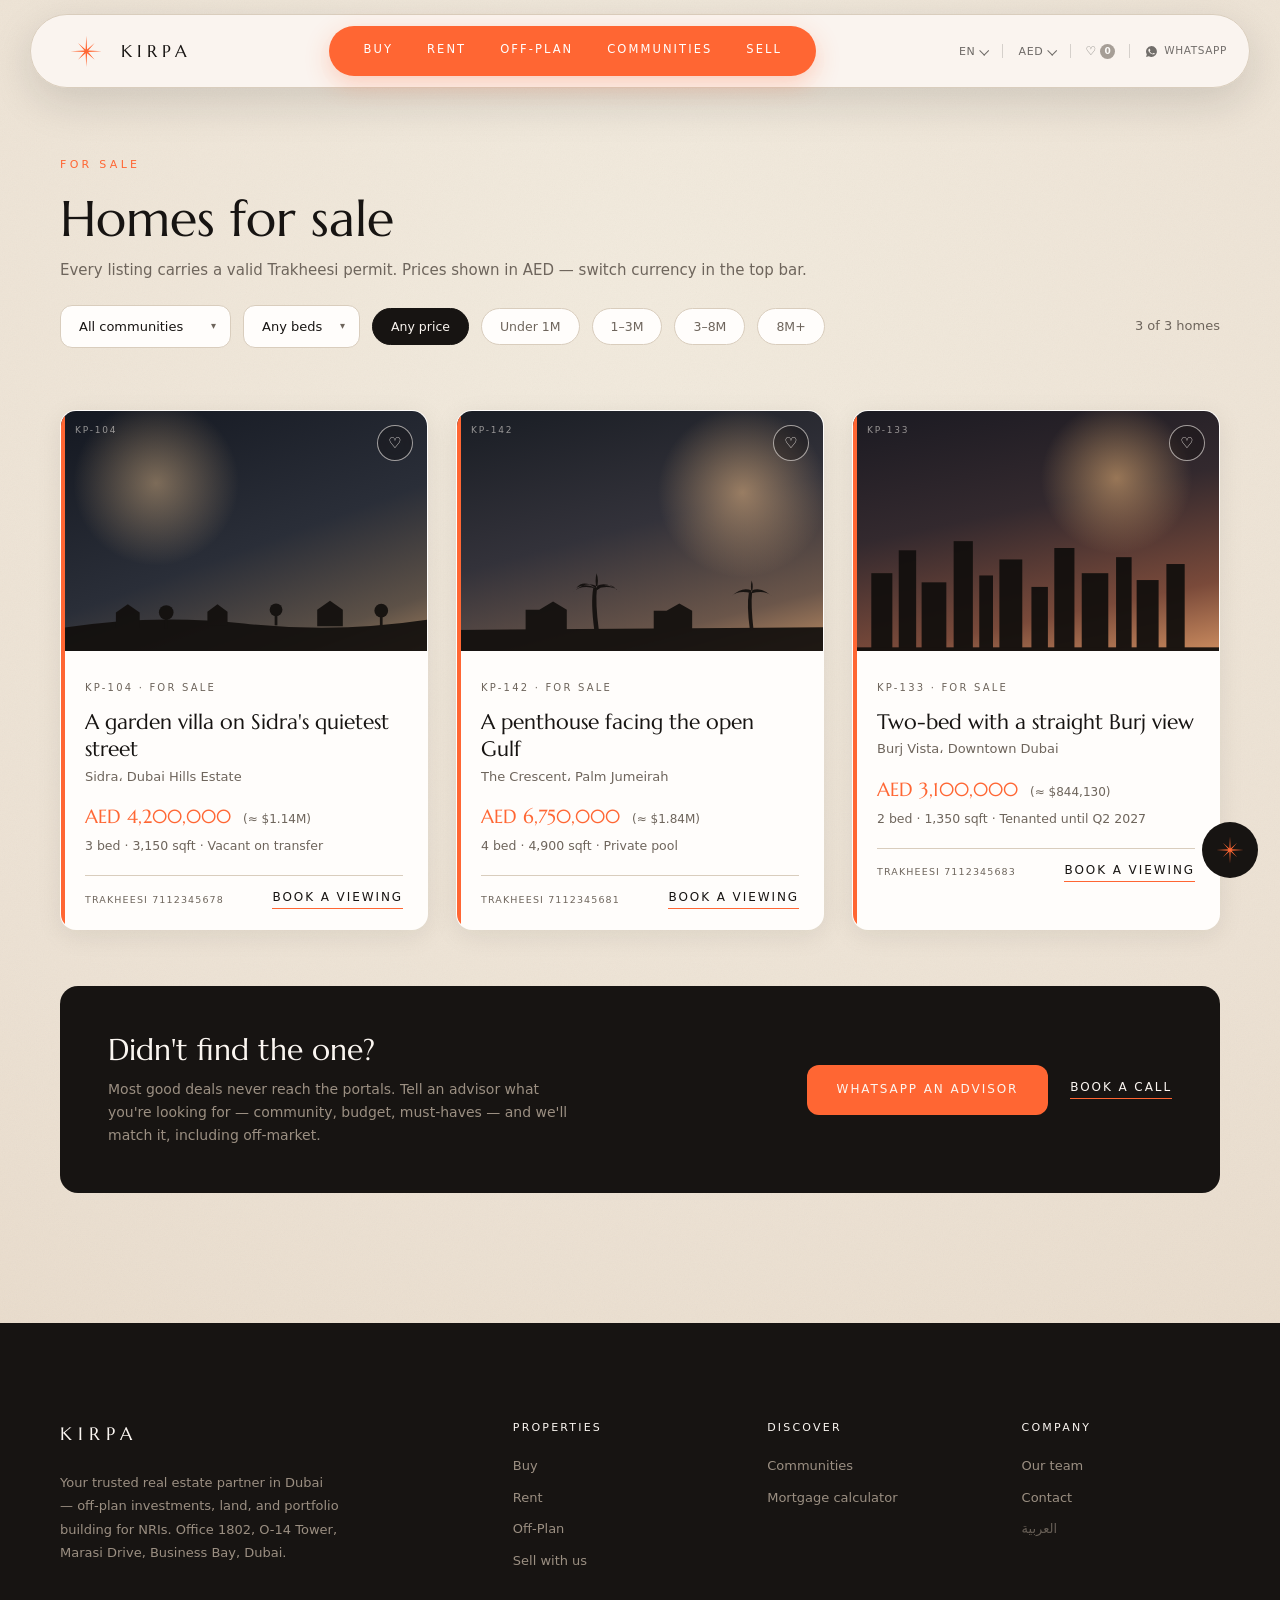
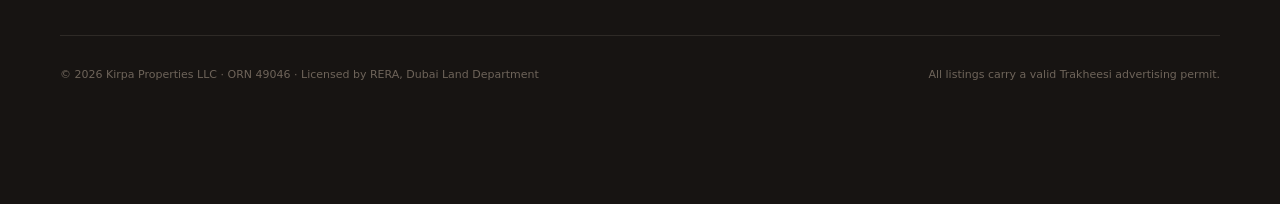
==== buy/index.html @ 528d74b2 "Punjabi" ====
<!DOCTYPE html>
<html lang="en">
<head>
<meta charset="UTF-8">
<meta name="viewport" content="width=device-width, initial-scale=1.0">
<title>Kirpa Properties — Homes for Sale in Dubai</title>
<meta name="description" content="RERA-registered homes for sale across Dubai's finest communities. Filter by community, budget and bedrooms — book a viewing on WhatsApp.">
<link rel="canonical" href="https://roshanalii.github.io/Kirpa/buy/">
<meta property="og:type" content="website">
<meta property="og:site_name" content="Kirpa Properties">
<meta property="og:title" content="Homes for Sale in Dubai — Kirpa Properties">
<meta property="og:description" content="Filter RERA-permitted homes for sale across Dubai by community, budget and bedrooms.">
<meta property="og:url" content="https://roshanalii.github.io/Kirpa/buy/">
<meta property="og:image" content="https://roshanalii.github.io/Kirpa/assets/og-cover.jpg">
<meta name="twitter:card" content="summary_large_image">
<link rel="preconnect" href="https://fonts.googleapis.com">
<link href="https://fonts.googleapis.com/css2?family=Marcellus&family=Inter:wght@400;500;600&family=Amiri&family=Noto+Kufi+Arabic:wght@400;500;600&display=swap" rel="stylesheet">
<link rel="stylesheet" href="../assets/kirpa.css?v=18">
</head>
<body>

<header id="hdr">
  <div class="nav">
    <a class="logo" href="../index.html"><span class="mark"><svg class="kirpa-star" viewBox="0 0 100 100" xmlns="http://www.w3.org/2000/svg" aria-hidden="true"><path d="M98 50L55.73 52.37L75.46 75.46L52.37 55.73L50 98L47.63 55.73L24.54 75.46L44.27 52.37L2 50L44.27 47.63L24.54 24.54L47.63 44.27L50 2L52.37 44.27L75.46 24.54L55.73 47.63Z" fill="currentColor"/></svg></span><span class="word"><b>KIRPA</b></span></a>
    <nav class="nav-links">
      <a href="./" data-i18n="nav.buy">Buy</a><a href="../rent/" data-i18n="nav.rent">Rent</a><a href="../off-plan/" data-i18n="nav.offplan">Off-Plan</a><a href="../communities/" data-i18n="nav.communities">Communities</a><a href="../sell/" data-i18n="nav.sell">Sell</a>
    </nav>
    <div class="nav-right">
      <div class="dd" id="langDD"><button class="dd-btn lang" id="langBtn"><span id="langLabel">EN</span><i class="car"></i></button><div class="dd-menu" id="langMenu"></div></div>
      <span class="div"></span>
      <div class="dd" id="curDD"><button class="dd-btn" id="curBtn"><span id="curLabel">AED</span><i class="car"></i></button><div class="dd-menu" id="curMenu"></div></div>
      <span class="div"></span>
      <button class="heart-btn" id="openDrawer">♡ <span class="cnt" id="favCount">0</span></button>
      <span class="div"></span>
      <a class="nav-cta" href="https://wa.me/971543673063" target="_blank" rel="noopener"><svg viewBox="0 0 24 24"><path d="M12 2a10 10 0 0 0-8.6 15.1L2 22l5-1.3A10 10 0 1 0 12 2zm5.4 14.1c-.2.6-1.3 1.2-1.8 1.2-.5.1-1 .2-3.4-.7-2.9-1.1-4.7-4-4.9-4.2-.1-.2-1.1-1.5-1.1-2.9s.7-2 1-2.3c.2-.3.5-.3.7-.3h.5c.2 0 .4 0 .6.5l.9 2.1c.1.2.1.4 0 .6l-.4.6-.5.5c-.2.2-.3.4-.1.7.2.3.9 1.5 2 2.4 1.4 1.2 2.5 1.6 2.9 1.7.3.2.5.1.7-.1l.9-1c.2-.3.4-.2.7-.1l2 1c.3.1.5.2.6.4 0 .1 0 .7-.3 1.3z"/></svg>WhatsApp</a>
    </div>
  </div>
</header>

<div class="page-head">
  <div class="wrap">
    <span class="eyebrow" data-i18n="idx.buy.eyebrow">For Sale</span>
    <h1 style="margin-top:14px" data-i18n="idx.buy.h">Homes for sale</h1>
    <div class="sub">Every listing carries a valid Trakheesi permit. Prices shown in <span id="curNote">AED</span> — switch currency in the top bar.</div>
    <div class="fbar">
      <span class="fsel"><select id="fCommunity"><option value="" data-i18n="f.allcommunities">All communities</option></select></span>
      <span class="fsel"><select id="fBeds"><option value="" data-i18n="f.anybeds">Any beds</option><option value="1">1</option><option value="2">2</option><option value="3">3</option><option value="4" data-i18n="sel.4plus">4+</option></select></span>
      <button class="fchip on" data-min="0" data-max="0" data-i18n="f.anyprice">Any price</button>
      <button class="fchip" data-min="0" data-max="1000000" data-i18n="chip.under1m">Under 1M</button>
      <button class="fchip" data-min="1000000" data-max="3000000" data-i18n="chip.1-3m">1–3M</button>
      <button class="fchip" data-min="3000000" data-max="8000000" data-i18n="chip.3-8m">3–8M</button>
      <button class="fchip" data-min="8000000" data-max="0" data-i18n="chip.8m">8M+</button>
      <span class="fcount" id="fCount"></span>
    </div>
  </div>
</div>

<div class="wrap idx-grid">
  <div class="res-grid" id="grid"></div>
  <div class="empty" id="empty" style="display:none">No homes match those filters yet — widen the search, or <a class="link" href="https://wa.me/971543673063?text=I'm%20looking%20for%20a%20home%20to%20buy%20in%20Dubai" target="_blank" rel="noopener">>tell an advisor what you need</a> and we'll find it off-market.</div>

  <div class="cta-band rv">
      <div><h3 data-i18n="cta.notfound">Didn't find the one?</h3><p data-i18n="cta.notfound.buyp">Most good deals never reach the portals. Tell an advisor what you're looking for — community, budget, must-haves — and we'll match it, including off-market.</p></div>
      <div class="acts">
        <a class="btn coral" href="https://wa.me/971543673063?text=I%27m%20looking%20to%20buy%20in%20Dubai.%20Here%27s%20what%20I%20need%3A%20" target="_blank" rel="noopener" data-i18n="cta.wa">WhatsApp an advisor</a>
        <button class="link" onclick="openSheet('call','','a call about buying in Dubai')" data-i18n="label.call">Book a call</button>
      </div>
    </div>
</div>

<footer>
  <div class="wrap">
    <div class="foot-top">
      <div>
        <div class="foot-logo">KIRPA</div>
        <p data-i18n="foot.about">Your trusted real estate partner in Dubai — off-plan investments, land, and portfolio building for NRIs. Office 1802, O-14 Tower, Marasi Drive, Business Bay, Dubai.</p>
      </div>
      <div><h4 data-i18n="foot.properties">Properties</h4><ul><li><a href="./" data-i18n="nav.buy">Buy</a></li><li><a href="../rent/" data-i18n="nav.rent">Rent</a></li><li><a href="../off-plan/" data-i18n="nav.offplan">Off-Plan</a></li><li><a href="../sell/" data-i18n="foot.sellwith">Sell with us</a></li></ul></div>
      <div><h4 data-i18n="foot.discover">Discover</h4><ul><li><a href="../communities/" data-i18n="nav.communities">Communities</a></li><li><a href="../tools/" data-i18n="foot.mortgage">Mortgage calculator</a></li></ul></div>
      <div><h4 data-i18n="foot.company">Company</h4><ul><li><a href="../index.html#advisors" data-i18n="foot.team">Our team</a></li><li><a href="https://wa.me/971543673063" target="_blank" rel="noopener" data-i18n="foot.contact">Contact</a></li><li><span style="opacity:.6" data-i18n="foot.lang">العربية</span></li></ul></div>
    </div>
    <div class="foot-bottom">
      <span data-i18n="foot.copyright">© 2026 Kirpa Properties LLC · ORN 49046 · Licensed by RERA, Dubai Land Department</span>
      <span data-i18n="foot.compliance">All listings carry a valid Trakheesi advertising permit.</span>
    </div>
  </div>
</footer>

<div class="mbar">
  <div class="row">
    <a href="../index.html" style="text-decoration:none" data-i18n="m.home">Home</a>
    <a class="wa" href="https://wa.me/971543673063" target="_blank" rel="noopener">WhatsApp</a>
    <button id="mbarFav" data-i18n-append="m.shortlist">♡ Shortlist</button>
  </div>
</div>

<script>window.BASE='../';window.HEADER_SOLID=true;window.PAGE_STATUS='sale';</script>
<script src="../assets/i18n.js?v=14"></script>
<script src="../assets/listings.js?v=14"></script>
<script src="../assets/kirpa.js?v=19"></script>
<script>
const pool=LISTINGS.filter(l=>l.status===window.PAGE_STATUS);
/* populate community filter from data */
[...new Set(pool.map(l=>l.community))].sort().forEach(c=>{
  const o=document.createElement('option');o.value=c;o.textContent=c;$('#fCommunity').appendChild(o);
});
let f={community:'',beds:'',min:0,max:0};
/* preset from URL (?community=&beds=&min=&max=) */
const _p=new URLSearchParams(location.search);
if(_p.get('community')){f.community=_p.get('community');$('#fCommunity').value=f.community;}
if(_p.get('beds')){f.beds=_p.get('beds');$('#fBeds').value=f.beds;}
if(_p.get('min')||_p.get('max')){
  f.min=+(_p.get('min')||0);f.max=+(_p.get('max')||0);
  document.querySelectorAll('.fchip').forEach(c=>c.classList.toggle('on',+c.dataset.min===f.min&&+c.dataset.max===f.max));
}
function apply(){
  const out=pool.filter(l=>
    (!f.community||l.community===f.community)&&
    (!f.beds||(f.beds==='4'?l.beds>=4:l.beds===+f.beds))&&
    (!f.min||l.aed>=f.min)&&(!f.max||l.aed<f.max)
  );
  $('#grid').innerHTML=out.map(cardHTML).join('');
  bindCards($('#grid'));
  $('#empty').style.display=out.length?'none':'block';
  $('#fCount').textContent=out.length+' of '+pool.length+' homes';
  $('#curNote').textContent=cur;
}
$('#fCommunity').onchange=e=>{f.community=e.target.value;apply()};
$('#fBeds').onchange=e=>{f.beds=e.target.value;apply()};
document.querySelectorAll('.fchip').forEach(c=>c.onclick=()=>{
  document.querySelectorAll('.fchip').forEach(x=>x.classList.remove('on'));
  c.classList.add('on');f.min=+c.dataset.min;f.max=+c.dataset.max;apply();
});
window.onFavsChanged=apply;window.onCurrencyChanged=apply;
apply();
</script>
</body>
</html>
---- assets/kirpa.css ----
:root{
    --cream:#FBF6F1; --ink:#171412; --coral:#FF6633; --sand:#D9CDBD;
    --stone:#6E655C; --paper:#FFFDFB;
    --display:'Marcellus',serif; --body:'Poppins',system-ui,sans-serif;
  }
  /* Hindi: Devanagari-capable stack; Latin glyphs fall back to brand fonts.
     Marcellus has no Devanagari, so Hindi headings use Noto Sans Devanagari. */
  html[lang="hi"]{
    --display:'Noto Sans Devanagari','Marcellus',serif;
    --body:'Noto Sans Devanagari','Poppins',system-ui,sans-serif;
  }
  /* Punjabi (Gurmukhi): Marcellus/Poppins have no Gurmukhi glyphs,
     so headings and body fall back to Noto Sans Gurmukhi. */
  html[lang="pa"]{
    --display:'Noto Sans Gurmukhi','Marcellus',serif;
    --body:'Noto Sans Gurmukhi','Poppins',system-ui,sans-serif;
  }
  *{margin:0;padding:0;box-sizing:border-box}
  html{scroll-behavior:smooth}
  body{background:url("data:image/svg+xml,%3Csvg xmlns='http://www.w3.org/2000/svg' width='150' height='150'%3E%3Cfilter id='g'%3E%3CfeTurbulence type='fractalNoise' baseFrequency='0.85' numOctaves='2' stitchTiles='stitch'/%3E%3CfeColorMatrix type='saturate' values='0'/%3E%3C/filter%3E%3Crect width='100%25' height='100%25' filter='url(%23g)' opacity='0.055'/%3E%3C/svg%3E") 0 0/150px 150px repeat,radial-gradient(135% 95% at 50% 16%,#F2EADD 0%,#ECE1D3 52%,#E3D4C1 100%) center no-repeat;background-color:#ECE1D3;color:var(--ink);font-family:var(--body);font-size:16px;line-height:1.65;-webkit-font-smoothing:antialiased}
  .wrap{max-width:1240px;margin:0 auto;padding:0 40px}
  a{color:inherit;text-decoration:none}
  button{font-family:var(--body);cursor:pointer}
  .eyebrow{font-size:11px;letter-spacing:.3em;text-transform:uppercase;color:var(--coral);font-weight:500}
  .photo{position:relative;overflow:hidden;background-size:cover;background-position:center}
  .photo.img{background-blend-mode:normal}
  .sky-a{background:url("data:image/svg+xml,%3Csvg xmlns='http://www.w3.org/2000/svg' viewBox='0 0 800 260' preserveAspectRatio='xMidYMax slice'%3E%3Cg fill='%23120f0d' opacity='.94'%3E%3Crect x='40' y='90' width='46' height='170'/%3E%3Crect x='100' y='40' width='38' height='220'/%3E%3Crect x='150' y='110' width='54' height='150'/%3E%3Crect x='220' y='20' width='42' height='240'/%3E%3Crect x='276' y='95' width='30' height='165'/%3E%3Crect x='320' y='60' width='50' height='200'/%3E%3Crect x='390' y='120' width='36' height='140'/%3E%3Crect x='440' y='35' width='44' height='225'/%3E%3Crect x='500' y='90' width='58' height='170'/%3E%3Crect x='575' y='55' width='34' height='205'/%3E%3Crect x='620' y='105' width='48' height='155'/%3E%3Crect x='685' y='70' width='40' height='190'/%3E%3Crect x='0' y='252' width='800' height='8'/%3E%3C/g%3E%3C/svg%3E") center bottom/100% auto no-repeat,radial-gradient(circle at 72% 28%,rgba(255,196,128,.5) 0%,rgba(255,196,128,0) 24%),linear-gradient(168deg,#1B1A22 0%,#33292E 42%,#7A4A3A 78%,#C98A5E 100%)}
  .sky-b{background:url("data:image/svg+xml,%3Csvg xmlns='http://www.w3.org/2000/svg' viewBox='0 0 800 260' preserveAspectRatio='xMidYMax slice'%3E%3Cg fill='%23120f0d' opacity='.92'%3E%3Cpath d='M0 210 Q200 178 400 200 T800 192 L800 260 L0 260 Z'/%3E%3Cpath d='M120 210 l0 -34 26 -18 26 18 0 34 Z'/%3E%3Cpath d='M320 204 l0 -30 22 -16 22 16 0 30 Z'/%3E%3Cpath d='M560 206 l0 -36 28 -20 28 20 0 36 Z'/%3E%3Ccircle cx='230' cy='176' r='16'/%3E%3Crect x='227' y='188' width='6' height='22'/%3E%3Ccircle cx='470' cy='170' r='14'/%3E%3Crect x='467' y='180' width='6' height='24'/%3E%3Ccircle cx='700' cy='172' r='15'/%3E%3Crect x='697' y='184' width='6' height='22'/%3E%3C/g%3E%3C/svg%3E") center bottom/100% auto no-repeat,radial-gradient(circle at 26% 30%,rgba(255,208,150,.42) 0%,rgba(255,208,150,0) 26%),linear-gradient(160deg,#141821 0%,#2A2E38 55%,#5D5147 85%,#9C7B5C 100%)}
  .sky-c{background:url("data:image/svg+xml,%3Csvg xmlns='http://www.w3.org/2000/svg' viewBox='0 0 800 260' preserveAspectRatio='xMidYMax slice'%3E%3Cg fill='%23120f0d' opacity='.94'%3E%3Cpath d='M400 6 L406 54 L414 54 L420 112 L430 112 L438 190 L454 190 L454 260 L346 260 L346 190 L362 190 L370 112 L380 112 L386 54 L394 54 Z'/%3E%3Crect x='170' y='120' width='60' height='140'/%3E%3Crect x='250' y='90' width='44' height='170'/%3E%3Crect x='500' y='105' width='52' height='155'/%3E%3Crect x='570' y='75' width='40' height='185'/%3E%3Crect x='640' y='130' width='56' height='130'/%3E%3Crect x='90' y='160' width='48' height='100'/%3E%3Crect x='0' y='252' width='800' height='8'/%3E%3C/g%3E%3C/svg%3E") center bottom/100% auto no-repeat,radial-gradient(circle at 60% 22%,rgba(255,190,120,.48) 0%,rgba(255,190,120,0) 22%),linear-gradient(172deg,#201C1A 0%,#3A2E2A 50%,#8A5A44 88%,#D69B6A 100%)}
  .sky-d{background:url("data:image/svg+xml,%3Csvg xmlns='http://www.w3.org/2000/svg' viewBox='0 0 800 260' preserveAspectRatio='xMidYMax slice'%3E%3Cg fill='%23120f0d' opacity='.92'%3E%3Cpath d='M0 214 L800 208 L800 260 L0 260 Z'/%3E%3Cpath d='M150 214 l0 -44 90 0 0 44 Z M180 170 l30 -18 30 18 Z'/%3E%3Cpath d='M430 212 l0 -40 84 0 0 40 Z M458 172 l28 -16 28 16 Z'/%3E%3Cpath d='M300 214 q-8 -60 -2 -92 l8 0 q-4 32 4 92 Z'/%3E%3Cpath d='M305 124 q-34 -10 -52 8 q28 -26 52 -14 q24 -12 52 14 q-18 -18 -52 -8 q6 -18 0 -34 q-4 16 0 34 q-28 -22 -44 -2 q20 -12 44 2 q24 -14 44 2 q-16 -20 -44 2 Z'/%3E%3Cpath d='M640 212 q-7 -52 -2 -80 l7 0 q-3 28 3 80 Z'/%3E%3Cpath d='M644 134 q-28 -8 -44 6 q24 -22 44 -12 q20 -10 44 12 q-16 -14 -44 -6 q5 -15 0 -28 q-3 13 0 28 Z'/%3E%3C/g%3E%3C/svg%3E") center bottom/100% auto no-repeat,radial-gradient(circle at 78% 34%,rgba(255,200,140,.5) 0%,rgba(255,200,140,0) 26%),linear-gradient(165deg,#191D24 0%,#33323A 48%,#6B564A 82%,#B98A62 100%)}
  .rv{opacity:0;transform:translateY(24px);transition:opacity .8s cubic-bezier(.2,.6,.2,1),transform .8s cubic-bezier(.2,.6,.2,1)}
  .rv.in{opacity:1;transform:none}
  @media(prefers-reduced-motion:reduce){.rv{opacity:1;transform:none;transition:none}}

  /* Header */
  header{position:fixed;top:14px;left:0;right:0;z-index:40;padding:0 20px;pointer-events:none}
  .nav{pointer-events:auto;display:flex;align-items:center;justify-content:space-between;height:74px;max-width:1220px;margin:0 auto;padding:0 16px 0 36px;color:var(--cream);background:rgba(23,20,18,.38);backdrop-filter:blur(16px);-webkit-backdrop-filter:blur(16px);border:1px solid rgba(251,246,241,.16);border-radius:999px;transition:background .3s,color .3s,border-color .3s,box-shadow .3s}
  header.tint .nav{background:rgba(23,20,18,.62);border-color:rgba(251,246,241,.2)}
  header.solid .nav{background:rgba(251,246,241,.92);color:var(--ink);border-color:var(--sand);box-shadow:0 14px 44px rgba(23,20,18,.14)}
  .logo{display:flex;align-items:center;gap:16px}
  .logo .mark{width:38px;height:38px;color:var(--coral);display:flex;align-items:center;justify-content:center;flex:0 0 auto;transition:transform .25s}
  .logo .mark svg{width:33px;height:33px;display:block}
  .logo .mark i{font-style:normal;font-family:var(--display);font-size:16px;line-height:1}
  .logo:hover .mark{transform:scale(1.06)}
  .logo .word{display:flex;flex-direction:column;line-height:1}
  .logo .word b{font-family:var(--display);font-weight:400;font-size:17px;letter-spacing:.3em}
  .logo .word small{font-family:var(--body);font-size:8px;letter-spacing:.42em;text-transform:uppercase;opacity:.6;margin-top:5px}
  .nav-links{display:flex;gap:34px;font-size:11.5px;letter-spacing:.18em;text-transform:uppercase;font-weight:500;background:var(--coral);color:#fff;border:none;border-radius:999px;padding:14px 34px;box-shadow:0 8px 24px rgba(255,102,51,.28)}
  .nav-links a{position:relative;padding-bottom:4px}
  .nav-links a::after{content:'';position:absolute;left:0;right:0;bottom:-2px;height:2px;border-radius:2px;background:#fff;transform:scaleX(0);transform-origin:center;transition:transform .28s cubic-bezier(.2,.6,.2,1)}
  .nav-links a:hover::after{transform:scaleX(1)}
  .nav-right{display:flex;align-items:center}
  .nav-right .div{width:1px;height:14px;background:currentColor;opacity:.16;margin:0 9px}
  .switch{background:none;border:none;color:inherit;font-size:11px;letter-spacing:.03em;font-weight:500;opacity:.6;border-radius:999px;padding:10px 5px;transition:all .2s}
  .switch:hover{opacity:1;color:var(--coral)}
  .heart-btn{background:none;border:none;color:inherit;font-size:12px;font-weight:500;display:flex;align-items:center;gap:4px;opacity:.6;border-radius:999px;padding:10px 5px;transition:opacity .2s}
  .heart-btn:hover{opacity:1}
  .heart-btn .cnt{background:var(--stone);color:#fff;font-size:9px;font-weight:600;min-width:15px;height:15px;border-radius:8px;display:inline-flex;align-items:center;justify-content:center;padding:0 4px}
  .nav-cta{font-size:10.5px;letter-spacing:.06em;text-transform:uppercase;font-weight:500;color:inherit;background:none;border:none;border-radius:999px;padding:10px 6px;transition:all .2s;display:inline-flex;align-items:center;gap:6px;opacity:.6}
  .nav-cta svg{width:13px;height:13px;fill:currentColor}
  .nav-cta:hover{opacity:1;color:var(--coral)}

  /* Hero */
  .hero{position:relative;min-height:100vh;display:flex;align-items:flex-end;color:var(--cream)}
  .hero .photo{position:absolute;inset:0}
  .hero .photo::after{content:'';position:absolute;inset:0;background:linear-gradient(to top,rgba(15,13,12,.75) 0%,rgba(15,13,12,.28) 45%,rgba(15,13,12,.38) 100%)}
  .hero-inner{position:relative;width:100%;max-width:1240px;margin:0 auto;padding:0 40px 88px;text-align:center}
  .hero h1{font-family:var(--display);font-size:clamp(42px,6vw,86px);line-height:1.06;font-weight:400;max-width:16ch;margin-left:auto;margin-right:auto}
  .hero .eyebrow{color:rgba(251,246,241,.6);display:block;margin-bottom:26px}
  /* structured search bar — always visible */
  .searchbox{margin:48px auto 0;max-width:860px}
  .barwrap{position:relative}
  .sbar{display:flex;background:var(--paper);border:1px solid var(--sand);align-items:stretch;box-shadow:0 26px 60px -30px rgba(15,13,12,.6);transition:border-color .2s,box-shadow .2s}
  .sbar:focus-within{border-color:var(--coral);box-shadow:0 26px 60px -26px rgba(255,102,51,.5)}
  .sbar .sel{position:relative;border-right:1px solid var(--sand);display:flex;align-items:center}
  .sbar .sel::after{content:'▾';position:absolute;right:13px;top:50%;transform:translateY(-50%);font-size:10px;color:var(--stone);pointer-events:none}
  .sbar select{appearance:none;-webkit-appearance:none;background:none;border:none;outline:none;font-family:var(--body);font-size:13px;font-weight:600;color:var(--ink);padding:0 32px 0 20px;height:100%;cursor:pointer}
  .sbar input{flex:1;background:none;border:none;outline:none;color:var(--ink);font-family:var(--body);font-size:15px;padding:19px 20px;min-width:0;border-right:1px solid var(--sand)}
  .sbar input::placeholder{color:var(--stone)}
  .sbar .go{background:var(--coral);color:#fff;border:none;font-size:12px;letter-spacing:.18em;text-transform:uppercase;font-weight:600;padding:0 34px;transition:background .2s}
  .sbar .go:hover{background:var(--ink)}
  .panel{display:none;position:absolute;top:calc(100% + 8px);left:0;right:0;background:var(--paper);color:var(--ink);border:1px solid var(--sand);box-shadow:0 24px 60px rgba(15,13,12,.28);z-index:30}
  .searchbox.open .panel{display:block}
  .chips{display:flex;gap:10px;flex-wrap:wrap;align-items:center;margin-top:16px}
  .hero .chips{justify-content:center}
  .chips .lbl{font-size:12px;color:rgba(251,246,241,.65)}
  .chip{border:1px solid rgba(251,246,241,.45);border-radius:999px;background:rgba(251,246,241,.05);padding:8px 18px;font-size:12.5px;color:rgba(251,246,241,.9);cursor:pointer;transition:all .2s}
  .chip.on,.chip:hover{border-color:var(--coral);color:#fff;background:rgba(255,102,51,.22)}
  .sug{list-style:none}
  .sug li{display:flex;justify-content:space-between;padding:13px 22px;font-size:14px;cursor:pointer}
  .sug li:hover{background:var(--cream)}
  .sug li span{color:var(--stone);font-size:12px}
  .hero-foot{position:relative;margin-top:26px;display:flex;justify-content:center;flex-wrap:wrap;gap:10px 28px;font-size:11px;letter-spacing:.18em;text-transform:uppercase;color:rgba(251,246,241,.6)}
  .hero-foot a{border-bottom:1px solid var(--coral);padding-bottom:2px;color:rgba(251,246,241,.85)}

  /* Sections */
  section{padding:130px 0}
  .sec-head{display:flex;justify-content:space-between;align-items:flex-end;gap:24px;flex-wrap:wrap;margin-bottom:56px}
  .sec-head h2{font-family:var(--display);font-size:clamp(28px,3.2vw,42px);font-weight:400;line-height:1.18;margin-top:16px;max-width:560px}
  .link{font-size:12px;letter-spacing:.16em;text-transform:uppercase;font-weight:500;border-bottom:1px solid var(--coral);padding-bottom:4px;white-space:nowrap}
  .link:hover{color:var(--coral)}

  /* Explore */
  .tabs{display:flex;gap:10px;margin-top:22px}
  .tab{border:1px solid var(--sand);border-radius:999px;background:none;padding:9px 22px;font-size:12px;letter-spacing:.1em;text-transform:uppercase;font-weight:500;color:var(--stone)}
  .tab.on{background:var(--coral);color:#fff;border-color:var(--coral);box-shadow:0 6px 18px rgba(255,102,51,.26)}
  .explore-grid{display:grid;grid-template-columns:repeat(4,1fr);gap:2px;margin-top:40px}
  .tile{position:relative;height:400px;color:var(--cream);display:flex;align-items:flex-end;overflow:hidden;cursor:pointer}
  .tile .photo{position:absolute;inset:0;transition:transform .7s cubic-bezier(.2,.6,.2,1)}
  .tile:hover .photo{transform:scale(1.045)}
  .tile::after{content:'';position:absolute;inset:0;background:linear-gradient(to top,rgba(15,13,12,.66),rgba(15,13,12,0) 55%)}
  .tile-name{position:relative;z-index:2;padding:24px;width:100%}
  .tile-name b{font-family:var(--display);font-weight:400;font-size:20px;display:block}
  .tile-name span{font-size:11px;letter-spacing:.16em;text-transform:uppercase;color:rgba(251,246,241,.72);display:block;margin-top:5px}

  /* Residences */
  .res-grid{display:grid;grid-template-columns:repeat(3,1fr);gap:28px}
  .res{background:var(--paper);border:1px solid transparent;position:relative;box-shadow:0 6px 26px rgba(23,20,18,.08);transition:transform .25s,box-shadow .25s}
  .res:hover{transform:translateY(-6px);box-shadow:0 24px 50px -12px rgba(216,90,48,.22)}
  .res::before{content:'';position:absolute;left:0;top:0;bottom:0;width:4px;background:var(--coral);z-index:2}
  .res .photo{height:240px}
  .res .credit{position:absolute;left:14px;top:12px;font-size:9px;letter-spacing:.2em;text-transform:uppercase;color:rgba(251,246,241,.55)}
  .fav{position:absolute;top:14px;right:14px;z-index:3;width:36px;height:36px;border-radius:50%;border:1px solid rgba(251,246,241,.6);background:rgba(15,13,12,.3);backdrop-filter:blur(4px);color:var(--cream);font-size:15px;display:flex;align-items:center;justify-content:center;transition:all .2s}
  .fav:hover{background:rgba(15,13,12,.55)}
  .fav.on{background:var(--coral);border-color:var(--coral)}
  .res-pad{padding:22px 24px 20px}
  .res .ref{font-size:10px;letter-spacing:.22em;text-transform:uppercase;color:var(--stone)}
  .res h3{font-family:var(--display);font-size:21px;font-weight:400;line-height:1.3;margin:10px 0 2px}
  .res .place{font-size:13px;color:var(--stone)}
  .res .price{font-family:var(--display);font-size:19px;margin-top:14px;color:var(--coral)}
  .res .fx{font-family:var(--body);font-size:12px;color:var(--stone);margin-left:6px}
  .res .specs{font-size:12.5px;color:var(--stone);margin-top:4px}
  .res .foot{display:flex;justify-content:space-between;align-items:center;margin-top:18px;padding-top:14px;border-top:1px solid var(--sand)}
  .permit{font-size:9.5px;letter-spacing:.12em;text-transform:uppercase;color:var(--stone)}

  /* Off-plan */
  .offplan{background:var(--paper);border:1px solid var(--sand);display:grid;grid-template-columns:1.1fr 1fr}
  .offplan .photo{min-height:420px}
  .op-pad{padding:52px 56px}
  .op-pad h3{font-family:var(--display);font-size:30px;font-weight:400;line-height:1.2;margin-top:14px}
  .op-table{width:100%;border-collapse:collapse;margin-top:28px;font-size:14px}
  .op-table td{border-top:1px solid var(--sand);padding:13px 0;color:var(--stone)}
  .op-table td:last-child{text-align:right;color:var(--ink);font-weight:500}
  .op-table .meth{font-size:11px;color:var(--stone);font-weight:400;border-bottom:1px solid var(--sand);cursor:help}
  .btn{display:inline-block;background:var(--ink);color:var(--cream);border:none;font-size:12px;letter-spacing:.16em;text-transform:uppercase;font-weight:500;padding:15px 30px;transition:background .2s}
  .btn:hover{background:var(--coral)}
  .btn.coral{background:var(--coral)}
  .btn.coral:hover{background:var(--ink)}

  /* Sell */
  .sell{background:radial-gradient(120% 150% at 72% 0%,#3a2a22 0%,var(--ink) 55%);color:var(--cream);text-align:center;padding:140px 0}
  .sell h2{font-family:var(--display);font-size:clamp(30px,4.2vw,54px);font-weight:400;line-height:1.14;max-width:19ch;margin:20px auto 0}
  .sell p{color:#9B8F82;max-width:460px;margin:24px auto 0;font-size:15px}
  .sell .btn{margin-top:44px;background:var(--coral);color:#fff;box-shadow:0 12px 34px rgba(255,102,51,.4)}
  .sell .btn:hover{background:#EA5A2A}
  .sell .fine{display:block;font-size:12px;color:#6E645A;margin-top:18px}
  .sell .fine a{border-bottom:1px solid #6E645A}

  /* Proof */
  .advisors{display:flex;gap:44px;flex-wrap:wrap;margin-top:8px}
  .adv{display:flex;gap:16px;align-items:center}
  .adv .face{width:64px;height:64px;border-radius:50%;flex:0 0 auto}
  .adv b{font-size:15px;font-weight:600;display:block}
  .adv span{font-size:12.5px;color:var(--stone)}
  .proof-row{display:flex;gap:16px;flex-wrap:wrap;margin-top:44px}
  .proof{border:1px solid var(--sand);background:var(--paper);padding:18px 24px;font-size:14px}
  .proof b{font-family:var(--display);font-weight:400;font-size:18px;color:var(--coral)}
  .proof .sub{font-size:11.5px;color:var(--stone);display:block;margin-top:3px}

  /* Journal strip */
  .journal-strip{display:grid;grid-template-columns:1fr 1fr 1fr auto;gap:20px;align-items:start}
  .journal-strip>.link{align-self:start;margin-top:18px}
  .j{border-top:1px solid var(--ink);padding-top:16px}
  .j b{font-family:var(--display);font-weight:400;font-size:17px;line-height:1.3;display:block;margin-top:8px}

  /* Footer */
  footer{background:var(--ink);color:#9B8F82;padding:96px 0 120px}
  .foot-top{display:grid;grid-template-columns:2fr 1fr 1fr 1fr;gap:56px;padding-bottom:64px;border-bottom:1px solid #2E2A26}
  .foot-logo{font-family:var(--display);font-size:18px;letter-spacing:.34em;color:var(--cream);margin-bottom:22px}
  .foot-top p{font-size:13px;max-width:280px;line-height:1.8}
  .foot-top h4{font-size:11px;letter-spacing:.2em;text-transform:uppercase;color:var(--cream);font-weight:500;margin-bottom:18px}
  .foot-top ul{list-style:none;font-size:13px;display:flex;flex-direction:column;gap:10px}
  .foot-top ul a:hover{color:var(--cream)}
  .foot-bottom{padding-top:30px;display:flex;justify-content:space-between;gap:24px;flex-wrap:wrap;font-size:11px;color:#6E645A}

  /* Shortlist drawer */
  .drawer{position:fixed;right:0;top:0;bottom:0;width:min(400px,100vw);background:var(--paper);border-left:1px solid var(--sand);z-index:60;transform:translateX(100%);transition:transform .35s cubic-bezier(.2,.6,.2,1);display:flex;flex-direction:column}
  .drawer.open{transform:none}
  .drawer-head{display:flex;justify-content:space-between;align-items:center;padding:26px 28px;border-bottom:1px solid var(--sand)}
  .drawer-head b{font-family:var(--display);font-size:20px;font-weight:400}
  .drawer-head button{background:none;border:none;font-size:20px;color:var(--stone)}
  .drawer-list{flex:1;overflow:auto;padding:12px 28px}
  .d-item{display:flex;justify-content:space-between;align-items:center;gap:12px;padding:16px 0;border-bottom:1px solid var(--sand)}
  .d-item b{font-size:14px;font-weight:600;display:block}
  .d-item span{font-size:12px;color:var(--stone)}
  .d-item button{background:none;border:none;color:var(--stone);font-size:16px}
  .d-item button:hover{color:var(--coral)}
  .drawer-empty{padding:40px 28px;color:var(--stone);font-size:14px}
  .drawer-cta{padding:24px 28px;border-top:1px solid var(--sand)}
  .drawer-cta .btn{width:100%;text-align:center}
  .drawer-cta .note{font-size:11.5px;color:var(--stone);margin-top:12px}
  .scrim{position:fixed;inset:0;background:rgba(15,13,12,.35);z-index:55;opacity:0;pointer-events:none;transition:opacity .3s}
  .scrim.on{opacity:1;pointer-events:auto}

  /* Booking sheet */
  .sheet{position:fixed;inset:0;z-index:70;display:none;align-items:center;justify-content:center;background:rgba(15,13,12,.5);padding:20px}
  .sheet.open{display:flex}
  .sheet-box{background:var(--paper);width:min(480px,100%);padding:32px 34px 30px;border:1px solid var(--sand)}
  .sheet-head{display:flex;justify-content:space-between;align-items:center}
  .sheet-head b{font-family:var(--display);font-size:22px;font-weight:400}
  .sheet-head button{background:none;border:none;font-size:18px;color:var(--stone)}
  .sheet-sub{font-size:13px;color:var(--stone);margin-top:6px;min-height:1em}
  .sheet-lbl{font-size:11px;letter-spacing:.2em;text-transform:uppercase;color:var(--stone);margin-top:26px}
  .sheet-chips{display:flex;gap:8px;flex-wrap:wrap;margin-top:10px}
  .schip{border:1px solid var(--sand);border-radius:999px;background:none;padding:8px 16px;font-size:12.5px;color:var(--stone);transition:all .15s}
  .schip.on{background:var(--ink);border-color:var(--ink);color:var(--cream)}
  .sheet .btn{display:block;text-align:center;margin-top:30px}
  .sheet-note{font-size:11.5px;color:var(--stone);margin-top:12px}
  button.link{background:none;border:none;border-bottom:1px solid var(--coral);padding:0 0 4px;color:inherit}
  @media(max-width:600px){.sheet{align-items:flex-end;padding:0}.sheet-box{width:100%}}

  /* Mobile bar */
  .mbar{display:none;position:fixed;left:0;right:0;bottom:0;z-index:50;background:var(--paper);border-top:1px solid var(--sand);padding:10px 12px calc(10px + env(safe-area-inset-bottom))}
  .mbar .row{display:flex;gap:8px}
  .mbar button,.mbar a{flex:1;text-align:center;font-size:11px;letter-spacing:.1em;text-transform:uppercase;font-weight:600;padding:13px 0;border:1px solid var(--sand);background:none;color:var(--ink)}
  .mbar .wa{background:var(--coral);border-color:var(--coral);color:#fff}

  /* ---------- Soft rounding (subtle, scale-matched) ---------- */
  .sbar{border-radius:14px;overflow:hidden}
  .panel{border-radius:14px;overflow:hidden}
  .res{border-radius:16px;overflow:hidden}
  .tile{border-radius:16px}
  .explore-grid{gap:10px}
  .offplan{border-radius:18px;overflow:hidden}
  .btn{border-radius:12px}
  .proof{border-radius:12px}
  .sheet-box{border-radius:18px}
  .drawer{border-radius:18px 0 0 18px}
  .mbar button,.mbar a{border-radius:10px}

  @media(max-width:960px){
    .nav-links{display:none}
    header{padding:0 10px;top:10px}
    .nav{height:58px;padding:0 6px 0 18px}
    .nav-cta{padding:8px 8px}
    .logo .word small{display:none}
    .nav-right .div{margin:0 8px}
    .explore-grid{grid-template-columns:1fr 1fr}
    .tile{height:280px}
    .res-grid{grid-template-columns:1fr}
    .offplan{grid-template-columns:1fr}
    .offplan .photo{min-height:240px}
    .op-pad{padding:36px 30px}
    .journal-strip{grid-template-columns:1fr}
    .foot-top{grid-template-columns:1fr 1fr}
    .mbar{display:block}
    footer{padding-bottom:160px}
  }
  @media(max-width:600px){
    .wrap{padding:0 22px}
    .hero-inner{padding:0 22px 72px}
    .sbar{flex-wrap:wrap}
    .sbar input{flex:1 1 100%;order:-1;border-right:none;border-bottom:1px solid var(--sand)}
    .sbar .sel{flex:1}
    .sbar .sel select{width:100%}
    .sbar .go{flex:1 1 100%;padding:15px 0}
    .explore-grid{grid-template-columns:1fr}
    .foot-top{grid-template-columns:1fr}
    section{padding:88px 0}
  }
/* ================= Listing detail page ================= */
.lp-head{padding:140px 0 36px}
.crumb{font-size:11px;letter-spacing:.18em;text-transform:uppercase;color:var(--stone)}
.crumb a:hover{color:var(--coral)}
.lp-title-row{display:flex;justify-content:space-between;align-items:flex-end;gap:24px;flex-wrap:wrap;margin-top:18px}
.lp-title-row h1{font-family:var(--display);font-size:clamp(28px,3.6vw,46px);font-weight:400;line-height:1.15;max-width:20ch}
.lp-place{font-size:14px;color:var(--stone);margin-top:8px}
.lp-status{font-size:10px;letter-spacing:.22em;text-transform:uppercase;color:var(--stone)}
.lp-fav{width:44px;height:44px;border-radius:50%;border:1px solid var(--sand);background:var(--paper);color:var(--ink);font-size:17px;display:flex;align-items:center;justify-content:center;transition:all .2s;flex:0 0 auto}
.lp-fav.on{background:var(--coral);border-color:var(--coral);color:#fff}
.gallery{display:grid;grid-template-columns:2fr 1fr;gap:10px;margin-top:30px}
.gallery .main{height:520px;border-radius:18px}
.gallery .side{display:grid;gap:10px}
.gallery .side .photo{height:255px;border-radius:16px}
.gallery .credit{position:absolute;left:18px;bottom:14px;font-size:9px;letter-spacing:.2em;text-transform:uppercase;color:rgba(251,246,241,.55)}
.lp-grid{display:grid;grid-template-columns:1.55fr 1fr;gap:60px;padding:60px 0 120px;align-items:start}
.lp-sec{margin-bottom:52px}
.lp-sec h2{font-family:var(--display);font-size:24px;font-weight:400;margin-bottom:18px}
.lp-sec p{color:#4b453f;font-size:15px;line-height:1.75;margin-bottom:14px}
.facts{width:100%;border-collapse:collapse;font-size:14px}
.facts td{border-top:1px solid var(--sand);padding:13px 0;color:var(--stone)}
.facts td:last-child{text-align:right;color:var(--ink);font-weight:500}
.feat-chips{display:flex;flex-wrap:wrap;gap:10px}
.feat-chips span{border:1px solid var(--sand);background:var(--paper);border-radius:999px;padding:8px 18px;font-size:13px;color:#4b453f}
.side-card{position:sticky;top:104px;background:var(--paper);border:1px solid var(--sand);border-radius:18px;padding:30px 32px}
.side-card .lp-price{font-family:var(--display);font-size:30px;line-height:1.1}
.side-card .fx{font-family:var(--body);font-size:13px;color:var(--stone);margin-left:6px}
.side-card .lp-specs{font-size:13px;color:var(--stone);margin-top:8px;padding-bottom:20px;border-bottom:1px solid var(--sand)}
.estimate{margin-top:20px;padding:16px 18px;background:var(--cream);border:1px solid var(--sand);border-radius:12px;font-size:13px;color:var(--stone)}
.estimate b{color:var(--ink);font-family:var(--display);font-weight:400;font-size:18px;display:block;margin-bottom:2px}
.estimate .meth{font-size:11px;border-bottom:1px solid var(--sand);cursor:help}
.agent{display:flex;gap:14px;align-items:center;margin-top:24px;padding-top:22px;border-top:1px solid var(--sand)}
.agent .face{width:52px;height:52px;border-radius:50%;flex:0 0 auto}
.agent b{font-size:14px;display:block}
.agent span{font-size:12px;color:var(--stone)}
.side-card .btn{display:block;text-align:center;margin-top:22px;width:100%}
.side-card .alt{display:block;text-align:center;margin-top:14px;font-size:12px}
.side-card .permit{display:block;text-align:center;margin-top:18px}
.similar{padding:0 0 130px}
@media(max-width:960px){
  .gallery{grid-template-columns:1fr}
  .gallery .main{height:300px}
  .gallery .side{grid-template-columns:1fr 1fr}
  .gallery .side .photo{height:140px}
  .lp-grid{grid-template-columns:1fr;gap:40px}
  .side-card{position:static}
}

/* ================= Index pages (buy / rent) ================= */
.page-head{padding:150px 0 26px}
.page-head h1{font-family:var(--display);font-size:clamp(32px,4vw,50px);font-weight:400;line-height:1.15}
.page-head .sub{color:var(--stone);font-size:15px;margin-top:10px}
.fbar{display:flex;gap:12px;flex-wrap:wrap;align-items:center;padding:22px 0 36px}
.fbar .fsel{position:relative;display:flex;align-items:center;background:var(--paper);border:1px solid var(--sand);border-radius:12px}
.fbar .fsel::after{content:'▾';position:absolute;right:14px;font-size:10px;color:var(--stone);pointer-events:none}
.fbar select{appearance:none;-webkit-appearance:none;background:none;border:none;outline:none;font-family:var(--body);font-size:13px;font-weight:500;color:var(--ink);padding:13px 36px 13px 18px;cursor:pointer}
.fchip{border:1px solid var(--sand);border-radius:999px;background:var(--paper);padding:10px 18px;font-size:12.5px;color:var(--stone);cursor:pointer;transition:all .15s}
.fchip.on{background:var(--ink);border-color:var(--ink);color:var(--cream)}
.fcount{margin-left:auto;font-size:13px;color:var(--stone)}
.empty{padding:60px 0;color:var(--stone);font-size:15px}
.idx-grid{padding-bottom:130px}

/* ================= Off-plan index ================= */
.op-list{display:grid;gap:30px;padding-bottom:130px}

/* ================= Community guide ================= */
.g-hero{height:340px;border-radius:18px;position:relative;overflow:hidden;margin-top:28px}
.g-hero .photo{position:absolute;inset:0}
.g-hero::after{content:'';position:absolute;inset:0;background:linear-gradient(to top,rgba(15,13,12,.45),rgba(15,13,12,0) 60%)}
.g-body{display:grid;grid-template-columns:1.5fr 1fr;gap:56px;padding:54px 0 30px;align-items:start}
.g-body p{color:#4b453f;font-size:15px;line-height:1.75;margin-bottom:14px}
.stat-list{background:var(--paper);border:1px solid var(--sand);border-radius:16px;padding:26px 28px}
.stat-list b{font-family:var(--display);font-weight:400;font-size:18px;display:block;margin-bottom:14px}
.stat-list span{display:block;font-size:13.5px;color:#4b453f;padding:9px 0;border-top:1px solid var(--sand)}
.comm-index{display:grid;grid-template-columns:repeat(4,1fr);gap:10px;padding-bottom:130px}

/* ================= Sell page ================= */
.steps{display:grid;grid-template-columns:repeat(3,1fr);gap:44px;padding:80px 0 120px}
.step{border-top:1px solid var(--ink);padding-top:20px}
.step .eyebrow{display:block;margin-bottom:12px}
.step b{font-family:var(--display);font-weight:400;font-size:20px;display:block;margin-bottom:10px}
.step p{font-size:14px;color:var(--stone)}

@media(max-width:960px){
  .g-body{grid-template-columns:1fr;gap:36px}
  .comm-index{grid-template-columns:1fr 1fr}
  .steps{grid-template-columns:1fr;gap:32px}
}
@media(max-width:600px){
  .comm-index{grid-template-columns:1fr}
  .fbar .fsel{flex:1}
  .fcount{margin-left:0;width:100%}
}

/* faces: plain warm gradient, no skyline in small circles */
.adv .face,.agent .face{background:linear-gradient(155deg,#2A2E38 0%,#6B564A 60%,#B98A62 100%)}

/* ================= Real imagery layer ================= */
.photo{position:relative}
.ph-img{position:absolute;inset:0;width:100%;height:100%;object-fit:cover;display:block}
.photo .credit,.tile-name,.comm-name{z-index:2}
.hero .photo .ph-img{z-index:0;object-position:center top}
.face{font-family:var(--display);color:var(--cream);display:flex;align-items:center;justify-content:center;font-size:19px}
.side-card .agent .face{font-size:17px}

/* ================= Mobile polish ================= */
@media(max-width:960px){
  body{padding-bottom:calc(70px + env(safe-area-inset-bottom))} /* content never hides behind sticky bar */
  .hero-inner{padding-bottom:calc(110px + env(safe-area-inset-bottom))} /* hero content clears the sticky bar */
  .page-head{padding-top:118px}
  .lp-head{padding-top:112px}
}
@media(max-width:600px){
  /* nav pill: no wrapping, tighter but tappable */
  .switch,.heart-btn,.nav-cta,.logo{white-space:nowrap}
  .nav{padding:0 6px 0 14px;height:54px}
  .logo{gap:10px}
  .logo .mark{width:30px;height:30px}
  .logo .mark svg{width:26px;height:26px}
  .logo .mark i{font-size:13px}
  .logo .word b{font-size:14px;letter-spacing:.2em}
  .switch{font-size:10px;padding:10px 4px}
  .heart-btn{font-size:11px;padding:10px 4px;gap:3px}
  .heart-btn .cnt{min-width:14px;height:14px;font-size:8.5px}
  .nav-right .div{margin:0 6px;height:12px}
  .nav-cta{font-size:9.5px;gap:4px;padding:10px 5px;letter-spacing:.04em}
  .nav-cta svg{width:12px;height:12px}
  /* hero: readable scale, nothing clipped */
  .hero h1{font-size:34px;line-height:1.12}
  .hero .eyebrow{letter-spacing:.2em;font-size:10px}
  .hero-inner{padding-bottom:calc(110px + env(safe-area-inset-bottom))}
  .hero-foot{font-size:9.5px;letter-spacing:.1em;gap:10px;flex-direction:column;align-items:flex-start}
  .searchbox{margin-top:32px}
  .sbar .sel::after{right:10px}
  .sbar select{padding:0 26px 0 14px;font-size:12px}
  .chips{gap:8px}
  .chip{padding:7px 14px;font-size:11.5px}
  /* sections & cards breathe on small screens */
  .sec-head h2{font-size:26px}
  .res .photo{height:210px}
  .op-pad{padding:28px 22px}
  .side-card{padding:24px 20px}
  .gallery .main{height:240px}
  .drawer{border-radius:0}
  .lp-title-row h1{font-size:26px}
}

/* ================= Mobile menu (hamburger) ================= */
.burger{display:none;background:none;border:none;color:inherit;padding:10px 8px;margin-left:2px;flex-direction:column;gap:5px;cursor:pointer}
.burger span{display:block;width:20px;height:1.5px;background:currentColor;border-radius:2px;transition:transform .25s,opacity .25s}
.menu{position:fixed;inset:0;background:var(--ink);color:var(--cream);z-index:80;display:none;flex-direction:column;padding:calc(24px + env(safe-area-inset-top)) 28px 40px}
.menu.open{display:flex}
.menu-head{display:flex;justify-content:space-between;align-items:center;margin-bottom:44px}
.menu-head b{font-family:var(--display);font-weight:400;font-size:18px;letter-spacing:.3em}
.menu-head button{background:none;border:none;color:var(--cream);font-size:22px;padding:8px}
.menu nav{display:flex;flex-direction:column;gap:6px}
.menu nav a{font-family:var(--display);font-size:34px;padding:10px 0;border-bottom:1px solid #2E2A26}
.menu nav a:active{color:var(--coral)}
.menu .menu-foot{margin-top:auto;display:flex;justify-content:space-between;align-items:center;color:#9B8F82;font-size:12px;letter-spacing:.08em}
@media(max-width:960px){
  .burger{display:flex}
  .switch.lang{display:none}
}

/* ================= Mobile search sheet ================= */
#searchSheet{padding:0;align-items:stretch}
#searchSheet .sheet-box{width:100%;max-width:none;height:100%;border-radius:0;overflow:auto;padding:calc(22px + env(safe-area-inset-top)) 26px 36px}
.ss-input{width:100%;background:none;border:none;border-bottom:1.5px solid var(--sand);outline:none;font-family:var(--body);font-size:17px;padding:14px 2px;margin-top:16px;color:var(--ink)}
.ss-input::placeholder{color:var(--stone)}
#searchSheet .sug{margin:6px -26px 0}
#searchSheet .sug li{padding:14px 26px}
#searchSheet .btn{position:sticky;bottom:0}

/* ================= Mobile hero search: one calm field (sheet holds the controls) ================= */
@media(max-width:600px){
  .sbar .sel{display:none}
  .sbar{flex-wrap:nowrap}
  .sbar input{order:0;flex:1;border-right:none;border-bottom:none;font-size:16px;padding:19px 18px}
  .sbar .go{flex:0 0 auto;padding:0 26px;font-size:11px}
}

/* ================= Contextual CTA band (sub-pages) ================= */
.cta-band{background:var(--ink);color:var(--cream);border-radius:18px;padding:46px 48px;display:flex;justify-content:space-between;align-items:center;gap:30px;flex-wrap:wrap;margin:56px 0 0}
.cta-band h3{font-family:var(--display);font-weight:400;font-size:clamp(22px,2.6vw,30px);line-height:1.2}
.cta-band p{color:#9B8F82;font-size:14px;margin-top:10px;max-width:52ch}
.cta-band .acts{display:flex;align-items:center;gap:22px;flex-wrap:wrap}
.cta-band .link{color:var(--cream)}
@media(max-width:600px){.cta-band{padding:32px 26px}.cta-band .btn{width:100%;text-align:center}.cta-band .acts{width:100%}}

/* ================= Mortgage calculator ================= */
.calc-grid{display:grid;grid-template-columns:1fr 1fr;gap:56px;padding:36px 0 60px;align-items:start}
.calc-card{background:var(--paper);border:1px solid var(--sand);border-radius:18px;padding:32px 34px}
.cfield{margin-bottom:22px}
.cfield label{display:block;font-size:11px;letter-spacing:.18em;text-transform:uppercase;color:var(--stone);margin-bottom:8px}
.cfield input{width:100%;background:none;border:none;border-bottom:1.5px solid var(--sand);font-family:var(--display);font-size:22px;color:var(--ink);padding:6px 2px;outline:none}
.cfield input:focus{border-color:var(--coral)}
.cres b{font-family:var(--display);font-weight:400;font-size:clamp(34px,4vw,48px);display:block;color:var(--ink)}
.cres span{font-size:13px;color:var(--stone)}
.cres .row2{display:flex;gap:40px;margin-top:26px;padding-top:22px;border-top:1px solid var(--sand)}
.cres .row2 b{font-size:22px}
.cdisc{font-size:11.5px;color:var(--stone);margin-top:24px;line-height:1.7}
@media(max-width:900px){.calc-grid{grid-template-columns:1fr}}

/* ================= P3 polish ================= */
.nav-links a.current::after{transform:scaleX(1)}
.menu nav a.current{color:var(--coral)}
/* keyboard focus visibility (accessibility) */
a:focus-visible,button:focus-visible,input:focus-visible,select:focus-visible{outline:2px solid var(--coral);outline-offset:3px;border-radius:3px}

/* ================= RTL / Arabic ================= */
[dir="rtl"]{text-align:right}
[dir="rtl"] body{font-family:var(--body-ar,var(--body))}
[dir="rtl"] .serif,[dir="rtl"] h1,[dir="rtl"] h2,[dir="rtl"] h3,[dir="rtl"] .logo .word b,
[dir="rtl"] .hero h1,[dir="rtl"] .sec-head h2,[dir="rtl"] .price,[dir="rtl"] .lp-price{font-family:var(--display-ar,var(--display))}
/* mirror the flex clusters */
[dir="rtl"] .nav-right{flex-direction:row-reverse}
[dir="rtl"] .nav-right .div{transform:scaleX(-1)}
[dir="rtl"] .hero-foot,[dir="rtl"] .lp-title-row,[dir="rtl"] .sec-head,[dir="rtl"] .foot-bottom,[dir="rtl"] .cta-band{flex-direction:row-reverse}
[dir="rtl"] .crumb{direction:rtl}
[dir="rtl"] .facts td:last-child,[dir="rtl"] .op-table td:last-child{text-align:left}
[dir="rtl"] .feature-info{margin-left:0;margin-right:-90px}
[dir="rtl"] .drawer{left:0;right:auto;border-left:none;border-right:1px solid var(--sand);transform:translateX(-100%)}
[dir="rtl"] .drawer.open{transform:none}
[dir="rtl"] .fav,[dir="rtl"] .lp-fav{right:auto;left:14px}
[dir="rtl"] .heart{right:auto;left:8px}
[dir="rtl"] .nav-links a::after{transform-origin:center}
[dir="rtl"] .sbar input{text-align:right}
[dir="rtl"] .switch,[dir="rtl"] .eyebrow{letter-spacing:normal}

/* ================= Nav dropdowns (lang / currency) ================= */
.dd{position:relative}
.dd-toggle{background:none;border:none;color:inherit;font-size:11px;letter-spacing:.06em;font-weight:500;opacity:.6;padding:10px 5px;cursor:pointer;transition:opacity .2s;white-space:nowrap}
.dd-toggle:hover,.dd.open .dd-toggle{opacity:1}
.dd-menu{position:absolute;top:calc(100% + 10px);right:0;background:var(--paper);border:1px solid var(--sand);border-radius:12px;box-shadow:0 16px 40px rgba(23,20,18,.16);padding:6px;min-width:132px;display:none;z-index:50}
.dd.open .dd-menu{display:block}
.dd-menu button{display:flex;justify-content:space-between;align-items:center;width:100%;background:none;border:none;text-align:left;font-family:var(--body);font-size:13px;color:var(--ink);padding:10px 12px;border-radius:8px;cursor:pointer}
.dd-menu button:hover{background:var(--cream)}
.dd-menu button.on{color:var(--coral);font-weight:600}
.dd-menu button .tick{color:var(--coral);font-size:12px}
[dir="rtl"] .dd-menu{right:auto;left:0}
[dir="rtl"] .dd-menu button{text-align:right}

/* ================= Nav dropdowns (language / currency) ================= */
.dd{position:relative;display:inline-flex}
.dd-btn{background:none;border:none;color:inherit;font-size:11px;letter-spacing:.06em;font-weight:500;opacity:.62;padding:10px 6px;display:inline-flex;align-items:center;gap:5px;cursor:pointer;transition:opacity .2s}
.dd-btn:hover,.dd.open .dd-btn{opacity:1;color:var(--coral)}
.dd-btn .car{width:7px;height:7px;border-right:1.5px solid currentColor;border-bottom:1.5px solid currentColor;transform:rotate(45deg) translateY(-1px);transition:transform .25s}
.dd.open .dd-btn .car{transform:rotate(-135deg) translateY(-1px)}
.dd-menu{position:absolute;top:calc(100% + 12px);right:0;min-width:150px;background:var(--paper);border:1px solid var(--sand);border-radius:14px;box-shadow:0 18px 46px rgba(23,20,18,.16);padding:7px;opacity:0;transform:translateY(-6px) scale(.98);transform-origin:top right;pointer-events:none;transition:opacity .2s,transform .2s;z-index:60}
.dd.open .dd-menu{opacity:1;transform:none;pointer-events:auto}
.dd-item{display:flex;align-items:center;justify-content:space-between;gap:16px;width:100%;background:none;border:none;text-align:start;font-family:var(--body);font-size:13px;color:var(--ink);padding:11px 14px;border-radius:9px;cursor:pointer;transition:background .15s}
.dd-item:hover{background:var(--cream)}
.dd-item.on{color:var(--coral);font-weight:600}
.dd-item .tick{opacity:0;font-size:12px}
.dd-item.on .tick{opacity:1}
.dd-item .sym{color:var(--stone);font-size:12px}
.dd-item:hover .sym{color:var(--ink)}
/* header-state colours: buttons inherit cream over hero, ink when solid — menu always light */
@media(max-width:600px){.dd-btn{padding:10px 3px;font-size:10px}.dd-menu{min-width:140px}}

/* let the page gradient flow through the reels ribbon (no flat block) */
.kr-band{background:transparent!important}

/* hero fuses into the page gradient */
.hero{position:relative}
.hero::after{content:'';position:absolute;left:0;right:0;bottom:0;height:200px;background:linear-gradient(to bottom,rgba(236,225,211,0) 0%,rgba(236,225,211,.55) 62%,#ECE1D3 100%);pointer-events:none;z-index:1}
.hero-inner{z-index:2}
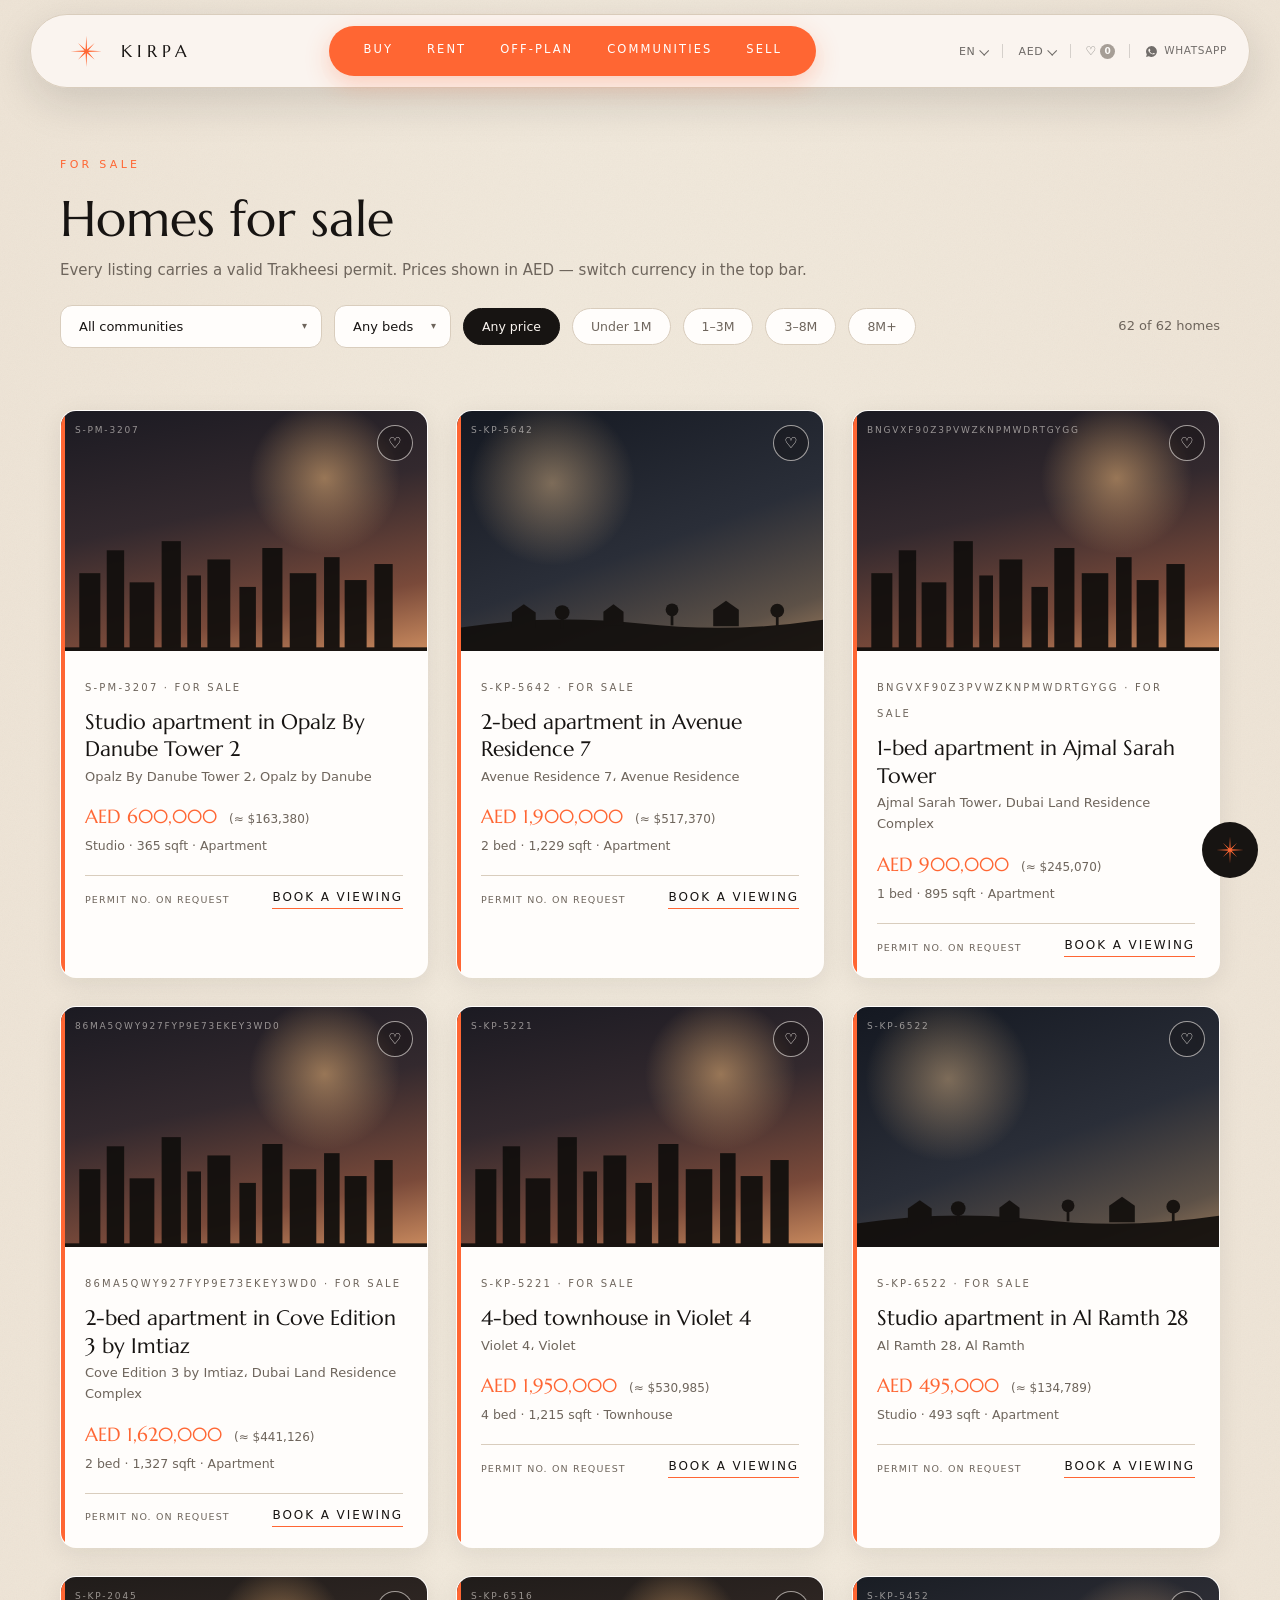
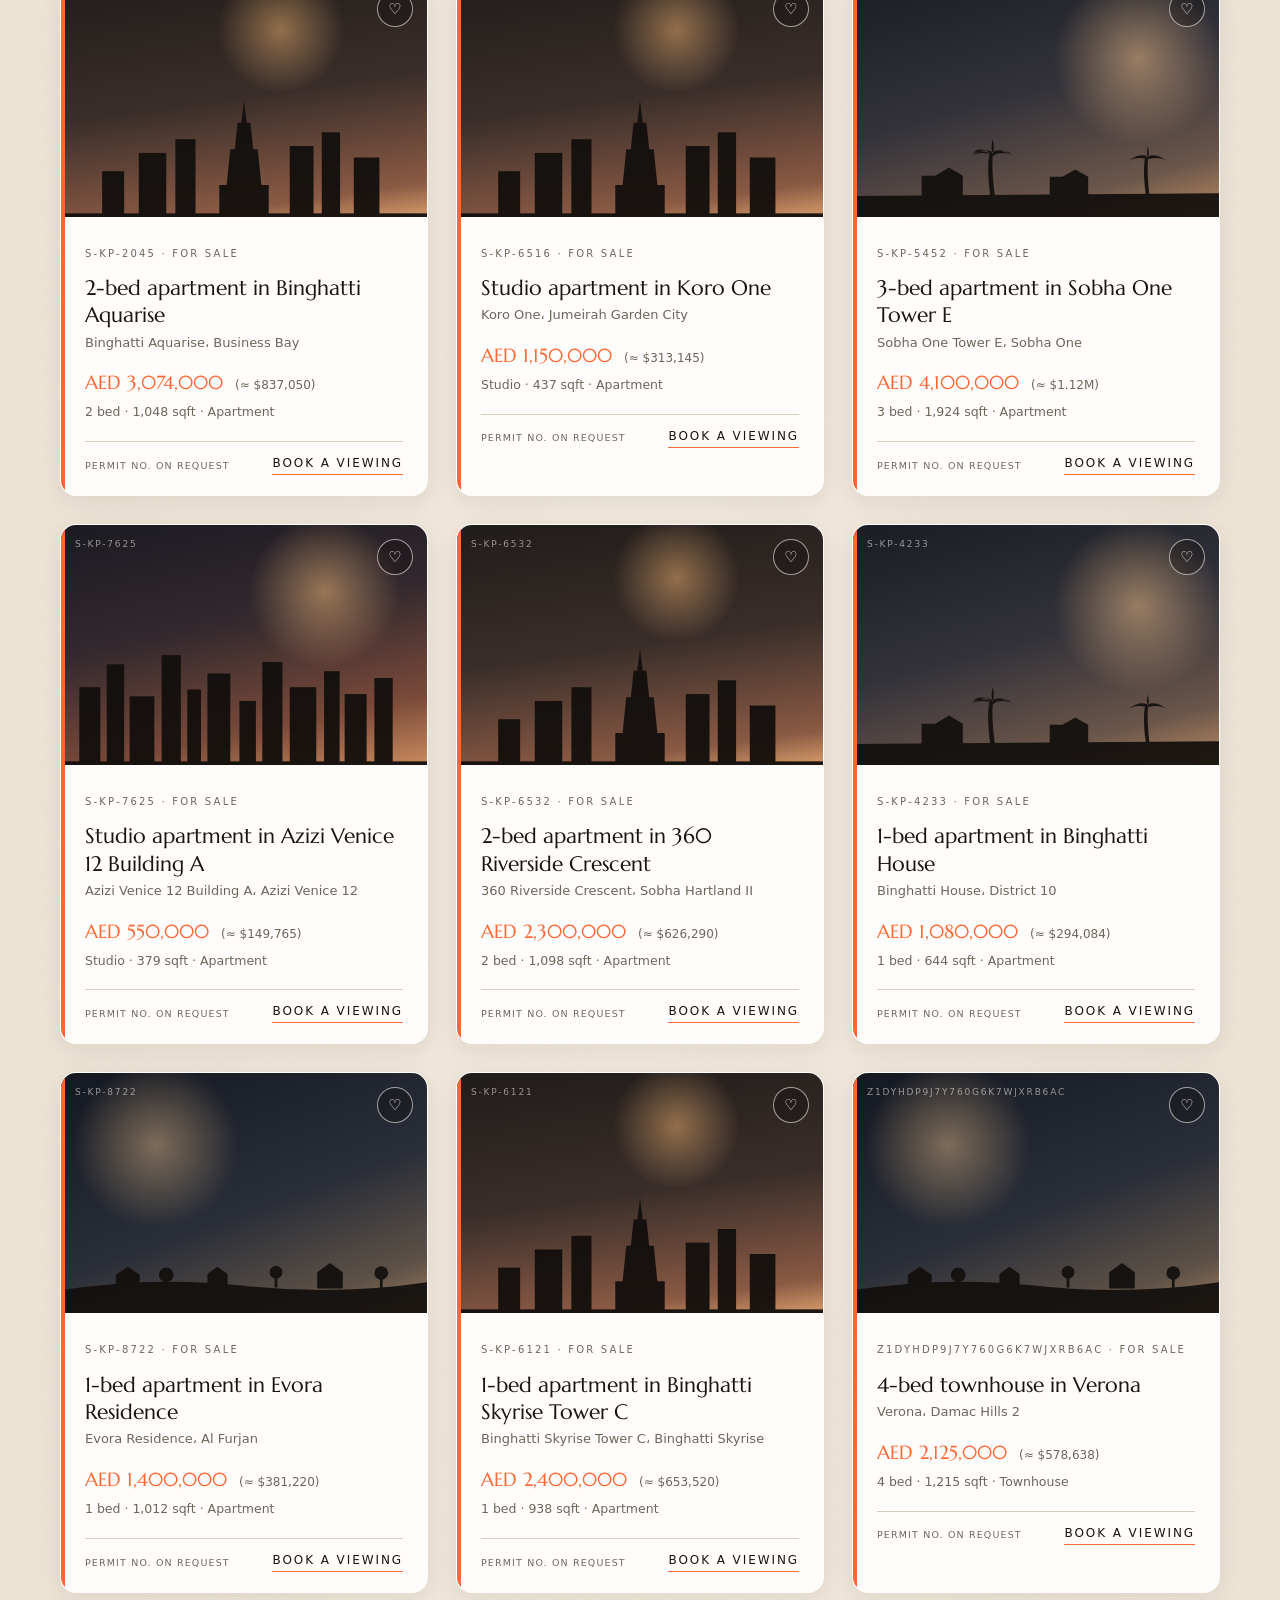
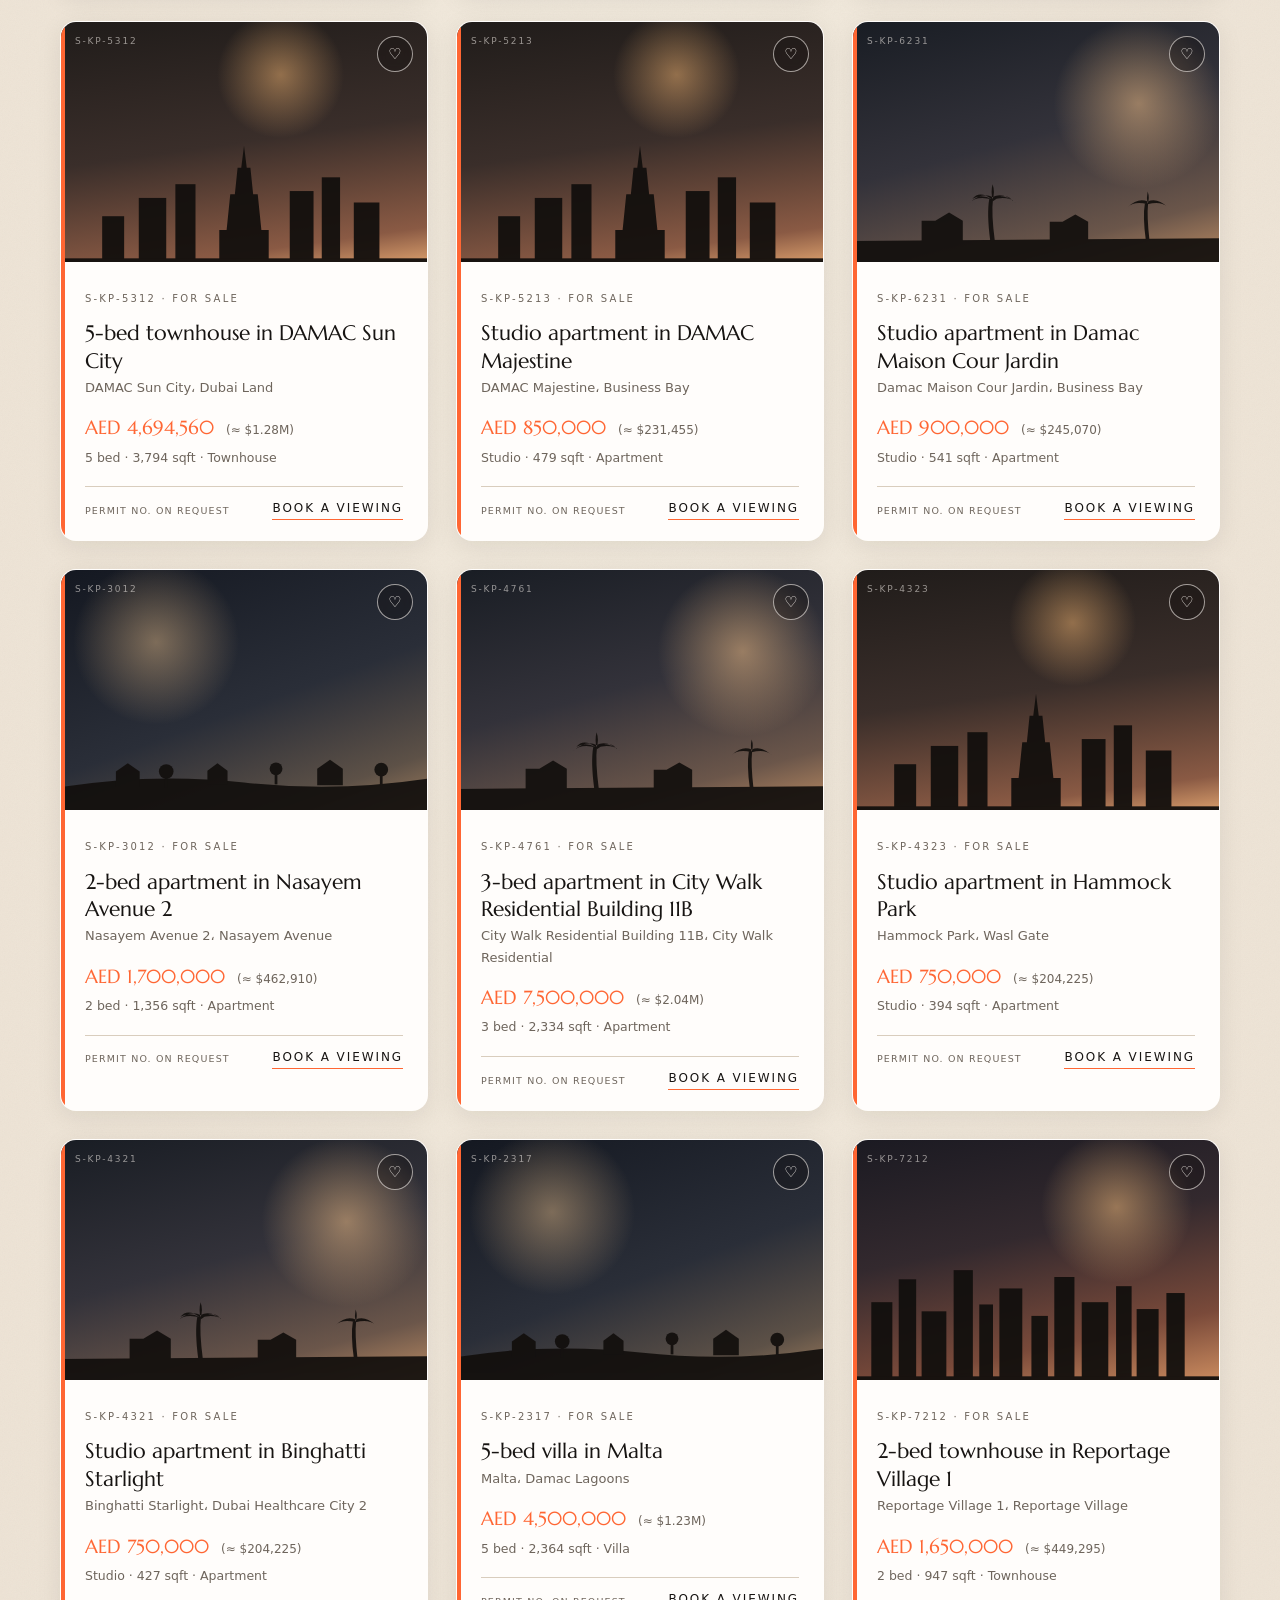
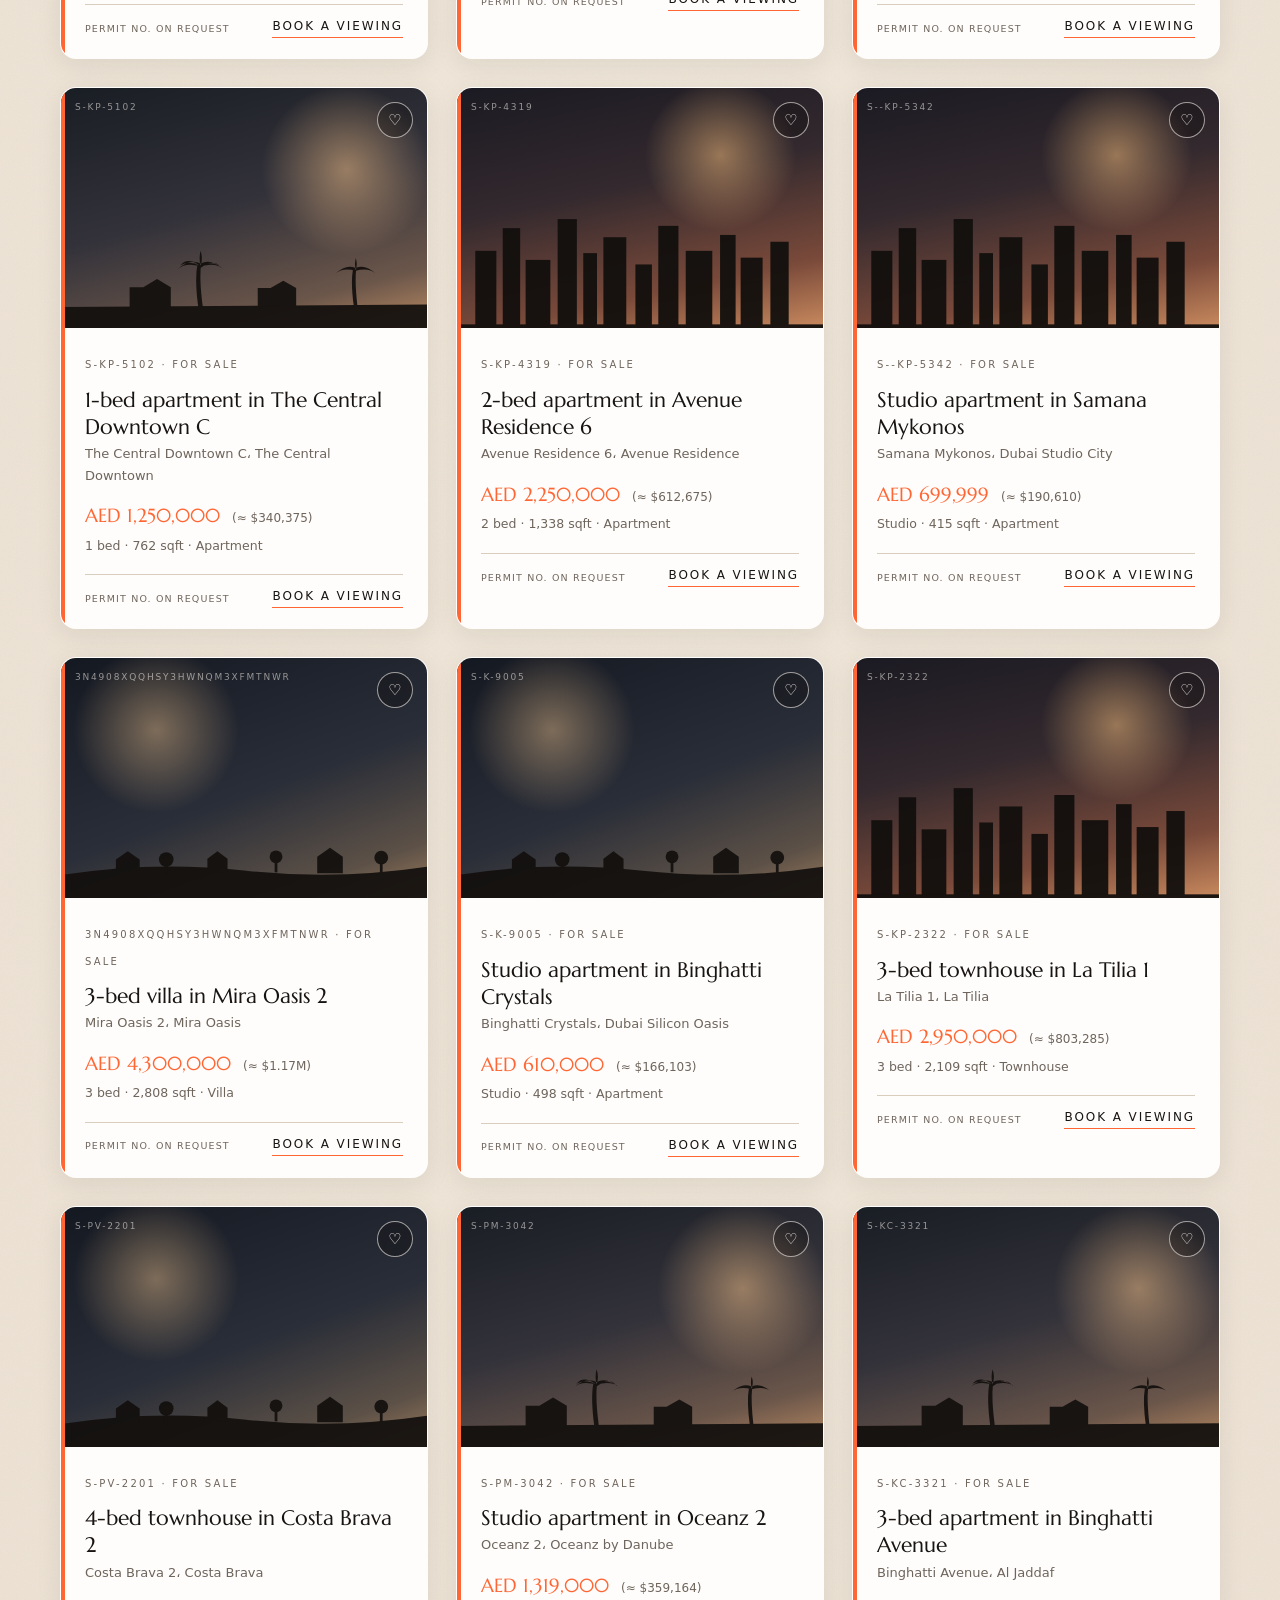
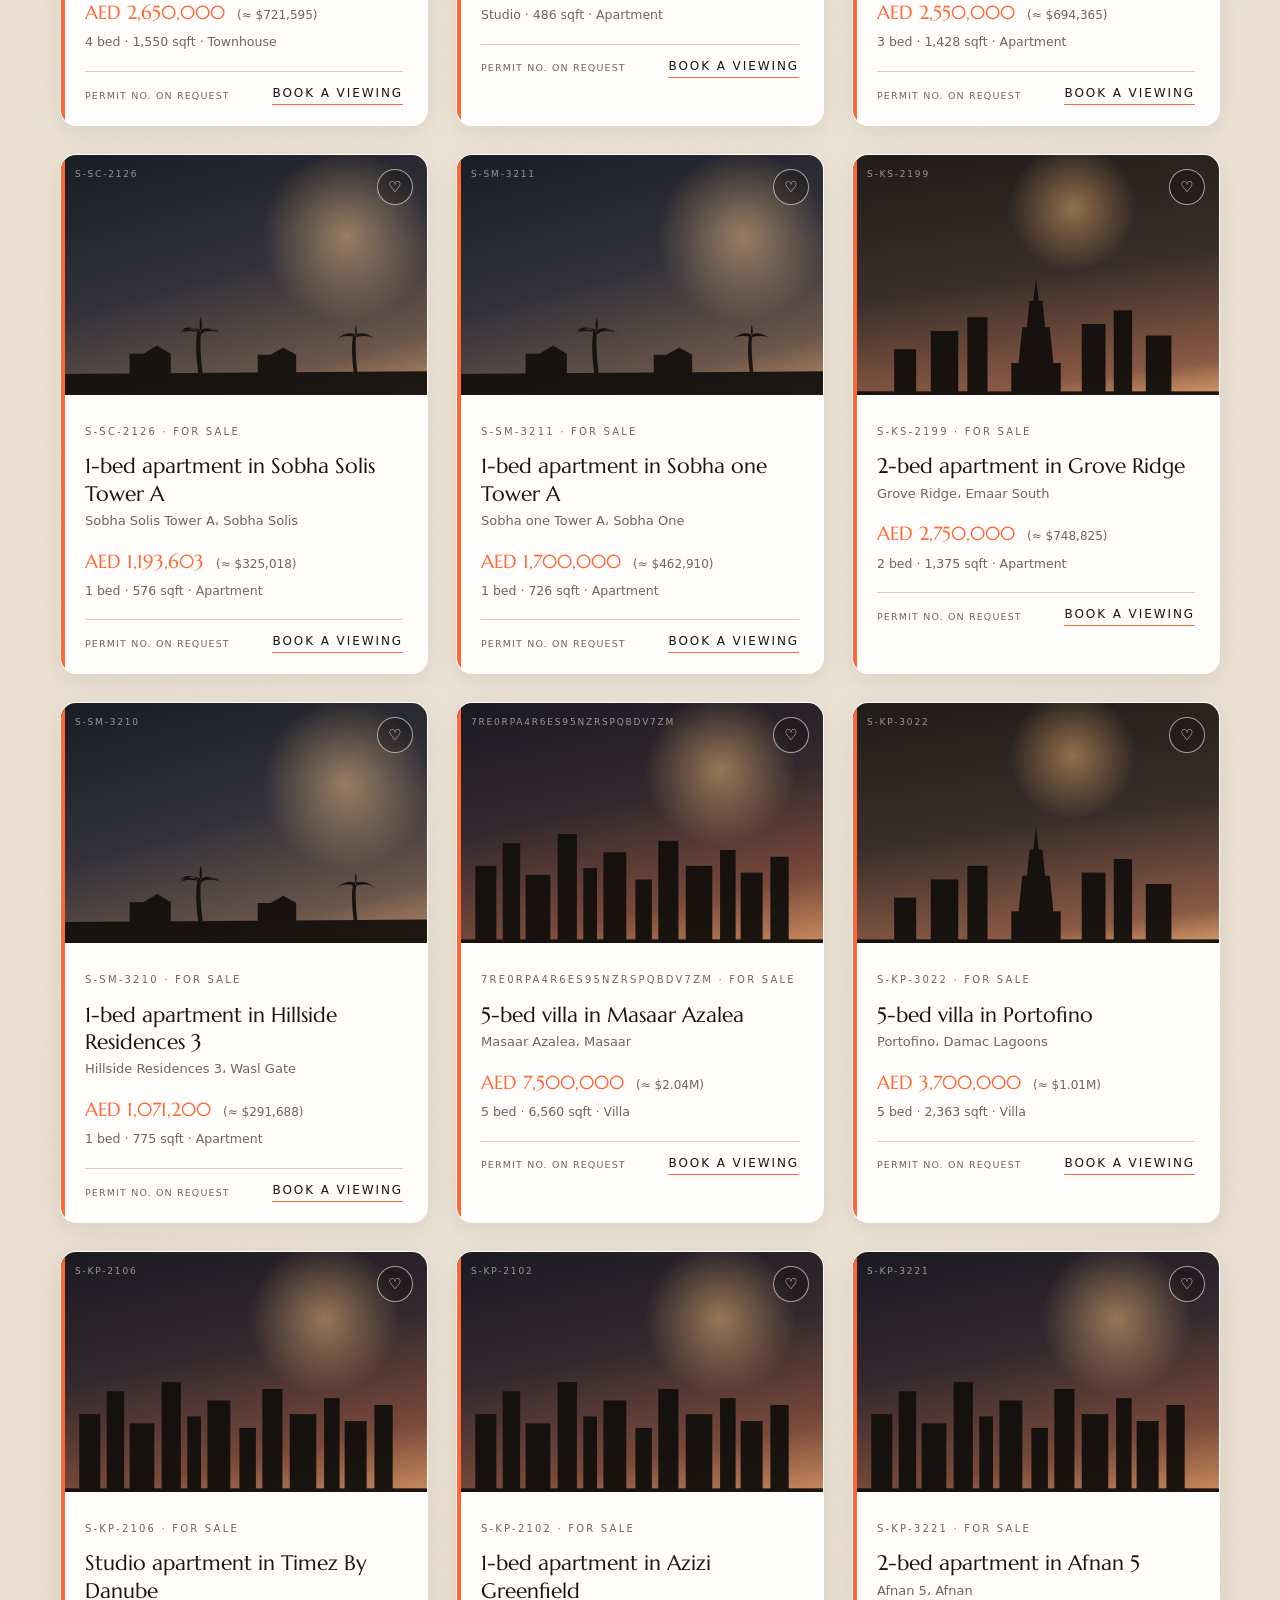
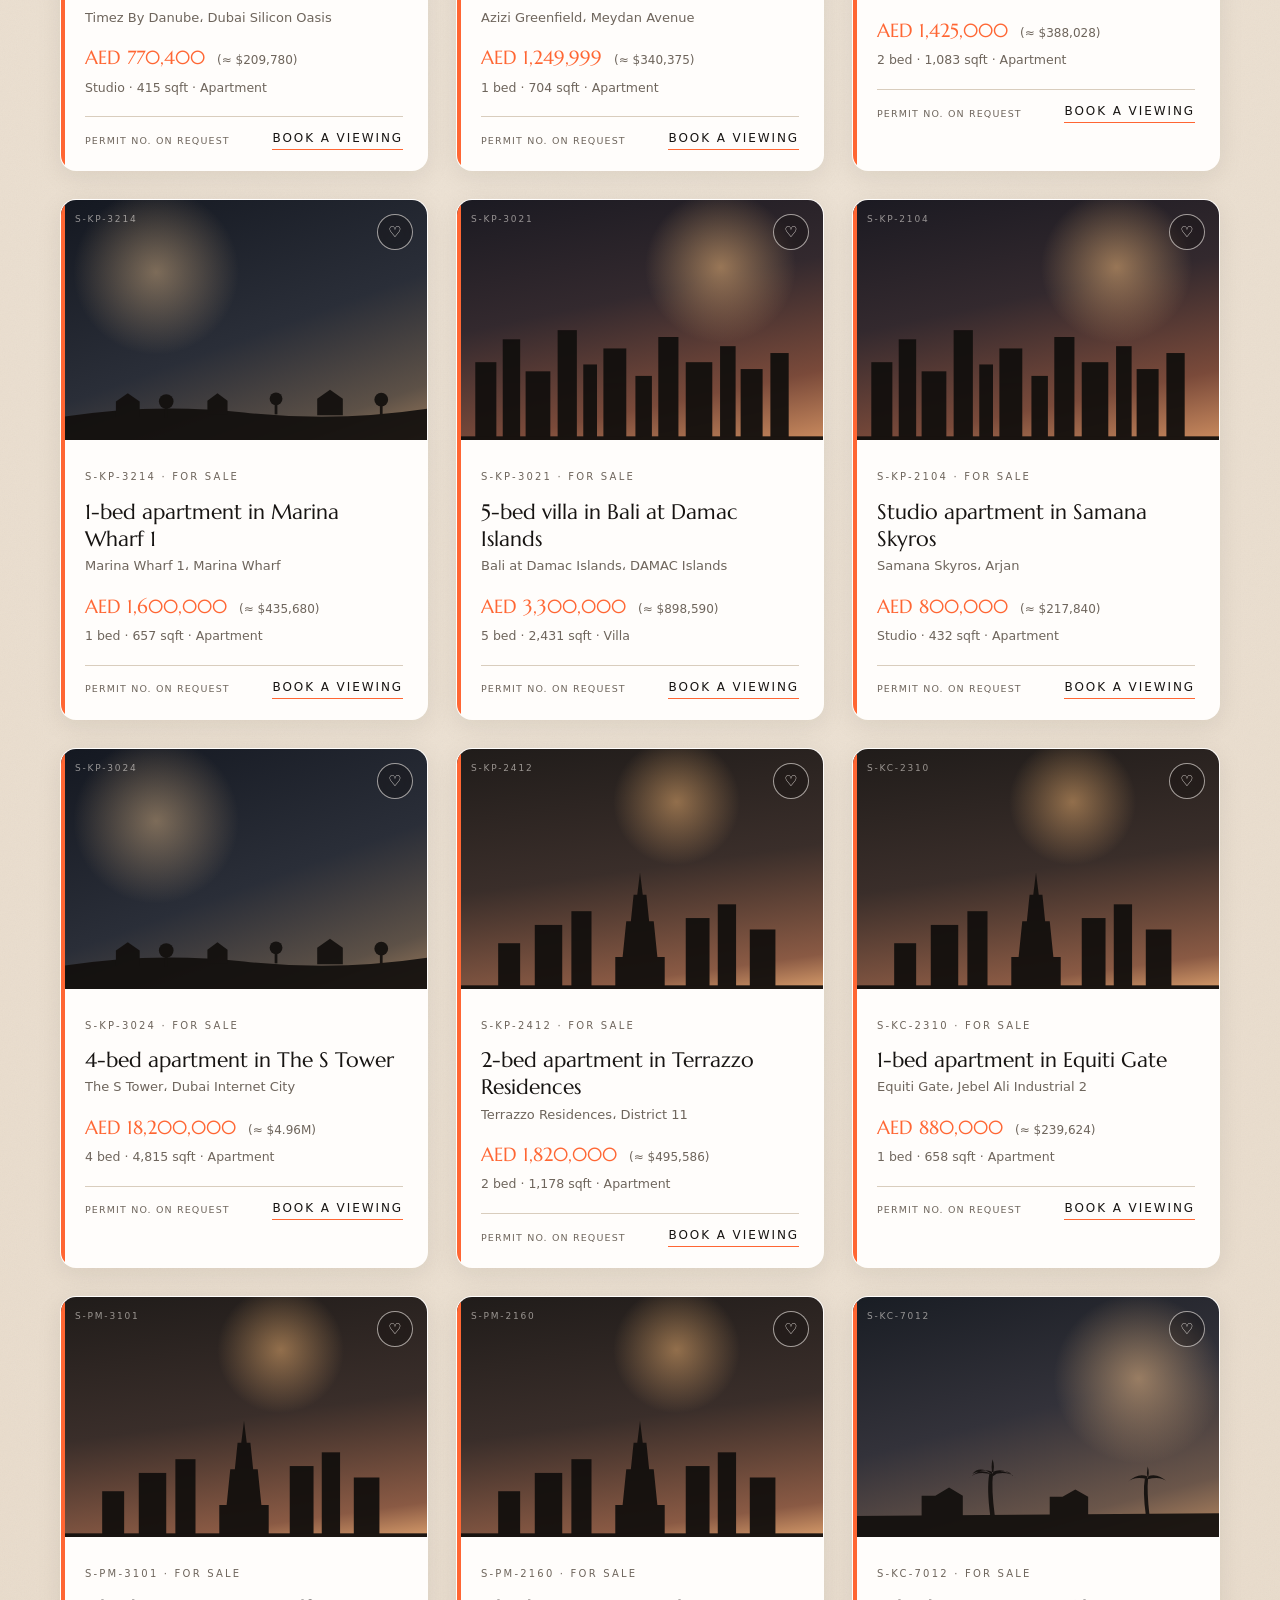
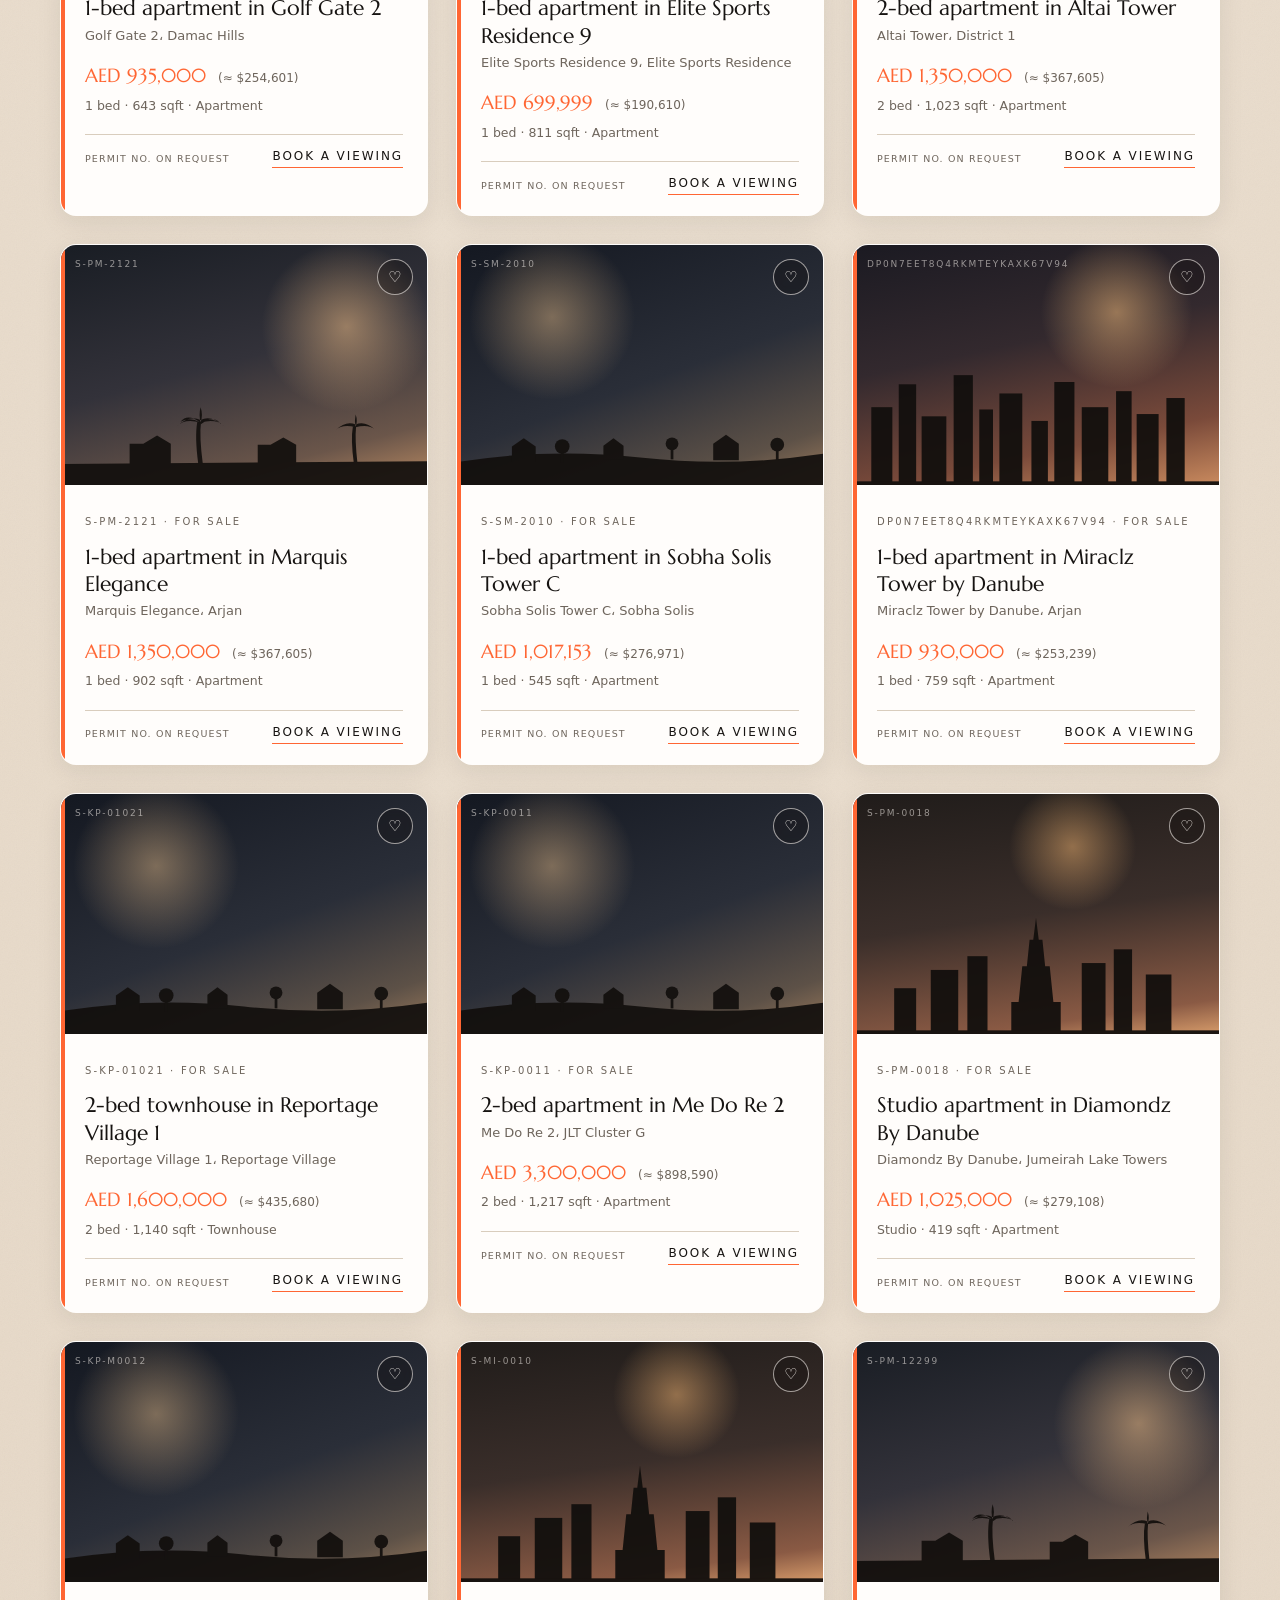
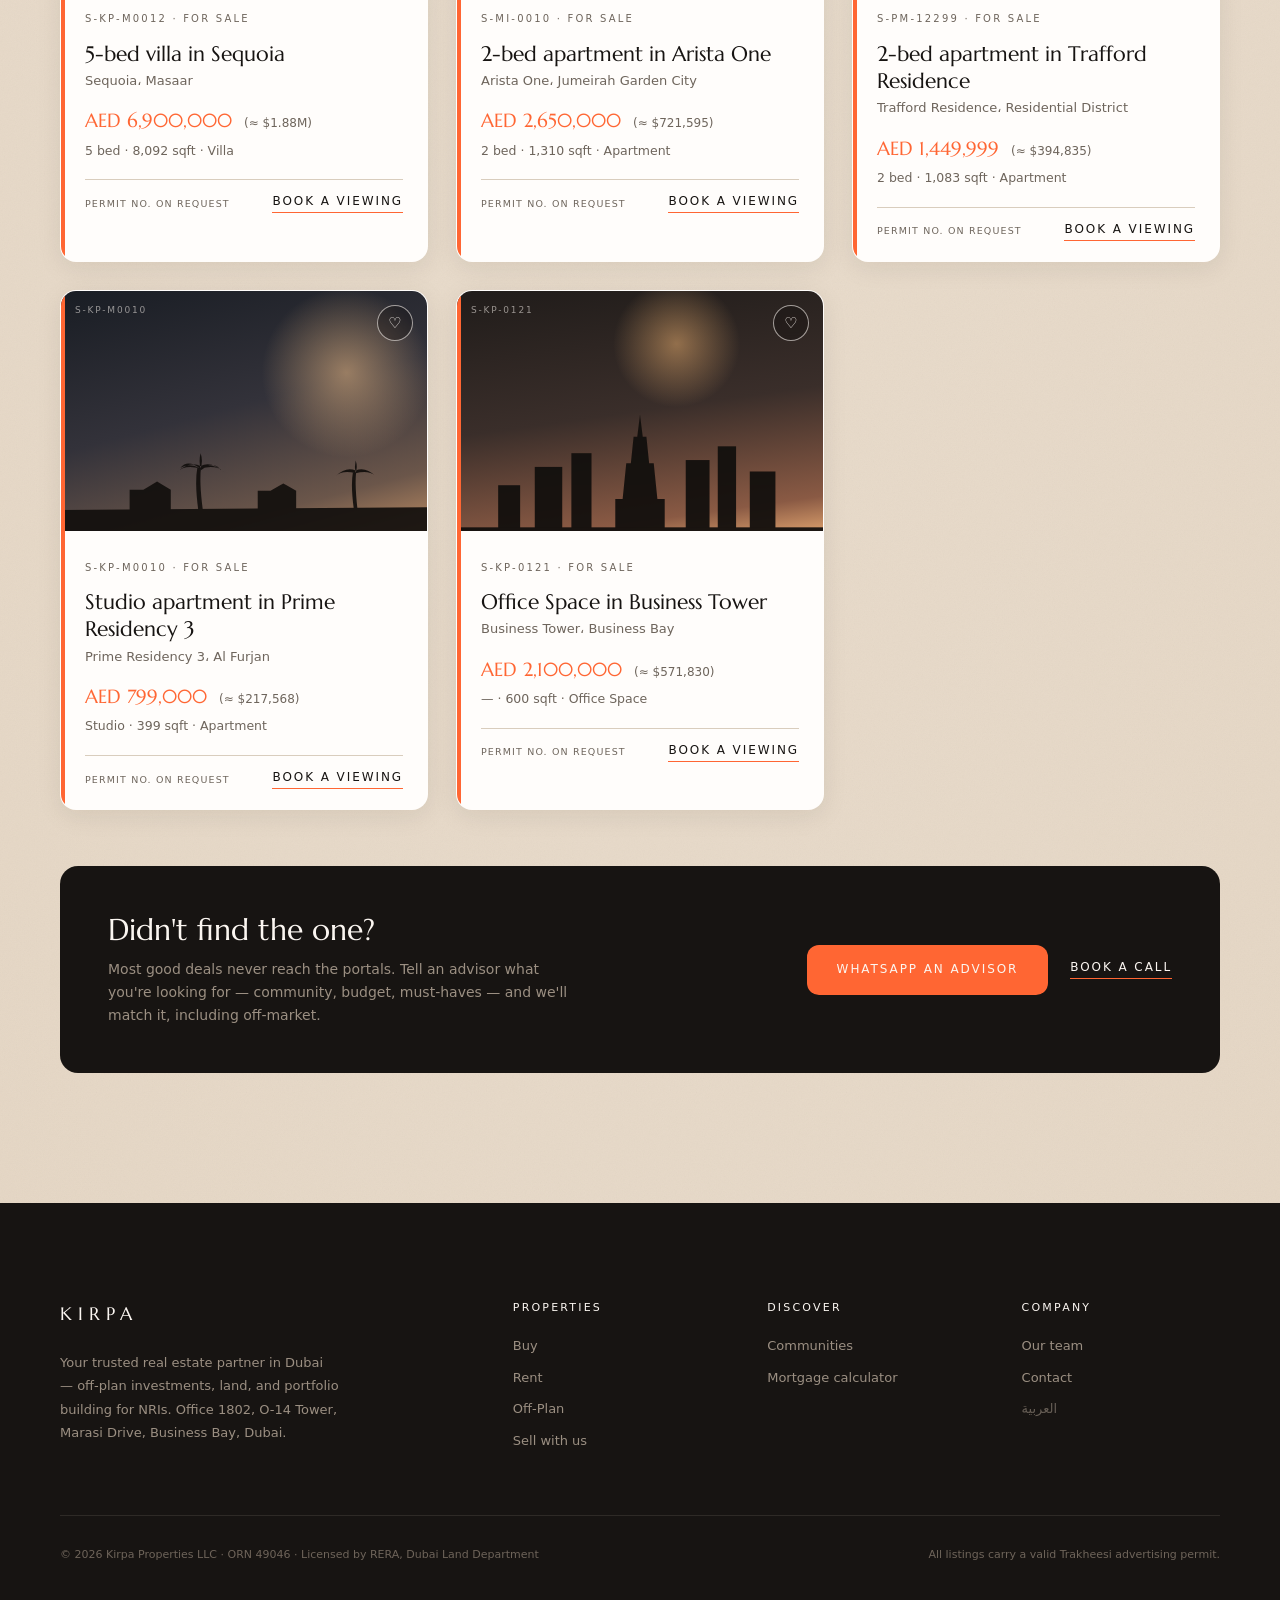
==== commit a26dccea: "Update index.html" ====
--- a/buy/index.html
+++ b/buy/index.html
@@ -44,7 +44,7 @@
     <div class="sub">Every listing carries a valid Trakheesi permit. Prices shown in <span id="curNote">AED</span> — switch currency in the top bar.</div>
     <div class="fbar">
       <span class="fsel"><select id="fCommunity"><option value="" data-i18n="f.allcommunities">All communities</option></select></span>
-      <span class="fsel"><select id="fBeds"><option value="" data-i18n="f.anybeds">Any beds</option><option value="1">1</option><option value="2">2</option><option value="3">3</option><option value="4" data-i18n="sel.4plus">4+</option></select></span>
+      <span class="fsel"><select id="fBeds"><option value="" data-i18n="f.anybeds">Any beds</option><option value="studio">Studio</option><option value="1">1</option><option value="2">2</option><option value="3">3</option><option value="4" data-i18n="sel.4plus">4+</option></select></span>
       <button class="fchip on" data-min="0" data-max="0" data-i18n="f.anyprice">Any price</button>
       <button class="fchip" data-min="0" data-max="1000000" data-i18n="chip.under1m">Under 1M</button>
       <button class="fchip" data-min="1000000" data-max="3000000" data-i18n="chip.1-3m">1–3M</button>
@@ -116,7 +116,7 @@
 function apply(){
   const out=pool.filter(l=>
     (!f.community||l.community===f.community)&&
-    (!f.beds||(f.beds==='4'?l.beds>=4:l.beds===+f.beds))&&
+    (!f.beds||(f.beds==='4'?l.beds>=4:f.beds==='studio'?l.beds==='Studio':l.beds===+f.beds))&&
     (!f.min||l.aed>=f.min)&&(!f.max||l.aed<f.max)
   );
   $('#grid').innerHTML=out.map(cardHTML).join('');
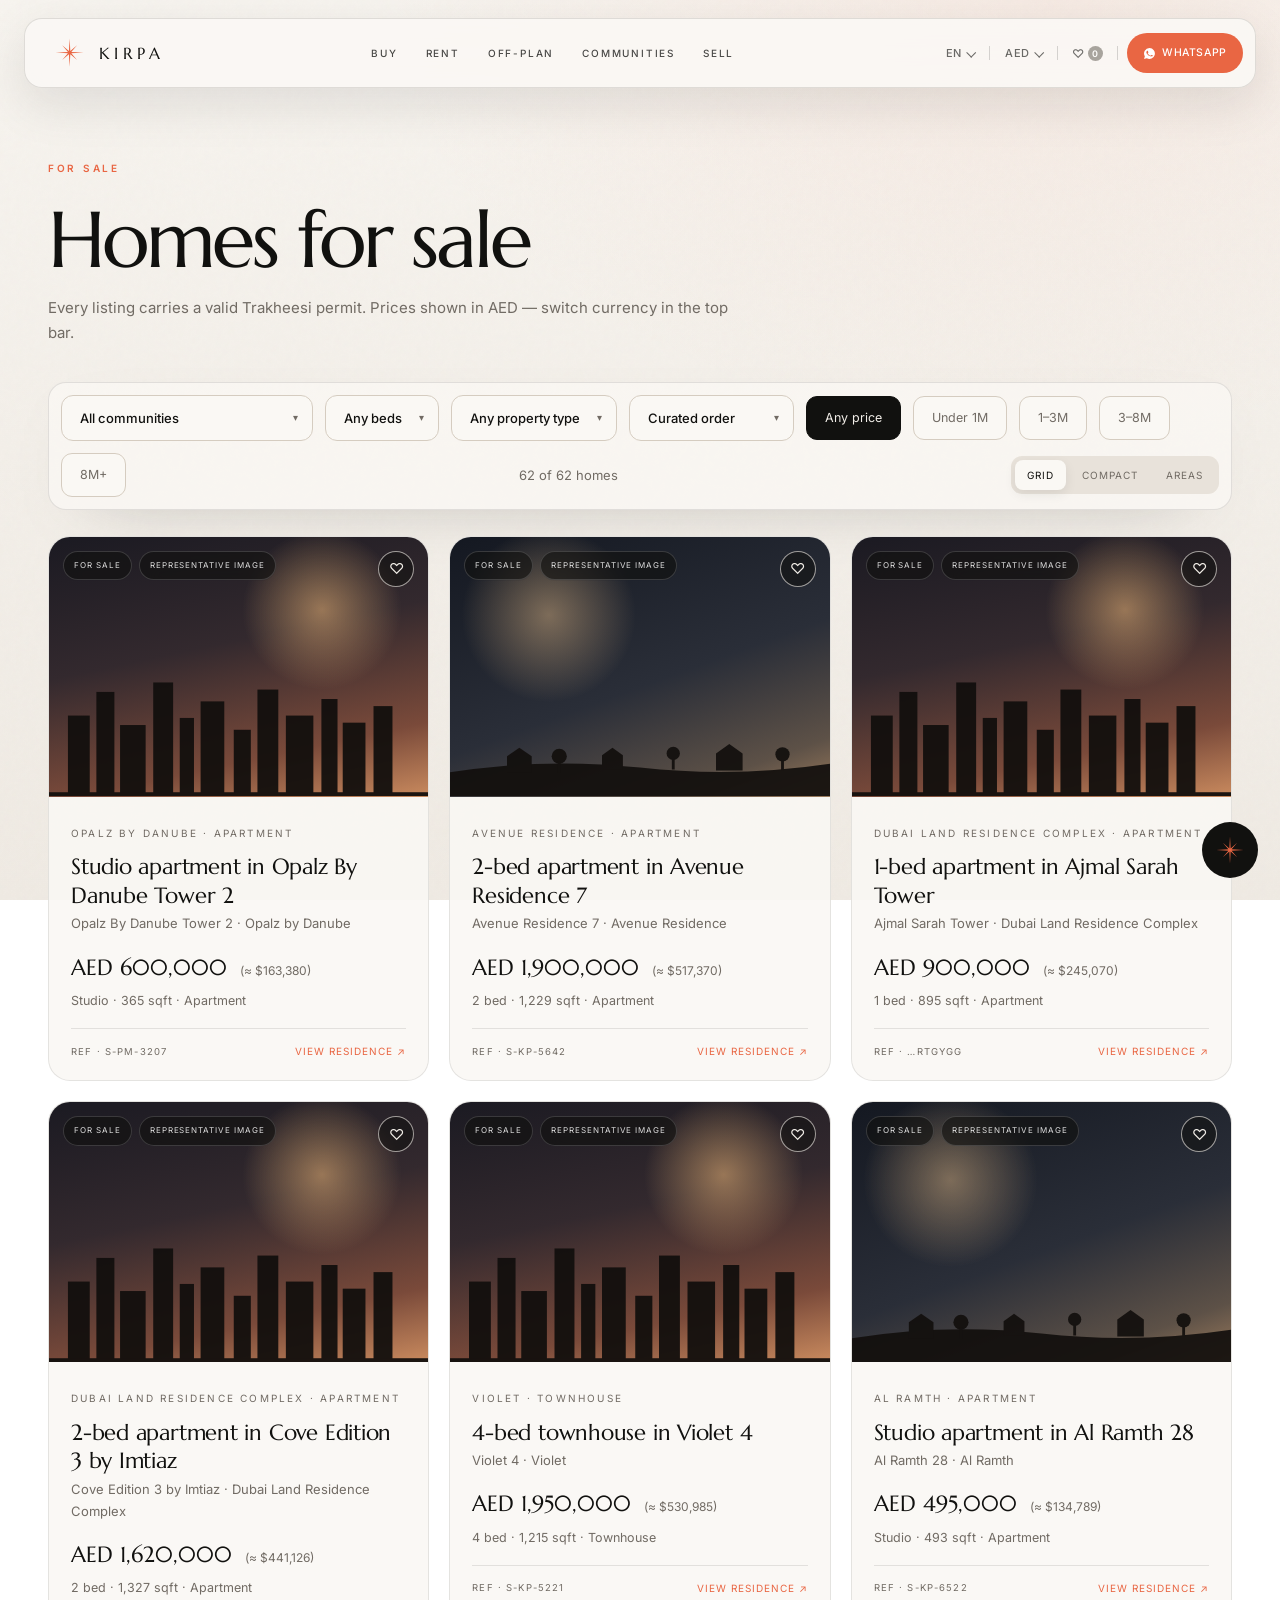
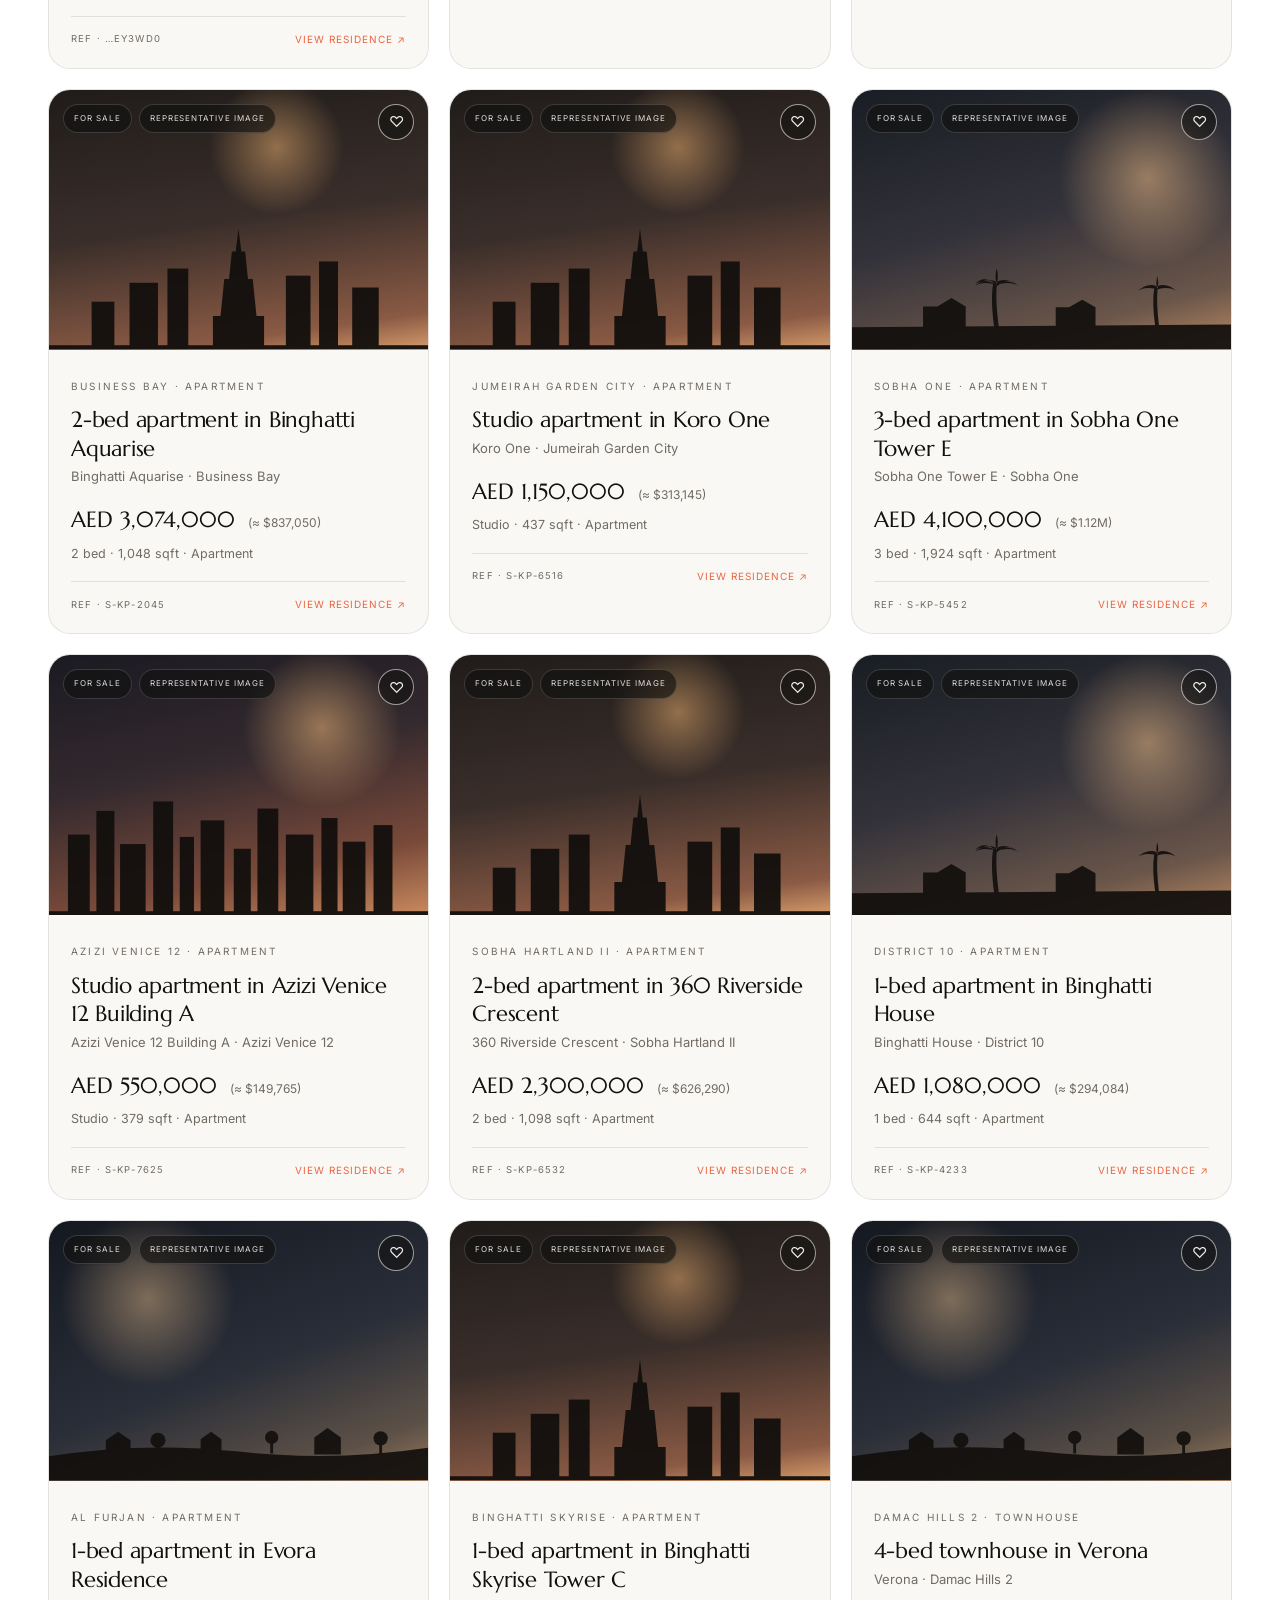
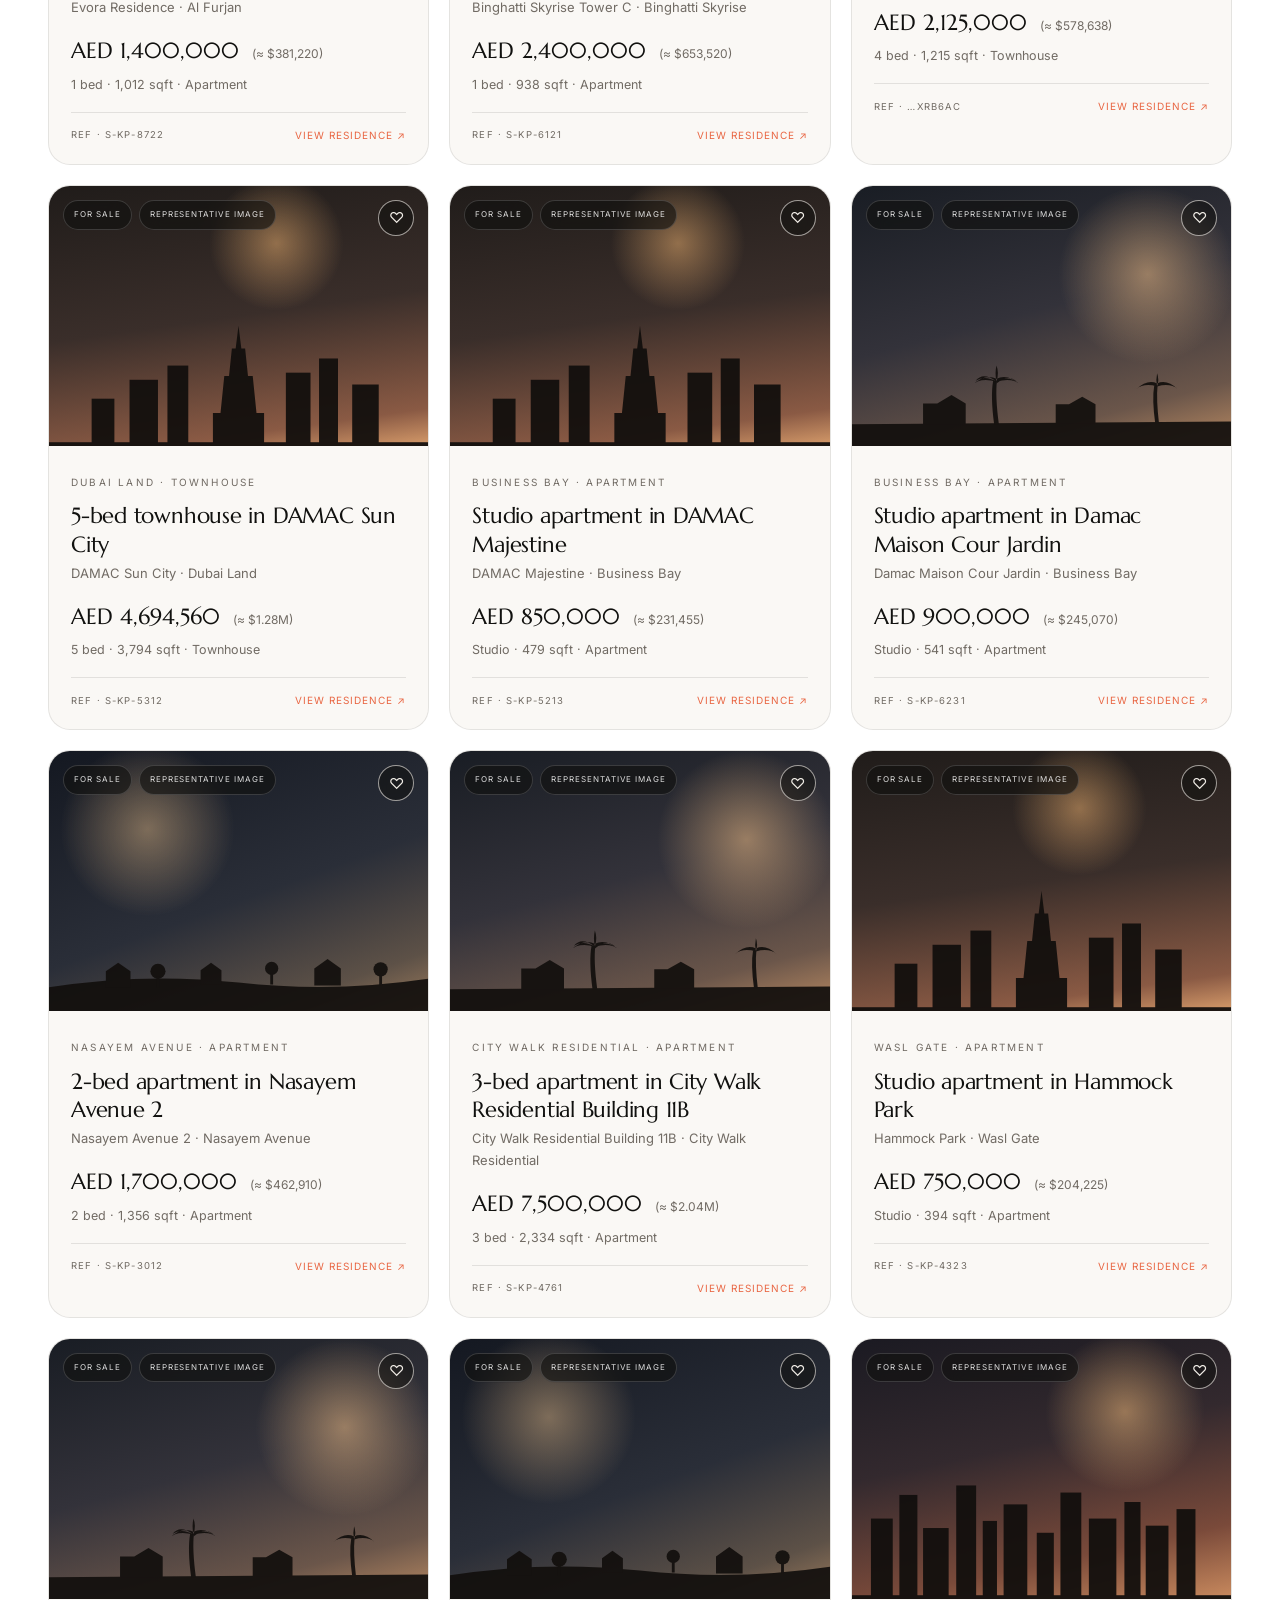
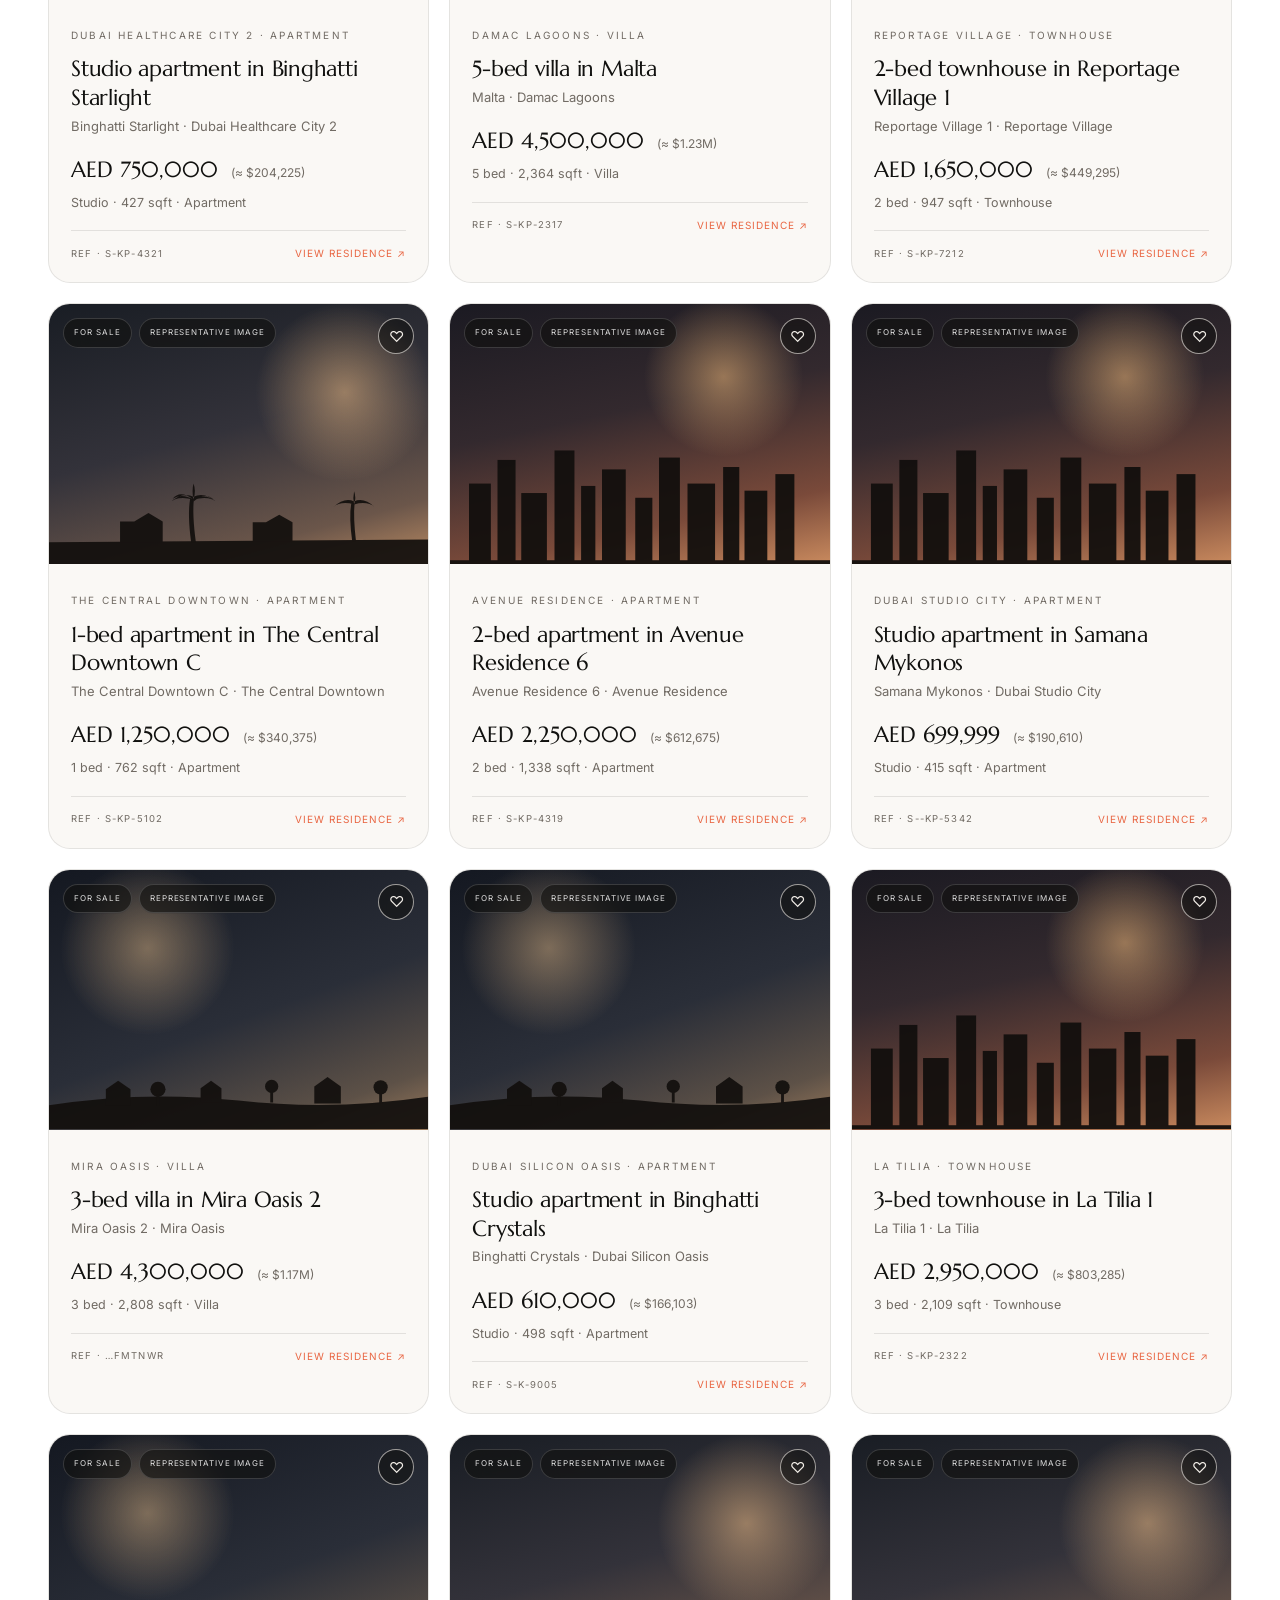
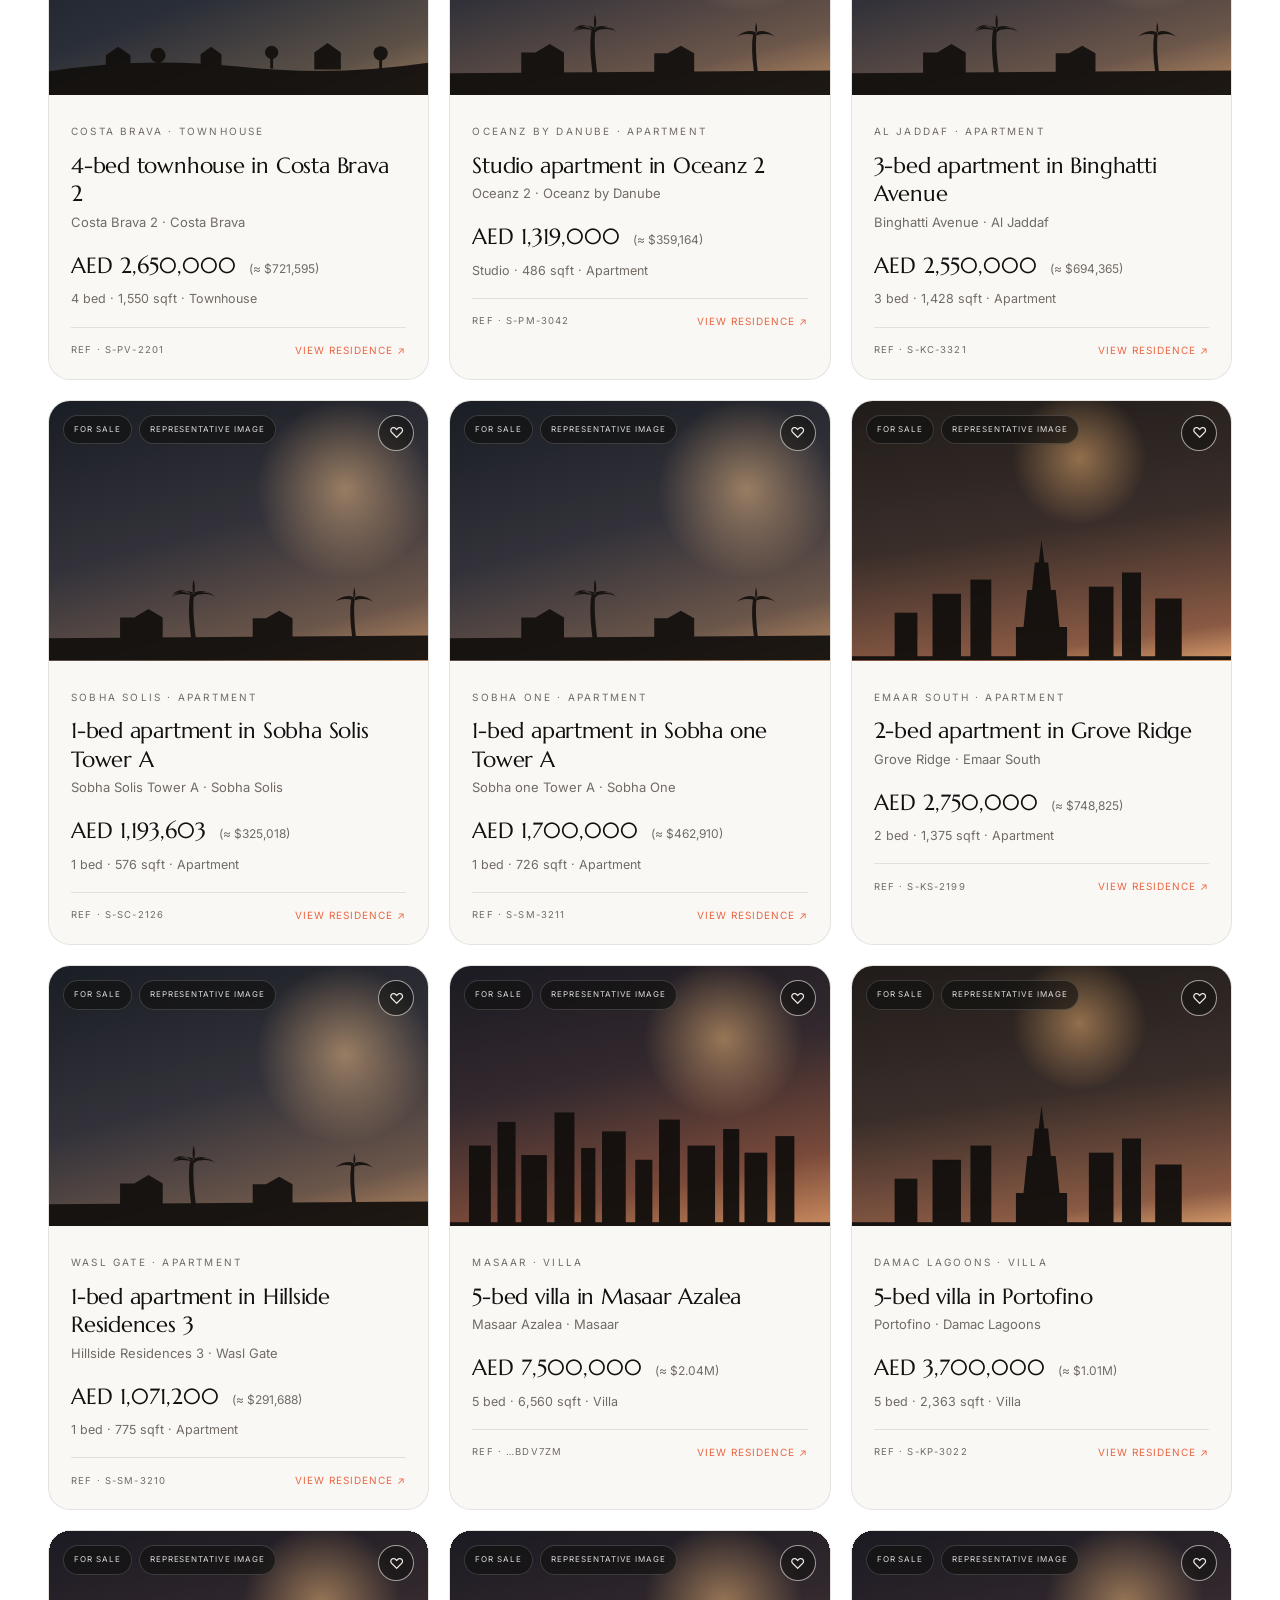
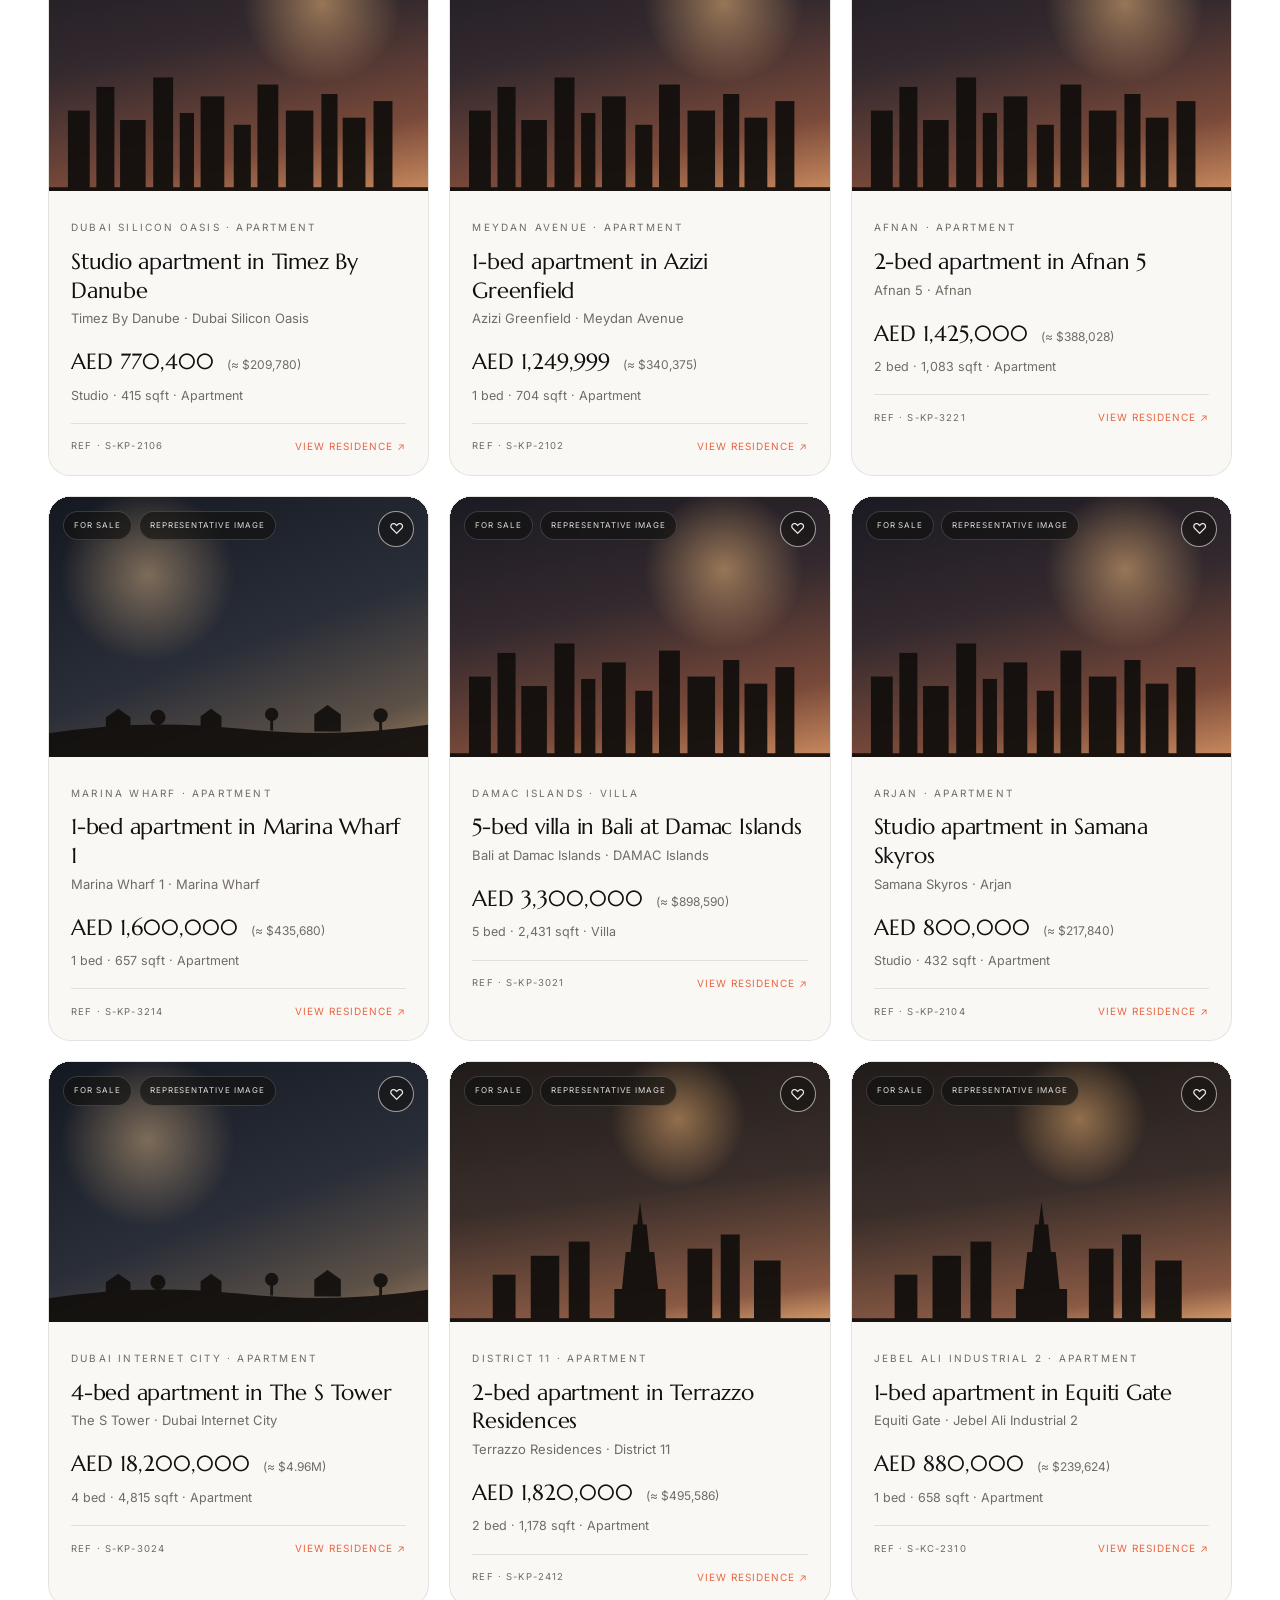
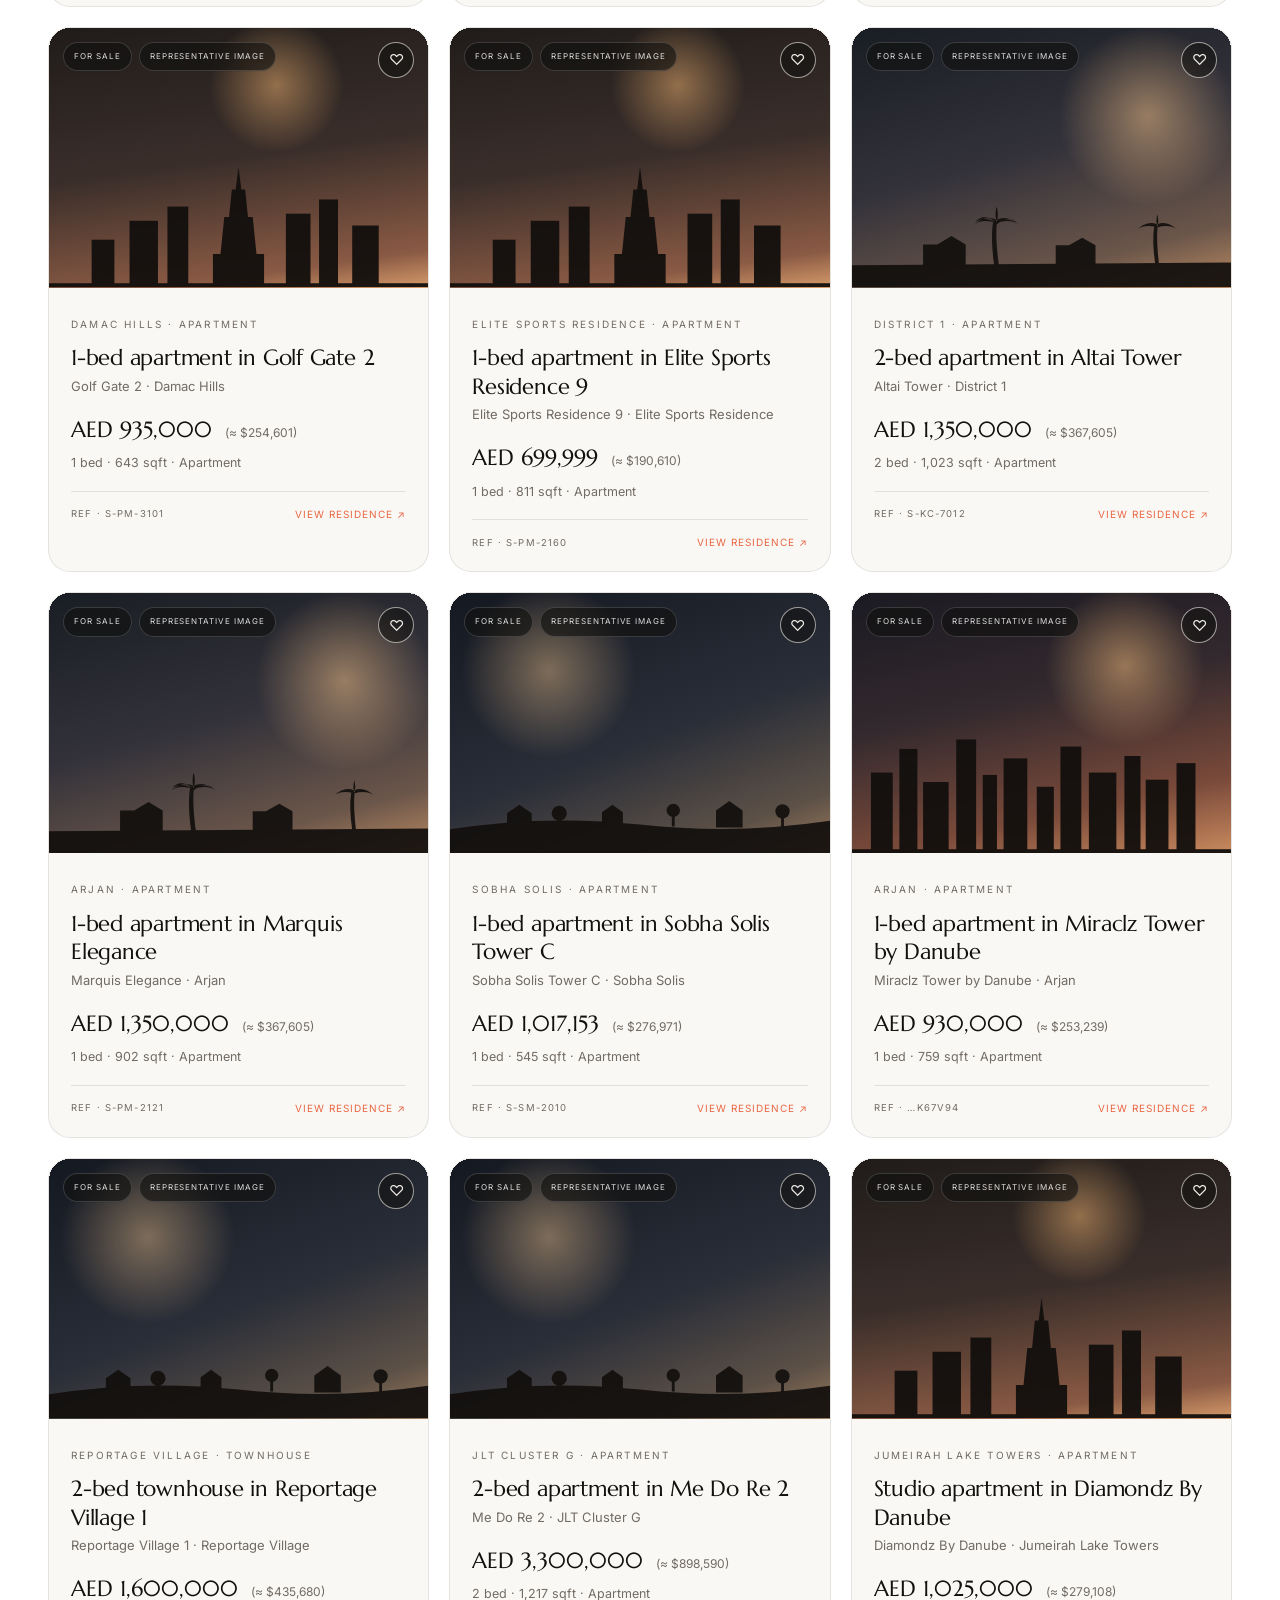
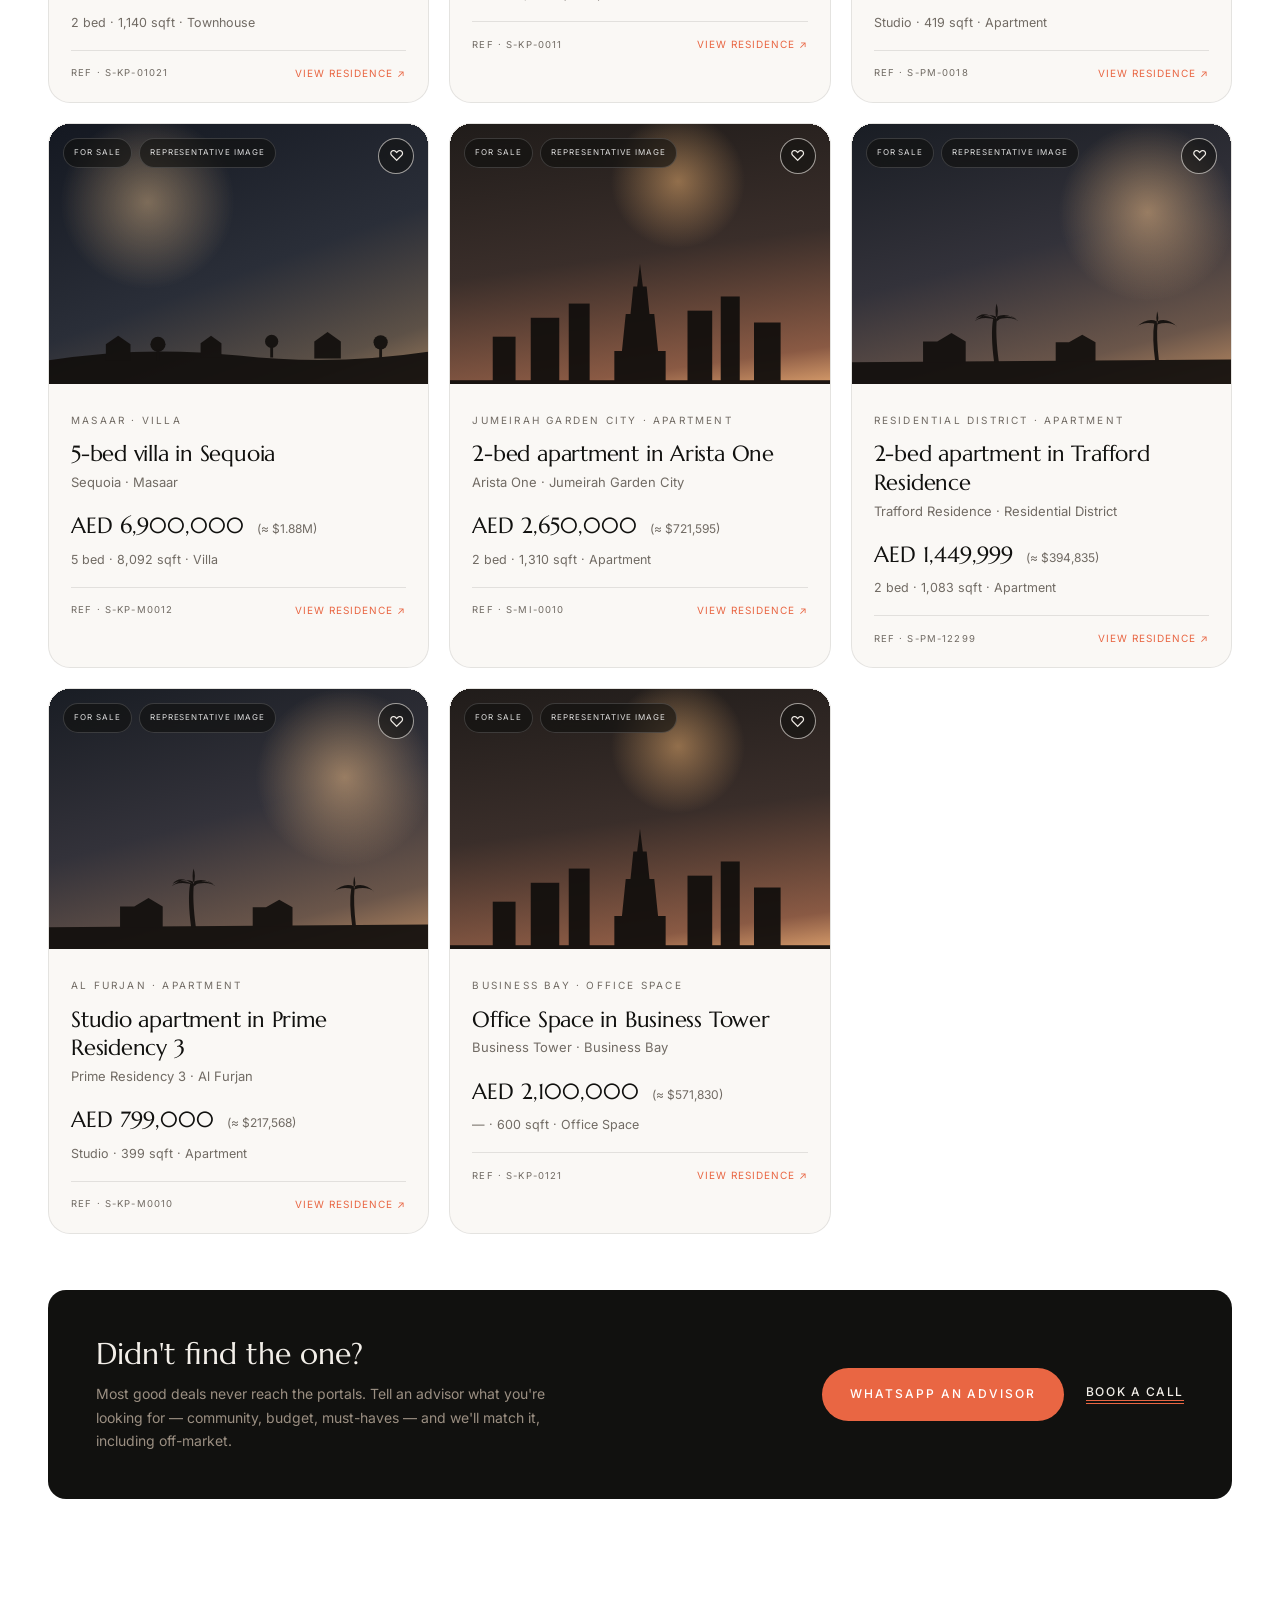
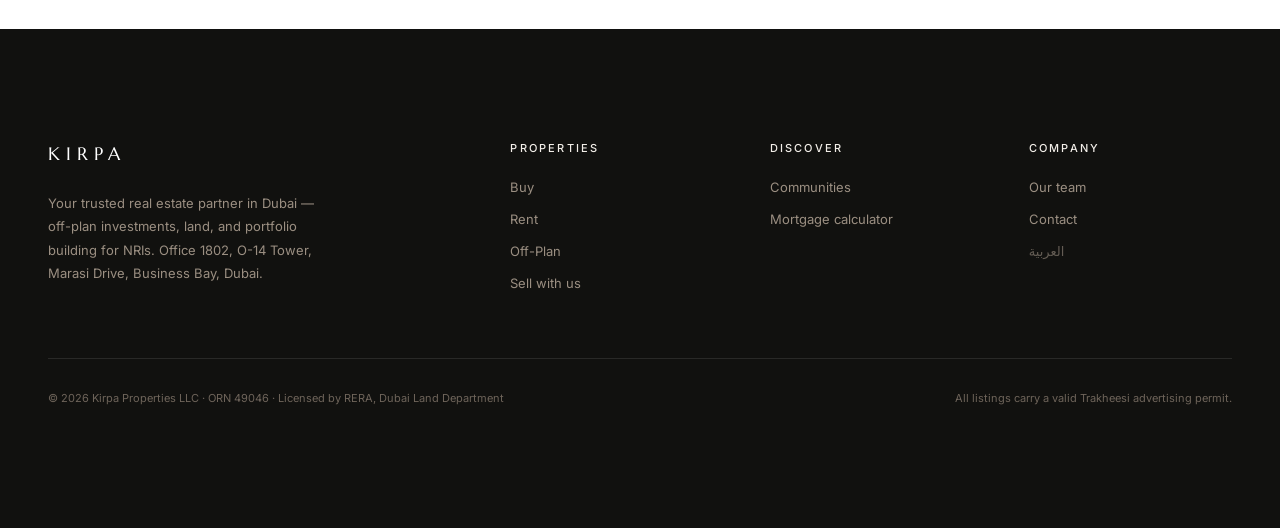
==== commit 008c3b02: "v21" ====
--- a/buy/index.html
+++ b/buy/index.html
@@ -11,11 +11,11 @@
 <meta property="og:title" content="Homes for Sale in Dubai — Kirpa Properties">
 <meta property="og:description" content="Filter RERA-permitted homes for sale across Dubai by community, budget and bedrooms.">
 <meta property="og:url" content="https://roshanalii.github.io/Kirpa/buy/">
-<meta property="og:image" content="https://roshanalii.github.io/Kirpa/assets/og-cover.jpg">
+<meta property="og:image" content="https://roshanalii.github.io/Kirpa/assets/og-cover-premium.png">
 <meta name="twitter:card" content="summary_large_image">
 <link rel="preconnect" href="https://fonts.googleapis.com">
 <link href="https://fonts.googleapis.com/css2?family=Marcellus&family=Inter:wght@400;500;600&family=Amiri&family=Noto+Kufi+Arabic:wght@400;500;600&display=swap" rel="stylesheet">
-<link rel="stylesheet" href="../assets/kirpa.css?v=18">
+<link rel="stylesheet" href="../assets/kirpa.css?v=24">
 </head>
 <body>
 
@@ -45,18 +45,26 @@
     <div class="fbar">
       <span class="fsel"><select id="fCommunity"><option value="" data-i18n="f.allcommunities">All communities</option></select></span>
       <span class="fsel"><select id="fBeds"><option value="" data-i18n="f.anybeds">Any beds</option><option value="studio">Studio</option><option value="1">1</option><option value="2">2</option><option value="3">3</option><option value="4" data-i18n="sel.4plus">4+</option></select></span>
+      <span class="fsel"><select id="fType"><option value="">Any property type</option></select></span>
+      <span class="fsel"><select id="fSort"><option value="curated">Curated order</option><option value="price-asc">Price · low to high</option><option value="price-desc">Price · high to low</option><option value="size-desc">Largest first</option></select></span>
       <button class="fchip on" data-min="0" data-max="0" data-i18n="f.anyprice">Any price</button>
       <button class="fchip" data-min="0" data-max="1000000" data-i18n="chip.under1m">Under 1M</button>
       <button class="fchip" data-min="1000000" data-max="3000000" data-i18n="chip.1-3m">1–3M</button>
       <button class="fchip" data-min="3000000" data-max="8000000" data-i18n="chip.3-8m">3–8M</button>
       <button class="fchip" data-min="8000000" data-max="0" data-i18n="chip.8m">8M+</button>
       <span class="fcount" id="fCount"></span>
+      <div class="view-switch" aria-label="Listing view">
+        <button class="on" data-view="grid" aria-pressed="true">Grid</button>
+        <button data-view="compact" aria-pressed="false">Compact</button>
+        <button data-view="areas" aria-pressed="false">Areas</button>
+      </div>
     </div>
   </div>
 </div>
 
 <div class="wrap idx-grid">
   <div class="res-grid" id="grid"></div>
+  <div class="area-grid" id="areaGrid" style="display:none"></div>
   <div class="empty" id="empty" style="display:none">No homes match those filters yet — widen the search, or <a class="link" href="https://wa.me/971543673063?text=I'm%20looking%20for%20a%20home%20to%20buy%20in%20Dubai" target="_blank" rel="noopener">>tell an advisor what you need</a> and we'll find it off-market.</div>
 
   <div class="cta-band rv">
@@ -97,14 +105,18 @@
 <script>window.BASE='../';window.HEADER_SOLID=true;window.PAGE_STATUS='sale';</script>
 <script src="../assets/i18n.js?v=14"></script>
 <script src="../assets/listings.js?v=14"></script>
-<script src="../assets/kirpa.js?v=19"></script>
+<script src="../assets/kirpa.js?v=21"></script>
+<script src="../assets/premium.js?v=1"></script>
 <script>
 const pool=LISTINGS.filter(l=>l.status===window.PAGE_STATUS);
 /* populate community filter from data */
 [...new Set(pool.map(l=>l.community))].sort().forEach(c=>{
   const o=document.createElement('option');o.value=c;o.textContent=c;$('#fCommunity').appendChild(o);
 });
-let f={community:'',beds:'',min:0,max:0};
+[...new Set(pool.map(l=>l.type))].sort().forEach(type=>{
+  const o=document.createElement('option');o.value=type;o.textContent=type;$('#fType').appendChild(o);
+});
+let f={community:'',beds:'',type:'',sort:'curated',min:0,max:0,view:'grid'};
 /* preset from URL (?community=&beds=&min=&max=) */
 const _p=new URLSearchParams(location.search);
 if(_p.get('community')){f.community=_p.get('community');$('#fCommunity').value=f.community;}
@@ -117,19 +129,43 @@
   const out=pool.filter(l=>
     (!f.community||l.community===f.community)&&
     (!f.beds||(f.beds==='4'?l.beds>=4:f.beds==='studio'?l.beds==='Studio':l.beds===+f.beds))&&
+    (!f.type||l.type===f.type)&&
     (!f.min||l.aed>=f.min)&&(!f.max||l.aed<f.max)
   );
-  $('#grid').innerHTML=out.map(cardHTML).join('');
-  bindCards($('#grid'));
+  if(f.sort==='price-asc')out.sort((a,b)=>a.aed-b.aed);
+  if(f.sort==='price-desc')out.sort((a,b)=>b.aed-a.aed);
+  if(f.sort==='size-desc')out.sort((a,b)=>b.sqft-a.sqft);
+  const areaMode=f.view==='areas';
+  $('#grid').style.display=areaMode?'none':'grid';
+  $('#areaGrid').style.display=areaMode?'grid':'none';
+  document.querySelector('.idx-grid').classList.toggle('compact',f.view==='compact');
+  if(areaMode){
+    const areas=[...new Set(out.map(l=>l.community))].sort().map(name=>{
+      const homes=out.filter(l=>l.community===name);
+      const from=Math.min(...homes.map(l=>l.aed));
+      return '<button class="area-card" data-community="'+name+'"><span>'+homes.length+' residence'+(homes.length===1?'':'s')+'</span><h3>'+name+'</h3><div><b>From '+fmt(from)+'</b><em>View collection ↗</em></div></button>';
+    });
+    $('#areaGrid').innerHTML=areas.join('');
+    document.querySelectorAll('.area-card').forEach(card=>card.onclick=()=>{$('#fCommunity').value=card.dataset.community;f.community=card.dataset.community;f.view='grid';document.querySelectorAll('.view-switch button').forEach(b=>{const on=b.dataset.view==='grid';b.classList.toggle('on',on);b.setAttribute('aria-pressed',on)});apply()});
+  }else{
+    $('#grid').innerHTML=out.map(cardHTML).join('');
+    bindCards($('#grid'));
+  }
   $('#empty').style.display=out.length?'none':'block';
   $('#fCount').textContent=out.length+' of '+pool.length+' homes';
   $('#curNote').textContent=cur;
 }
 $('#fCommunity').onchange=e=>{f.community=e.target.value;apply()};
 $('#fBeds').onchange=e=>{f.beds=e.target.value;apply()};
+$('#fType').onchange=e=>{f.type=e.target.value;apply()};
+$('#fSort').onchange=e=>{f.sort=e.target.value;apply()};
 document.querySelectorAll('.fchip').forEach(c=>c.onclick=()=>{
   document.querySelectorAll('.fchip').forEach(x=>x.classList.remove('on'));
   c.classList.add('on');f.min=+c.dataset.min;f.max=+c.dataset.max;apply();
+});
+document.querySelectorAll('.view-switch button').forEach(button=>button.onclick=()=>{
+  document.querySelectorAll('.view-switch button').forEach(item=>{item.classList.remove('on');item.setAttribute('aria-pressed','false')});
+  button.classList.add('on');button.setAttribute('aria-pressed','true');f.view=button.dataset.view;apply();
 });
 window.onFavsChanged=apply;window.onCurrencyChanged=apply;
 apply();
--- a/assets/kirpa.css
+++ b/assets/kirpa.css
@@ -17,7 +17,7 @@
   }
   *{margin:0;padding:0;box-sizing:border-box}
   html{scroll-behavior:smooth}
-  body{background:url("data:image/svg+xml,%3Csvg xmlns='http://www.w3.org/2000/svg' width='150' height='150'%3E%3Cfilter id='g'%3E%3CfeTurbulence type='fractalNoise' baseFrequency='0.85' numOctaves='2' stitchTiles='stitch'/%3E%3CfeColorMatrix type='saturate' values='0'/%3E%3C/filter%3E%3Crect width='100%25' height='100%25' filter='url(%23g)' opacity='0.055'/%3E%3C/svg%3E") 0 0/150px 150px repeat,radial-gradient(135% 95% at 50% 16%,#F2EADD 0%,#ECE1D3 52%,#E3D4C1 100%) center no-repeat;background-color:#ECE1D3;color:var(--ink);font-family:var(--body);font-size:16px;line-height:1.65;-webkit-font-smoothing:antialiased}
+  body{background:url("data:image/svg+xml,%3Csvg xmlns='http://www.w3.org/2000/svg' width='150' height='150'%3E%3Cfilter id='g'%3E%3CfeTurbulence type='fractalNoise' baseFrequency='0.85' numOctaves='2' stitchTiles='stitch'/%3E%3CfeColorMatrix type='saturate' values='0'/%3E%3C/filter%3E%3Crect width='100%25' height='100%25' filter='url(%23g)' opacity='0.055'/%3E%3C/svg%3E") 0 0/150px 150px repeat,radial-gradient(95% 55% at 50% 0%,rgba(255,102,51,.12) 0%,rgba(255,102,51,0) 58%),radial-gradient(130% 100% at 50% 12%,#FCF4EC 0%,#F6E9DB 50%,#EFDCC8 100%) center no-repeat;background-color:#F3E4D3;color:var(--ink);font-family:var(--body);font-size:16px;line-height:1.65;-webkit-font-smoothing:antialiased}
   .wrap{max-width:1240px;margin:0 auto;padding:0 40px}
   a{color:inherit;text-decoration:none}
   button{font-family:var(--body);cursor:pointer}
@@ -28,9 +28,39 @@
   .sky-b{background:url("data:image/svg+xml,%3Csvg xmlns='http://www.w3.org/2000/svg' viewBox='0 0 800 260' preserveAspectRatio='xMidYMax slice'%3E%3Cg fill='%23120f0d' opacity='.92'%3E%3Cpath d='M0 210 Q200 178 400 200 T800 192 L800 260 L0 260 Z'/%3E%3Cpath d='M120 210 l0 -34 26 -18 26 18 0 34 Z'/%3E%3Cpath d='M320 204 l0 -30 22 -16 22 16 0 30 Z'/%3E%3Cpath d='M560 206 l0 -36 28 -20 28 20 0 36 Z'/%3E%3Ccircle cx='230' cy='176' r='16'/%3E%3Crect x='227' y='188' width='6' height='22'/%3E%3Ccircle cx='470' cy='170' r='14'/%3E%3Crect x='467' y='180' width='6' height='24'/%3E%3Ccircle cx='700' cy='172' r='15'/%3E%3Crect x='697' y='184' width='6' height='22'/%3E%3C/g%3E%3C/svg%3E") center bottom/100% auto no-repeat,radial-gradient(circle at 26% 30%,rgba(255,208,150,.42) 0%,rgba(255,208,150,0) 26%),linear-gradient(160deg,#141821 0%,#2A2E38 55%,#5D5147 85%,#9C7B5C 100%)}
   .sky-c{background:url("data:image/svg+xml,%3Csvg xmlns='http://www.w3.org/2000/svg' viewBox='0 0 800 260' preserveAspectRatio='xMidYMax slice'%3E%3Cg fill='%23120f0d' opacity='.94'%3E%3Cpath d='M400 6 L406 54 L414 54 L420 112 L430 112 L438 190 L454 190 L454 260 L346 260 L346 190 L362 190 L370 112 L380 112 L386 54 L394 54 Z'/%3E%3Crect x='170' y='120' width='60' height='140'/%3E%3Crect x='250' y='90' width='44' height='170'/%3E%3Crect x='500' y='105' width='52' height='155'/%3E%3Crect x='570' y='75' width='40' height='185'/%3E%3Crect x='640' y='130' width='56' height='130'/%3E%3Crect x='90' y='160' width='48' height='100'/%3E%3Crect x='0' y='252' width='800' height='8'/%3E%3C/g%3E%3C/svg%3E") center bottom/100% auto no-repeat,radial-gradient(circle at 60% 22%,rgba(255,190,120,.48) 0%,rgba(255,190,120,0) 22%),linear-gradient(172deg,#201C1A 0%,#3A2E2A 50%,#8A5A44 88%,#D69B6A 100%)}
   .sky-d{background:url("data:image/svg+xml,%3Csvg xmlns='http://www.w3.org/2000/svg' viewBox='0 0 800 260' preserveAspectRatio='xMidYMax slice'%3E%3Cg fill='%23120f0d' opacity='.92'%3E%3Cpath d='M0 214 L800 208 L800 260 L0 260 Z'/%3E%3Cpath d='M150 214 l0 -44 90 0 0 44 Z M180 170 l30 -18 30 18 Z'/%3E%3Cpath d='M430 212 l0 -40 84 0 0 40 Z M458 172 l28 -16 28 16 Z'/%3E%3Cpath d='M300 214 q-8 -60 -2 -92 l8 0 q-4 32 4 92 Z'/%3E%3Cpath d='M305 124 q-34 -10 -52 8 q28 -26 52 -14 q24 -12 52 14 q-18 -18 -52 -8 q6 -18 0 -34 q-4 16 0 34 q-28 -22 -44 -2 q20 -12 44 2 q24 -14 44 2 q-16 -20 -44 2 Z'/%3E%3Cpath d='M640 212 q-7 -52 -2 -80 l7 0 q-3 28 3 80 Z'/%3E%3Cpath d='M644 134 q-28 -8 -44 6 q24 -22 44 -12 q20 -10 44 12 q-16 -14 -44 -6 q5 -15 0 -28 q-3 13 0 28 Z'/%3E%3C/g%3E%3C/svg%3E") center bottom/100% auto no-repeat,radial-gradient(circle at 78% 34%,rgba(255,200,140,.5) 0%,rgba(255,200,140,0) 26%),linear-gradient(165deg,#191D24 0%,#33323A 48%,#6B564A 82%,#B98A62 100%)}
-  .rv{opacity:0;transform:translateY(24px);transition:opacity .8s cubic-bezier(.2,.6,.2,1),transform .8s cubic-bezier(.2,.6,.2,1)}
+  .rv{opacity:0;transform:translateY(24px);transition:opacity .5s cubic-bezier(.2,.6,.2,1),transform .5s cubic-bezier(.2,.6,.2,1)}
   .rv.in{opacity:1;transform:none}
   @media(prefers-reduced-motion:reduce){.rv{opacity:1;transform:none;transition:none}}
+  /* ---- premium motion layer ---- */
+  /* Staggered card reveal — HOMEPAGE grid only (.res-grid.rv). Buy/rent/off-plan use bare .res-grid
+     with no .rv and no observer, so they never match these rules and render at full opacity as before. */
+  .res-grid.rv{opacity:1;transform:none;transition:none}
+  .res-grid.rv .res{opacity:0;transform:translateY(18px);transition:opacity .5s cubic-bezier(.2,.6,.2,1),transform .5s cubic-bezier(.2,.6,.2,1)}
+  .res-grid.rv.in .res{opacity:1;transform:none}
+  .res-grid.rv.in .res:nth-child(2){transition-delay:.06s}
+  .res-grid.rv.in .res:nth-child(3){transition-delay:.12s}
+  .res-grid.rv.in .res:nth-child(4){transition-delay:.18s}
+  .res-grid.rv.in .res:nth-child(5){transition-delay:.24s}
+  .res-grid.rv.in .res:nth-child(6){transition-delay:.30s}
+  .res-grid.rv.in .res:nth-child(7){transition-delay:.36s}
+  .res-grid.rv.in .res:nth-child(8){transition-delay:.42s}
+  .res-grid.rv.in .res:nth-child(9){transition-delay:.48s}
+  /* Card image: hover zoom (contained by .photo overflow:hidden) + blur-up on load (class toggled by blurUp() in kirpa.js) */
+  .ph-img{transition:filter .55s ease,transform .6s cubic-bezier(.2,.6,.2,1)}
+  .res .photo .ph-img{will-change:transform}
+  .res:hover .photo .ph-img{transform:scale(1.06)}
+  .ph-img.blurload{filter:blur(14px)}
+  .ph-img.blurload.loaded{filter:none}
+  /* Tactile press feedback */
+  .btn:active,.sbar .go:active,.chip:active,.tab:active,.fav:active,.fchip:active,.schip:active,button.link:active{transform:scale(.97);transition:transform .1s}
+  @media(prefers-reduced-motion:reduce){
+    .res-grid.rv .res{opacity:1;transform:none;transition:none}
+    .ph-img{transition:none}
+    .ph-img.blurload{filter:none}
+    .res:hover .photo .ph-img{transform:none}
+    .hero .photo .ph-img{animation:none;transform:none}
+    .btn:active,.sbar .go:active,.chip:active,.tab:active,.fav:active,.fchip:active,.schip:active,button.link:active{transform:none}
+  }
 
   /* Header */
   header{position:fixed;top:14px;left:0;right:0;z-index:40;padding:0 20px;pointer-events:none}
@@ -63,10 +93,10 @@
   /* Hero */
   .hero{position:relative;min-height:100vh;display:flex;align-items:flex-end;color:var(--cream)}
   .hero .photo{position:absolute;inset:0}
-  .hero .photo::after{content:'';position:absolute;inset:0;background:linear-gradient(to top,rgba(15,13,12,.75) 0%,rgba(15,13,12,.28) 45%,rgba(15,13,12,.38) 100%)}
+  .hero .photo::after{content:'';position:absolute;inset:0;background:url("data:image/svg+xml,%3Csvg xmlns='http://www.w3.org/2000/svg' width='160' height='160'%3E%3Cfilter id='hg'%3E%3CfeTurbulence type='fractalNoise' baseFrequency='0.9' numOctaves='2' stitchTiles='stitch'/%3E%3CfeColorMatrix type='saturate' values='0'/%3E%3C/filter%3E%3Crect width='100%25' height='100%25' filter='url(%23hg)' opacity='0.06'/%3E%3C/svg%3E") 0 0/160px 160px repeat,radial-gradient(96% 70% at 78% 92%,rgba(255,116,54,.44) 0%,rgba(255,116,54,0) 54%),linear-gradient(to top,rgba(8,10,18,.74) 0%,rgba(8,10,18,.30) 34%,rgba(8,10,18,.08) 60%,rgba(8,10,18,.36) 100%)}
   .hero-inner{position:relative;width:100%;max-width:1240px;margin:0 auto;padding:0 40px 88px;text-align:center}
-  .hero h1{font-family:var(--display);font-size:clamp(42px,6vw,86px);line-height:1.06;font-weight:400;max-width:16ch;margin-left:auto;margin-right:auto}
-  .hero .eyebrow{color:rgba(251,246,241,.6);display:block;margin-bottom:26px}
+  .hero h1{font-family:var(--display);font-size:clamp(42px,6vw,86px);line-height:1.06;font-weight:400;max-width:16ch;margin-left:auto;margin-right:auto;text-shadow:0 2px 34px rgba(0,0,0,.38)}
+  .hero .eyebrow{color:var(--coral);display:block;margin-bottom:26px}
   /* structured search bar — always visible */
   .searchbox{margin:48px auto 0;max-width:860px}
   .barwrap{position:relative}
@@ -83,15 +113,15 @@
   .searchbox.open .panel{display:block}
   .chips{display:flex;gap:10px;flex-wrap:wrap;align-items:center;margin-top:16px}
   .hero .chips{justify-content:center}
-  .chips .lbl{font-size:12px;color:rgba(251,246,241,.65)}
+  .chips .lbl{font-size:12px;color:rgba(251,246,241,.82)}
   .chip{border:1px solid rgba(251,246,241,.45);border-radius:999px;background:rgba(251,246,241,.05);padding:8px 18px;font-size:12.5px;color:rgba(251,246,241,.9);cursor:pointer;transition:all .2s}
   .chip.on,.chip:hover{border-color:var(--coral);color:#fff;background:rgba(255,102,51,.22)}
   .sug{list-style:none}
   .sug li{display:flex;justify-content:space-between;padding:13px 22px;font-size:14px;cursor:pointer}
   .sug li:hover{background:var(--cream)}
   .sug li span{color:var(--stone);font-size:12px}
-  .hero-foot{position:relative;margin-top:26px;display:flex;justify-content:center;flex-wrap:wrap;gap:10px 28px;font-size:11px;letter-spacing:.18em;text-transform:uppercase;color:rgba(251,246,241,.6)}
-  .hero-foot a{border-bottom:1px solid var(--coral);padding-bottom:2px;color:rgba(251,246,241,.85)}
+  .hero-foot{position:relative;margin-top:26px;display:flex;justify-content:center;flex-wrap:wrap;gap:10px 28px;font-size:11px;letter-spacing:.18em;text-transform:uppercase;color:rgba(251,246,241,.82);text-shadow:0 1px 12px rgba(0,0,0,.45)}
+  .hero-foot a{border-bottom:1px solid var(--coral);padding-bottom:2px;color:#fff}
 
   /* Sections */
   section{padding:130px 0}
@@ -369,7 +399,8 @@
 .photo{position:relative}
 .ph-img{position:absolute;inset:0;width:100%;height:100%;object-fit:cover;display:block}
 .photo .credit,.tile-name,.comm-name{z-index:2}
-.hero .photo .ph-img{z-index:0;object-position:center top}
+.hero .photo .ph-img{z-index:0;object-position:center top;transform-origin:60% 40%;filter:contrast(1.12) saturate(1.38) brightness(1.05);animation:heroKen 26s ease-in-out infinite alternate;will-change:transform}
+@keyframes heroKen{from{transform:scale(1) translate3d(0,0,0)}to{transform:scale(1.12) translate3d(-1.4%,-1.2%,0)}}
 .face{font-family:var(--display);color:var(--cream);display:flex;align-items:center;justify-content:center;font-size:19px}
 .side-card .agent .face{font-size:17px}
 
@@ -533,5 +564,445 @@
 
 /* hero fuses into the page gradient */
 .hero{position:relative}
-.hero::after{content:'';position:absolute;left:0;right:0;bottom:0;height:200px;background:linear-gradient(to bottom,rgba(236,225,211,0) 0%,rgba(236,225,211,.55) 62%,#ECE1D3 100%);pointer-events:none;z-index:1}
+.hero::after{display:none}
 .hero-inner{z-index:2}
+
+  /* ============================================================
+     TEAM — homepage advisor marquee + /team page  (added Jul 2026)
+     Coral stays reserved for brand/interactive; avatars use muted
+     tints set inline from TEAM_TINTS in assets/team.js.
+     ============================================================ */
+  .adv-marquee{margin-top:40px}
+  .adv-mq-label{font-size:11px;letter-spacing:.16em;text-transform:uppercase;color:var(--stone);font-weight:500;margin-bottom:16px}
+  .mq-mask{overflow:hidden;-webkit-mask-image:linear-gradient(90deg,transparent,#000 5%,#000 95%,transparent);mask-image:linear-gradient(90deg,transparent,#000 5%,#000 95%,transparent)}
+  .mq-mask + .mq-mask{margin-top:12px}
+  .mq-track{display:flex;gap:12px;width:max-content;will-change:transform}
+  .mq-left{animation:mq-l 60s linear infinite}
+  .mq-right{animation:mq-r 60s linear infinite}
+  .mq-mask:hover .mq-track,.mq-track:focus-within{animation-play-state:paused}
+  @keyframes mq-l{from{transform:translateX(0)}to{transform:translateX(-50%)}}
+  @keyframes mq-r{from{transform:translateX(-50%)}to{transform:translateX(0)}}
+  .mq-card{background:var(--paper);border:1px solid var(--sand);border-radius:12px;padding:12px 16px 12px 12px;display:flex;align-items:center;gap:11px;flex:0 0 auto}
+  .mq-av{width:38px;height:38px;border-radius:50%;flex:0 0 auto;display:flex;align-items:center;justify-content:center;font-family:var(--display);font-size:15px}
+  .mq-card b{font-size:13.5px;font-weight:600;display:block;white-space:nowrap}
+  .mq-card span{font-size:11.5px;color:var(--stone);display:block;white-space:nowrap}
+  @media(prefers-reduced-motion:reduce){.mq-left,.mq-right{animation:none}.mq-mask{-webkit-mask-image:none;mask-image:none}.mq-track{flex-wrap:wrap;width:auto}}
+
+  /* /team page */
+  .team-head{padding:150px 0 0}
+  .team-intro{max-width:620px;margin-top:16px;color:var(--stone);font-size:16px}
+  .team-filters{display:flex;flex-wrap:wrap;gap:10px;margin:40px 0 8px}
+  .tf{border:1px solid var(--sand);background:var(--paper);color:var(--stone);border-radius:999px;padding:9px 18px;font-size:12px;letter-spacing:.06em;font-weight:500;cursor:pointer;transition:all .2s;font-family:var(--body)}
+  .tf:hover{border-color:var(--coral);color:var(--ink)}
+  .tf.on{background:var(--coral);border-color:var(--coral);color:#fff}
+  .team-group{margin-top:48px}
+  .team-group h3{font-family:var(--display);font-weight:400;font-size:22px;margin-bottom:22px}
+  .team-group h3 em{color:var(--stone);font-style:normal;font-size:15px}
+  .team-grid{display:grid;grid-template-columns:repeat(auto-fill,minmax(210px,1fr));gap:14px}
+  .tm-card{background:var(--paper);border:1px solid var(--sand);border-radius:14px;padding:20px 18px;display:flex;flex-direction:column;align-items:flex-start;gap:4px;transition:box-shadow .2s,transform .2s}
+  .tm-card:hover{box-shadow:0 14px 34px rgba(23,20,18,.10);transform:translateY(-2px)}
+  .tm-av{width:52px;height:52px;border-radius:50%;display:flex;align-items:center;justify-content:center;font-family:var(--display);font-size:18px;margin-bottom:10px}
+  .tm-card b{font-size:15px;font-weight:600}
+  .tm-card > span{font-size:12.5px;color:var(--stone)}
+  .tm-book{margin-top:12px}
+  @media(max-width:640px){.team-grid{grid-template-columns:repeat(auto-fill,minmax(150px,1fr))}.team-head{padding:120px 0 0}}
+
+/* ============================================================
+   KIRPA 2026 — QUIET FUTURE
+   A restrained premium layer: deep charcoal, mineral ivory,
+   ember accents, confident spacing, and purposeful motion.
+   ============================================================ */
+:root{
+  --cream:#F2EEE8;
+  --ink:#11110F;
+  --coral:#E96643;
+  --sand:#D5CCC0;
+  --stone:#716B64;
+  --paper:#FAF8F4;
+  --panel:#191915;
+  --champagne:#B99A69;
+  --display:'Marcellus',serif;
+  --body:'Inter',system-ui,-apple-system,BlinkMacSystemFont,'Segoe UI',sans-serif
+}
+@view-transition{navigation:auto}
+::view-transition-old(root){animation:kr-page-out .24s ease both}
+::view-transition-new(root){animation:kr-page-in .5s cubic-bezier(.2,.75,.2,1) both}
+@keyframes kr-page-out{to{opacity:0;filter:blur(5px)}}
+@keyframes kr-page-in{from{opacity:0;transform:translateY(8px)}}
+html,body{overflow-x:clip}
+body{
+  background:
+    radial-gradient(70rem 46rem at var(--pointer-x,82%) var(--pointer-y,0%),rgba(233,102,67,.065),transparent 60%),
+    linear-gradient(180deg,#F7F4EF 0%,#EFEAE3 100%);
+  background-attachment:fixed;
+  color:var(--ink);
+  font-family:var(--body);
+  font-size:15px;
+  line-height:1.7
+}
+body::before{
+  content:'';position:fixed;inset:0;z-index:-1;pointer-events:none;opacity:.22;
+  background-image:url("data:image/svg+xml,%3Csvg viewBox='0 0 180 180' xmlns='http://www.w3.org/2000/svg'%3E%3Cfilter id='n'%3E%3CfeTurbulence type='fractalNoise' baseFrequency='.8' numOctaves='3' stitchTiles='stitch'/%3E%3C/filter%3E%3Crect width='100%25' height='100%25' filter='url(%23n)' opacity='.10'/%3E%3C/svg%3E")
+}
+::selection{background:var(--coral);color:#fff}
+.wrap{max-width:1320px;padding-inline:48px}
+.eyebrow{font-size:10px;letter-spacing:.27em;font-weight:600}
+section{padding:148px 0}
+.sec-head{margin-bottom:58px}
+.sec-head h2{font-size:clamp(34px,4vw,58px);line-height:1.07;letter-spacing:-.025em;max-width:690px}
+.link{letter-spacing:.13em;border:0;padding:7px 0;position:relative}
+.link::after{content:'';position:absolute;left:0;right:0;bottom:2px;height:1px;background:var(--coral);transform-origin:left;transition:transform .3s}
+.link:hover::after{transform:scaleX(.45)}
+.btn{border-radius:999px;padding:16px 28px;box-shadow:none}
+.btn.coral{background:var(--coral);color:#fff}
+
+/* navigation */
+header{top:18px;padding:0 24px}
+.nav{
+  height:70px;max-width:1280px;padding:0 12px 0 28px;border-radius:18px;
+  background:rgba(18,18,15,.60);border-color:rgba(255,255,255,.13);
+  box-shadow:0 18px 50px rgba(0,0,0,.12);backdrop-filter:blur(22px) saturate(135%);
+  -webkit-backdrop-filter:blur(22px) saturate(135%)
+}
+header.tint .nav{background:rgba(18,18,15,.78)}
+header.solid .nav{background:rgba(250,248,244,.91);border-color:rgba(17,17,15,.12);box-shadow:0 16px 50px rgba(17,17,15,.10)}
+.logo{gap:12px}
+.logo .mark{width:34px;height:34px}.logo .mark svg{width:29px;height:29px}
+.logo .word b{font-size:16px;letter-spacing:.32em}
+.nav-links{
+  gap:28px;padding:0;background:none;box-shadow:none;color:inherit;
+  font-size:10px;letter-spacing:.18em
+}
+.nav-links a{padding:24px 0;opacity:.76;transition:opacity .2s,color .2s}
+.nav-links a:hover{opacity:1;color:var(--coral)}
+.nav-links a::after{height:1px;background:var(--coral);bottom:17px}
+.nav-cta{
+  opacity:1;background:var(--coral);color:#fff!important;padding:11px 16px;
+  border-radius:999px
+}
+.nav-cta:hover{background:#D95736;color:#fff}
+.heart-btn,.dd-btn{min-height:42px}
+.menu-open{overflow:hidden}
+.menu-tools{display:grid;gap:8px;margin-top:28px}
+.menu-tools>*{
+  min-height:48px;border:1px solid rgba(255,255,255,.14);border-radius:12px;background:rgba(255,255,255,.04);
+  color:var(--cream);padding:12px 14px;text-align:left;font:500 10px/1.3 var(--body);letter-spacing:.1em;text-transform:uppercase
+}
+.menu-tools a{display:flex;align-items:center;background:var(--coral);border-color:var(--coral)}
+
+/* cinematic hero */
+.hero{min-height:100svh;isolation:isolate;align-items:center}
+.hero .photo{background:#111}
+.hero .photo::after{
+  display:block;content:'';position:absolute;inset:0;
+  background:
+    linear-gradient(90deg,rgba(8,9,8,.86) 0%,rgba(8,9,8,.62) 34%,rgba(8,9,8,.12) 72%),
+    linear-gradient(0deg,rgba(8,9,8,.68) 0%,transparent 45%,rgba(8,9,8,.28) 100%)
+}
+.hero .photo .ph-img{animation:kr-hero-image 1.8s cubic-bezier(.2,.7,.2,1) both;transform-origin:60% 50%}
+@keyframes kr-hero-image{from{opacity:.35;transform:scale(1.07)}to{opacity:1;transform:scale(1)}}
+.hero-inner{
+  max-width:1320px;padding:158px 48px 70px;text-align:left;display:flex;flex-direction:column;
+  justify-content:center;min-height:100svh
+}
+.hero h1{
+  font-size:clamp(58px,7.7vw,112px);line-height:.94;letter-spacing:-.045em;
+  max-width:9.7ch;margin:0;text-wrap:balance;text-shadow:0 8px 38px rgba(0,0,0,.25)
+}
+.hero .eyebrow{margin:0 0 26px;color:#F1A98F}
+.hero-copy{max-width:600px;margin-top:28px;color:rgba(242,238,232,.78);font-size:clamp(15px,1.35vw,19px);line-height:1.65}
+.hero .eyebrow,.hero h1,.hero-copy,.searchbox,.hero-foot,.hero-scroll{opacity:0;transform:translateY(22px)}
+body.is-ready .hero .eyebrow,body.is-ready .hero h1,body.is-ready .hero-copy,body.is-ready .searchbox,body.is-ready .hero-foot,body.is-ready .hero-scroll{
+  opacity:1;transform:none;transition:opacity .8s cubic-bezier(.2,.7,.2,1),transform .8s cubic-bezier(.2,.7,.2,1)
+}
+body.is-ready .hero h1{transition-delay:.08s}
+body.is-ready .hero-copy{transition-delay:.16s}
+body.is-ready .searchbox{transition-delay:.24s}
+body.is-ready .hero-foot{transition-delay:.32s}
+body.is-ready .hero-scroll{transition-delay:.46s}
+.searchbox{max-width:980px;margin:42px 0 0}
+.sbar{
+  border:1px solid rgba(255,255,255,.28);border-radius:16px;overflow:hidden;
+  background:rgba(250,248,244,.94);box-shadow:0 30px 70px -28px rgba(0,0,0,.75);
+  backdrop-filter:blur(18px)
+}
+.sbar .go{background:var(--coral);padding-inline:30px}
+.sbar .go:hover{background:var(--ink)}
+.panel{border-radius:14px;overflow:hidden}
+.hero .chips{justify-content:flex-start}
+.chip{background:rgba(10,10,8,.24);backdrop-filter:blur(12px);border-color:rgba(255,255,255,.28)}
+.chip.on,.chip:hover{background:rgba(233,102,67,.55)}
+.hero-foot{justify-content:flex-start;color:rgba(242,238,232,.62);gap:12px 34px}
+.hero-scroll{
+  position:absolute;right:48px;bottom:58px;display:flex;align-items:center;gap:13px;
+  color:rgba(242,238,232,.7);font-size:9px;letter-spacing:.22em;text-transform:uppercase
+}
+.hero-scroll i{display:block;width:46px;height:1px;background:rgba(242,238,232,.45);position:relative}
+.hero-scroll i::after{content:'';position:absolute;right:0;top:-2px;width:5px;height:5px;border-right:1px solid currentColor;border-bottom:1px solid currentColor;transform:rotate(45deg)}
+
+/* verified proof rail */
+.trust-rail{padding:0;background:var(--panel);color:var(--cream);border-top:1px solid rgba(255,255,255,.08)}
+.trust-grid{display:grid;grid-template-columns:repeat(4,1fr)}
+.trust-grid article,.trust-grid>a{padding:34px 26px;border-right:1px solid rgba(255,255,255,.1);transition:background .25s}
+.trust-grid>*:first-child{padding-left:0}.trust-grid>*:last-child{border:0}
+.trust-grid>a:hover{background:rgba(255,255,255,.035)}
+.trust-grid span,.trust-grid small{display:block;color:rgba(242,238,232,.48);font-size:10px;letter-spacing:.12em;text-transform:uppercase}
+.trust-grid strong{display:block;font-family:var(--display);font-size:24px;font-weight:400;margin:4px 0 1px;color:#fff}
+
+/* interactive community atlas */
+.dubai-atlas{
+  margin-top:48px;background:var(--panel);color:var(--cream);border-radius:28px;overflow:hidden;
+  display:grid;grid-template-columns:minmax(0,1.35fr) minmax(320px,.65fr);min-height:520px;
+  box-shadow:0 36px 80px -44px rgba(17,17,15,.65)
+}
+.atlas-map{position:relative;overflow:hidden;min-height:520px;background:
+  radial-gradient(circle at 38% 64%,rgba(233,102,67,.17),transparent 28%),
+  linear-gradient(135deg,#151714,#23241E)}
+.atlas-map::before{
+  content:'';position:absolute;inset:0;opacity:.3;
+  background-image:linear-gradient(rgba(255,255,255,.07) 1px,transparent 1px),linear-gradient(90deg,rgba(255,255,255,.07) 1px,transparent 1px);
+  background-size:44px 44px;transform:perspective(460px) rotateX(52deg) scale(1.35);transform-origin:center bottom
+}
+.atlas-coast{position:absolute;left:-9%;top:-8%;width:51%;height:130%;border-right:1px solid rgba(185,154,105,.72);border-radius:0 54% 56% 0;transform:rotate(8deg);box-shadow:22px 0 60px rgba(185,154,105,.08)}
+.atlas-axis{position:absolute;height:1px;background:linear-gradient(90deg,transparent,rgba(255,255,255,.13),transparent);width:90%;left:5%;transform:rotate(-22deg)}
+.axis-a{top:42%}.axis-b{top:68%;transform:rotate(12deg)}
+.atlas-point{
+  position:absolute;background:none;border:0;color:rgba(242,238,232,.62);font:500 10px/1 var(--body);
+  letter-spacing:.12em;text-transform:uppercase;display:flex;align-items:center;gap:10px;padding:12px;transition:color .25s,transform .25s
+}
+.atlas-point i{width:9px;height:9px;background:currentColor;border:2px solid var(--panel);border-radius:50%;box-shadow:0 0 0 1px currentColor,0 0 0 7px rgba(255,255,255,.035)}
+.atlas-point:hover,.atlas-point[aria-pressed="true"]{color:#F1A98F;transform:translateY(-2px)}
+.atlas-point[aria-pressed="true"] i{box-shadow:0 0 0 1px currentColor,0 0 0 10px rgba(233,102,67,.14),0 0 28px rgba(233,102,67,.65)}
+.point-palm{left:12%;top:25%}.point-marina{left:22%;top:73%}.point-hills{left:52%;top:65%}.point-downtown{left:65%;top:37%}
+.atlas-map>small{position:absolute;left:28px;bottom:22px;color:rgba(242,238,232,.38);font-size:9px;letter-spacing:.15em;text-transform:uppercase}
+.atlas-panel{padding:62px 50px;display:flex;flex-direction:column;justify-content:center;border-left:1px solid rgba(255,255,255,.1)}
+.atlas-panel h3{font:400 clamp(35px,4vw,54px)/1.02 var(--display);margin:17px 0 20px;outline:0}
+.atlas-panel p{color:rgba(242,238,232,.62);max-width:38ch}
+.atlas-stats{display:grid;grid-template-columns:1fr 1fr;gap:1px;margin:32px 0;background:rgba(255,255,255,.1)}
+.atlas-stats div{background:var(--panel);padding:17px 12px 17px 0}
+.atlas-stats b{display:block;font:400 20px/1.2 var(--display);color:#fff}.atlas-stats span{font-size:10px;color:rgba(242,238,232,.45);text-transform:uppercase;letter-spacing:.1em}
+.atlas-panel .link{align-self:flex-start}
+
+/* editorial tiles and curated residences */
+.tabs,.collection-tabs{display:flex;align-items:center;gap:8px;flex-wrap:wrap}
+.tab,.collection-tab{
+  min-height:42px;border:1px solid var(--sand);border-radius:999px;background:rgba(250,248,244,.56);
+  padding:9px 18px;color:var(--stone);font:500 10px/1 var(--body);letter-spacing:.12em;text-transform:uppercase
+}
+.tab.on,.collection-tab.on{background:var(--ink);border-color:var(--ink);color:#fff;box-shadow:none}
+.collection-tabs .link{margin-left:12px}
+.explore-grid{gap:12px}.tile{height:440px;border-radius:20px}
+.tile::after{background:linear-gradient(to top,rgba(10,10,8,.82),rgba(10,10,8,.02) 65%)}
+.tile-name{padding:28px}.tile-name b{font-size:24px}
+.res-grid{gap:20px}
+.res{
+  border:1px solid rgba(17,17,15,.09);border-radius:22px;overflow:hidden;box-shadow:none;
+  background:rgba(250,248,244,.88);transition:transform .45s cubic-bezier(.2,.7,.2,1),box-shadow .45s,border-color .3s;
+  isolation:isolate
+}
+.res::before{display:none}
+.res::after{
+  content:'';position:absolute;inset:0;z-index:-1;pointer-events:none;opacity:0;
+  background:radial-gradient(440px circle at var(--card-x,50%) var(--card-y,20%),rgba(233,102,67,.10),transparent 45%);
+  transition:opacity .3s
+}
+.res:hover{transform:translateY(-8px);border-color:rgba(233,102,67,.32);box-shadow:0 30px 70px -42px rgba(17,17,15,.65)}
+.res:hover::after{opacity:1}
+.res .photo{height:260px}
+.res-media-meta{position:absolute;left:14px;top:14px;z-index:2;display:flex;gap:7px;flex-wrap:wrap}
+.res-media-meta span{
+  background:rgba(17,17,15,.62);color:rgba(255,255,255,.86);border:1px solid rgba(255,255,255,.16);
+  backdrop-filter:blur(10px);border-radius:999px;padding:7px 10px;font-size:8px;letter-spacing:.12em;text-transform:uppercase
+}
+.res .credit{display:none}.fav{top:14px;right:14px;background:rgba(17,17,15,.55)}
+.res-pad{padding:22px 22px 20px}
+.res h3{font-size:22px;letter-spacing:-.01em;margin-top:9px;display:-webkit-box;-webkit-line-clamp:2;-webkit-box-orient:vertical;overflow:hidden}
+.res .price{color:var(--ink);font-size:22px}
+.res .foot{border-color:rgba(17,17,15,.1);margin-top:17px}
+.res-arrow{font-size:10px;letter-spacing:.1em;text-transform:uppercase;color:var(--coral)}
+.idx-grid.compact .res-grid{grid-template-columns:1fr}
+.idx-grid.compact .res{display:grid;grid-template-columns:minmax(260px,36%) 1fr}
+.idx-grid.compact .res .photo{height:100%}
+
+/* listing filters / area view */
+.page-head{padding-top:154px}
+.page-head h1{font-size:clamp(48px,6.2vw,82px);letter-spacing:-.04em}
+.page-head .sub{max-width:700px}
+.fbar{
+  margin-top:36px;padding:12px;background:rgba(250,248,244,.78);border:1px solid rgba(17,17,15,.1);
+  border-radius:18px;box-shadow:0 20px 70px -50px rgba(17,17,15,.55)
+}
+.fsel select,.fchip{min-height:44px;border-radius:11px}
+.fchip.on{background:var(--ink);border-color:var(--ink)}
+.view-switch{display:flex;gap:4px;margin-left:auto;padding:4px;background:#E8E2DA;border-radius:11px}
+.view-switch button{border:0;background:none;color:var(--stone);padding:9px 12px;border-radius:8px;font-size:10px;letter-spacing:.1em;text-transform:uppercase}
+.view-switch button.on{background:var(--paper);color:var(--ink);box-shadow:0 4px 12px rgba(17,17,15,.08)}
+.area-grid{display:grid;grid-template-columns:repeat(3,1fr);gap:16px}
+.area-card{padding:28px;border:1px solid rgba(17,17,15,.1);border-radius:20px;background:var(--paper);transition:transform .3s,border-color .3s}
+.area-card:hover{transform:translateY(-4px);border-color:var(--coral)}
+.area-card span{font-size:10px;letter-spacing:.14em;text-transform:uppercase;color:var(--stone)}
+.area-card h3{font:400 26px/1.2 var(--display);margin:8px 0 20px}
+.area-card div{display:flex;justify-content:space-between;border-top:1px solid var(--sand);padding-top:14px;font-size:12px;color:var(--stone)}
+
+/* feature panels */
+.offplan{border:0;border-radius:28px;overflow:hidden;background:var(--panel);color:var(--cream);grid-template-columns:1.15fr .85fr}
+.offplan .photo{min-height:560px}
+.op-pad{padding:64px 58px}.op-pad h3{font-size:45px}
+.op-table td{border-color:rgba(255,255,255,.13);color:rgba(242,238,232,.55)}.op-table td:last-child{color:#fff}
+.op-table .meth{border-color:rgba(255,255,255,.25);color:rgba(242,238,232,.55)}
+.offplan .btn{background:var(--cream);color:var(--ink)}.offplan .btn:hover{background:var(--coral);color:#fff}
+.sell{
+  position:relative;isolation:isolate;overflow:hidden;text-align:left;padding:160px 0;
+  background:linear-gradient(135deg,#141411,#202018)
+}
+.sell::before{content:'';position:absolute;inset:-20%;z-index:-1;background:
+  radial-gradient(circle at var(--pointer-x,70%) var(--pointer-y,40%),rgba(233,102,67,.18),transparent 25%),
+  linear-gradient(rgba(255,255,255,.035) 1px,transparent 1px),linear-gradient(90deg,rgba(255,255,255,.035) 1px,transparent 1px);
+  background-size:auto,52px 52px,52px 52px;transform:rotate(-4deg)}
+.sell h2{max-width:16ch;margin:20px 0 0;font-size:clamp(44px,6vw,78px);letter-spacing:-.035em}
+.sell p{margin:26px 0 0;max-width:570px;color:rgba(242,238,232,.58);font-size:16px}
+.sell .btn{margin-top:42px}.sell .fine{text-align:left}
+.advisor-stage{display:grid;grid-template-columns:1fr 1fr .9fr;gap:16px}
+.lead-advisor,.advisor-promise{
+  min-height:280px;padding:32px;border:1px solid rgba(17,17,15,.1);border-radius:22px;background:rgba(250,248,244,.82)
+}
+.lead-advisor{display:flex;align-items:flex-end;gap:24px}
+.lead-advisor h3,.advisor-promise h3{font:400 28px/1.15 var(--display);margin:10px 0 5px}
+.lead-advisor p,.advisor-promise p{color:var(--stone);font-size:13px}
+.lead-advisor .link{margin-top:18px}
+.advisor-monogram{
+  width:130px;aspect-ratio:3/4;flex:0 0 auto;border-radius:70px 70px 20px 20px;
+  background:linear-gradient(150deg,#D8C3B0,#9C6A52);display:flex;flex-direction:column;align-items:center;justify-content:center;color:#fff
+}
+.advisor-monogram.alt{background:linear-gradient(150deg,#B6C2BC,#596D66)}
+.advisor-monogram span{font:400 35px/1 var(--display)}.advisor-monogram i{font-style:normal;font-size:8px;letter-spacing:.16em;text-transform:uppercase;margin-top:10px;opacity:.7}
+.advisor-promise{background:var(--panel);color:var(--cream);display:flex;flex-direction:column;justify-content:center}
+.advisor-promise p{color:rgba(242,238,232,.55);margin-bottom:24px}
+.proof-row{display:grid;grid-template-columns:repeat(3,1fr);gap:12px}
+.proof{border-radius:16px;padding:24px;background:rgba(250,248,244,.72)}
+.proof b{color:var(--ink);font-size:21px}
+.insight-grid{display:grid;grid-template-columns:repeat(3,1fr);gap:14px}
+.insight-grid article{min-height:290px;padding:30px;border-top:1px solid var(--ink);background:rgba(250,248,244,.58);display:flex;flex-direction:column}
+.insight-grid span{font-size:9px;letter-spacing:.16em;text-transform:uppercase;color:var(--stone)}
+.insight-grid h3{font:400 25px/1.25 var(--display);margin:22px 0 auto;max-width:15ch}
+.insight-grid p{font-size:13px;color:var(--stone);margin-top:24px}
+.kr-signal{
+  max-width:1220px;margin:0 auto;padding:42px 48px;border:1px solid rgba(17,17,15,.1);border-radius:22px;
+  background:rgba(250,248,244,.76);display:grid;grid-template-columns:repeat(3,1fr) auto;gap:20px;align-items:center
+}
+.kr-signal b{font:400 24px/1.15 var(--display)}.kr-signal span{font-size:10px;letter-spacing:.12em;text-transform:uppercase;color:var(--stone)}
+
+/* team cards: intentionally branded monograms until verified portraits exist */
+.tm-card{border-radius:18px;background:rgba(250,248,244,.82);padding:23px}
+.tm-av{border-radius:16px;width:58px;height:68px}.tm-card:hover{box-shadow:0 24px 55px -38px rgba(17,17,15,.65)}
+
+footer{padding-top:110px;background:#11110F}
+.foot-logo{color:#fff}.foot-top{border-color:rgba(255,255,255,.1)}
+.mbar{backdrop-filter:blur(16px);-webkit-backdrop-filter:blur(16px)}
+
+/* responsive restraint */
+@media(max-width:1120px){
+  .nav-links{gap:18px}.nav-right .div{margin-inline:5px}
+  .advisor-stage{grid-template-columns:1fr 1fr}.advisor-promise{grid-column:1/-1;min-height:220px}
+}
+@media(max-width:980px){
+  .wrap{padding-inline:28px}.hero-inner{padding-inline:28px}.hero-scroll{right:28px}
+  .nav-links,.nav-right .dd,.nav-right .div,.nav-cta{display:none}
+  .nav{padding-inline:20px}.heart-btn{opacity:1}
+  .dubai-atlas{grid-template-columns:1fr}.atlas-panel{border-left:0;border-top:1px solid rgba(255,255,255,.1)}
+  .explore-grid{grid-template-columns:repeat(2,1fr)}
+  .offplan{grid-template-columns:1fr}.offplan .photo{min-height:460px}
+  .res-grid,.area-grid{grid-template-columns:repeat(2,1fr)}
+  .trust-grid{grid-template-columns:repeat(2,1fr)}.trust-grid>*{border-bottom:1px solid rgba(255,255,255,.1)}
+  .kr-signal{margin-inline:28px;grid-template-columns:1fr 1fr}.kr-signal>a{justify-self:start}
+}
+@media(max-width:700px){
+  body{padding-bottom:64px;font-size:14px}
+  .wrap{padding-inline:20px}.hero-inner{padding:116px 20px 76px;justify-content:flex-end}
+  header{top:10px;padding:0 12px}.nav{height:60px;border-radius:15px;padding:0 14px}
+  .logo .word b{font-size:14px}.logo .mark{width:30px}.logo .mark svg{width:27px}
+  .hero{min-height:100svh}.hero h1{font-size:clamp(49px,15vw,72px);max-width:8.7ch}
+  .hero-copy{font-size:14px;max-width:38ch;margin-top:20px}
+  .hero .eyebrow{margin-bottom:18px}
+  .searchbox{margin-top:28px;width:100%}.sbar{border-radius:13px}
+  .sbar .sel{display:none}.sbar input{padding:16px 15px;font-size:13px}.sbar .go{padding:0 17px;font-size:10px}
+  .hero .chips{flex-wrap:nowrap;overflow-x:auto;margin-inline:-20px;padding:0 20px 6px;scrollbar-width:none}
+  .hero .chips::-webkit-scrollbar{display:none}.chip{white-space:nowrap;padding:7px 13px}
+  .hero-foot{font-size:8px;gap:5px 18px}.hero-scroll{display:none}
+  section{padding:100px 0}.sec-head{margin-bottom:38px}.sec-head h2{font-size:38px}
+  .trust-grid{grid-template-columns:1fr 1fr}.trust-grid article,.trust-grid>a{padding:24px 12px}
+  .trust-grid>*:first-child{padding-left:0}.trust-grid strong{font-size:19px}.trust-grid small{font-size:8px}
+  .tabs,.collection-tabs{width:100%;flex-wrap:nowrap;overflow-x:auto;padding-bottom:5px;scrollbar-width:none}
+  .collection-tabs .link{margin-left:8px}
+  .dubai-atlas{margin-top:32px;border-radius:20px;min-height:0}.atlas-map{min-height:390px}
+  .atlas-panel{padding:42px 26px}.atlas-panel h3{font-size:42px}
+  .atlas-point span{font-size:8px}.point-palm{left:4%}.point-hills{left:44%}.point-downtown{left:54%}
+  .explore-grid{display:flex;overflow-x:auto;scroll-snap-type:x mandatory;margin-inline:-20px;padding:0 20px 8px;scrollbar-width:none}
+  .tile{flex:0 0 82vw;height:420px;scroll-snap-align:center}
+  .res-grid,.area-grid{grid-template-columns:1fr}.res .photo{height:250px}
+  .idx-grid.compact .res{grid-template-columns:1fr}.idx-grid.compact .res .photo{height:220px}
+  .page-head{padding-top:122px}.page-head h1{font-size:50px}
+  .fbar{gap:7px;overflow:visible}.fsel{flex:1 1 calc(50% - 5px)}.fsel select{width:100%}
+  .fchip{white-space:nowrap}.fcount{width:100%}.view-switch{width:100%;margin:3px 0 0}.view-switch button{flex:1}
+  .offplan{border-radius:20px}.offplan .photo{min-height:330px}.op-pad{padding:38px 25px}.op-pad h3{font-size:36px}
+  .sell{padding:110px 0}.sell h2{font-size:48px}.sell .fine{line-height:2}
+  .advisor-stage{grid-template-columns:1fr}.advisor-promise{grid-column:auto}.lead-advisor{min-height:260px;padding:24px;gap:18px}
+  .advisor-monogram{width:105px}.lead-advisor h3{font-size:24px}
+  .proof-row,.insight-grid{grid-template-columns:1fr}.insight-grid article{min-height:240px}
+  .kr-signal{margin-inline:20px;padding:30px 24px;grid-template-columns:1fr}
+  .foot-top{grid-template-columns:1fr 1fr}.foot-top>div:first-child{grid-column:1/-1}
+  .mbar .row{display:grid;grid-template-columns:56px 1fr 56px;align-items:center}
+  .mbar .row>*:first-child,.mbar .row>*:last-child{font-size:0}
+  .mbar .row>a:first-child::before{content:'⌂';font-size:20px}
+  .mbar .row>button:first-child::before{content:'⌕';font-size:20px}
+  .mbar .row>*:last-child::before{content:'♡';font-size:20px}
+  .mbar .wa{text-align:center;border-radius:999px}
+}
+@media(max-width:430px){
+  .hero h1{font-size:47px}.hero-inner{padding-bottom:72px}
+  .hero-copy{font-size:13px}.hero-foot{display:none}
+  .trust-grid{grid-template-columns:1fr 1fr}.trust-grid span{font-size:8px;letter-spacing:.08em}
+  .lead-advisor{display:grid;grid-template-columns:92px 1fr}.advisor-monogram{width:92px}
+  .foot-top{grid-template-columns:1fr}.foot-top>div:first-child{grid-column:auto}
+}
+@media(prefers-reduced-motion:reduce){
+  *,*::before,*::after{scroll-behavior:auto!important;animation-duration:.01ms!important;animation-iteration-count:1!important;transition-duration:.01ms!important}
+  .hero .eyebrow,.hero h1,.hero-copy,.searchbox,.hero-foot,.hero-scroll{opacity:1;transform:none}
+}
+
+/* premium property detail */
+.lp-head{padding:154px 0 30px}
+.crumb{font-size:9px;letter-spacing:.14em;text-transform:uppercase}
+.lp-title-row{align-items:flex-end}
+.lp-title-row h1{font-size:clamp(48px,6vw,82px);letter-spacing:-.04em;max-width:16ch;line-height:1.02}
+.lp-status{border-radius:999px;background:var(--ink);color:#fff;padding:8px 13px}
+.lp-fav{width:54px;height:54px;border-radius:50%}
+.gallery{grid-template-columns:1.65fr .72fr;gap:12px;margin-top:42px}
+.gallery .main{height:650px;border-radius:24px}.gallery .side{gap:12px}.gallery .side .photo{height:319px;border-radius:20px}
+.gallery .ph-img{width:100%;height:100%;object-fit:cover}
+.gallery-note{
+  display:flex;justify-content:space-between;gap:20px;padding:14px 4px 0;color:var(--stone);
+  font-size:10px;letter-spacing:.08em;text-transform:uppercase
+}
+.gallery-note a{color:var(--coral)}
+.lp-grid{max-width:1320px;grid-template-columns:minmax(0,1.5fr) minmax(330px,.7fr);gap:84px;padding:70px 48px 140px}
+.lp-sec h2{font-size:30px;letter-spacing:-.02em}
+.facts td{padding:15px 0}
+.feat-chips span{border-radius:999px;background:rgba(250,248,244,.68)}
+.side-card{top:112px;border-color:rgba(17,17,15,.1);border-radius:22px;padding:34px;background:rgba(250,248,244,.9);box-shadow:0 30px 70px -48px rgba(17,17,15,.6)}
+.side-card .lp-price{font-size:36px}.side-card .btn{border-radius:999px}
+.agent .face{border-radius:16px!important}
+.diligence-grid{display:grid;grid-template-columns:repeat(3,1fr);gap:12px}
+.diligence-grid article{padding:24px;border:1px solid rgba(17,17,15,.1);border-radius:17px;background:rgba(250,248,244,.62)}
+.diligence-grid span{font-size:9px;color:var(--coral);letter-spacing:.14em}.diligence-grid b{display:block;margin:10px 0 5px;font-size:13px}.diligence-grid p{font-size:12px;color:var(--stone)}
+.similar{padding-bottom:148px}
+@media(max-width:820px){
+  .gallery{grid-template-columns:1fr}.gallery .main{height:440px}.gallery .side{grid-template-columns:1fr 1fr}.gallery .side .photo{height:200px}
+  .lp-grid{grid-template-columns:1fr;gap:44px;padding:50px 28px 100px}.side-card{position:static}
+}
+@media(max-width:600px){
+  .lp-head{padding-top:118px}.lp-title-row h1{font-size:45px}.lp-fav{width:46px;height:46px}
+  .gallery{margin-top:28px}.gallery .main{height:340px;border-radius:18px}.gallery .side .photo{height:145px;border-radius:15px}
+  .gallery-note{display:grid;font-size:8px}.lp-grid{padding:42px 20px 90px}
+  .diligence-grid{grid-template-columns:1fr}.side-card{padding:25px}
+}
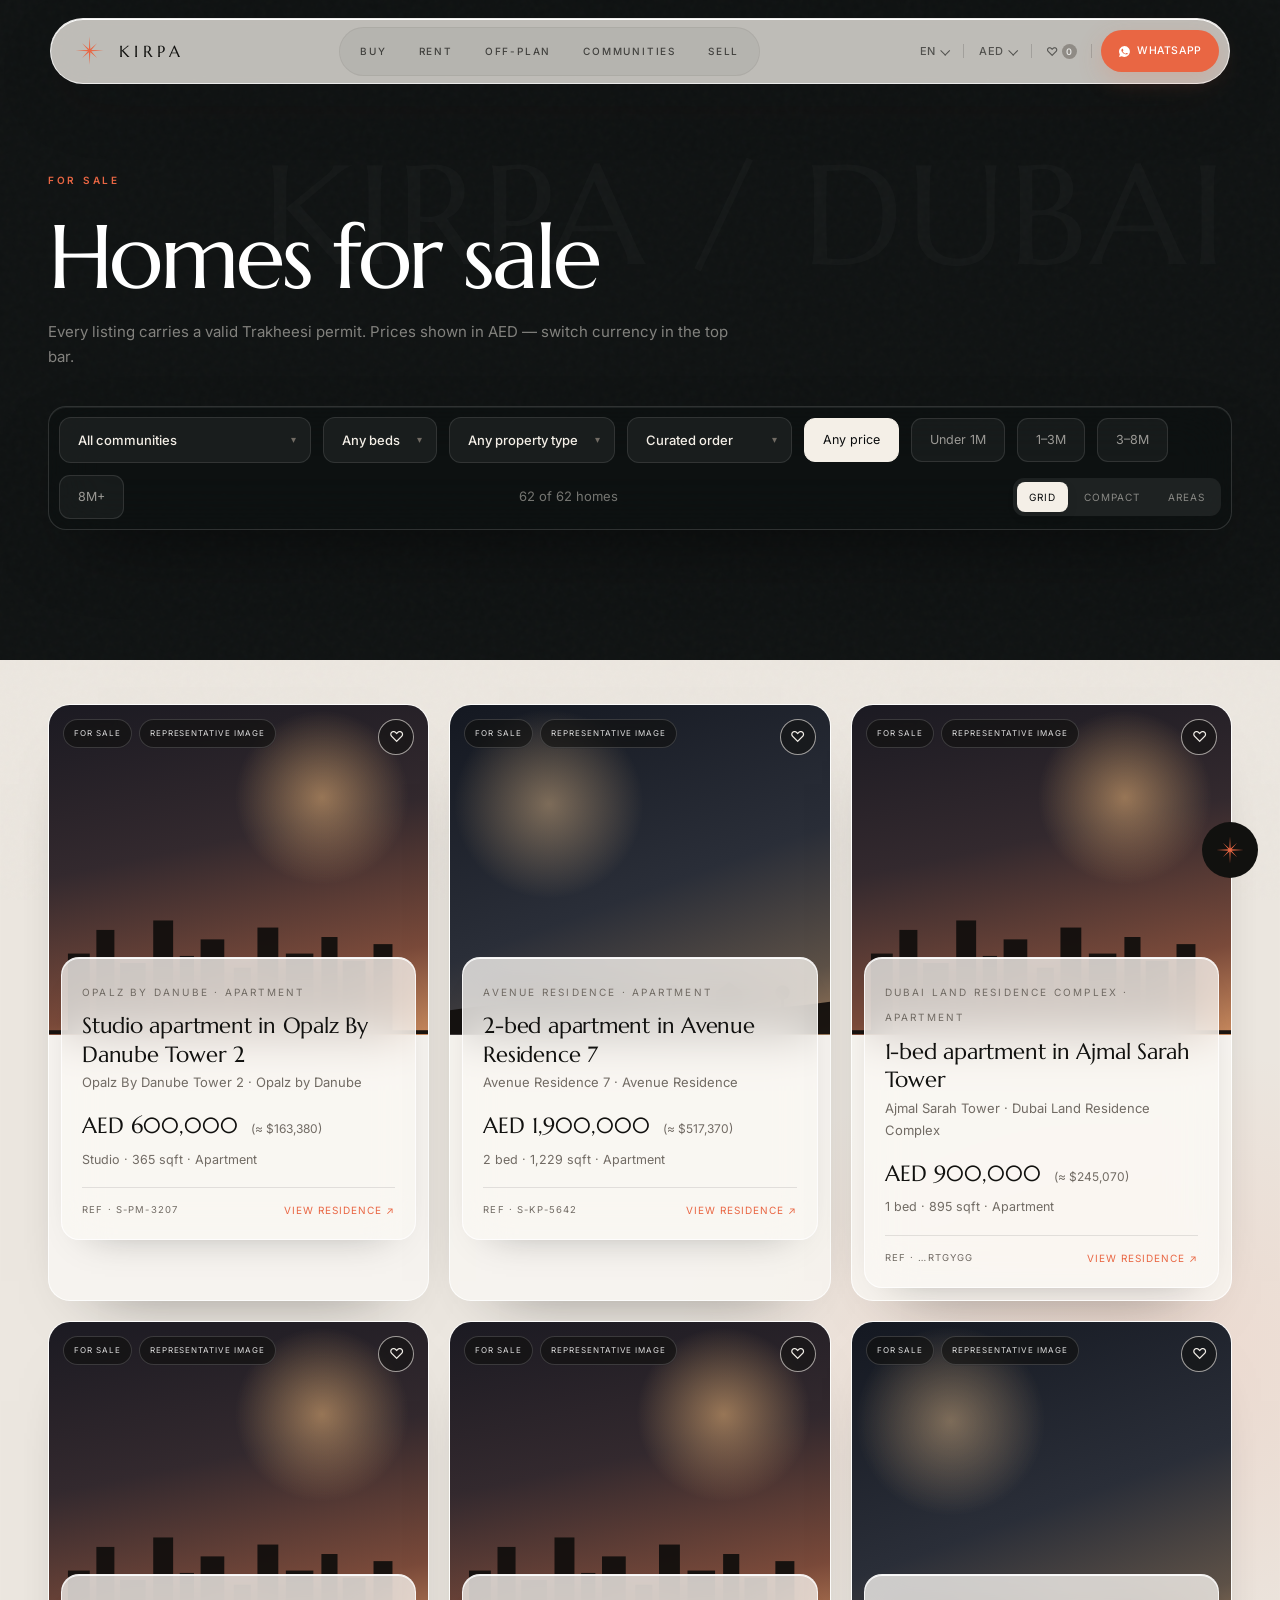
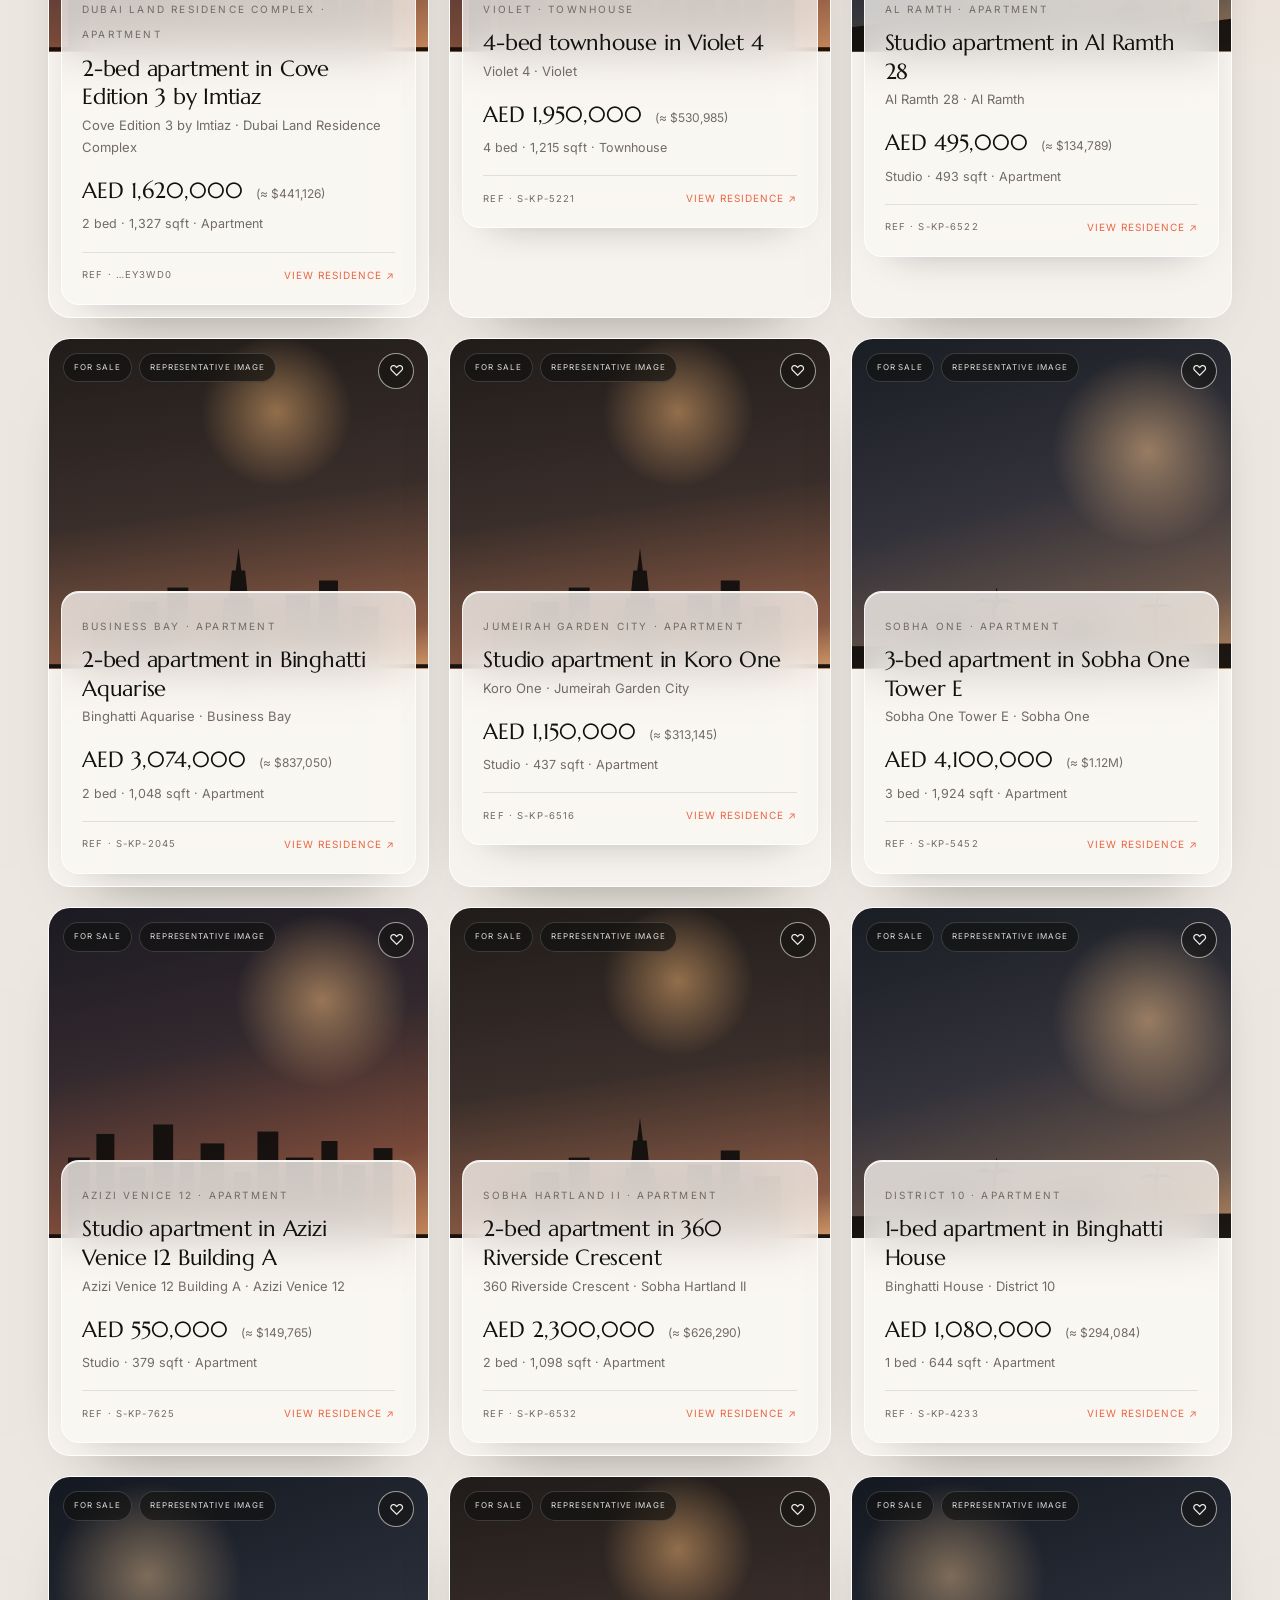
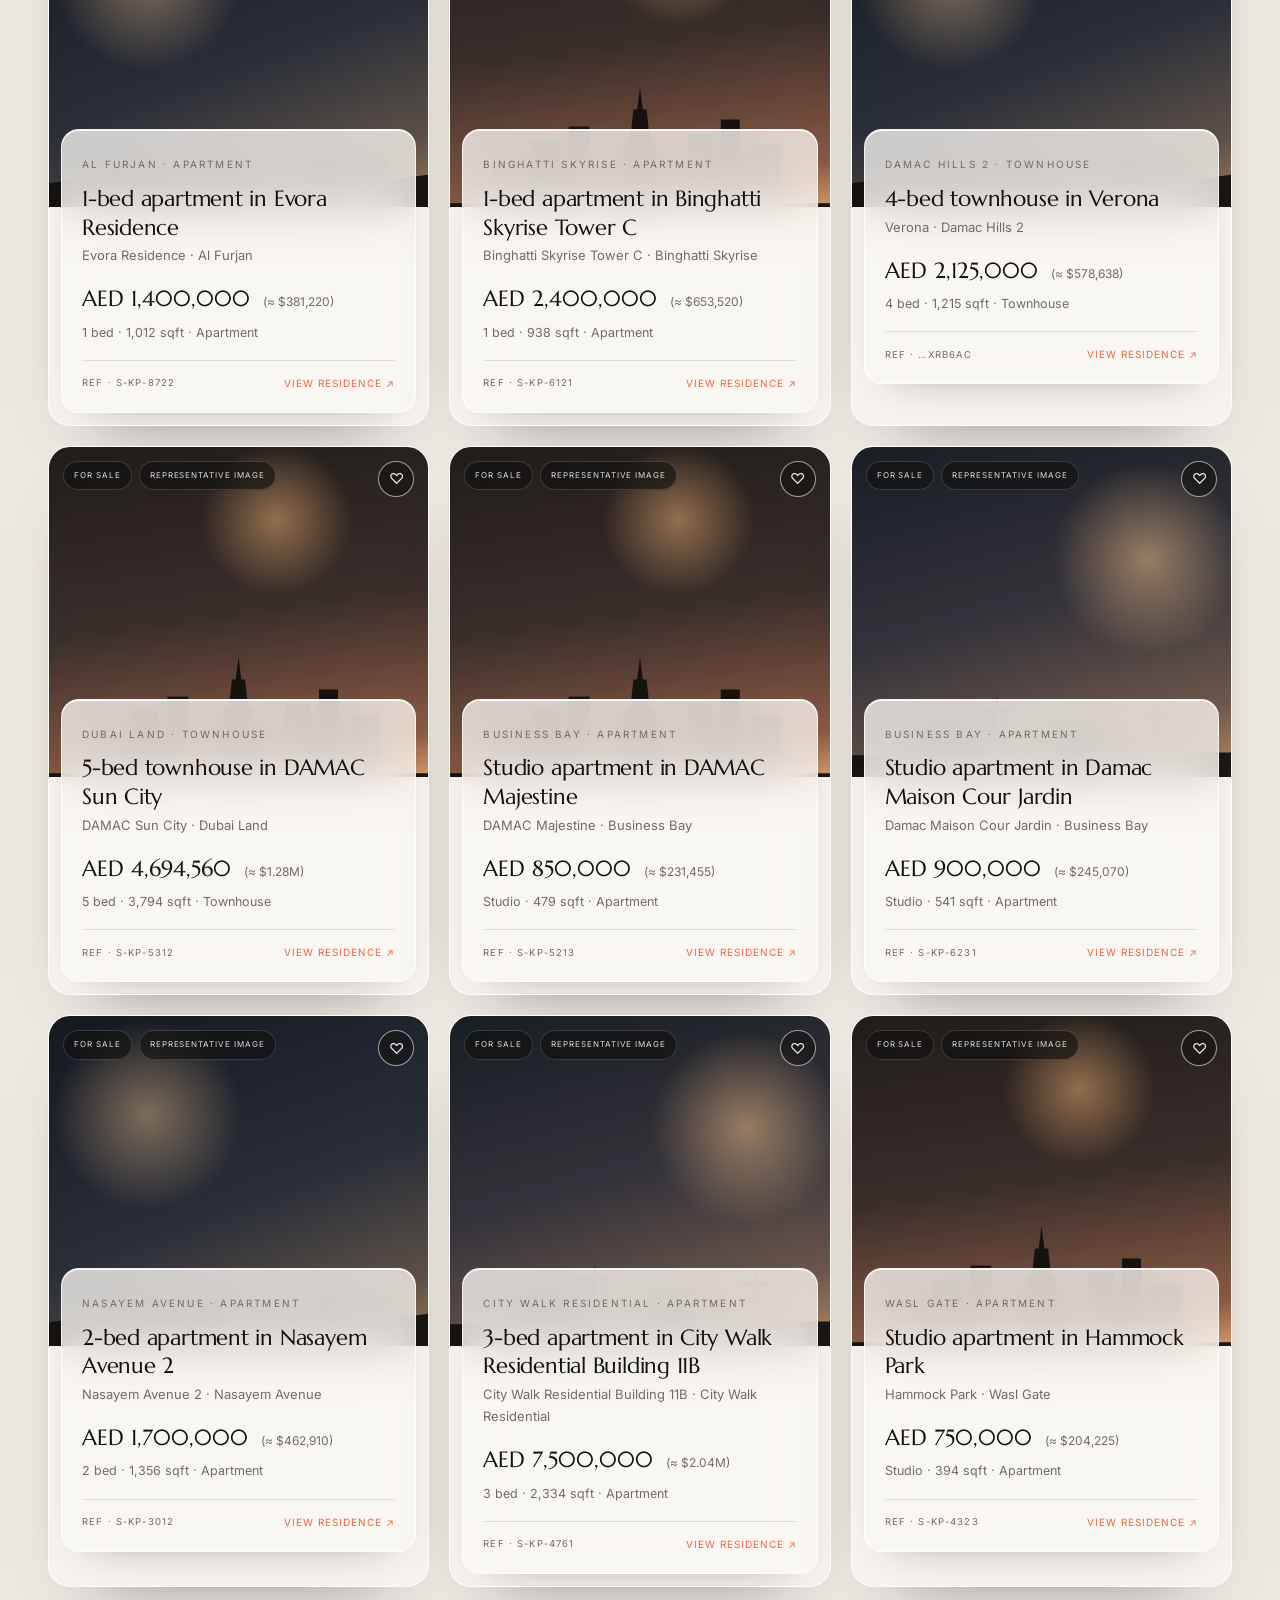
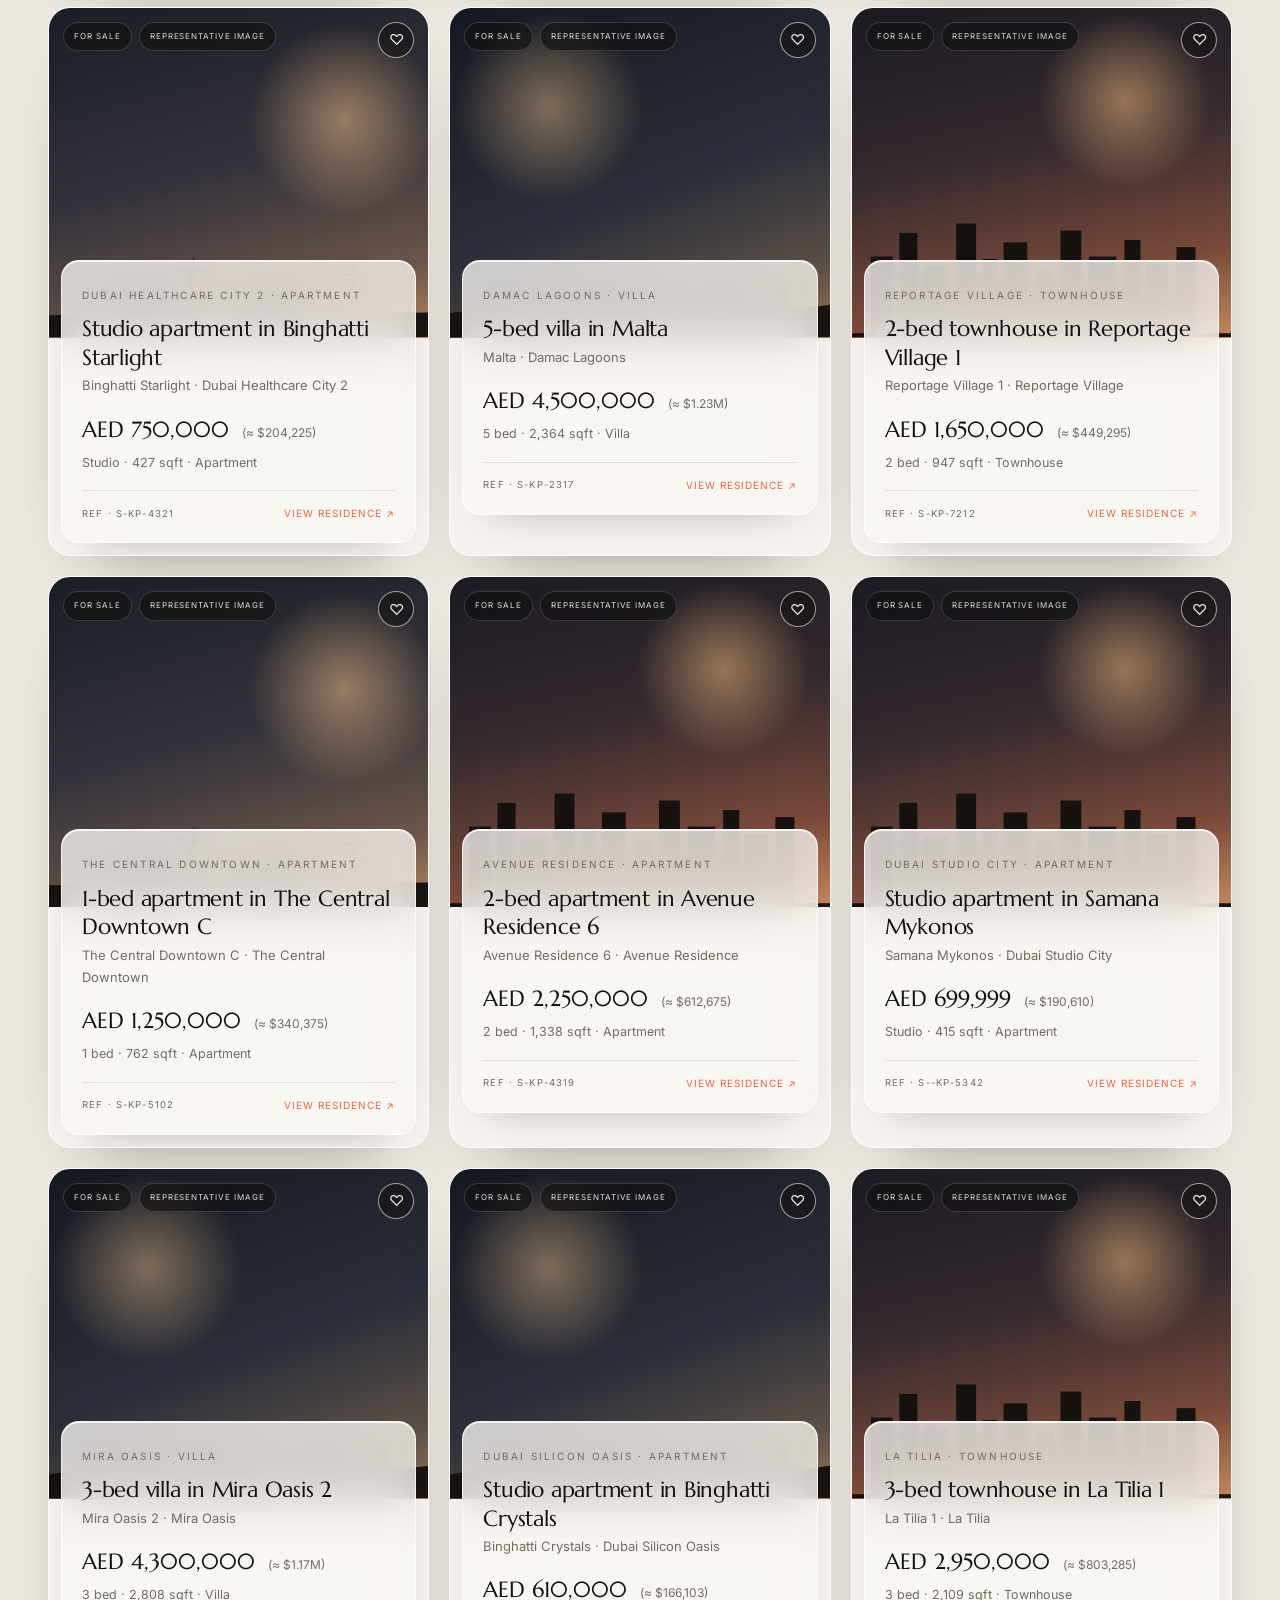
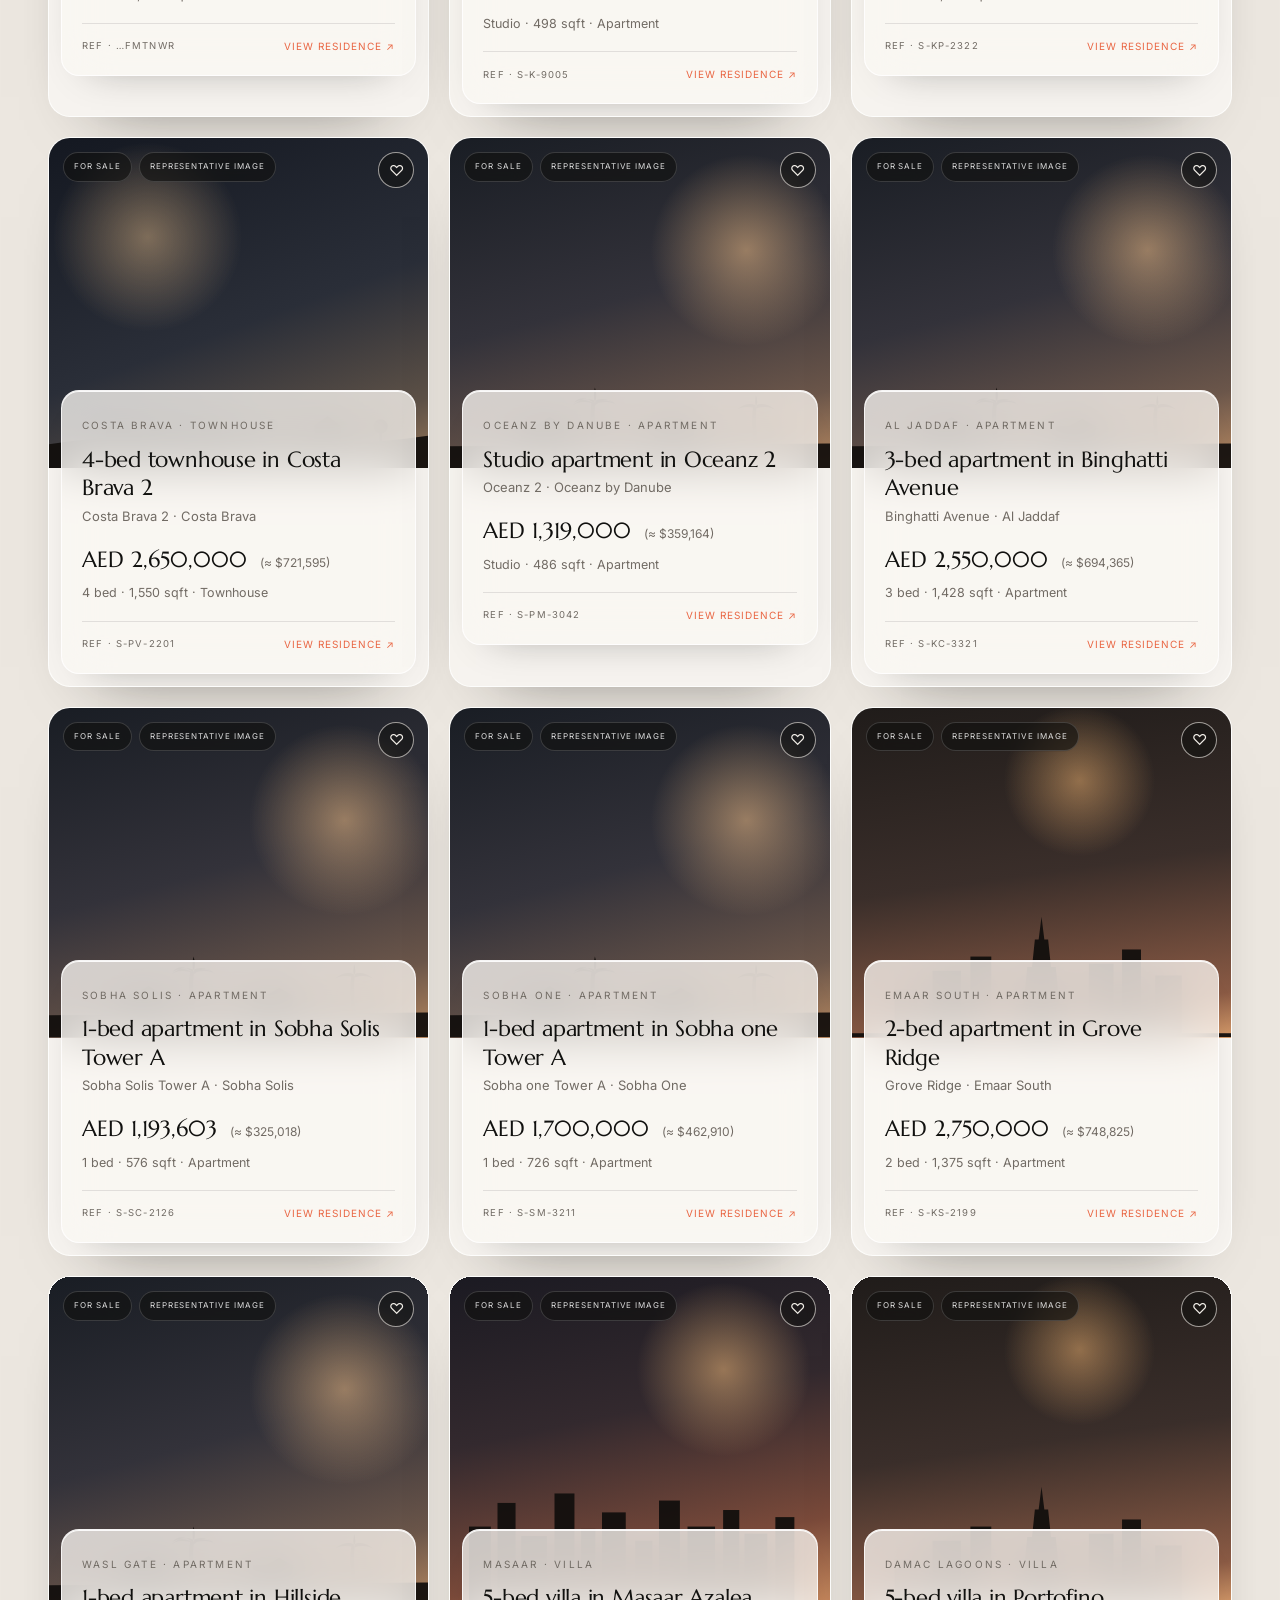
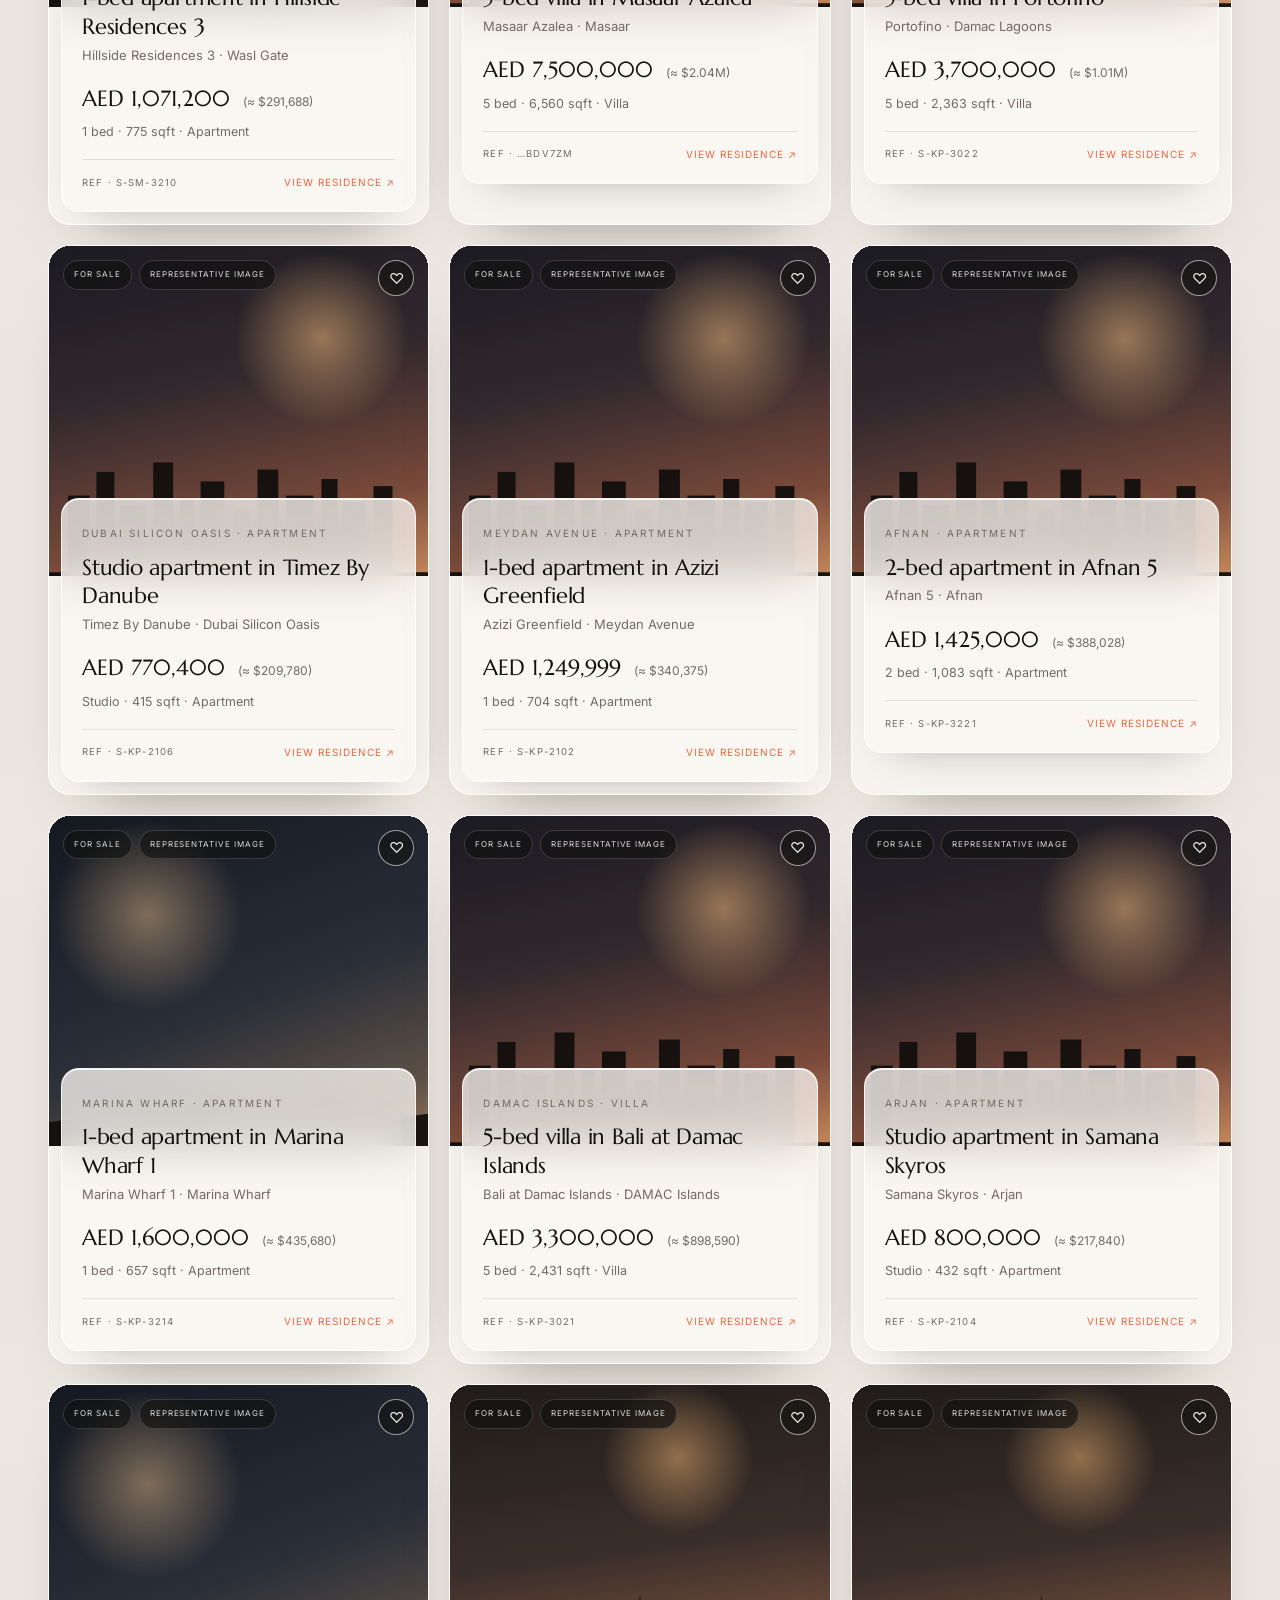
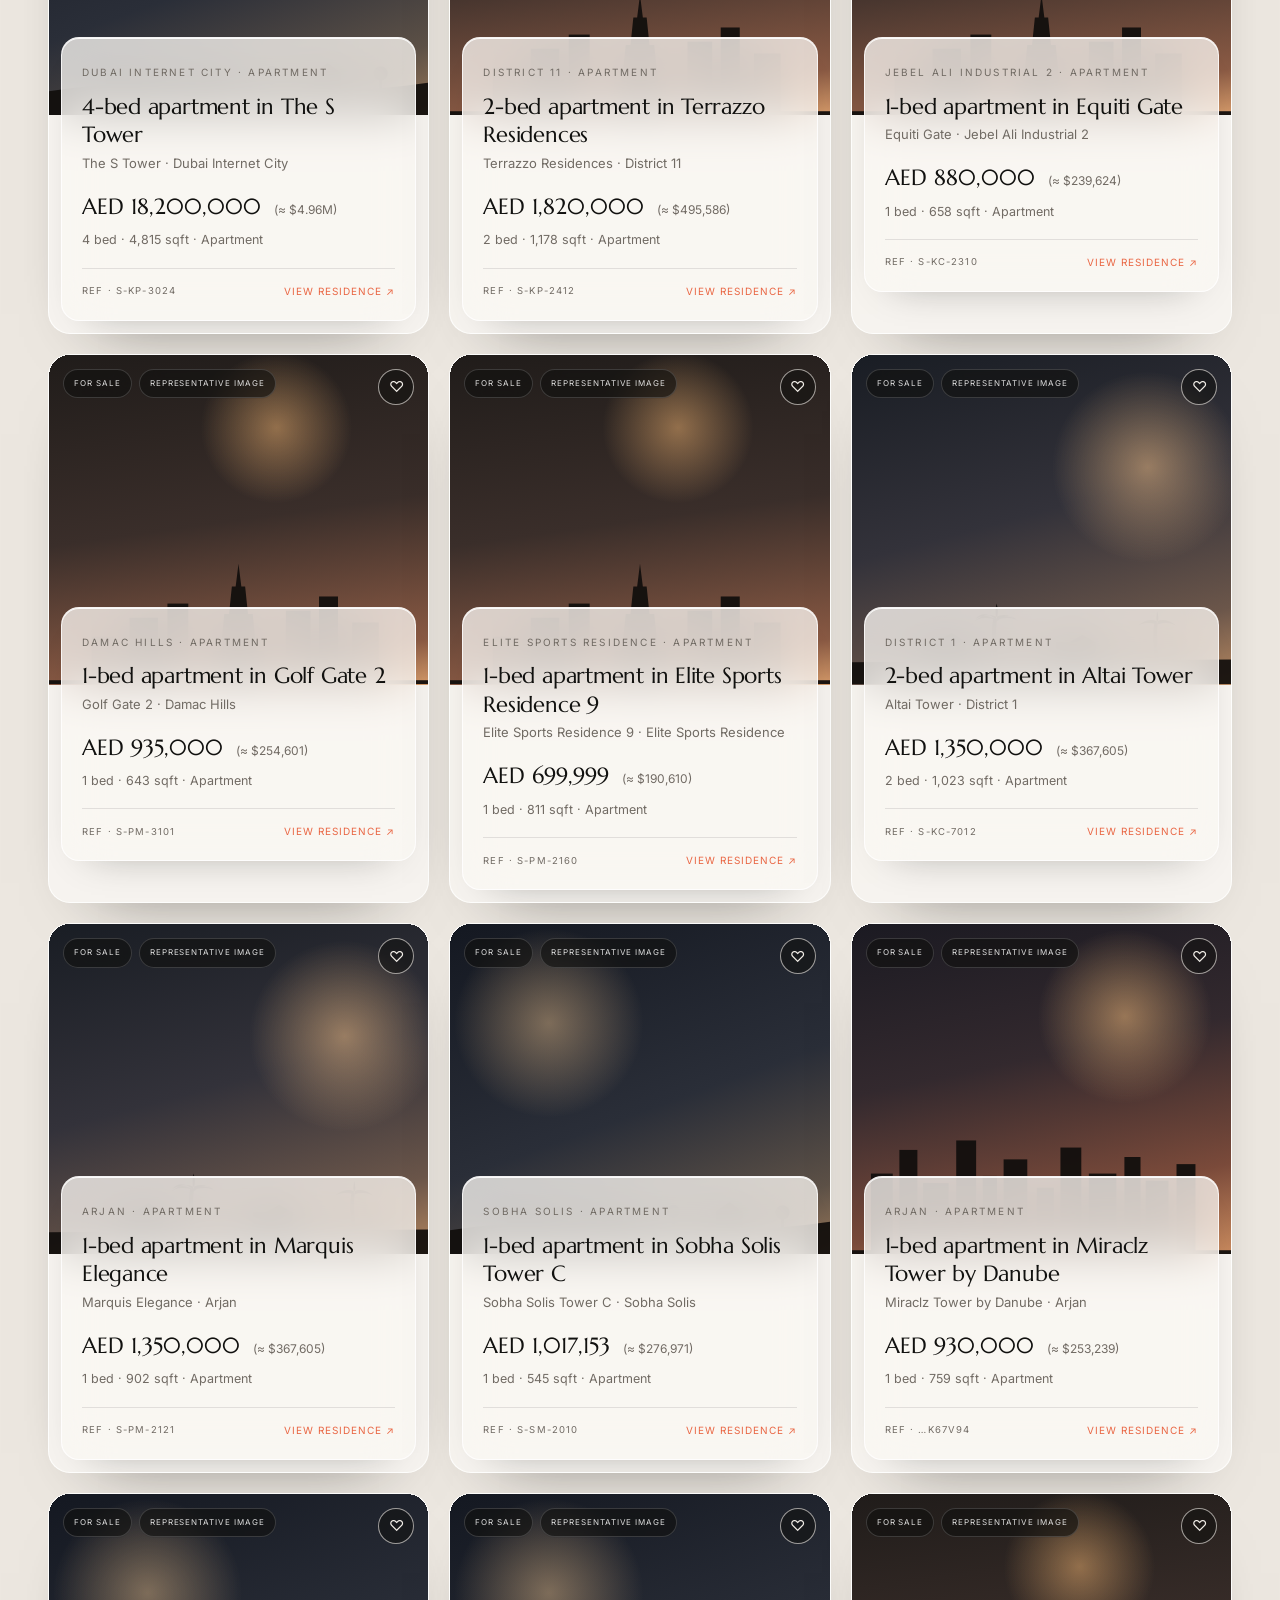
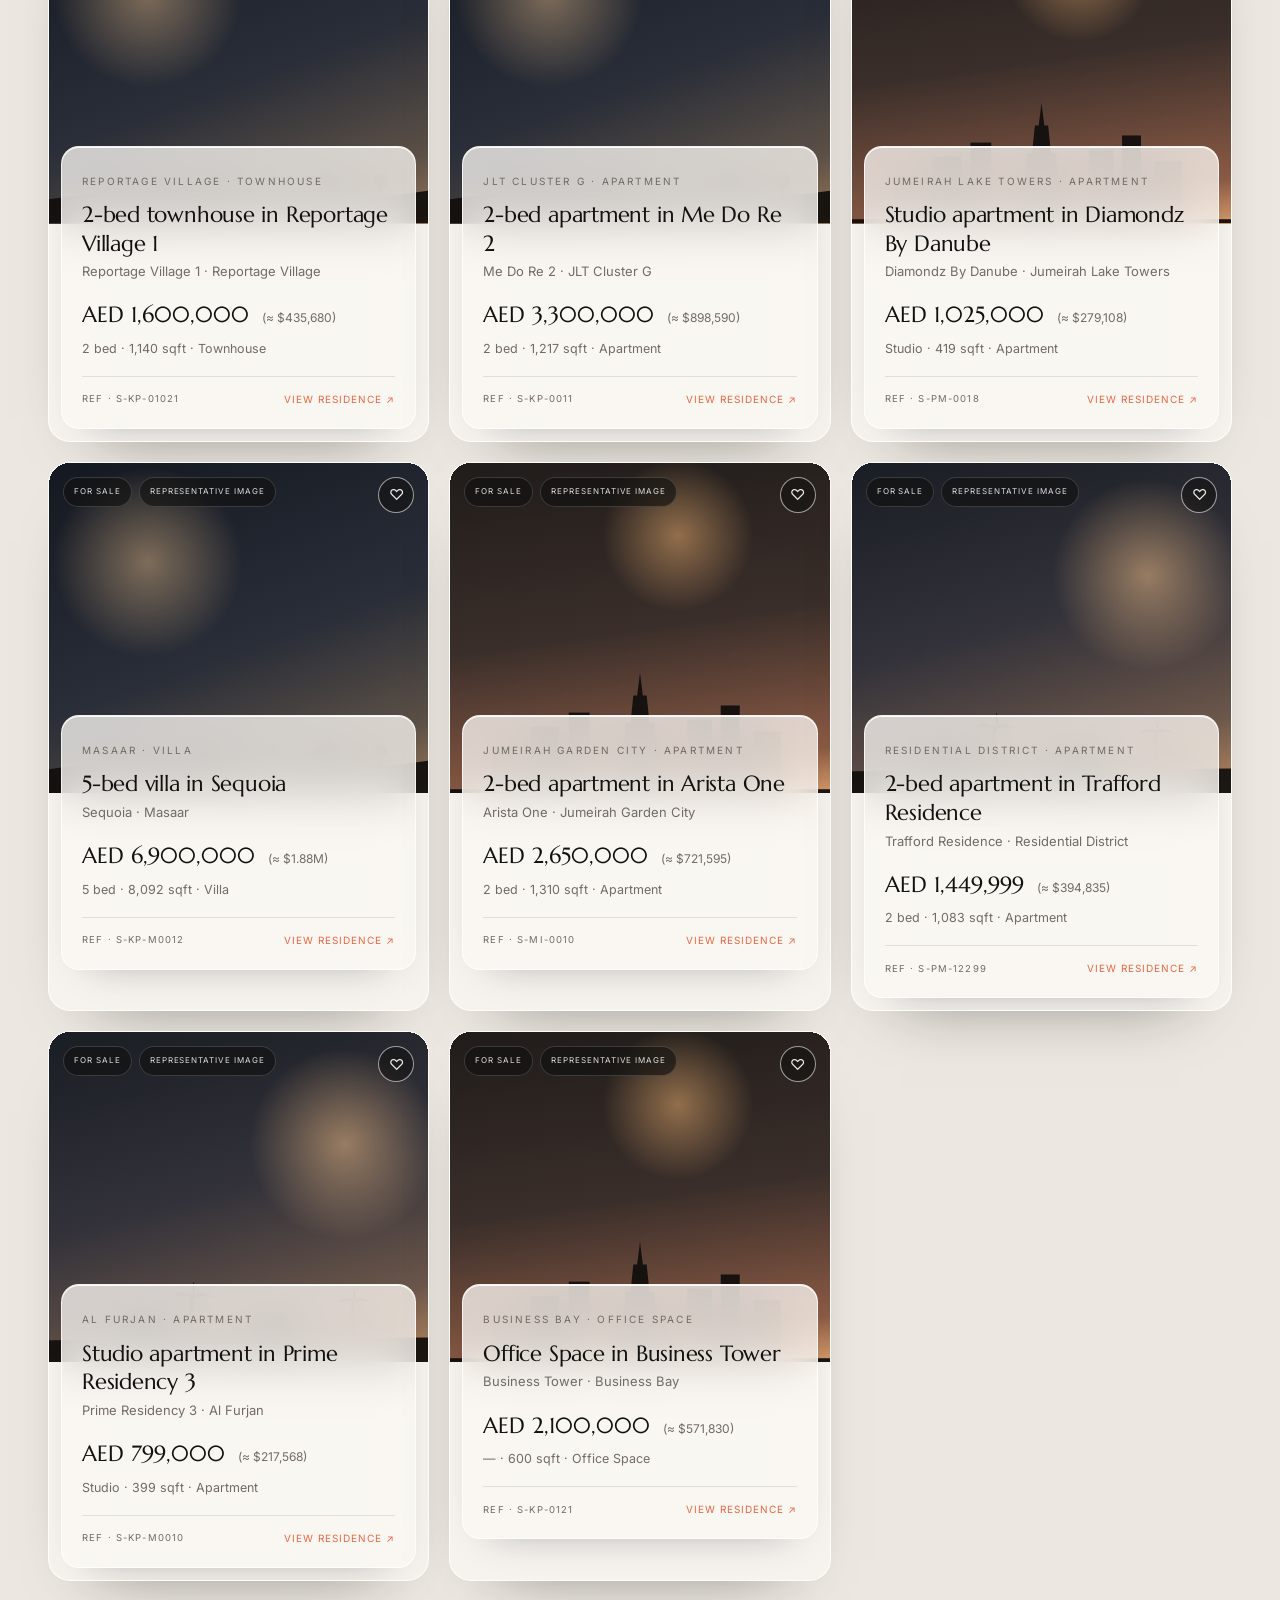
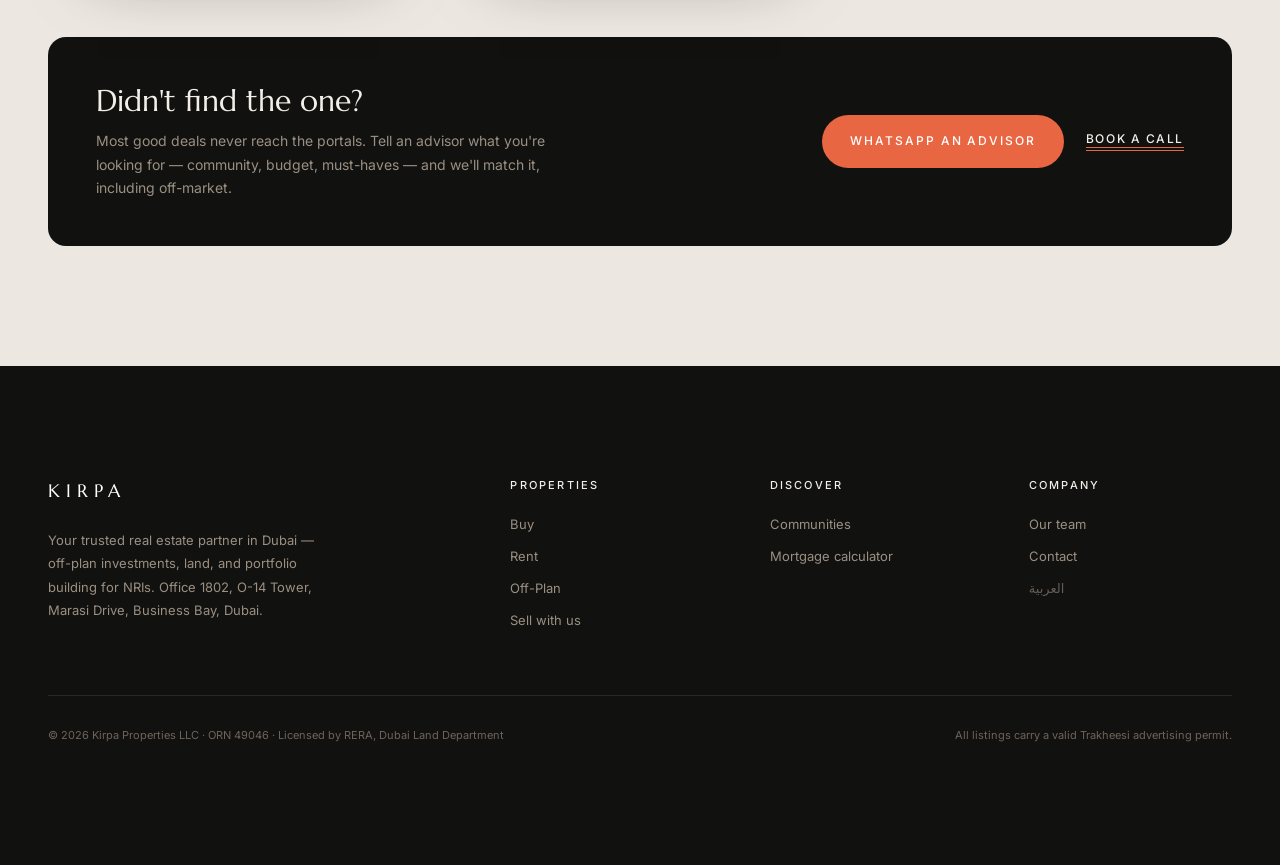
==== commit d1fe4fdd: "v22" ====
--- a/buy/index.html
+++ b/buy/index.html
@@ -15,9 +15,9 @@
 <meta name="twitter:card" content="summary_large_image">
 <link rel="preconnect" href="https://fonts.googleapis.com">
 <link href="https://fonts.googleapis.com/css2?family=Marcellus&family=Inter:wght@400;500;600&family=Amiri&family=Noto+Kufi+Arabic:wght@400;500;600&display=swap" rel="stylesheet">
-<link rel="stylesheet" href="../assets/kirpa.css?v=24">
+<link rel="stylesheet" href="../assets/kirpa.css?v=25">
 </head>
-<body>
+<body class="property-index">
 
 <header id="hdr">
   <div class="nav">
@@ -105,8 +105,9 @@
 <script>window.BASE='../';window.HEADER_SOLID=true;window.PAGE_STATUS='sale';</script>
 <script src="../assets/i18n.js?v=14"></script>
 <script src="../assets/listings.js?v=14"></script>
-<script src="../assets/kirpa.js?v=21"></script>
+<script src="../assets/kirpa.js?v=22"></script>
 <script src="../assets/premium.js?v=1"></script>
+<script src="../assets/experience.js?v=1"></script>
 <script>
 const pool=LISTINGS.filter(l=>l.status===window.PAGE_STATUS);
 /* populate community filter from data */
--- a/assets/kirpa.css
+++ b/assets/kirpa.css
@@ -1006,3 +1006,395 @@
   .gallery-note{display:grid;font-size:8px}.lp-grid{padding:42px 20px 90px}
   .diligence-grid{grid-template-columns:1fr}.side-card{padding:25px}
 }
+
+/* ============================================================
+   KIRPA IMMERSIVE — LIQUID GLASS × DUBAI AFTER DARK
+   Second-pass art direction: cinematic hierarchy, segmented
+   controls, editorial property layouts and purposeful motion.
+   ============================================================ */
+:root{
+  --night:#090B0C;
+  --night-2:#101313;
+  --night-3:#171A19;
+  --ivory:#F4EFE7;
+  --ember:#EF704C;
+  --glass-dark:rgba(16,19,19,.62);
+  --glass-light:rgba(255,255,255,.68);
+  --glass-line:rgba(255,255,255,.16);
+  --ease-out:cubic-bezier(.16,1,.3,1);
+  --ease-smooth:cubic-bezier(.22,.61,.36,1)
+}
+html{scrollbar-color:rgba(113,107,100,.55) transparent}
+body{background-color:#ECE7E0}
+.kr-scroll-progress{
+  position:fixed;left:0;right:0;top:0;height:2px;z-index:120;pointer-events:none;
+  background:linear-gradient(90deg,var(--ember),#F4B695);
+  transform:scaleX(var(--scroll-progress,0));transform-origin:left center;
+  box-shadow:0 0 18px rgba(239,112,76,.5)
+}
+header{transition:transform .55s var(--ease-out)}
+header.nav-away{transform:translateY(-115%)}
+.nav{
+  height:66px;max-width:1180px;padding:0 10px 0 22px;border-radius:999px;
+  background:linear-gradient(135deg,rgba(19,22,22,.78),rgba(11,13,13,.55));
+  border:1px solid rgba(255,255,255,.18);
+  box-shadow:0 20px 70px rgba(0,0,0,.24),inset 0 1px 0 rgba(255,255,255,.1)
+}
+header.solid .nav{
+  background:rgba(246,242,235,.76);border-color:rgba(255,255,255,.72);
+  box-shadow:0 22px 60px rgba(20,18,16,.13),inset 0 1px 0 #fff
+}
+.nav-links{
+  padding:5px;background:rgba(255,255,255,.065);border:1px solid rgba(255,255,255,.08);
+  border-radius:999px;gap:2px
+}
+header.solid .nav-links{background:rgba(17,17,15,.045);border-color:rgba(17,17,15,.06)}
+.nav-links a{padding:10px 15px;border-radius:999px;opacity:.7}
+.nav-links a::after{display:none}
+.nav-links a:hover,.nav-links a.current{background:rgba(255,255,255,.11);color:inherit;opacity:1}
+header.solid .nav-links a:hover,header.solid .nav-links a.current{background:#fff;color:var(--ink);box-shadow:0 6px 18px rgba(17,17,15,.07)}
+.nav-cta,.btn,.sbar .go{transform:translate(var(--mag-x,0),var(--mag-y,0));transition:transform .18s ease,background .3s,color .3s,box-shadow .3s}
+.nav-cta{padding:12px 17px;box-shadow:0 8px 24px rgba(239,112,76,.22)}
+
+/* first-view brand curtain */
+.kr-intro{
+  position:fixed;inset:0;z-index:99999;background:var(--night);color:var(--ivory);
+  display:flex;flex-direction:column;align-items:center;justify-content:center;
+  opacity:0;transition:opacity .25s ease;overflow:hidden
+}
+.kr-intro::before,.kr-intro::after{
+  content:'';position:absolute;inset:0;background:var(--ember);transform:translateX(-101%)
+}
+.kr-intro::after{background:#D85838;transform:translateX(101%)}
+.kr-intro.show{opacity:1}.kr-intro.leave{opacity:0;transition-delay:.35s}
+.kr-intro.leave::before{animation:intro-left .75s var(--ease-out) both}
+.kr-intro.leave::after{animation:intro-right .75s var(--ease-out) both}
+.kr-intro-mark{font-size:32px;color:var(--ember);animation:intro-spin .9s var(--ease-out) both}
+.kr-intro-word{font:400 clamp(42px,8vw,88px)/1 var(--display);letter-spacing:.36em;margin:20px 0 12px;padding-left:.36em}
+.kr-intro>span{font-size:9px;letter-spacing:.28em;text-transform:uppercase;color:rgba(244,239,231,.45)}
+@keyframes intro-left{to{transform:translateX(101%)}}
+@keyframes intro-right{to{transform:translateX(-101%)}}
+@keyframes intro-spin{from{transform:rotate(-80deg) scale(.4);opacity:0}to{transform:rotate(0) scale(1);opacity:1}}
+.kr-pointer-halo{
+  position:fixed;left:0;top:0;width:36px;height:36px;border:1px solid rgba(239,112,76,.48);
+  border-radius:50%;z-index:200;pointer-events:none;opacity:0;
+  box-shadow:inset 0 0 16px rgba(239,112,76,.08);transition:opacity .25s,width .2s,height .2s
+}
+.kr-pointer-halo.visible{opacity:.7}
+
+/* deliberate reveal choreography */
+.motion-node{opacity:0;transform:translateY(28px);filter:blur(8px);transition:opacity .9s var(--ease-out),transform .9s var(--ease-out),filter .9s var(--ease-out)}
+.motion-node.motion-in{opacity:1;transform:none;filter:none}
+.insight-grid article.motion-node:nth-child(2){transition-delay:.09s}
+.insight-grid article.motion-node:nth-child(3){transition-delay:.18s}
+
+/* homepage atmosphere */
+.home-page{
+  background:
+    radial-gradient(65rem 42rem at 82% 12%,rgba(239,112,76,.12),transparent 62%),
+    radial-gradient(45rem 35rem at 8% 52%,rgba(92,116,107,.10),transparent 70%),
+    var(--night);
+  color:var(--ivory)
+}
+.home-page::before{opacity:.11;z-index:0}
+.home-page>section,.home-page>.kr-ticker,.home-page>footer{position:relative}
+.home-page .hero{
+  min-height:106svh;background:var(--night);border-radius:0 0 42px 42px;overflow:hidden
+}
+.home-page .hero::before{
+  content:'';position:absolute;inset:0;z-index:1;pointer-events:none;
+  background:
+    radial-gradient(48rem 36rem at 78% 55%,rgba(239,112,76,.15),transparent 65%),
+    linear-gradient(105deg,rgba(8,10,10,.92) 4%,rgba(8,10,10,.66) 43%,rgba(8,10,10,.08) 76%)
+}
+.home-page .hero .photo::after{
+  background:
+    linear-gradient(90deg,rgba(5,7,7,.82) 0%,rgba(5,7,7,.48) 39%,rgba(5,7,7,.1) 70%),
+    linear-gradient(0deg,rgba(5,7,7,.86) 0%,transparent 50%,rgba(5,7,7,.38) 100%)
+}
+.home-page .hero .photo .ph-img{filter:saturate(.72) contrast(1.08);transform:scale(1.015)}
+.home-page .hero-inner{padding-top:138px;padding-bottom:44px;justify-content:center}
+.home-page .hero h1{font-size:clamp(62px,8.6vw,126px);max-width:8.5ch;line-height:.88;letter-spacing:-.055em}
+.home-page .hero h1::after{
+  content:'✦';font-family:var(--body);font-size:.14em;color:var(--ember);
+  vertical-align:top;margin-left:.22em;display:inline-block;transform:translateY(.28em)
+}
+.home-page .hero-copy{max-width:560px;color:rgba(244,239,231,.66)}
+.hero-segments{
+  --segment-index:0;position:relative;width:315px;display:grid;grid-template-columns:repeat(3,1fr);
+  padding:5px;margin-bottom:9px;border-radius:999px;background:rgba(8,10,10,.48);
+  border:1px solid rgba(255,255,255,.16);backdrop-filter:blur(22px) saturate(145%);
+  -webkit-backdrop-filter:blur(22px) saturate(145%);box-shadow:inset 0 1px 0 rgba(255,255,255,.08)
+}
+.hero-segments button{
+  position:relative;z-index:2;height:38px;border:0;background:none;color:rgba(244,239,231,.52);
+  border-radius:999px;font-size:10px;letter-spacing:.12em;text-transform:uppercase;transition:color .3s
+}
+.hero-segments button.on{color:var(--night)}
+.segment-glider{
+  position:absolute;z-index:1;left:5px;top:5px;bottom:5px;width:calc((100% - 10px)/3);
+  border-radius:999px;background:var(--ivory);box-shadow:0 8px 24px rgba(0,0,0,.22);
+  transform:translateX(calc(var(--segment-index)*100%));transition:transform .5s var(--ease-out)
+}
+.home-page .sbar{
+  background:rgba(246,242,235,.78);border:1px solid rgba(255,255,255,.68);
+  backdrop-filter:blur(30px) saturate(160%);-webkit-backdrop-filter:blur(30px) saturate(160%);
+  border-radius:18px;box-shadow:0 28px 80px -24px rgba(0,0,0,.8),inset 0 1px 0 rgba(255,255,255,.82)
+}
+.home-page .sbar>.sel:first-child{display:none}
+.home-page .sbar input{min-height:62px}
+.home-page .sbar .go{margin:6px;border-radius:13px;padding-inline:29px}
+.hero-market{
+  width:min(980px,100%);display:grid;grid-template-columns:1.2fr repeat(3,1fr);align-items:stretch;
+  margin-top:18px;border:1px solid rgba(255,255,255,.13);border-radius:16px;overflow:hidden;
+  background:rgba(8,10,10,.38);backdrop-filter:blur(22px);-webkit-backdrop-filter:blur(22px)
+}
+.hero-market>div,.hero-market>a{min-height:68px;padding:13px 18px;border-right:1px solid rgba(255,255,255,.1);display:flex;flex-direction:column;justify-content:center}
+.hero-market>*:last-child{border-right:0}
+.hero-market b{font:400 17px/1.15 var(--display);color:#fff}.hero-market span{font-size:8px;letter-spacing:.12em;text-transform:uppercase;color:rgba(244,239,231,.42)}
+.hero-market>div:first-child{flex-direction:row;align-items:center;justify-content:flex-start;gap:10px}
+.pulse-dot{width:7px;height:7px;border-radius:50%;background:#78C79B;box-shadow:0 0 0 0 rgba(120,199,155,.5);animation:market-pulse 2.2s infinite}
+@keyframes market-pulse{50%{box-shadow:0 0 0 7px rgba(120,199,155,0)}}
+.home-page .hero-foot{margin-top:18px}
+.kr-ticker{
+  overflow:hidden;background:var(--ember);color:#110D0B;border-block:1px solid rgba(0,0,0,.12);
+  transform:rotate(-1.2deg) scale(1.02);z-index:5;margin:-13px 0 0
+}
+.kr-ticker-track{
+  width:max-content;display:flex;align-items:center;gap:25px;padding:13px 0;
+  font:500 9px/1 var(--body);letter-spacing:.2em;text-transform:uppercase;
+  animation:kr-ticker 28s linear infinite
+}
+.kr-ticker-track i{font-style:normal;font-size:10px}.kr-ticker-track span{white-space:nowrap}
+@keyframes kr-ticker{to{transform:translateX(-50%)}}
+
+/* dark editorial section rhythm */
+.home-page #explore{background:linear-gradient(180deg,var(--night) 0%,#0D1010 100%)}
+.home-page .sec-head h2,.home-page .atlas-panel h3,.home-page .lead-advisor h3,.home-page .advisor-promise h3,.home-page .insight-grid h3{color:var(--ivory)}
+.home-page .tabs .tab,.home-page .collection-tab{
+  color:rgba(244,239,231,.55);border-color:rgba(255,255,255,.14);background:rgba(255,255,255,.035)
+}
+.home-page .tabs .tab.on,.home-page .collection-tab.on{background:var(--ivory);color:var(--night);border-color:var(--ivory)}
+.home-page .link{color:var(--ivory)}
+.home-page .explore-grid{
+  grid-template-columns:1.35fr .9fr 1.1fr .75fr;gap:10px;padding-bottom:120px
+}
+.home-page .tile{height:500px;border-radius:26px;border:1px solid rgba(255,255,255,.1)}
+.home-page .tile:nth-child(2),.home-page .tile:nth-child(4){transform:translateY(48px)}
+.home-page .tile .photo::before{
+  content:'';position:absolute;inset:0;z-index:2;pointer-events:none;
+  box-shadow:inset 0 0 0 1px rgba(255,255,255,.05),inset 0 80px 100px rgba(255,255,255,.025)
+}
+.home-page .dubai-atlas{
+  background:linear-gradient(145deg,rgba(27,30,29,.9),rgba(12,14,14,.92));
+  border:1px solid rgba(255,255,255,.13);box-shadow:0 50px 120px -60px rgba(0,0,0,.85),inset 0 1px 0 rgba(255,255,255,.08)
+}
+.home-page .atlas-map{background:radial-gradient(circle at 35% 65%,rgba(239,112,76,.2),transparent 30%),linear-gradient(135deg,#121514,#222522)}
+.home-page .atlas-panel,.home-page .atlas-stats div{background:rgba(14,16,16,.48)}
+
+/* bento property cinema */
+.private-edit{background:
+  radial-gradient(48rem 28rem at 82% 34%,rgba(239,112,76,.10),transparent 70%),
+  #0D1010}
+.home-page .private-edit .sec-head{align-items:center}
+.home-page .private-edit #resGrid{
+  display:grid;grid-template-columns:repeat(4,minmax(0,1fr));grid-template-rows:repeat(2,310px);
+  gap:12px
+}
+.home-page .private-edit .res{
+  position:relative;height:310px;border-radius:25px;border:1px solid rgba(255,255,255,.14);
+  background:#121515;box-shadow:0 30px 80px -48px rgba(0,0,0,.9);overflow:hidden
+}
+.home-page .private-edit .res:first-child{grid-column:span 2;grid-row:span 2;height:632px}
+.home-page .private-edit .res-media{position:absolute;inset:0}
+.home-page .private-edit .res .photo{height:100%}
+.home-page .private-edit .res .photo::after{
+  content:'';position:absolute;inset:0;background:linear-gradient(0deg,rgba(5,7,7,.9) 0%,rgba(5,7,7,.14) 68%)
+}
+.home-page .private-edit .res-pad{
+  position:absolute;z-index:4;left:12px;right:12px;bottom:12px;margin:0;padding:18px;
+  color:var(--ivory);border:1px solid rgba(255,255,255,.14);border-radius:17px;
+  background:rgba(12,14,14,.58);backdrop-filter:blur(22px) saturate(140%);
+  -webkit-backdrop-filter:blur(22px) saturate(140%);box-shadow:inset 0 1px 0 rgba(255,255,255,.08)
+}
+.home-page .private-edit .res:first-child .res-pad{padding:25px}
+.home-page .private-edit .res h3{color:#fff;font-size:18px;margin:6px 0 0}
+.home-page .private-edit .res:first-child h3{font-size:34px;max-width:14ch}
+.home-page .private-edit .res .place{color:rgba(244,239,231,.48);font-size:11px}
+.home-page .private-edit .res .price{color:#fff;font-size:16px;margin-top:8px}
+.home-page .private-edit .res:first-child .price{font-size:23px}
+.home-page .private-edit .res .specs{display:none}
+.home-page .private-edit .res .foot{margin-top:9px;padding-top:9px;border-color:rgba(255,255,255,.12)}
+.home-page .private-edit .res .permit{color:rgba(244,239,231,.42)}
+.home-page .private-edit .res-arrow{color:#F29A7B}
+.home-page .private-edit .res:hover{transform:translateY(-5px) scale(1.006);border-color:rgba(239,112,76,.45)}
+.home-page .private-edit .res:hover .ph-img{transform:scale(1.055)}
+
+/* immersive dark glass feature sections */
+.home-page #offplan{background:#0D1010}
+.home-page .offplan{
+  background:rgba(24,27,26,.68);border:1px solid rgba(255,255,255,.13);
+  box-shadow:0 50px 100px -60px #000,inset 0 1px 0 rgba(255,255,255,.07)
+}
+.home-page .sell{border-radius:42px;margin-inline:12px;border:1px solid rgba(255,255,255,.1)}
+.home-page .advisor-stage{gap:12px}
+.home-page .lead-advisor,.home-page .advisor-promise{
+  color:var(--ivory);background:rgba(255,255,255,.045);border-color:rgba(255,255,255,.13);
+  box-shadow:inset 0 1px 0 rgba(255,255,255,.05);backdrop-filter:blur(18px)
+}
+.home-page .lead-advisor p,.home-page .advisor-promise p{color:rgba(244,239,231,.5)}
+.home-page .proof{color:var(--ivory);background:rgba(255,255,255,.045);border-color:rgba(255,255,255,.12)}
+.home-page .proof b{color:var(--ivory)}.home-page .proof .sub{color:rgba(244,239,231,.46)}
+.home-page .insights{background:linear-gradient(180deg,var(--night),#101312)}
+.home-page .insight-grid article{
+  background:rgba(255,255,255,.035);border:1px solid rgba(255,255,255,.12);border-radius:22px;
+  box-shadow:inset 0 1px 0 rgba(255,255,255,.04)
+}
+.home-page .insight-grid article:hover{background:rgba(255,255,255,.065);transform:translateY(-5px);transition:transform .35s,background .35s}
+.home-page .insight-grid p{color:rgba(244,239,231,.48)}
+.home-page .kr-band{background:#101312!important;color:var(--ivory)}
+.home-page .kr-head h3{color:var(--ivory)}
+.home-page .kr-signal{background:rgba(255,255,255,.04);border-color:rgba(255,255,255,.12)}
+.home-page .kr-signal a{color:#F29A7B}
+
+/* premium listing indexes: dark search theatre, luminous content */
+.property-index{
+  background:
+    radial-gradient(42rem 30rem at 88% 10%,rgba(239,112,76,.12),transparent 68%),
+    linear-gradient(180deg,#101313 0 660px,#ECE7E0 660px)
+}
+.property-index .page-head{
+  padding:166px 0 92px;color:var(--ivory);background:transparent;position:relative;overflow:visible
+}
+.property-index .page-head::before{
+  content:'KIRPA / DUBAI';position:absolute;right:4vw;top:145px;color:rgba(255,255,255,.025);
+  font:400 clamp(64px,11vw,170px)/1 var(--display);letter-spacing:.02em;white-space:nowrap;pointer-events:none
+}
+.property-index .page-head h1{color:#fff;font-size:clamp(56px,7vw,96px);position:relative}
+.property-index .page-head .sub{color:rgba(244,239,231,.5);position:relative}
+.property-index .fbar{
+  position:relative;z-index:3;padding:10px;border-color:rgba(255,255,255,.14);
+  background:rgba(12,15,15,.48);backdrop-filter:blur(28px) saturate(140%);
+  -webkit-backdrop-filter:blur(28px) saturate(140%);box-shadow:0 30px 80px -35px rgba(0,0,0,.75),inset 0 1px 0 rgba(255,255,255,.07)
+}
+.property-index .fbar .fsel{background:rgba(255,255,255,.055);border-color:rgba(255,255,255,.1)}
+.property-index .fsel select{color:var(--ivory)}
+.property-index .fsel select option{color:var(--ink);background:var(--paper)}
+.property-index .fchip{color:rgba(244,239,231,.6);background:rgba(255,255,255,.045);border-color:rgba(255,255,255,.11)}
+.property-index .fchip.on{background:var(--ivory);color:var(--night);border-color:var(--ivory)}
+.property-index .fcount{color:rgba(244,239,231,.45)}
+.property-index .view-switch{background:rgba(255,255,255,.07)}.property-index .view-switch button{color:rgba(244,239,231,.5)}.property-index .view-switch button.on{background:var(--ivory);color:var(--night)}
+.property-index .idx-grid{padding-top:82px;padding-bottom:120px}
+.property-index .res{background:rgba(250,248,244,.72);border-color:rgba(255,255,255,.8);box-shadow:0 30px 65px -50px rgba(17,17,15,.65)}
+.property-index .res .photo{height:330px}
+.property-index .res-pad{
+  position:relative;z-index:3;margin:-78px 12px 12px;padding:20px;border-radius:18px;
+  background:rgba(250,248,244,.78);border:1px solid rgba(255,255,255,.78);
+  backdrop-filter:blur(24px) saturate(150%);-webkit-backdrop-filter:blur(24px) saturate(150%);
+  box-shadow:0 18px 40px -30px rgba(17,17,15,.42),inset 0 1px 0 rgba(255,255,255,.9)
+}
+.property-index .res:hover{transform:translateY(-9px);box-shadow:0 40px 85px -50px rgba(17,17,15,.68)}
+.property-index .area-card{background:rgba(250,248,244,.7);border-color:rgba(255,255,255,.9);backdrop-filter:blur(16px)}
+
+/* property detail opens cinematically, then returns to calm ivory */
+.property-detail{background:linear-gradient(180deg,var(--night) 0 930px,#ECE7E0 930px)}
+.property-detail .lp-head{color:var(--ivory);padding-top:160px}
+.property-detail .crumb,.property-detail .lp-place{color:rgba(244,239,231,.48)}
+.property-detail .lp-title-row h1{color:#fff;max-width:13ch}
+.property-detail .lp-fav{color:#fff;border-color:rgba(255,255,255,.2);background:rgba(255,255,255,.06);backdrop-filter:blur(16px)}
+.property-detail .gallery{padding:10px;border:1px solid rgba(255,255,255,.13);border-radius:30px;background:rgba(255,255,255,.045);box-shadow:0 50px 100px -55px #000,inset 0 1px 0 rgba(255,255,255,.07)}
+.property-detail .gallery .main{border-radius:20px}.property-detail .gallery .side .photo{border-radius:17px}
+.property-detail .gallery-note{color:rgba(244,239,231,.45);padding-inline:14px}
+.property-detail .lp-grid{margin-top:58px;padding-top:70px;border-radius:34px 34px 0 0;background:rgba(246,242,235,.8);box-shadow:0 -30px 90px rgba(0,0,0,.1)}
+.property-detail .side-card{background:rgba(255,255,255,.62);border-color:rgba(255,255,255,.9);backdrop-filter:blur(26px) saturate(140%);-webkit-backdrop-filter:blur(26px) saturate(140%);box-shadow:0 35px 80px -48px rgba(17,17,15,.58),inset 0 1px 0 #fff}
+
+/* shared glass polish for secondary pages */
+body:not(.home-page):not(.property-index):not(.property-detail) .page-head{
+  color:var(--ivory);background:
+    radial-gradient(34rem 24rem at 82% 18%,rgba(239,112,76,.16),transparent 70%),
+    linear-gradient(145deg,var(--night),var(--night-2));padding-bottom:78px;border-radius:0 0 34px 34px
+}
+body:not(.home-page):not(.property-index):not(.property-detail) .page-head h1{color:#fff}
+body:not(.home-page):not(.property-index):not(.property-detail) .page-head .sub{color:rgba(244,239,231,.5)}
+.tm-card,.guide-card,.tool-card,.proj-card{
+  backdrop-filter:blur(18px);-webkit-backdrop-filter:blur(18px);border-color:rgba(255,255,255,.72)!important;
+  box-shadow:inset 0 1px 0 rgba(255,255,255,.72),0 26px 60px -52px rgba(17,17,15,.5)
+}
+
+/* mobile: premium, never cramped */
+@media(max-width:1120px){
+  .home-page .private-edit #resGrid{grid-template-columns:repeat(2,minmax(0,1fr));grid-template-rows:560px repeat(2,300px)}
+  .home-page .private-edit .res:first-child{grid-column:1/-1;grid-row:auto;height:560px}
+  .home-page .private-edit .res{height:300px}
+}
+@media(max-width:980px){
+  .home-page .explore-grid{grid-template-columns:repeat(2,1fr)}
+  .home-page .tile:nth-child(2),.home-page .tile:nth-child(4){transform:none}
+  .hero-market{grid-template-columns:repeat(2,1fr)}.hero-market>*:nth-child(2){border-right:0}.hero-market>*:nth-child(-n+2){border-bottom:1px solid rgba(255,255,255,.1)}
+  .property-index .view-switch{margin-left:0}
+}
+@media(max-width:700px){
+  .nav{height:58px;border-radius:999px}.nav-away{transform:none!important}
+  .home-page .hero{min-height:100svh;border-radius:0 0 26px 26px}
+  .home-page .hero-inner{padding-top:104px;padding-bottom:34px;justify-content:flex-end}
+  .home-page .hero h1{font-size:clamp(48px,14.4vw,68px);line-height:.91}
+  .home-page .hero-copy{font-size:13px;line-height:1.5;max-width:34ch}
+  .hero-segments{width:100%;margin-bottom:7px}.hero-segments button{height:35px;font-size:9px}
+  .home-page .sbar input{min-height:55px}
+  .hero-market{margin-top:11px}.hero-market>div,.hero-market>a{min-height:53px;padding:10px 12px}.hero-market b{font-size:14px}.hero-market span{font-size:7px}
+  .home-page .hero .chips{display:none}.home-page .hero-foot{display:none}
+  .kr-ticker{margin-top:-8px}.kr-ticker-track{padding:10px 0}
+  .home-page .trust-grid{grid-template-columns:repeat(2,1fr)}
+  .home-page .explore-grid{display:flex;padding-bottom:92px}
+  .home-page .private-edit #resGrid{display:flex;overflow-x:auto;scroll-snap-type:x mandatory;margin-inline:-20px;padding:0 20px 14px;scrollbar-width:none}
+  .home-page .private-edit .res,.home-page .private-edit .res:first-child{flex:0 0 86vw;height:520px;scroll-snap-align:center}
+  .home-page .private-edit .res h3,.home-page .private-edit .res:first-child h3{font-size:27px}
+  .home-page .private-edit .res .price,.home-page .private-edit .res:first-child .price{font-size:19px}
+  .home-page .sell{margin-inline:7px;border-radius:27px}
+  .property-index{background:linear-gradient(180deg,#101313 0 760px,#ECE7E0 760px)}
+  .property-index .page-head{padding:128px 0 72px}.property-index .page-head h1{font-size:52px}
+  .property-index .fbar{border-radius:16px}.property-index .idx-grid{padding-top:58px}
+  .property-index .res .photo{height:310px}.property-index .res-pad{margin-top:-65px}
+  .property-detail{background:linear-gradient(180deg,var(--night) 0 760px,#ECE7E0 760px)}
+  .property-detail .lp-head{padding-top:118px}.property-detail .gallery{padding:6px;border-radius:22px}
+  .property-detail .lp-grid{margin-top:30px;border-radius:24px 24px 0 0}
+  .kr-pointer-halo{display:none}
+}
+@media(max-width:430px){
+  .home-page .hero-inner{padding-bottom:28px}
+  .home-page .hero h1{font-size:46px}
+  .home-page .hero-copy{font-size:12.5px;margin-top:14px}
+  .home-page .searchbox{margin-top:19px}
+  .hero-market>*:first-child{display:none}.hero-market{grid-template-columns:repeat(3,1fr)}.hero-market>*{border-bottom:0!important}.hero-market>*:nth-child(2){border-right:1px solid rgba(255,255,255,.1)}
+  .hero-market>div,.hero-market>a{padding:9px}.hero-market b{font-size:12px}
+  .home-page .private-edit .res,.home-page .private-edit .res:first-child{height:470px}
+  .property-index .page-head::before{display:none}
+}
+@supports (animation-timeline:view()){
+  @media(prefers-reduced-motion:no-preference){
+    .home-page .dubai-atlas{
+      animation:glass-arrive linear both;
+      animation-timeline:view();
+      animation-range:entry 0% cover 34%
+    }
+    .home-page .offplan .ph-img{
+      animation:media-drift linear both;
+      animation-timeline:view();
+      animation-range:entry 0% exit 100%
+    }
+    .property-detail .gallery{
+      animation:gallery-settle linear both;
+      animation-timeline:view();
+      animation-range:entry 0% cover 42%
+    }
+  }
+}
+@keyframes glass-arrive{from{opacity:.4;transform:translateY(42px) scale(.975);filter:blur(8px)}to{opacity:1;transform:none;filter:none}}
+@keyframes media-drift{from{transform:scale(1.08) translateY(-2%)}to{transform:scale(1.02) translateY(2%)}}
+@keyframes gallery-settle{from{transform:translateY(24px);opacity:.55}to{transform:none;opacity:1}}
+@media(prefers-reduced-motion:reduce){
+  .kr-ticker-track,.pulse-dot{animation:none}
+  .kr-ticker-track{transform:none}
+  .motion-node{opacity:1;transform:none;filter:none}
+  header.nav-away{transform:none}
+}
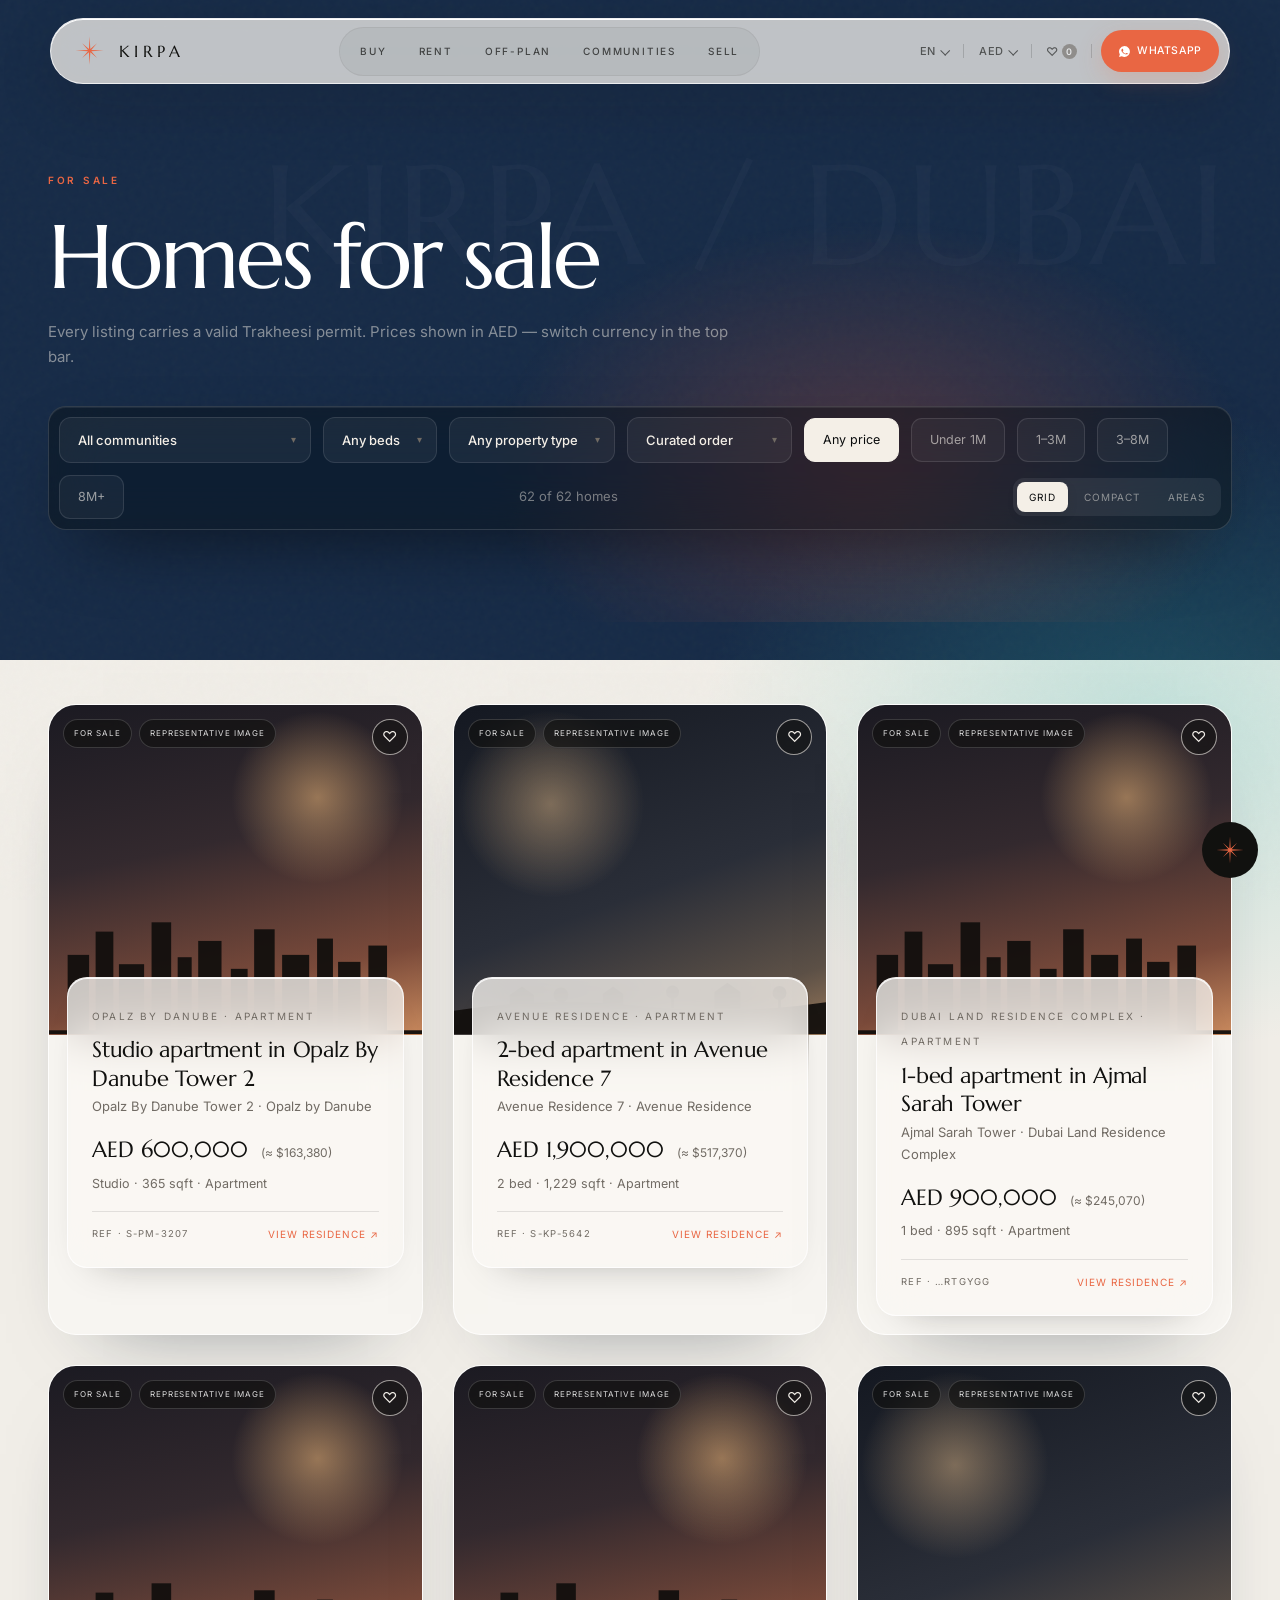
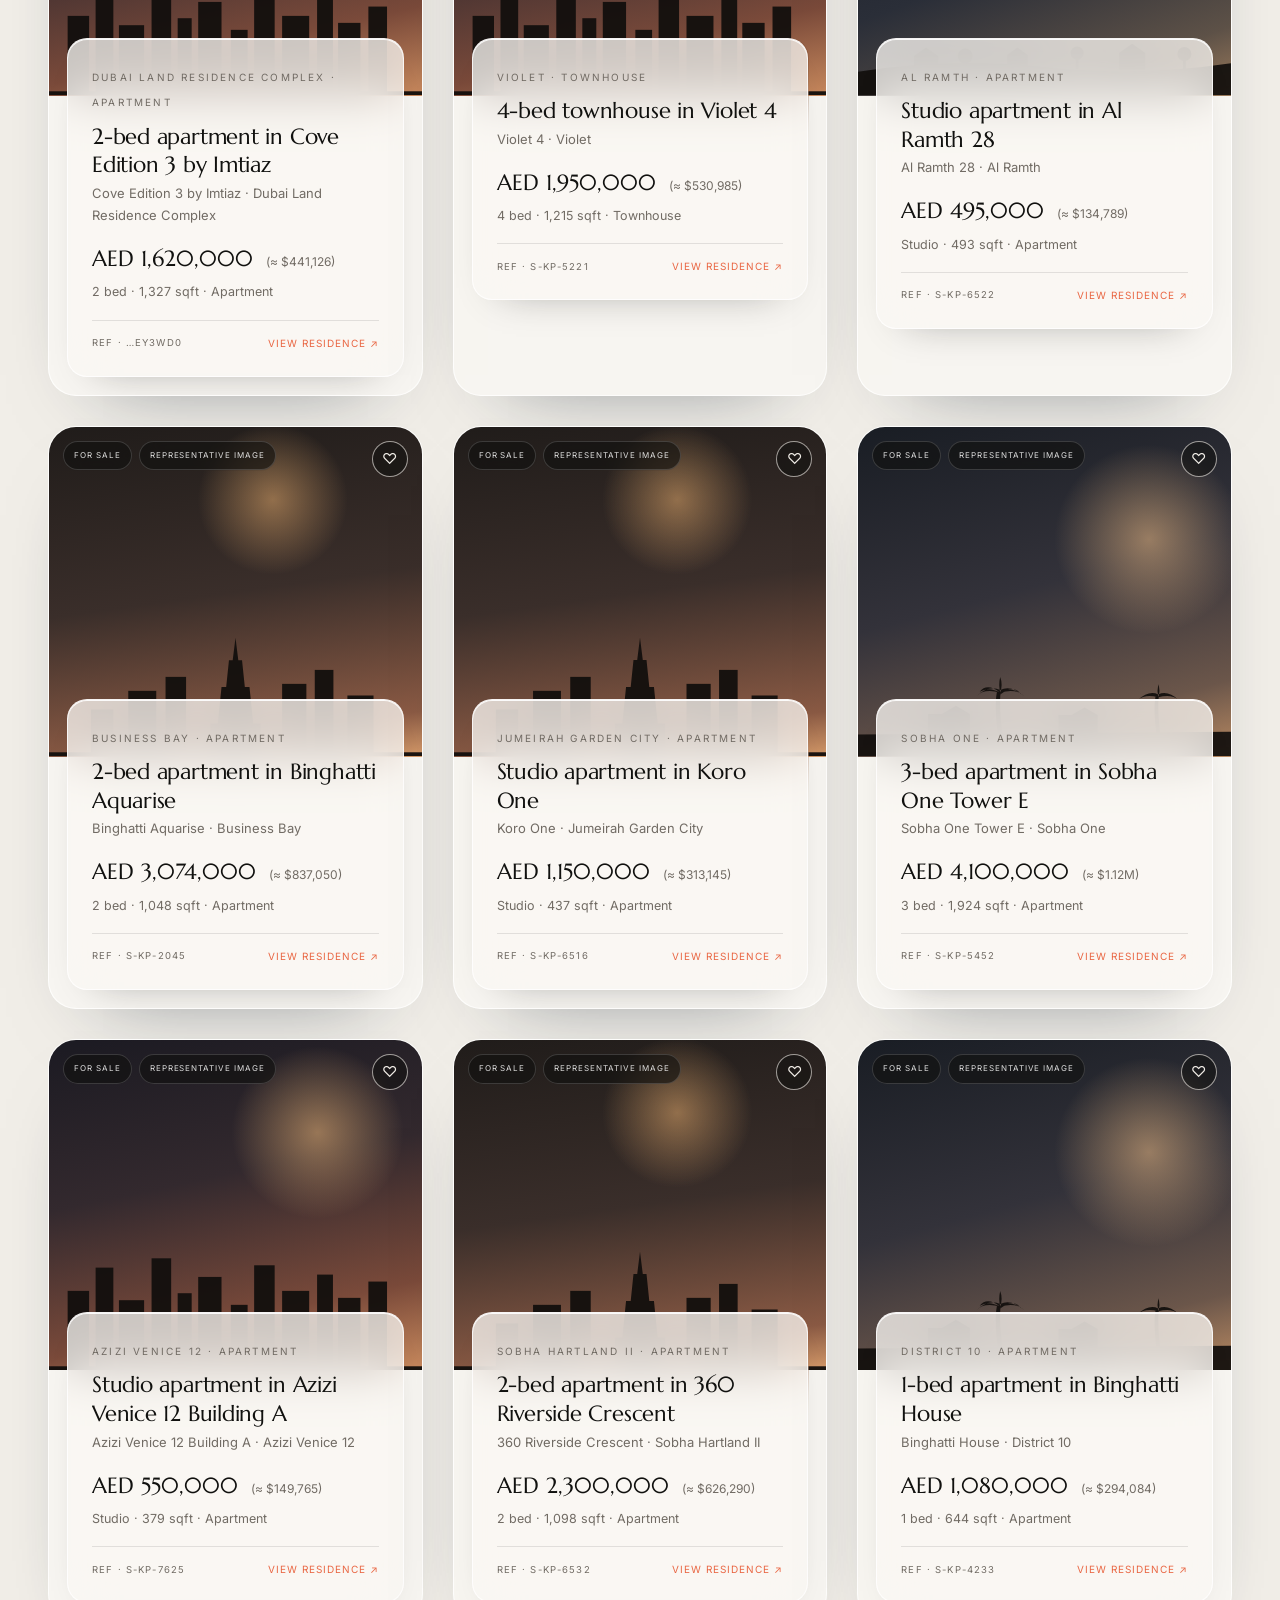
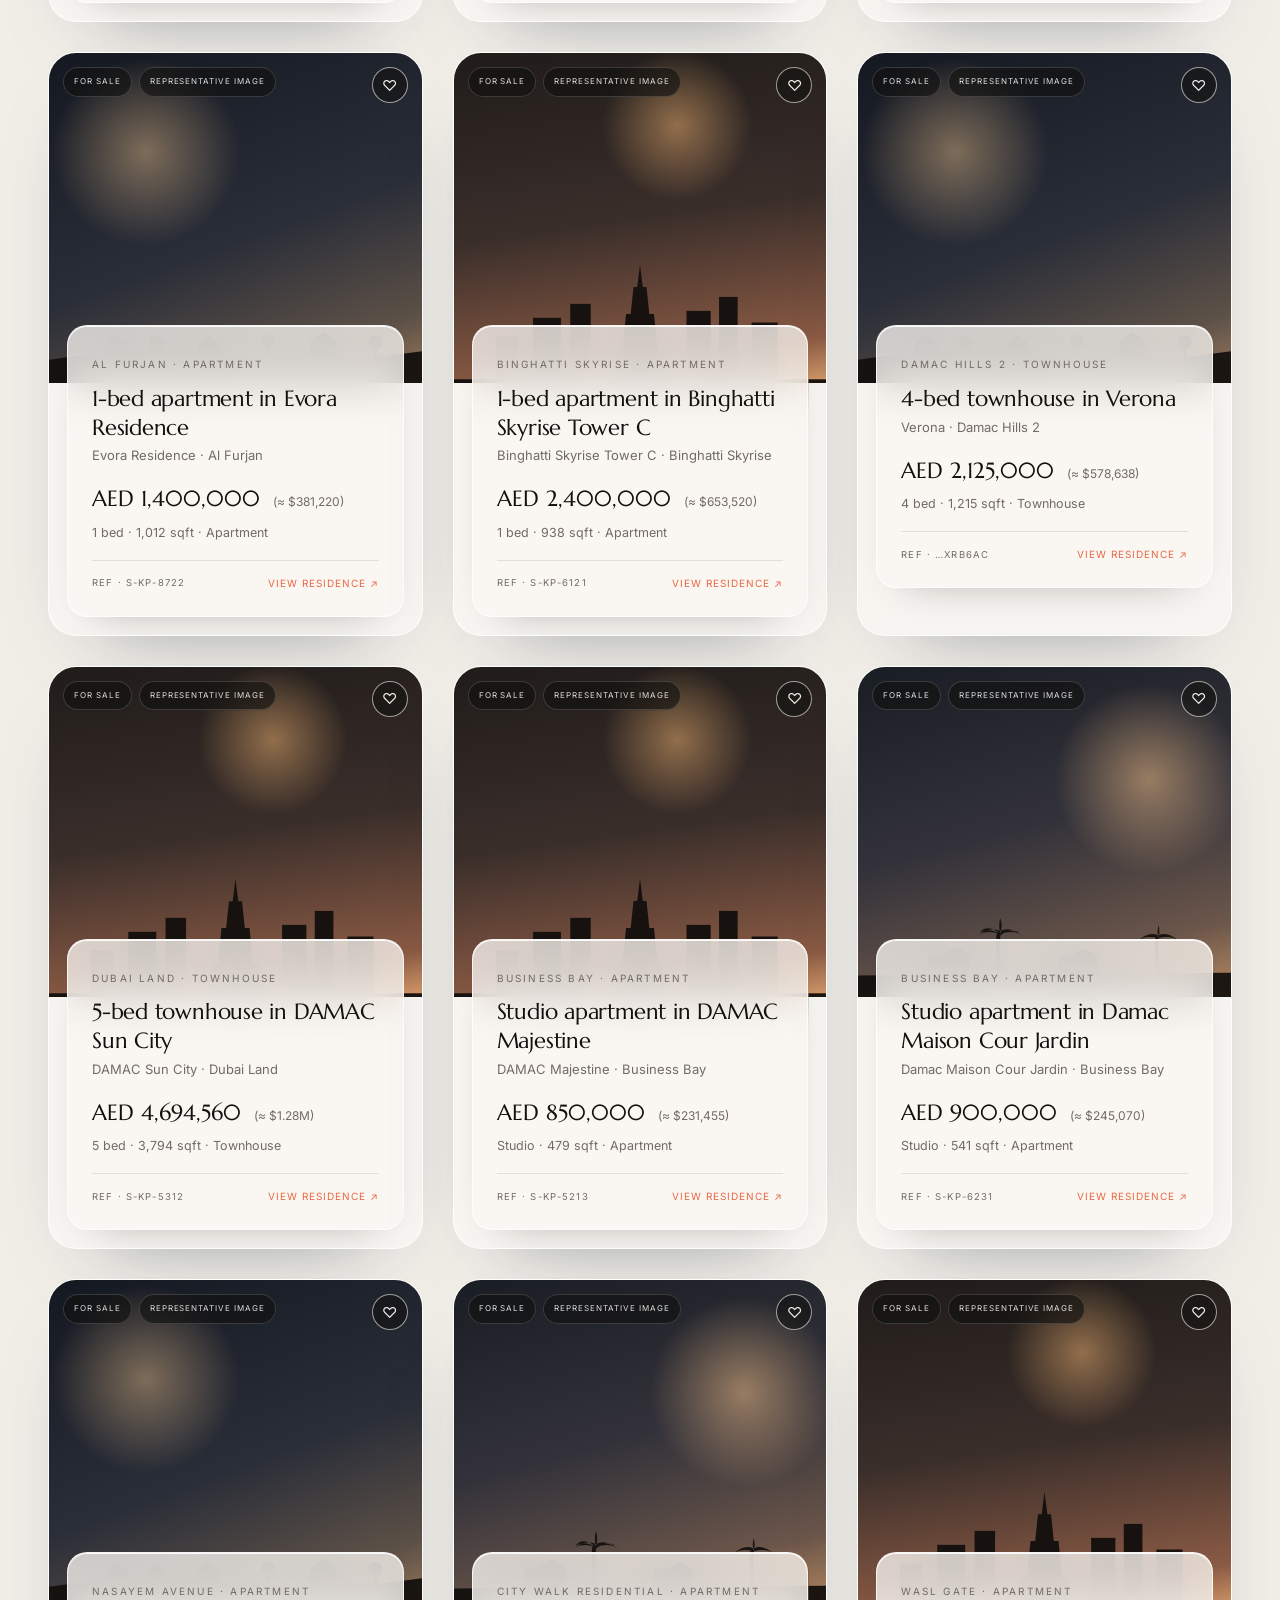
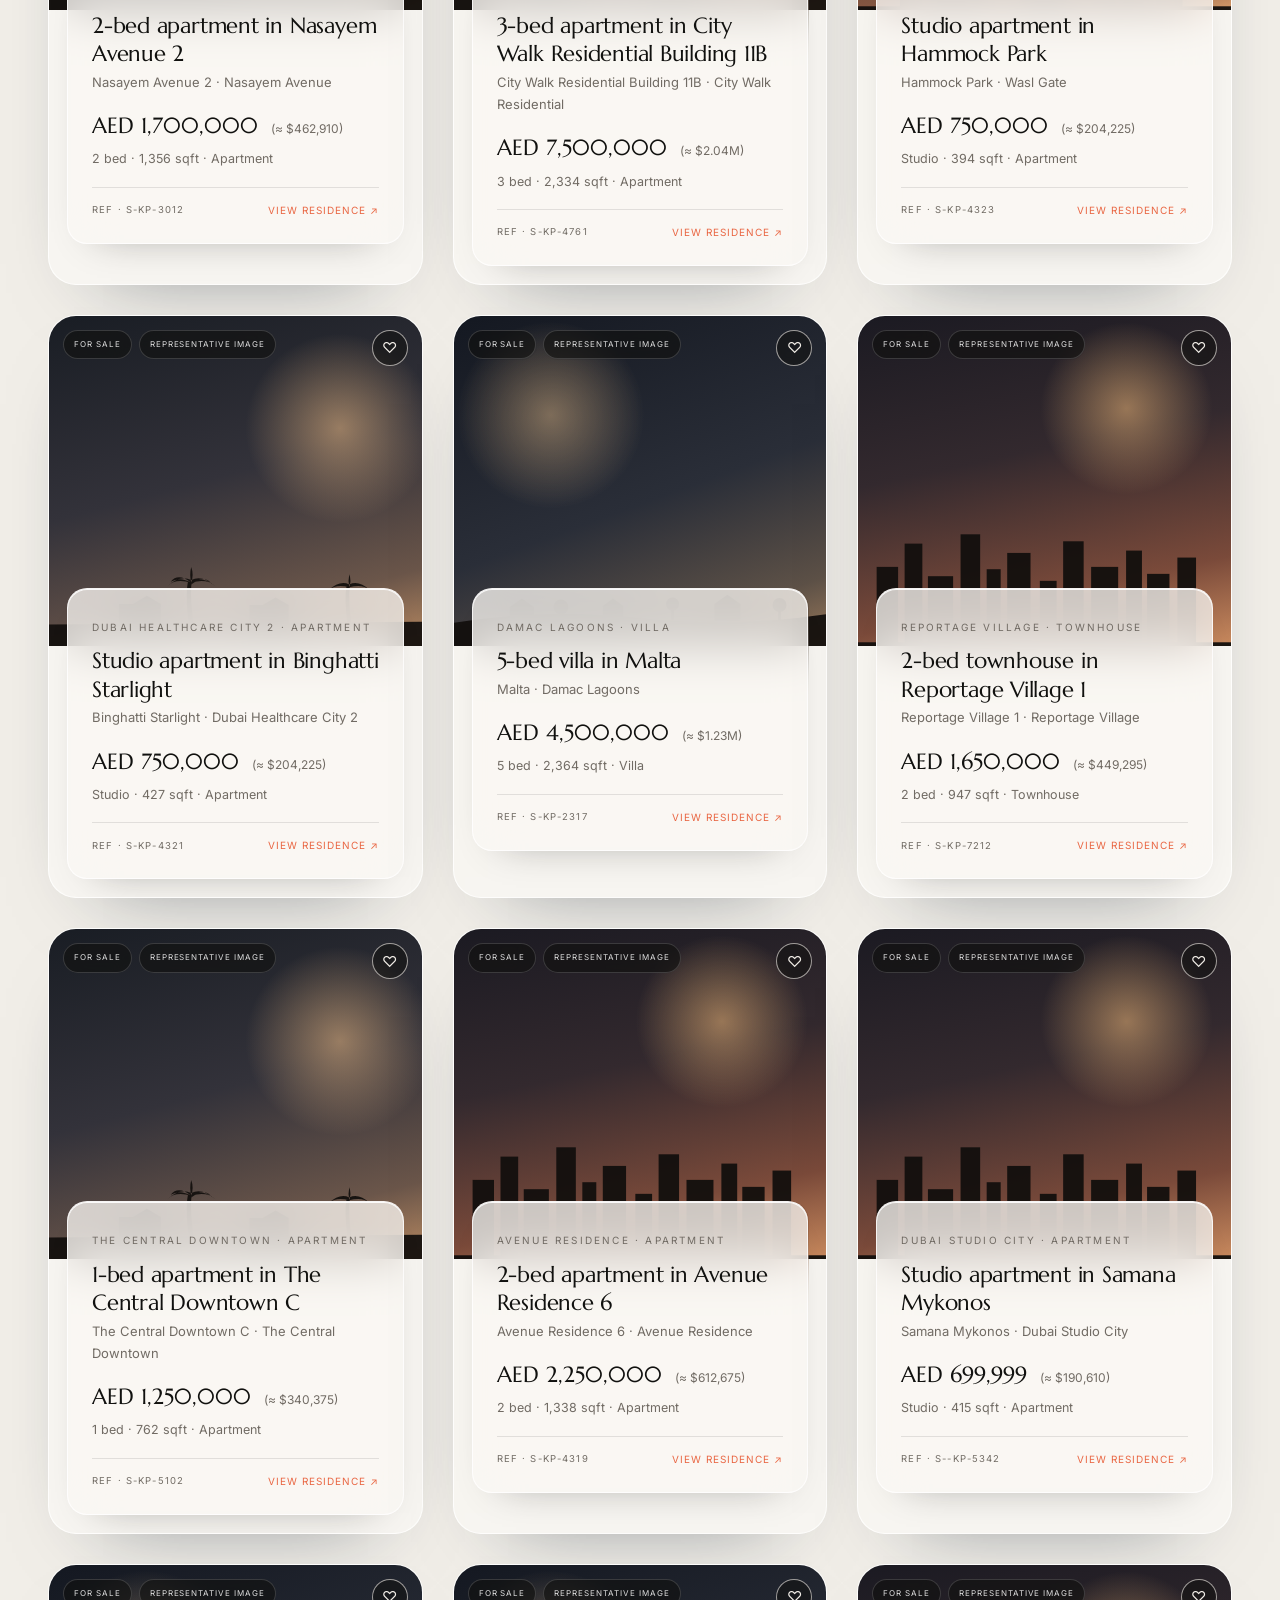
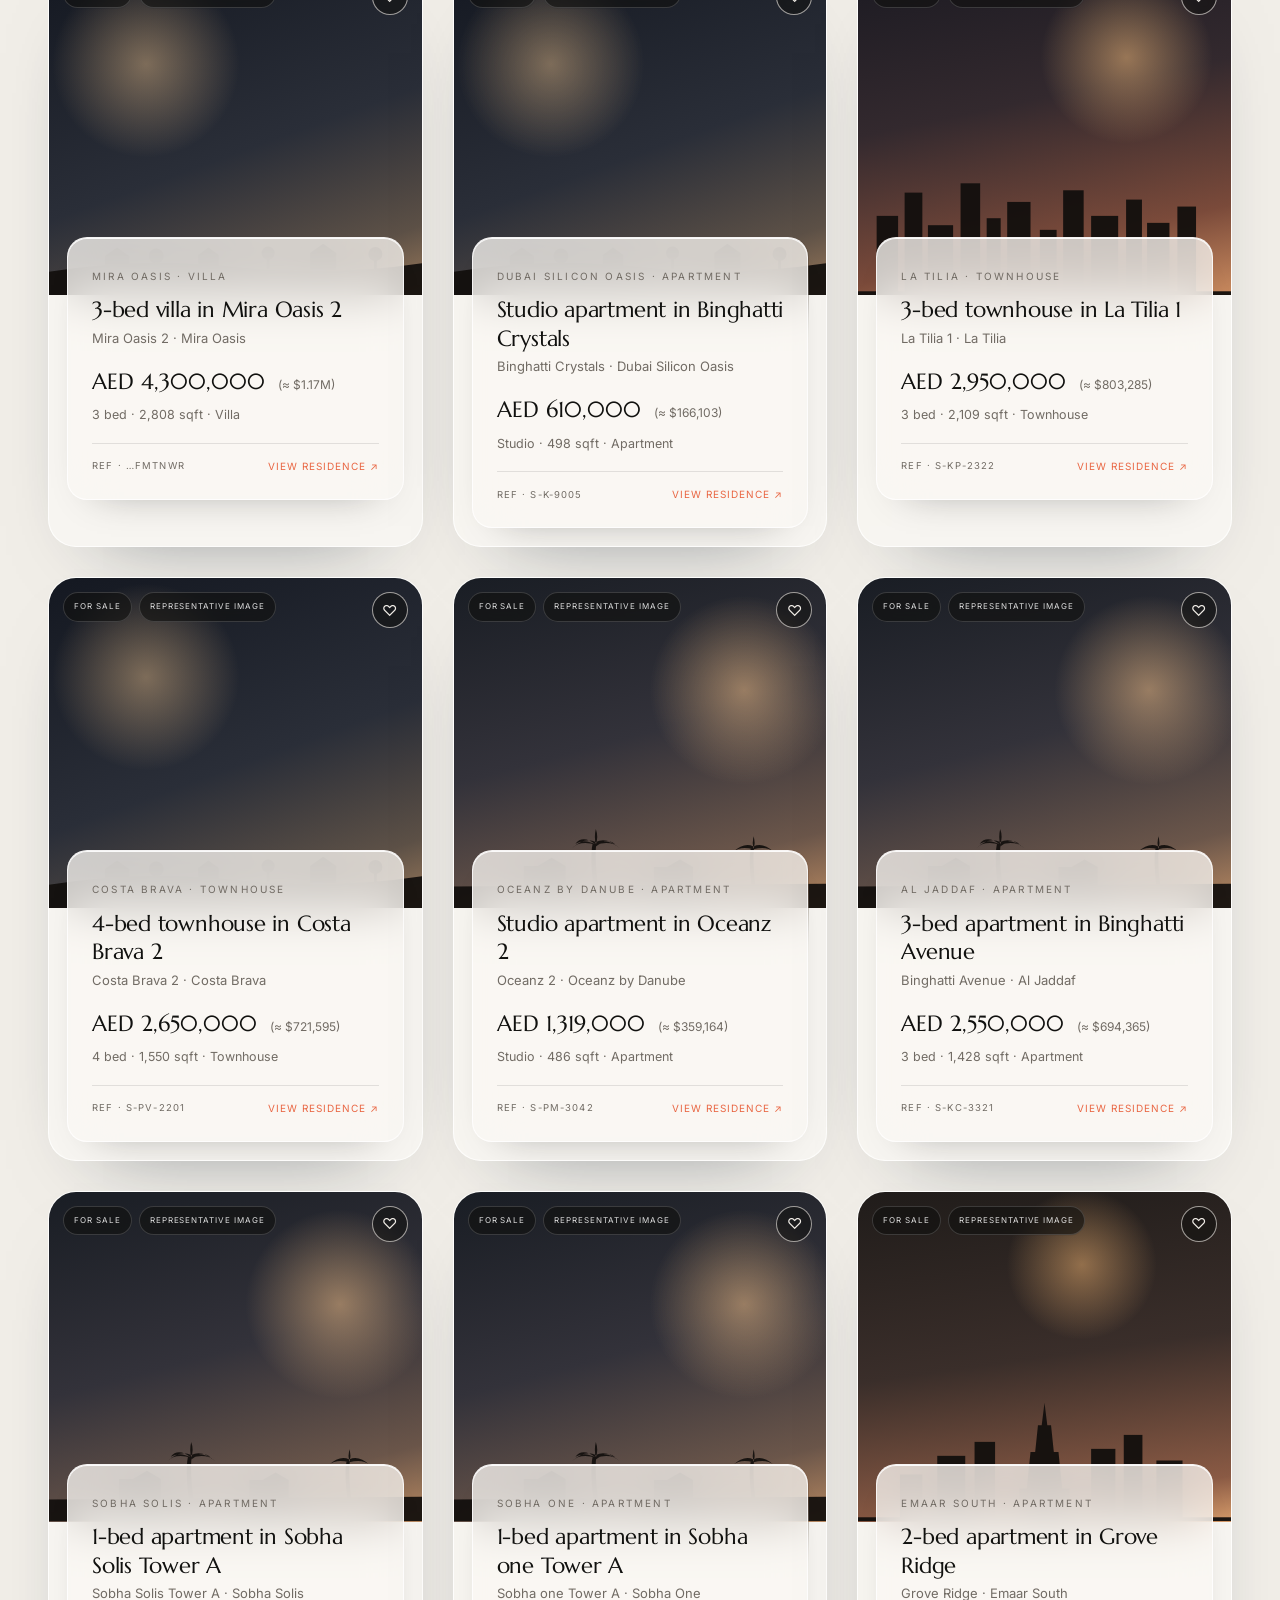
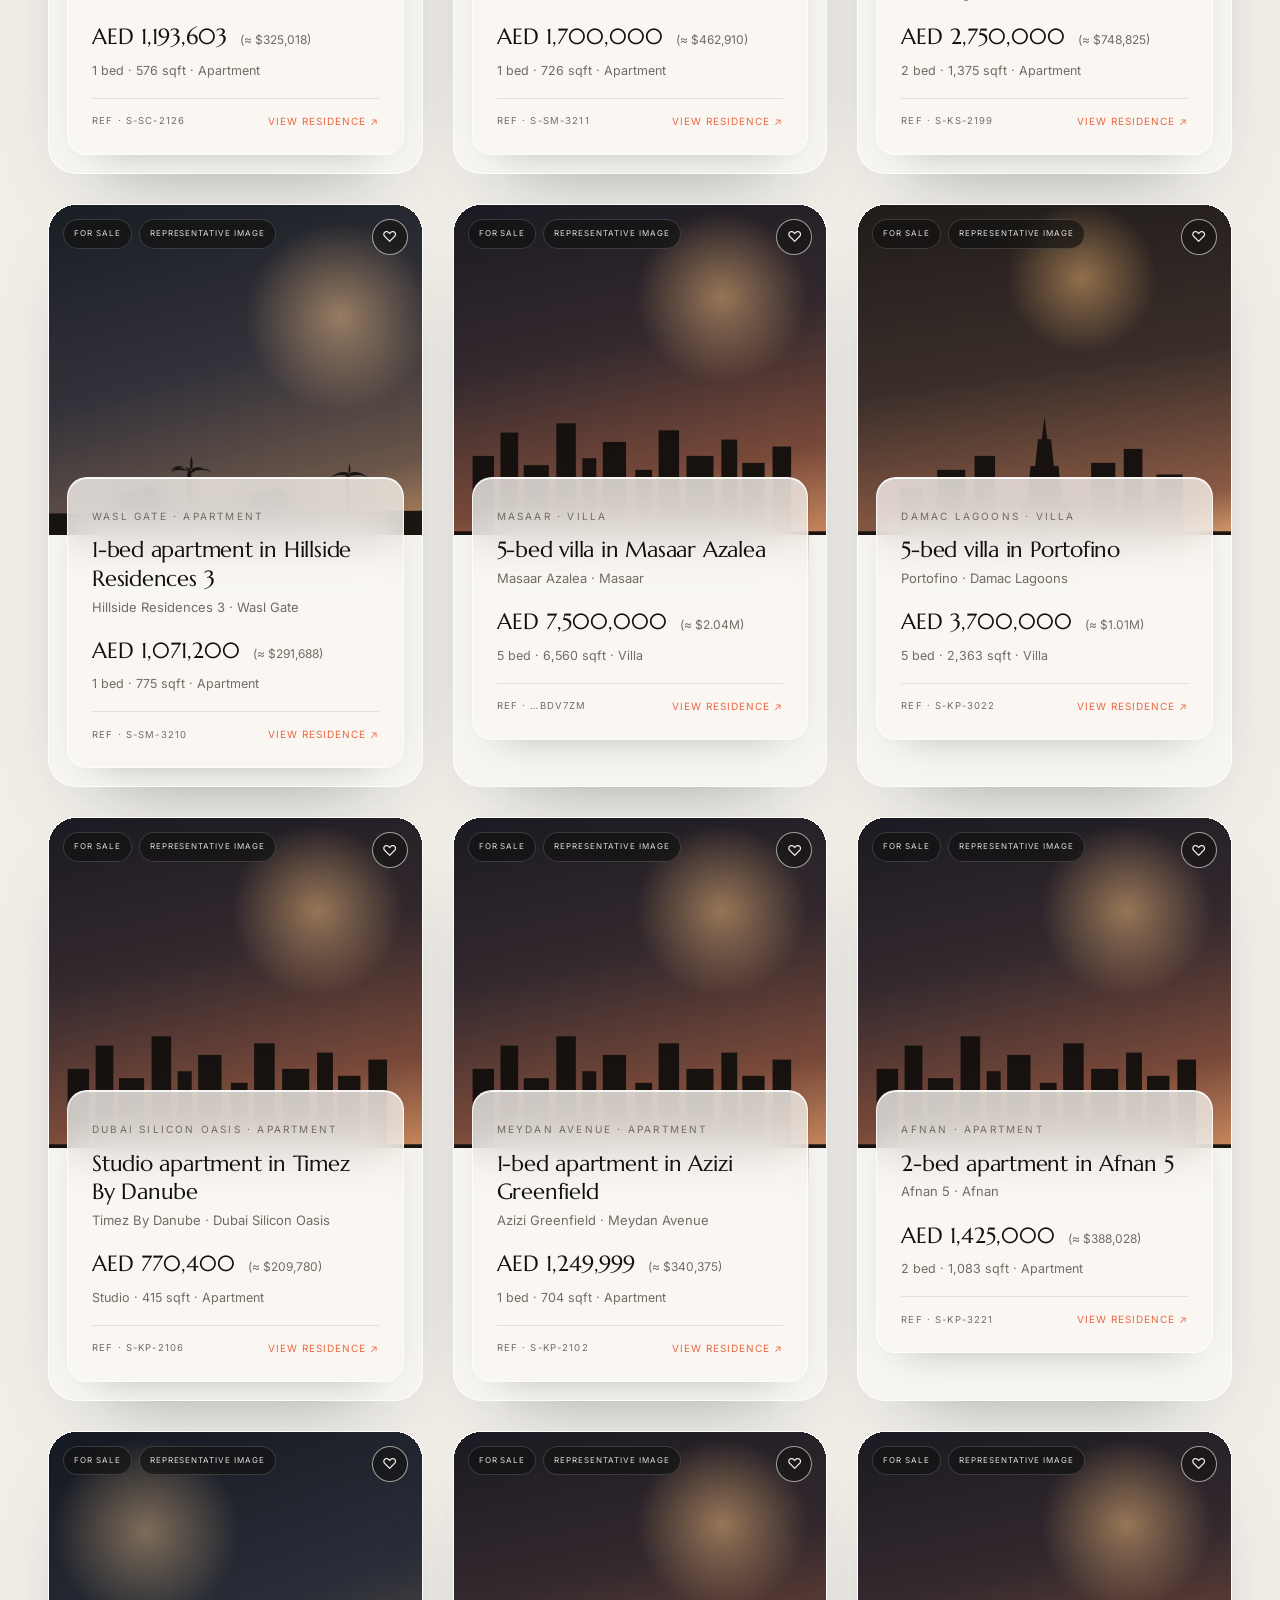
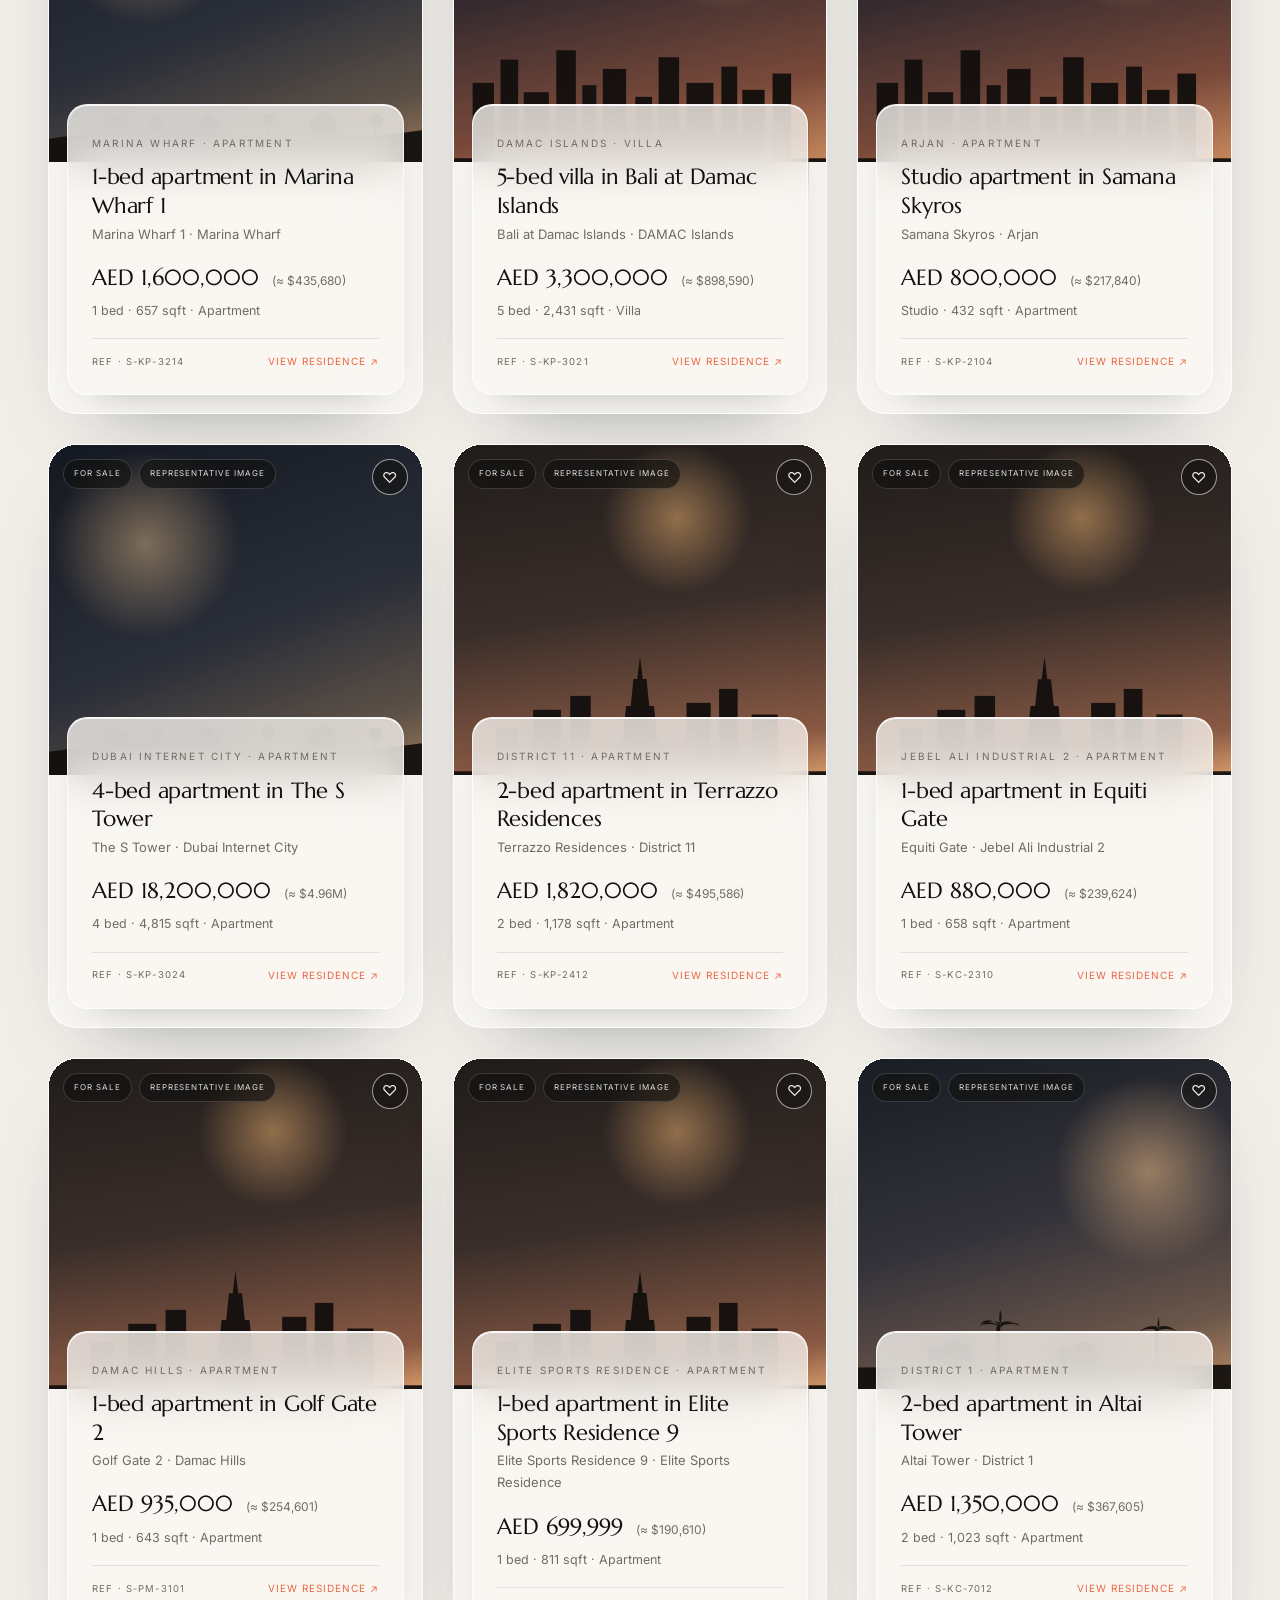
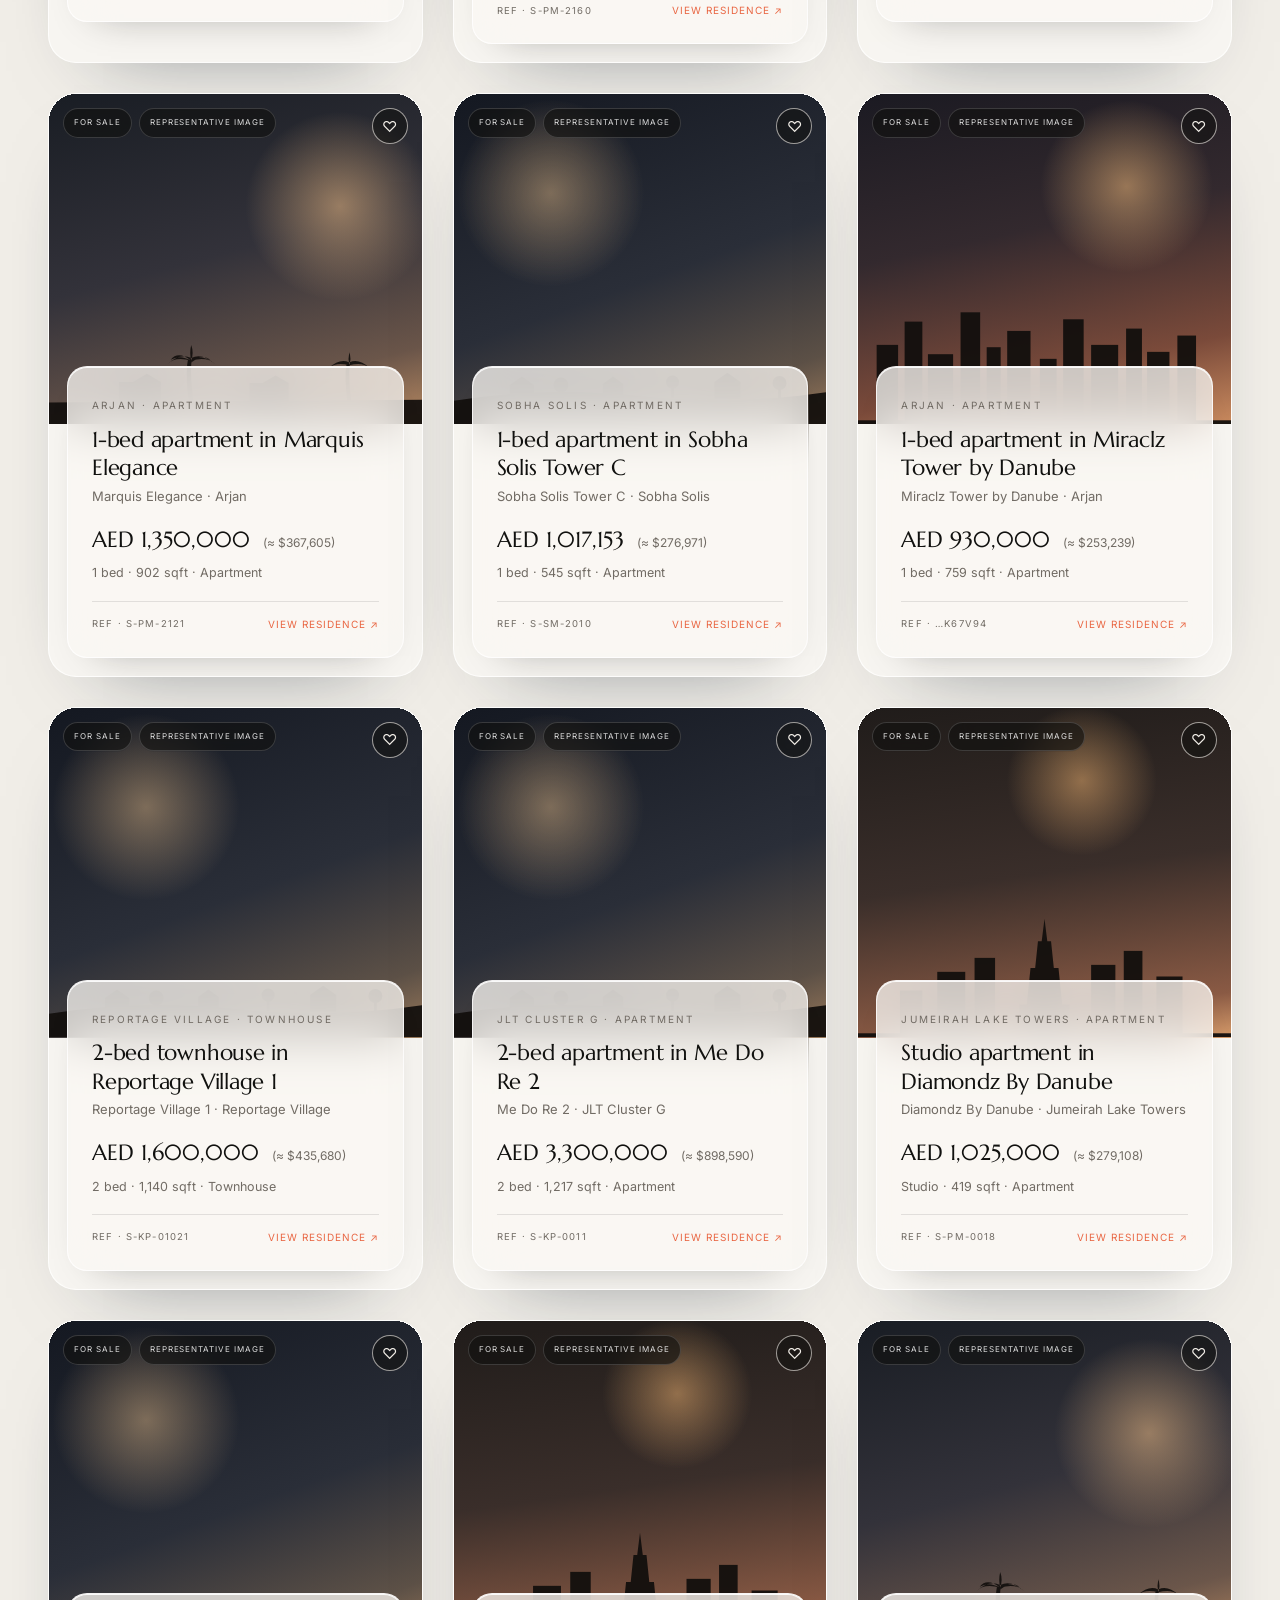
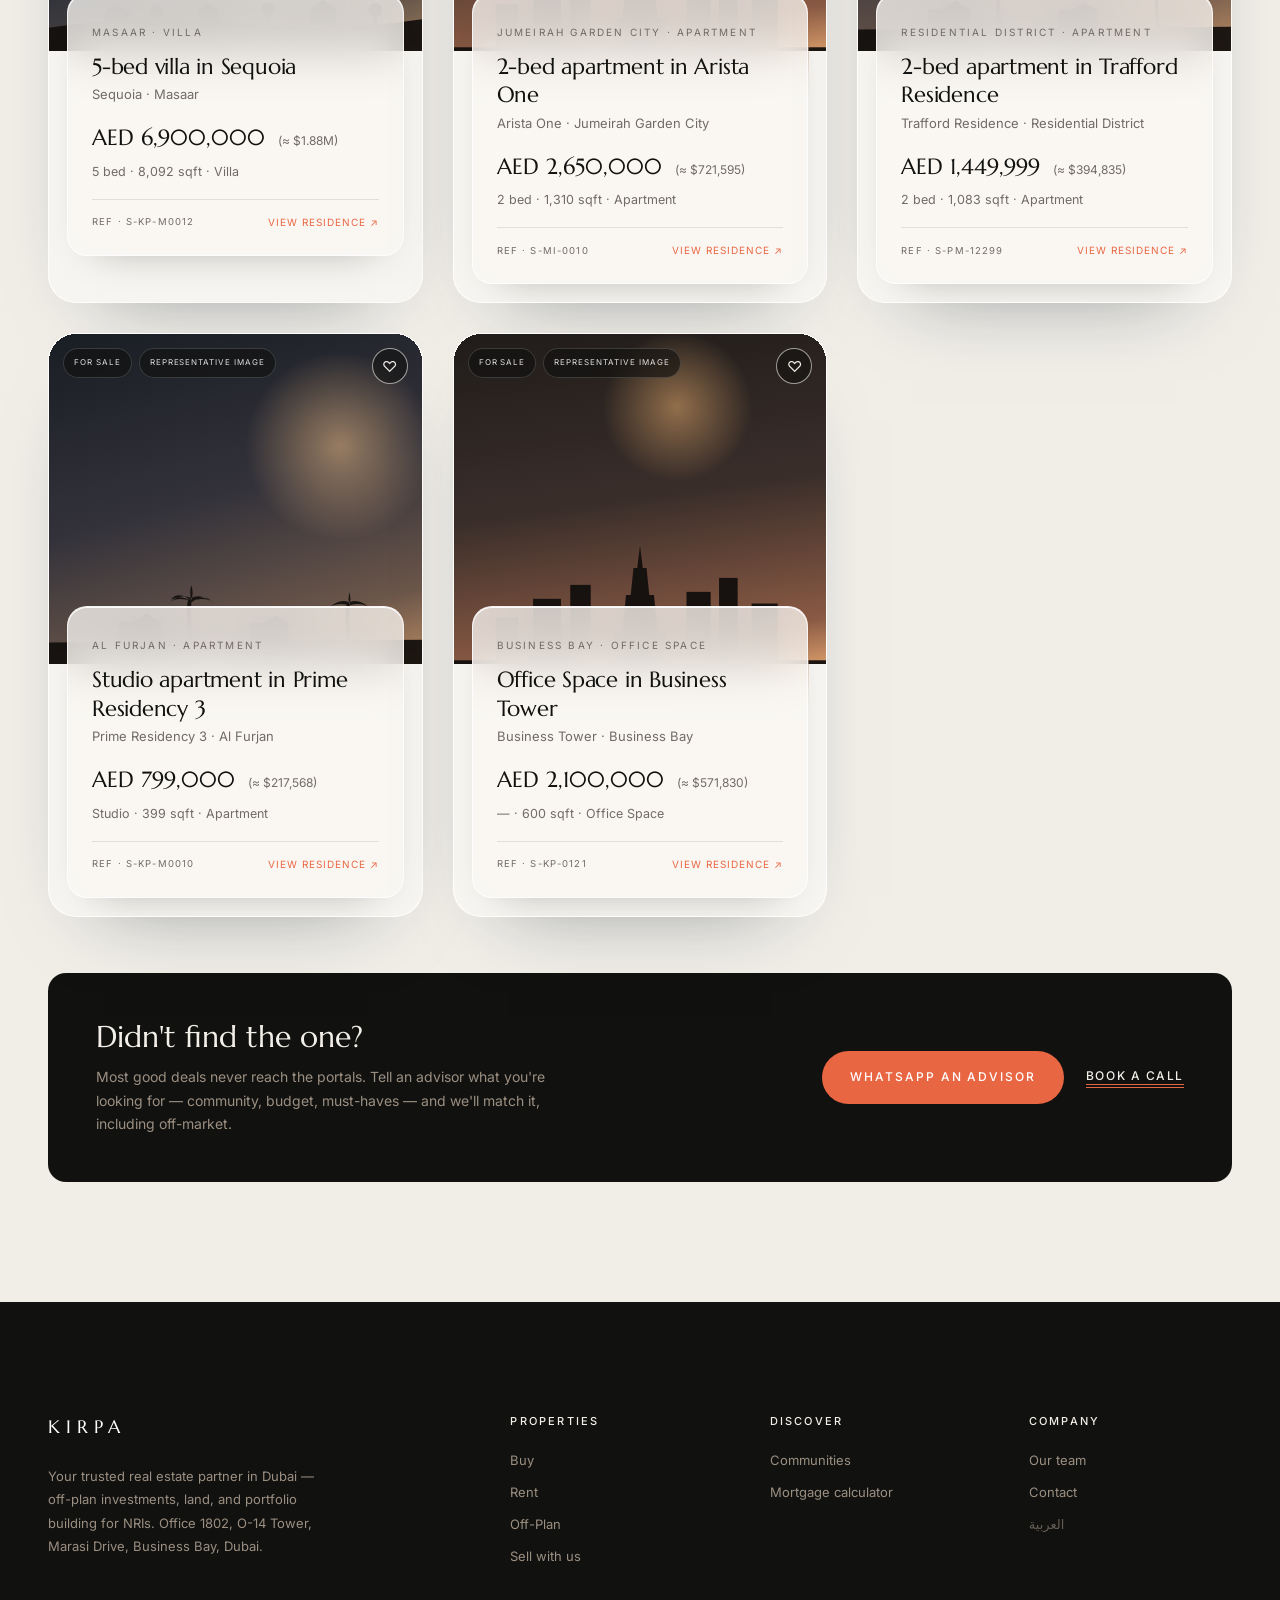
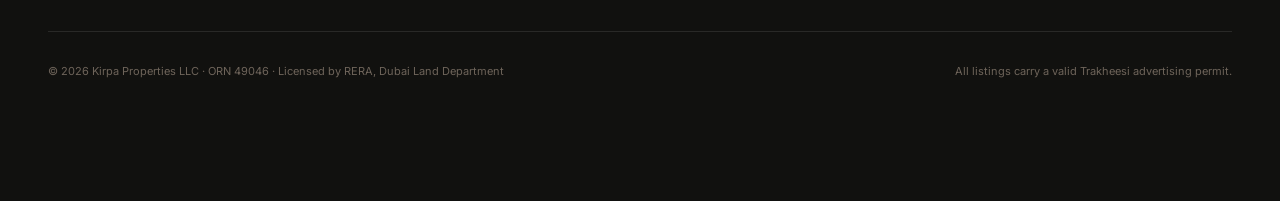
==== commit a5f71b16: "v23" ====
--- a/buy/index.html
+++ b/buy/index.html
@@ -11,11 +11,11 @@
 <meta property="og:title" content="Homes for Sale in Dubai — Kirpa Properties">
 <meta property="og:description" content="Filter RERA-permitted homes for sale across Dubai by community, budget and bedrooms.">
 <meta property="og:url" content="https://roshanalii.github.io/Kirpa/buy/">
-<meta property="og:image" content="https://roshanalii.github.io/Kirpa/assets/og-cover-premium.png">
+<meta property="og:image" content="https://roshanalii.github.io/Kirpa/assets/og-cover-luminous.png">
 <meta name="twitter:card" content="summary_large_image">
 <link rel="preconnect" href="https://fonts.googleapis.com">
 <link href="https://fonts.googleapis.com/css2?family=Marcellus&family=Inter:wght@400;500;600&family=Amiri&family=Noto+Kufi+Arabic:wght@400;500;600&display=swap" rel="stylesheet">
-<link rel="stylesheet" href="../assets/kirpa.css?v=25">
+<link rel="stylesheet" href="../assets/kirpa.css?v=26">
 </head>
 <body class="property-index">
 
--- a/assets/kirpa.css
+++ b/assets/kirpa.css
@@ -1398,3 +1398,275 @@
   .motion-node{opacity:1;transform:none;filter:none}
   header.nav-away{transform:none}
 }
+
+/* ============================================================
+   KIRPA LUMINOUS EDIT
+   Brighter colour, generous editorial spacing and contemporary
+   image-led tiles. Preserves the immersive interaction language.
+   ============================================================ */
+:root{
+  --sunset:#FF633E;
+  --pool:#2CB7B0;
+  --sky:#5B7CFA;
+  --lilac:#A98AF4;
+  --pearl:#F7F5F0;
+  --cloud:#EDEAE5;
+  --espresso:#181613
+}
+.home-page{
+  color:var(--espresso);
+  background:
+    radial-gradient(58rem 34rem at 90% 19%,rgba(91,124,250,.17),transparent 68%),
+    radial-gradient(45rem 34rem at 3% 54%,rgba(44,183,176,.14),transparent 68%),
+    linear-gradient(180deg,#F8F6F1,#ECE9E3)
+}
+.home-page::before{opacity:.08}
+.home-page .hero{
+  background:#111A25;
+  box-shadow:0 34px 100px -52px rgba(19,30,47,.75)
+}
+.home-page .hero::before{
+  background:
+    radial-gradient(50rem 42rem at 82% 48%,rgba(44,183,176,.20),transparent 63%),
+    radial-gradient(44rem 30rem at 55% 88%,rgba(255,99,62,.20),transparent 68%),
+    linear-gradient(104deg,rgba(9,17,28,.91) 5%,rgba(10,22,34,.60) 43%,rgba(10,22,34,.04) 78%)
+}
+.home-page .hero .photo::after{
+  background:
+    linear-gradient(90deg,rgba(7,14,24,.82),rgba(9,20,32,.40) 48%,rgba(10,26,38,.03) 76%),
+    linear-gradient(0deg,rgba(8,15,25,.74),transparent 53%,rgba(15,25,42,.22))
+}
+.home-page .hero .photo .ph-img{filter:saturate(1.04) contrast(1.06) brightness(1.04)}
+.home-page .hero .eyebrow{color:#FFB095}
+.home-page .hero h1{color:#FFF9F2}
+.home-page .hero-copy{color:rgba(255,249,242,.74)}
+.home-page .sbar{
+  background:rgba(255,255,255,.76);border-color:rgba(255,255,255,.86);
+  box-shadow:0 30px 90px -30px rgba(4,15,29,.72),inset 0 1px 0 #fff
+}
+.hero-segments{background:rgba(8,24,36,.38);border-color:rgba(255,255,255,.22)}
+.segment-glider{background:#FFF9F2}
+.hero-market{
+  background:rgba(13,32,47,.38);border-color:rgba(255,255,255,.21);
+  box-shadow:inset 0 1px 0 rgba(255,255,255,.08)
+}
+.hero-market>div,.hero-market>a{border-color:rgba(255,255,255,.14)}
+.kr-ticker{
+  background:linear-gradient(90deg,#FF633E 0%,#FF8C66 34%,#F7B38F 52%,#53C9C0 100%);
+  color:#161310;box-shadow:0 18px 50px -34px rgba(255,99,62,.75)
+}
+
+/* proof becomes a luminous runway, not a dark stats strip */
+.home-page .trust-rail{
+  background:rgba(255,255,255,.60);color:var(--espresso);
+  border-color:rgba(255,255,255,.82);backdrop-filter:blur(28px) saturate(150%);
+  -webkit-backdrop-filter:blur(28px) saturate(150%)
+}
+.home-page .trust-grid article,.home-page .trust-grid>a{border-color:rgba(24,22,19,.09);padding-top:42px;padding-bottom:42px}
+.home-page .trust-grid span,.home-page .trust-grid small{color:rgba(24,22,19,.46)}
+.home-page .trust-grid strong{color:var(--espresso);font-size:27px}
+.home-page .trust-grid>*:nth-child(1) strong{color:var(--sunset)}
+.home-page .trust-grid>*:nth-child(2) strong{color:var(--sky)}
+.home-page .trust-grid>*:nth-child(3) strong{color:var(--pool)}
+.home-page .trust-grid>*:nth-child(4) strong{color:#8B63E2}
+
+/* open, colourful editorial rhythm */
+.home-page #explore{
+  background:
+    radial-gradient(44rem 25rem at 10% 12%,rgba(44,183,176,.11),transparent 72%),
+    linear-gradient(180deg,#F5F3EE,#ECE9E3)
+}
+.home-page .sec-head h2,.home-page .lead-advisor h3,.home-page .insight-grid h3{color:var(--espresso)}
+.home-page .eyebrow{color:var(--sunset)}
+.home-page .tabs .tab,.home-page .collection-tab{
+  color:rgba(24,22,19,.55);border-color:rgba(24,22,19,.12);background:rgba(255,255,255,.54)
+}
+.home-page .tabs .tab.on,.home-page .collection-tab.on{
+  color:#fff;border-color:var(--espresso);background:var(--espresso);box-shadow:0 9px 26px -16px rgba(24,22,19,.55)
+}
+.home-page .link{color:var(--espresso)}
+.home-page .dubai-atlas{
+  background:
+    radial-gradient(34rem 24rem at 12% 80%,rgba(44,183,176,.23),transparent 65%),
+    radial-gradient(34rem 26rem at 88% 10%,rgba(91,124,250,.22),transparent 66%),
+    linear-gradient(135deg,#182436,#121B28);
+  border-color:rgba(255,255,255,.23);
+  box-shadow:0 48px 110px -56px rgba(20,47,72,.62),inset 0 1px 0 rgba(255,255,255,.12)
+}
+.home-page .atlas-map{
+  background:
+    radial-gradient(circle at 38% 64%,rgba(255,99,62,.27),transparent 30%),
+    radial-gradient(circle at 72% 30%,rgba(44,183,176,.18),transparent 35%),
+    linear-gradient(135deg,#172334,#233448)
+}
+.home-page .atlas-panel,.home-page .atlas-stats div{background:rgba(16,28,43,.54)}
+.home-page .atlas-panel h3{color:#FFF9F2}
+.home-page .atlas-panel .link{color:#fff}
+
+/* community tiles: two spacious editorial rows instead of a cramped strip */
+.home-page .explore-grid{
+  display:grid;grid-template-columns:repeat(12,minmax(0,1fr));gap:18px;
+  padding-bottom:132px
+}
+.home-page .tile{
+  grid-column:span 6;height:440px;border-radius:30px;border-color:rgba(255,255,255,.82);
+  box-shadow:0 32px 75px -50px rgba(25,38,52,.55)
+}
+.home-page .tile:nth-child(2),.home-page .tile:nth-child(4){transform:none}
+.home-page .tile:nth-child(1),.home-page .tile:nth-child(4){grid-column:span 7}
+.home-page .tile:nth-child(2),.home-page .tile:nth-child(3){grid-column:span 5}
+.home-page .tile-name{padding:34px}
+.home-page .tile-name b{font-size:30px}
+.home-page .tile-name span{color:rgba(255,255,255,.72)}
+
+/* residence tiles: one hero, two supporting, three generous cards */
+.private-edit{
+  background:
+    radial-gradient(48rem 30rem at 92% 7%,rgba(169,138,244,.16),transparent 68%),
+    radial-gradient(42rem 32rem at 3% 84%,rgba(255,99,62,.12),transparent 70%),
+    #F6F3EE
+}
+.home-page .private-edit #resGrid{
+  grid-template-columns:repeat(12,minmax(0,1fr));
+  grid-template-rows:295px 295px 400px;
+  gap:20px
+}
+.home-page .private-edit .res{
+  grid-column:span 4;height:295px;border-radius:30px;border-color:rgba(255,255,255,.9);
+  background:#DCD8D1;box-shadow:0 35px 80px -52px rgba(25,31,41,.62)
+}
+.home-page .private-edit .res:first-child{
+  grid-column:span 8;grid-row:span 2;height:610px
+}
+.home-page .private-edit .res:nth-child(n+4){height:400px}
+.home-page .private-edit .res .photo::after{
+  background:linear-gradient(0deg,rgba(8,16,25,.66),rgba(8,16,25,.04) 64%)
+}
+.home-page .private-edit .res-pad{
+  left:18px;right:18px;bottom:18px;padding:19px 20px;color:var(--espresso);
+  background:rgba(255,255,255,.76);border-color:rgba(255,255,255,.92);
+  box-shadow:0 18px 45px -30px rgba(10,22,35,.58),inset 0 1px 0 #fff;
+  backdrop-filter:blur(28px) saturate(160%);-webkit-backdrop-filter:blur(28px) saturate(160%)
+}
+.home-page .private-edit .res:first-child .res-pad{padding:28px 30px}
+.home-page .private-edit .res h3{color:var(--espresso);font-size:20px;max-width:20ch}
+.home-page .private-edit .res:first-child h3{font-size:38px;max-width:13ch}
+.home-page .private-edit .res .place{color:rgba(24,22,19,.51)}
+.home-page .private-edit .res .price{color:var(--espresso);font-size:17px}
+.home-page .private-edit .res:first-child .price{font-size:25px}
+.home-page .private-edit .res .foot{border-color:rgba(24,22,19,.10)}
+.home-page .private-edit .res .permit{color:rgba(24,22,19,.42)}
+.home-page .private-edit .res-arrow{color:var(--sunset)}
+.home-page .private-edit .res-media-meta span:first-child{background:var(--sunset);border-color:transparent;color:#fff}
+.home-page .private-edit .res-media-meta span:last-child{background:rgba(255,255,255,.82);color:var(--espresso);border-color:rgba(255,255,255,.9)}
+
+/* vibrant feature blocks */
+.home-page #offplan{background:#F6F3EE}
+.home-page .offplan{
+  background:
+    radial-gradient(30rem 24rem at 90% 10%,rgba(91,124,250,.30),transparent 68%),
+    linear-gradient(145deg,#18243A,#111A29);
+  border-color:rgba(255,255,255,.20);box-shadow:0 50px 110px -58px rgba(21,40,72,.67)
+}
+.home-page .offplan .eyebrow{color:#84D9D3}
+.home-page .offplan .op-pad h3{color:#FFF9F2}
+.home-page .offplan .op-pad .link{color:#fff}
+.home-page .sell{
+  background:
+    radial-gradient(42rem 32rem at 78% 20%,rgba(255,188,136,.42),transparent 63%),
+    radial-gradient(38rem 30rem at 20% 100%,rgba(91,124,250,.30),transparent 68%),
+    linear-gradient(135deg,#FF6844,#DE4E4D 54%,#754FD3);
+  border:0;box-shadow:0 50px 110px -58px rgba(116,55,93,.62)
+}
+.home-page .sell::before{opacity:.42}
+.home-page .sell h2,.home-page .sell .eyebrow{color:#fff!important}
+.home-page .sell p,.home-page .sell .fine{color:rgba(255,255,255,.72)}
+.home-page .sell .btn{background:#fff;color:#C34342;box-shadow:0 18px 45px -20px rgba(83,27,52,.5)}
+
+/* advisors and insights get space, colour, and fewer hard borders */
+.home-page .advisor-stage{gap:22px}
+.home-page .lead-advisor,.home-page .advisor-promise{
+  min-height:340px;border:0;background:rgba(255,255,255,.68);
+  box-shadow:0 30px 70px -52px rgba(28,34,42,.58),inset 0 1px 0 #fff
+}
+.home-page .lead-advisor:nth-child(1){background:linear-gradient(145deg,rgba(255,255,255,.82),rgba(255,222,210,.70))}
+.home-page .lead-advisor:nth-child(2){background:linear-gradient(145deg,rgba(255,255,255,.82),rgba(205,238,235,.76))}
+.home-page .lead-advisor p{color:rgba(24,22,19,.52)}
+.home-page .advisor-promise{
+  color:#fff;background:
+    radial-gradient(22rem 18rem at 100% 0%,rgba(169,138,244,.34),transparent 70%),
+    linear-gradient(145deg,#26355B,#18243F)
+}
+.home-page .advisor-promise h3,.home-page .advisor-promise .link{color:#fff}
+.home-page .advisor-promise p{color:rgba(255,255,255,.64)}
+.home-page .proof{background:rgba(255,255,255,.62);border-color:rgba(255,255,255,.8)}
+.home-page .proof b{color:var(--espresso)}
+.home-page .proof:nth-child(1){box-shadow:inset 0 3px 0 var(--sunset)}
+.home-page .proof:nth-child(2){box-shadow:inset 0 3px 0 var(--sky)}
+.home-page .proof:nth-child(3){box-shadow:inset 0 3px 0 var(--pool)}
+.home-page .proof .sub{color:rgba(24,22,19,.48)}
+.home-page .insights{
+  background:
+    radial-gradient(40rem 28rem at 0% 70%,rgba(44,183,176,.12),transparent 70%),
+    linear-gradient(180deg,#F5F2ED,#EBE8E2)
+}
+.home-page .insight-grid{gap:22px}
+.home-page .insight-grid article{
+  min-height:360px;padding:38px;border:0;border-radius:30px;color:var(--espresso);
+  box-shadow:0 30px 70px -54px rgba(28,34,42,.58),inset 0 1px 0 rgba(255,255,255,.88)
+}
+.home-page .insight-grid article:nth-child(1){background:linear-gradient(145deg,#FFE1D5,#F8BBA5)}
+.home-page .insight-grid article:nth-child(2){background:linear-gradient(145deg,#DDF4F1,#A8DDD7)}
+.home-page .insight-grid article:nth-child(3){background:linear-gradient(145deg,#E8E1FC,#C5B4F3)}
+.home-page .insight-grid h3{font-size:30px;max-width:17ch}
+.home-page .insight-grid p{color:rgba(24,22,19,.60)}
+.home-page .kr-band{background:#EBE8E2!important;color:var(--espresso)}
+.home-page .kr-head h3{color:var(--espresso)}
+.home-page .kr-signal{background:rgba(255,255,255,.62);border-color:rgba(255,255,255,.82)}
+.home-page .kr-signal a{color:var(--sunset)}
+
+/* secondary pages become colourful, but remain calm and usable */
+.property-index{
+  background:
+    radial-gradient(42rem 30rem at 90% 5%,rgba(44,183,176,.24),transparent 67%),
+    linear-gradient(180deg,#172B47 0 660px,#F1EEE8 660px)
+}
+.property-index .page-head::after{
+  content:'';position:absolute;inset:0;z-index:-1;pointer-events:none;
+  background:radial-gradient(34rem 22rem at 68% 75%,rgba(255,99,62,.24),transparent 70%)
+}
+.property-index .res-grid{gap:30px}
+.property-index .res{border-radius:28px;box-shadow:0 34px 80px -55px rgba(18,34,52,.56)}
+.property-index .res-pad{margin:-58px 18px 18px;padding:24px;border-radius:20px}
+.property-index .area-grid{gap:24px}
+.property-index .area-card{padding:36px;border-radius:26px}
+.property-detail{background:linear-gradient(145deg,#172A46 0 860px,#F1EEE8 860px)}
+.property-detail .gallery{background:rgba(255,255,255,.09);border-color:rgba(255,255,255,.22)}
+body:not(.home-page):not(.property-index):not(.property-detail) .page-head{
+  background:
+    radial-gradient(35rem 24rem at 84% 14%,rgba(44,183,176,.24),transparent 68%),
+    radial-gradient(30rem 22rem at 58% 100%,rgba(255,99,62,.22),transparent 70%),
+    linear-gradient(145deg,#182B49,#263C66)
+}
+
+@media(max-width:1120px){
+  .home-page .private-edit #resGrid{grid-template-columns:repeat(2,minmax(0,1fr));grid-template-rows:560px repeat(2,340px)}
+  .home-page .private-edit .res,.home-page .private-edit .res:nth-child(n+4){grid-column:auto;height:340px}
+  .home-page .private-edit .res:first-child{grid-column:1/-1;grid-row:auto;height:560px}
+}
+@media(max-width:980px){
+  .home-page .explore-grid{grid-template-columns:repeat(2,1fr)}
+  .home-page .tile,.home-page .tile:nth-child(n){grid-column:span 1}
+}
+@media(max-width:700px){
+  .home-page .trust-grid article,.home-page .trust-grid>a{padding-top:28px;padding-bottom:28px}
+  .home-page .explore-grid{display:flex;gap:14px}
+  .home-page .tile,.home-page .tile:nth-child(n){height:450px}
+  .home-page .private-edit #resGrid{display:flex}
+  .home-page .private-edit .res,.home-page .private-edit .res:nth-child(n),.home-page .private-edit .res:first-child{height:510px}
+  .home-page .private-edit .res-pad,.home-page .private-edit .res:first-child .res-pad{padding:22px}
+  .home-page .private-edit .res h3,.home-page .private-edit .res:first-child h3{font-size:29px}
+  .home-page .advisor-stage{gap:14px}.home-page .lead-advisor,.home-page .advisor-promise{min-height:290px}
+  .home-page .insight-grid article{min-height:300px;padding:30px}
+  .property-index{background:linear-gradient(180deg,#172B47 0 760px,#F1EEE8 760px)}
+}
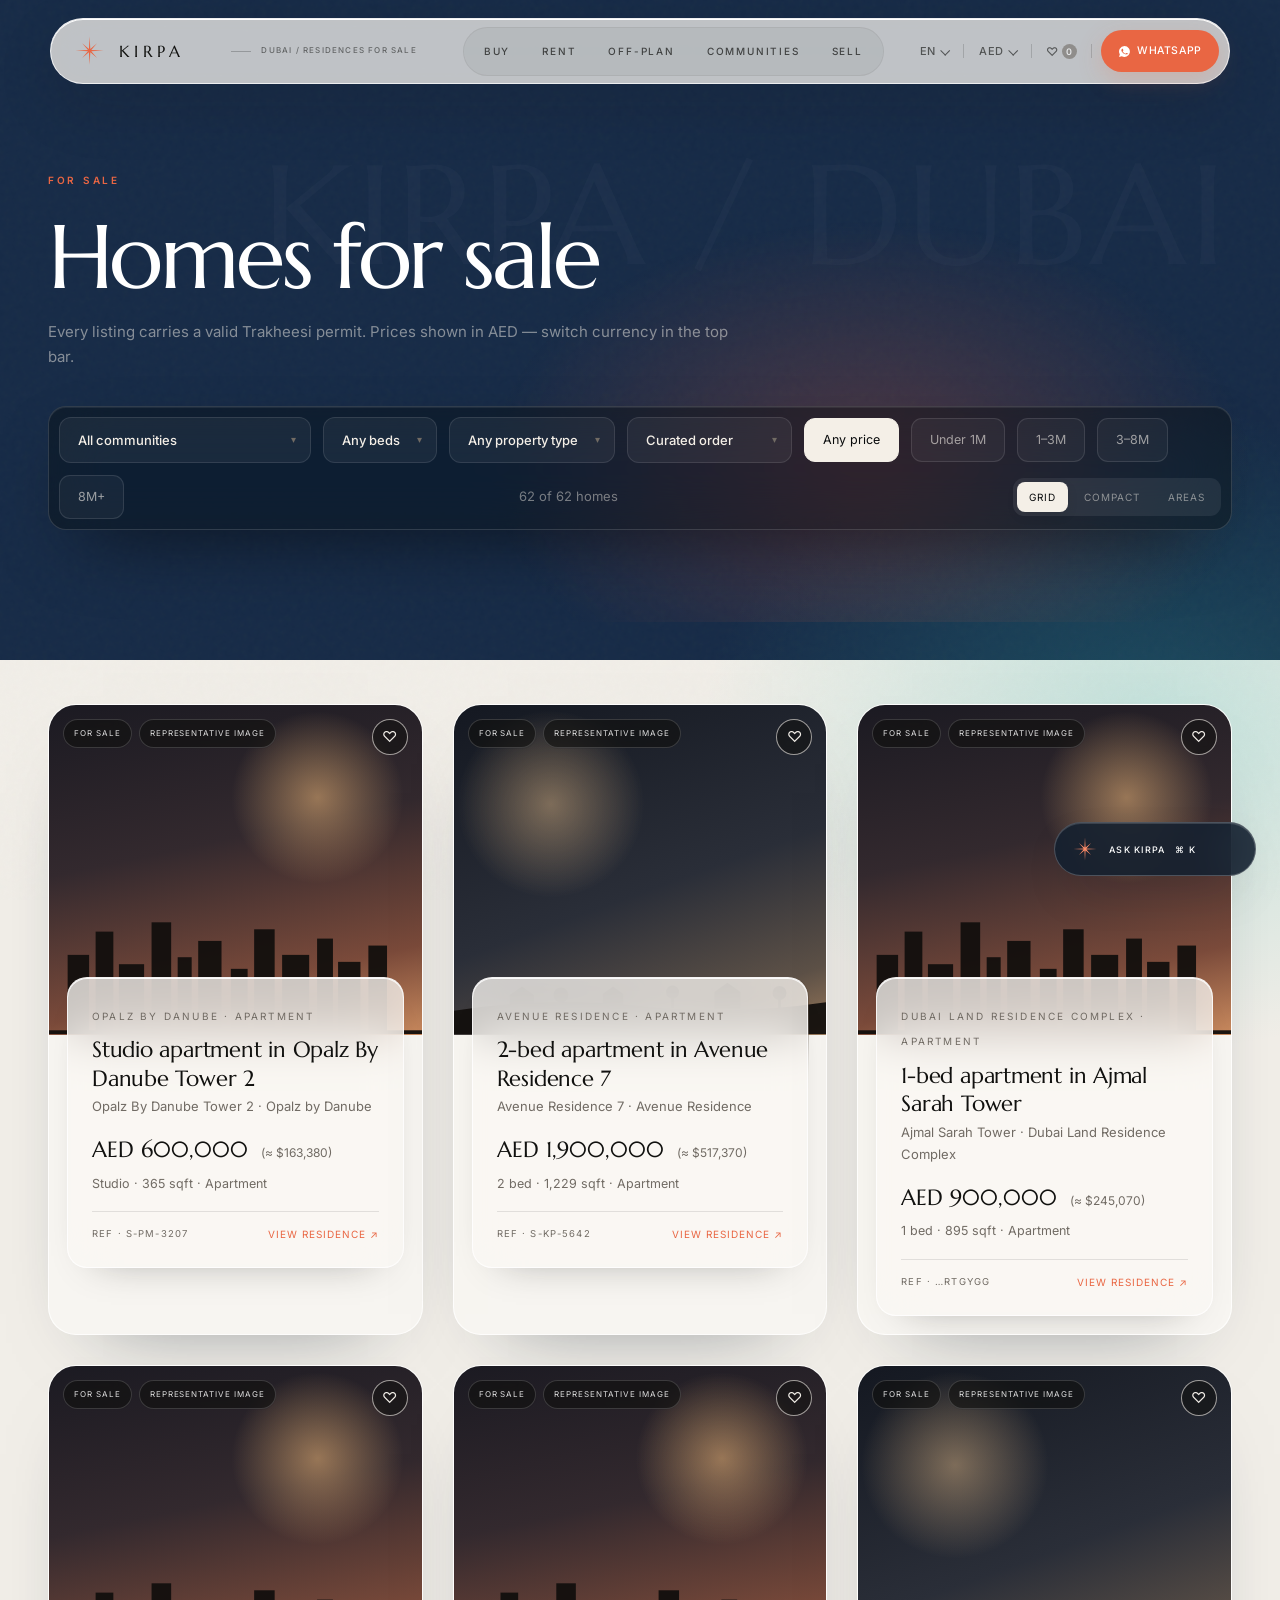
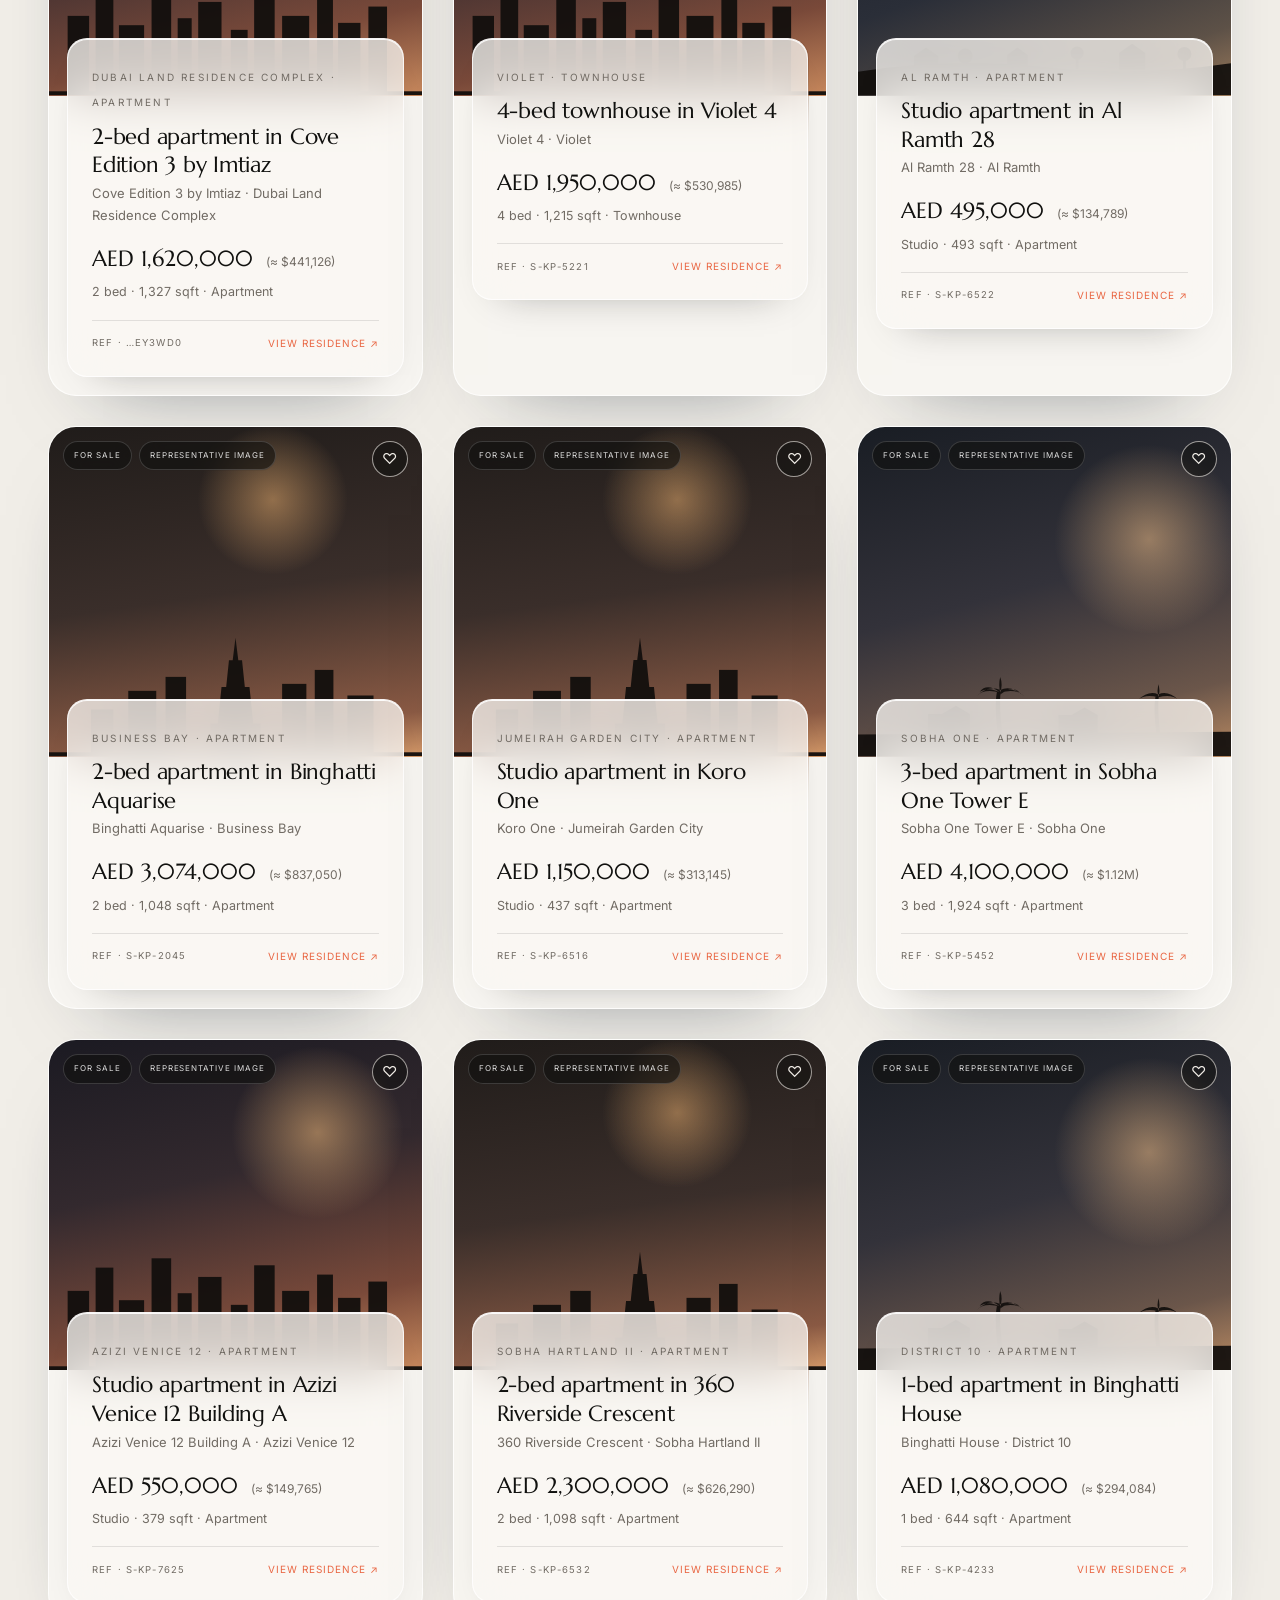
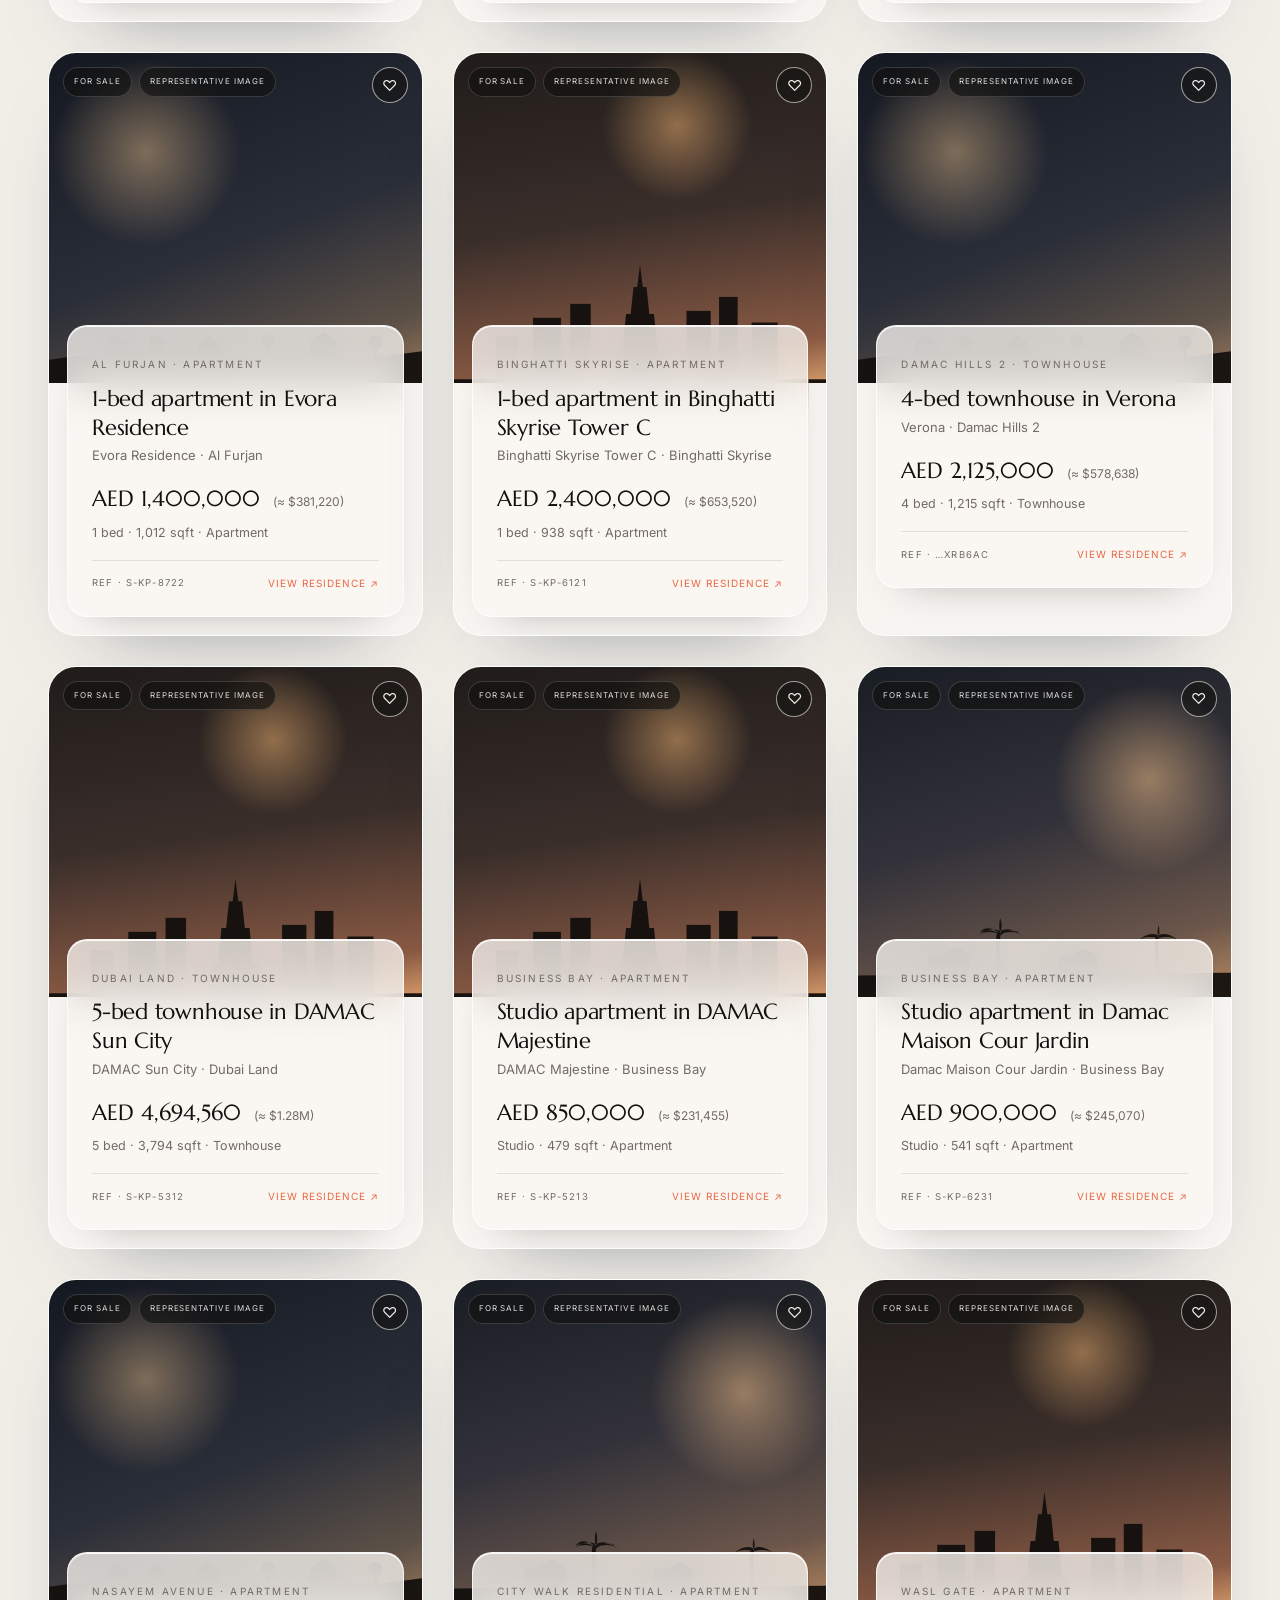
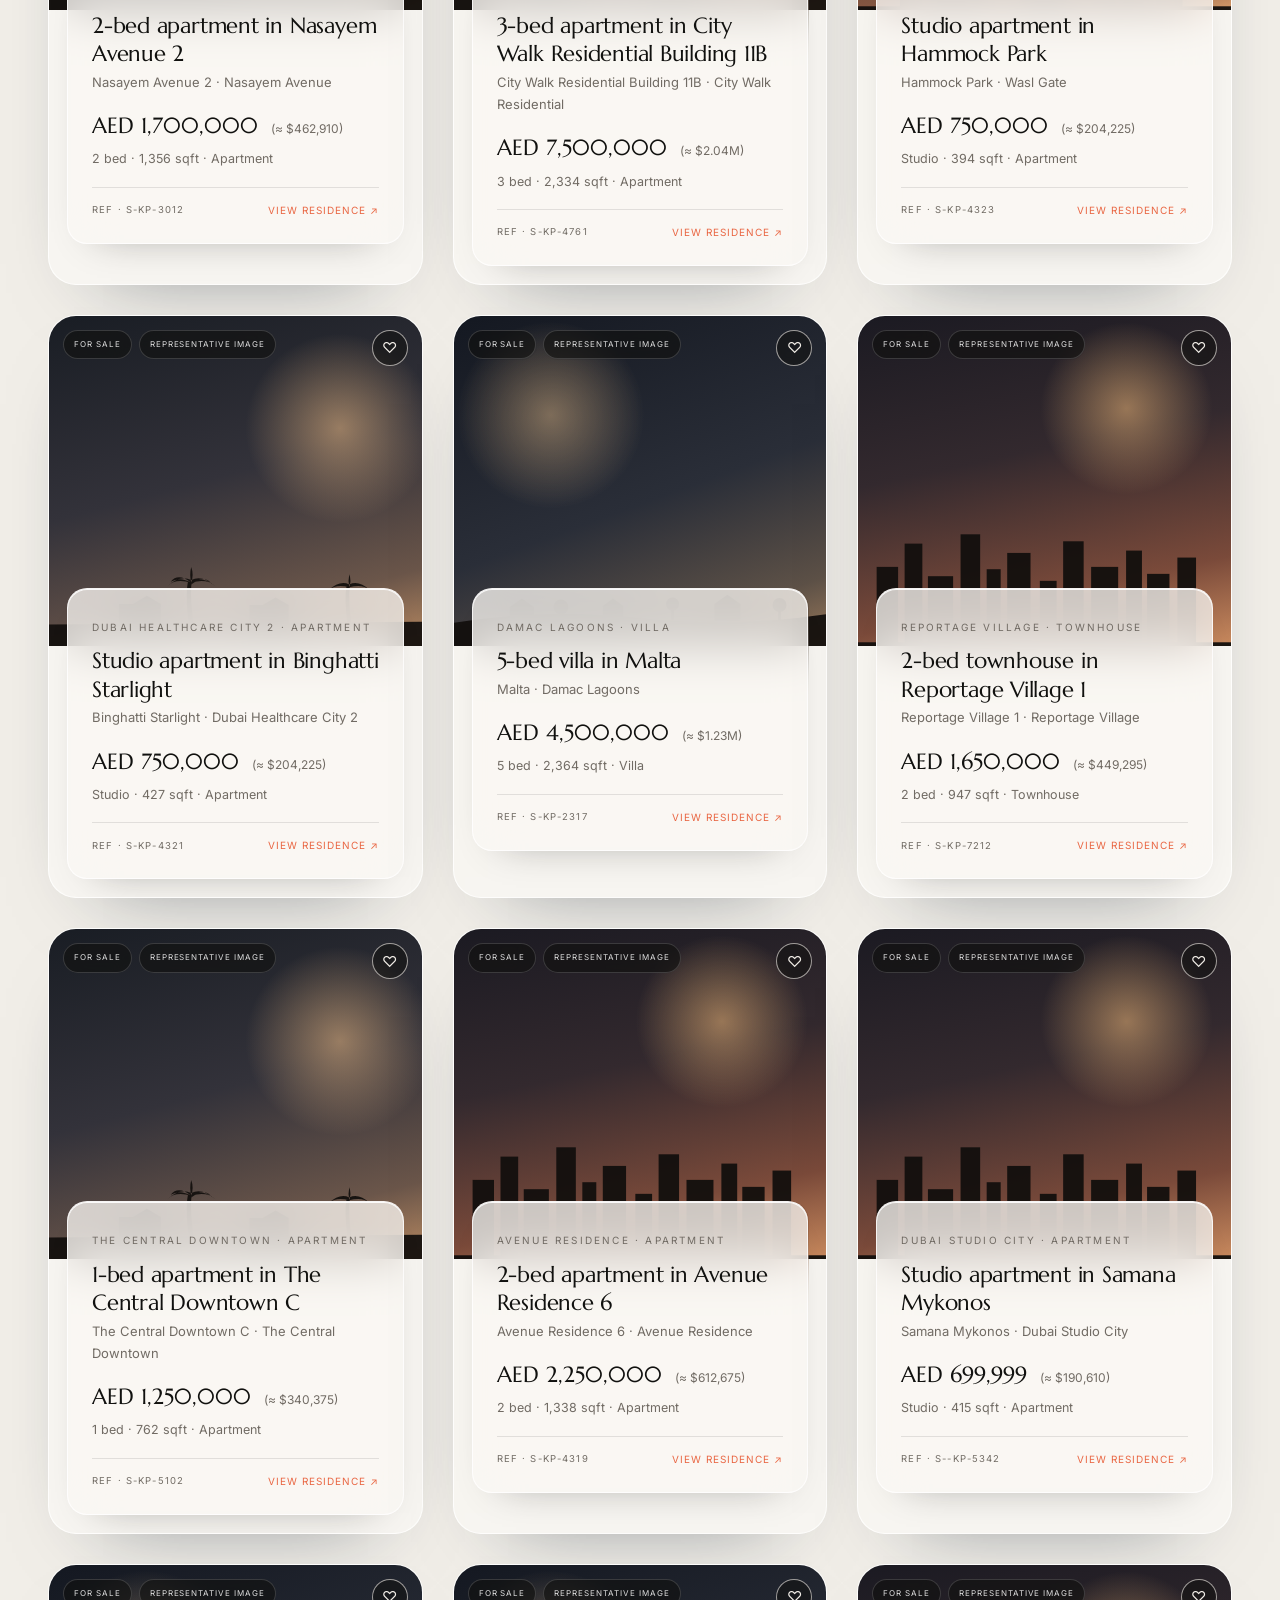
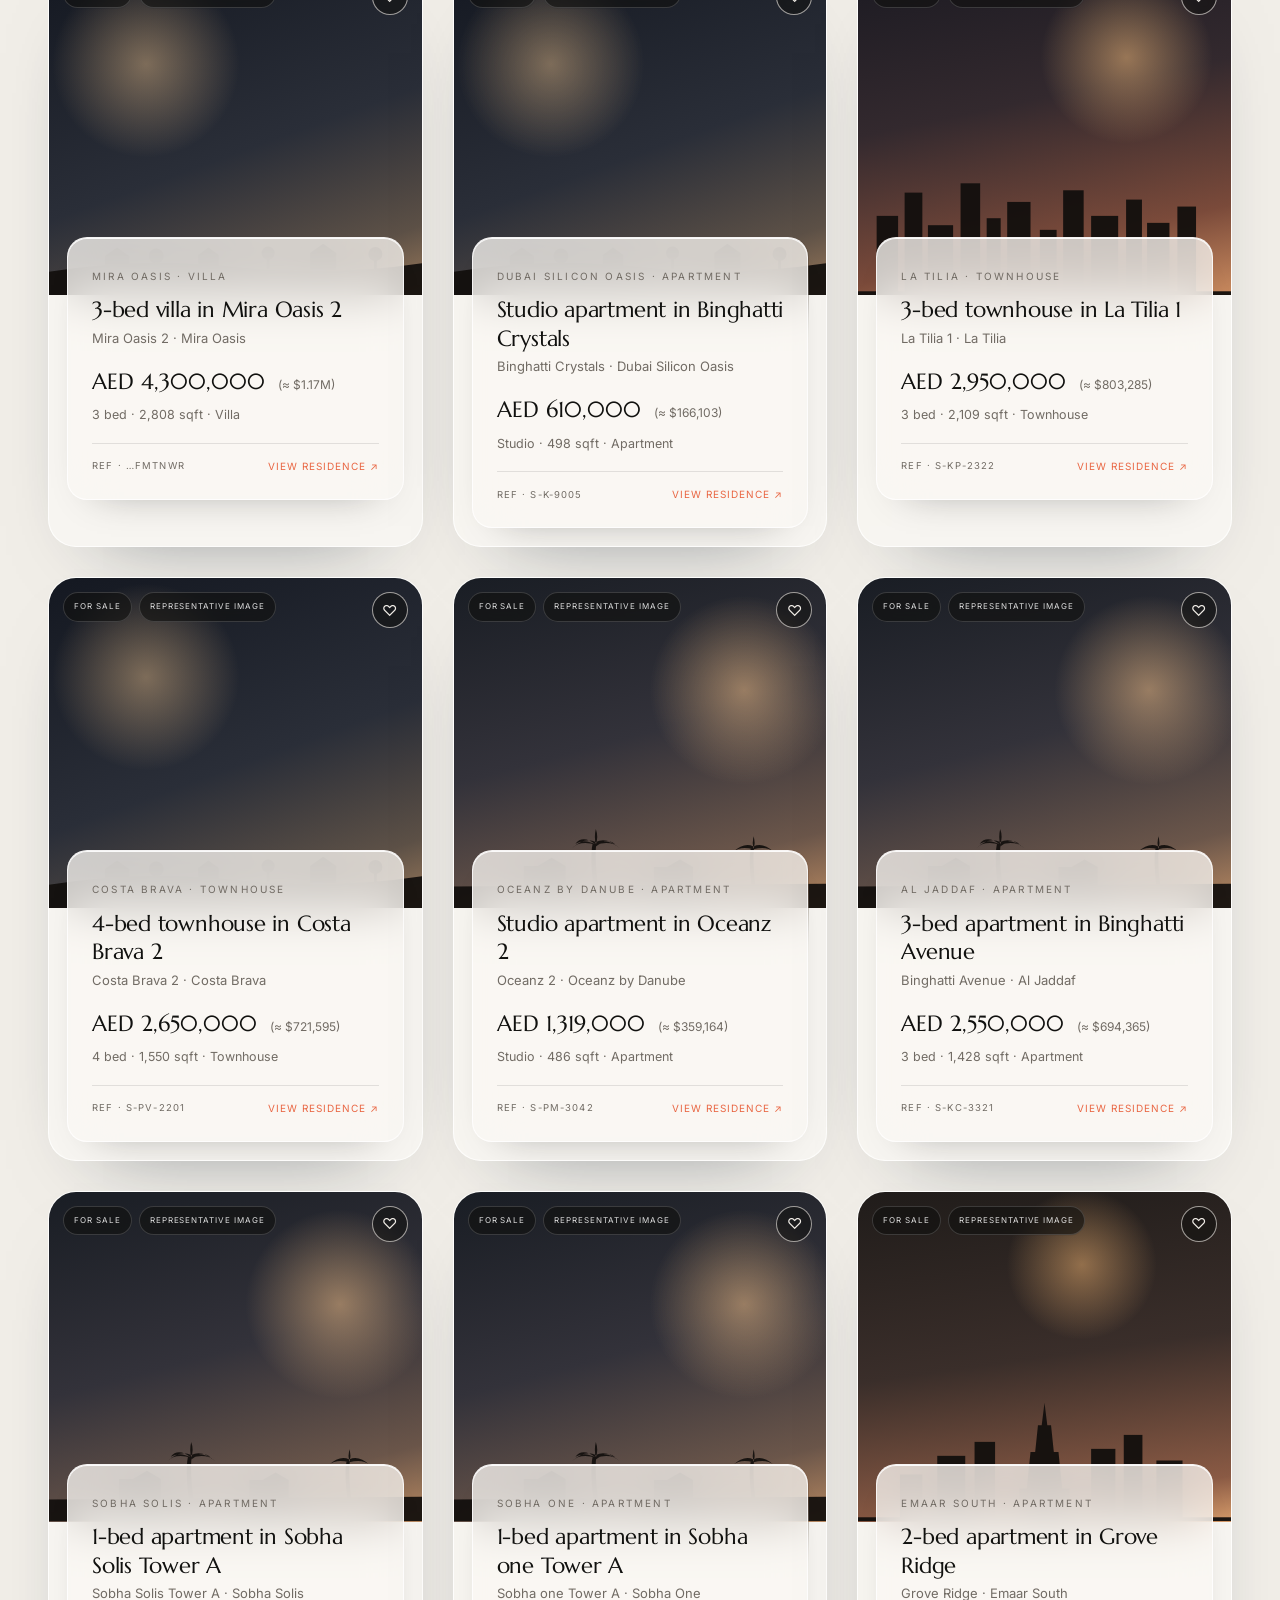
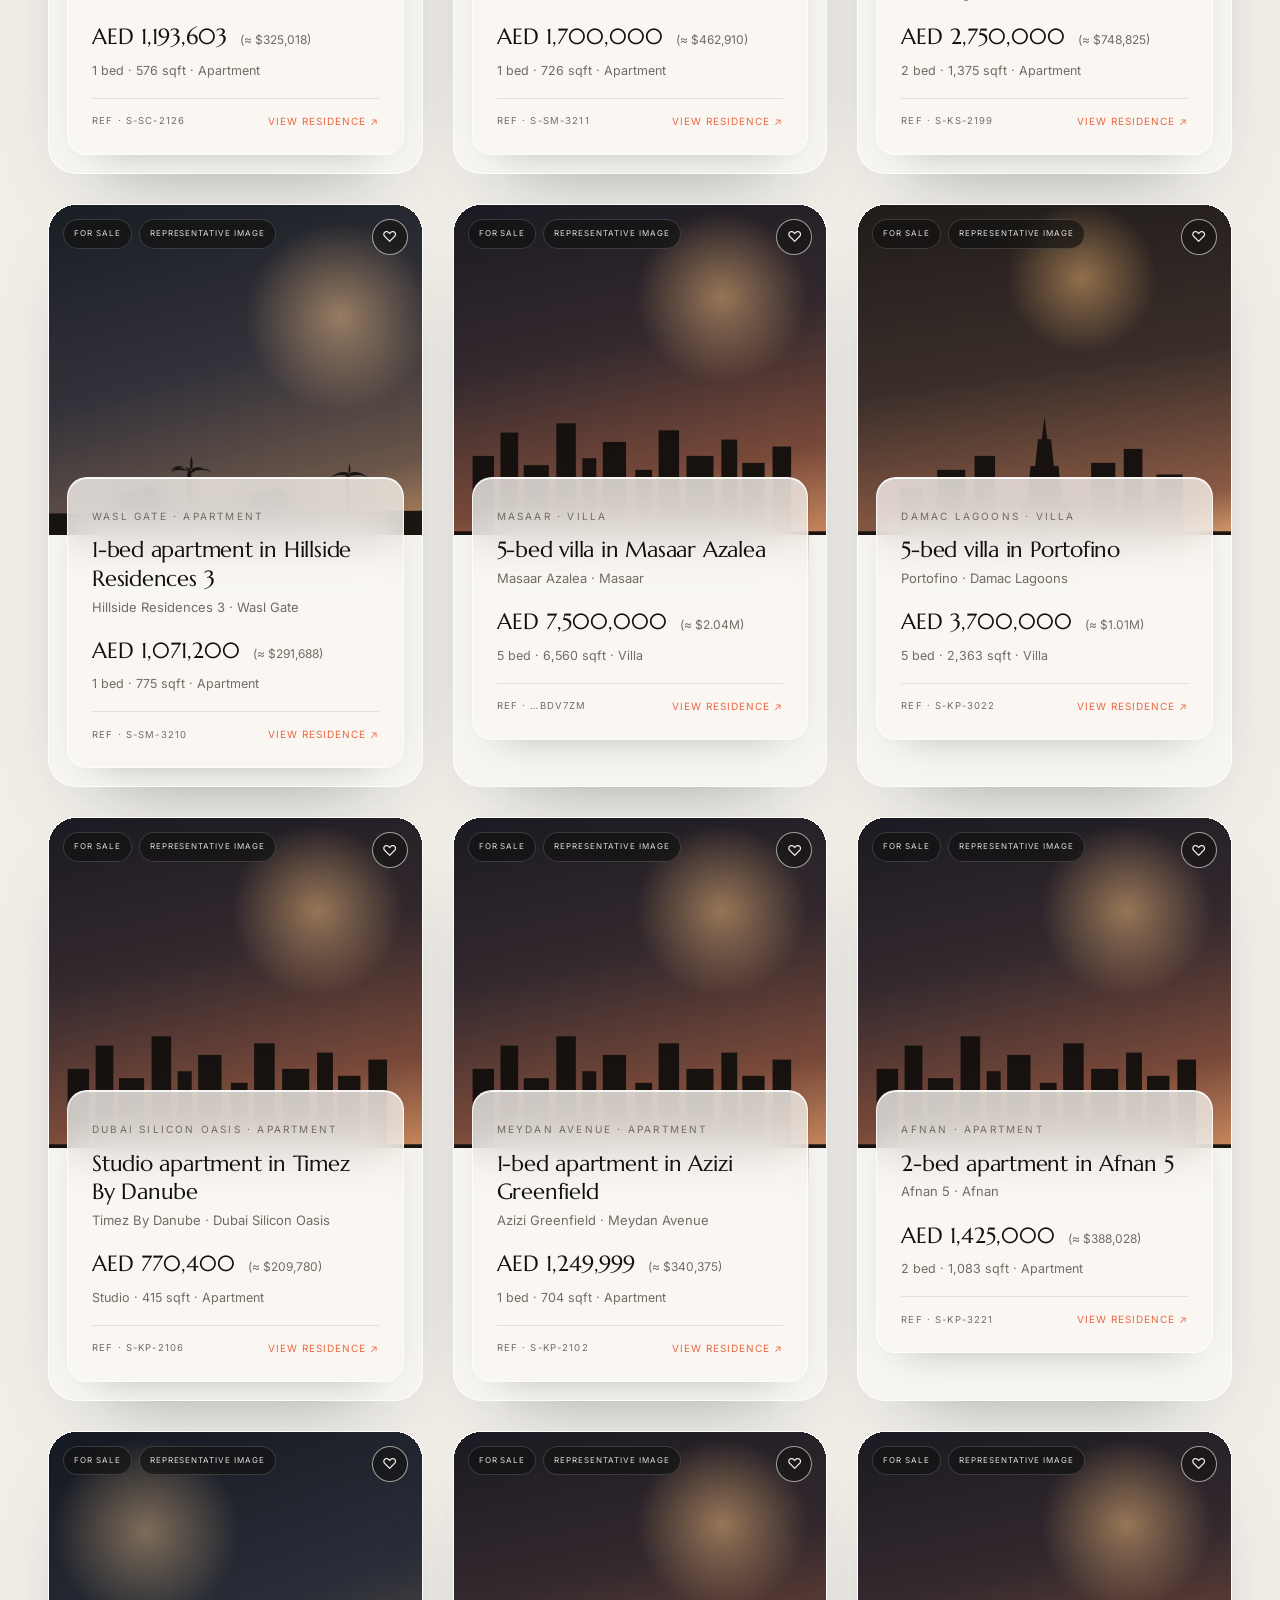
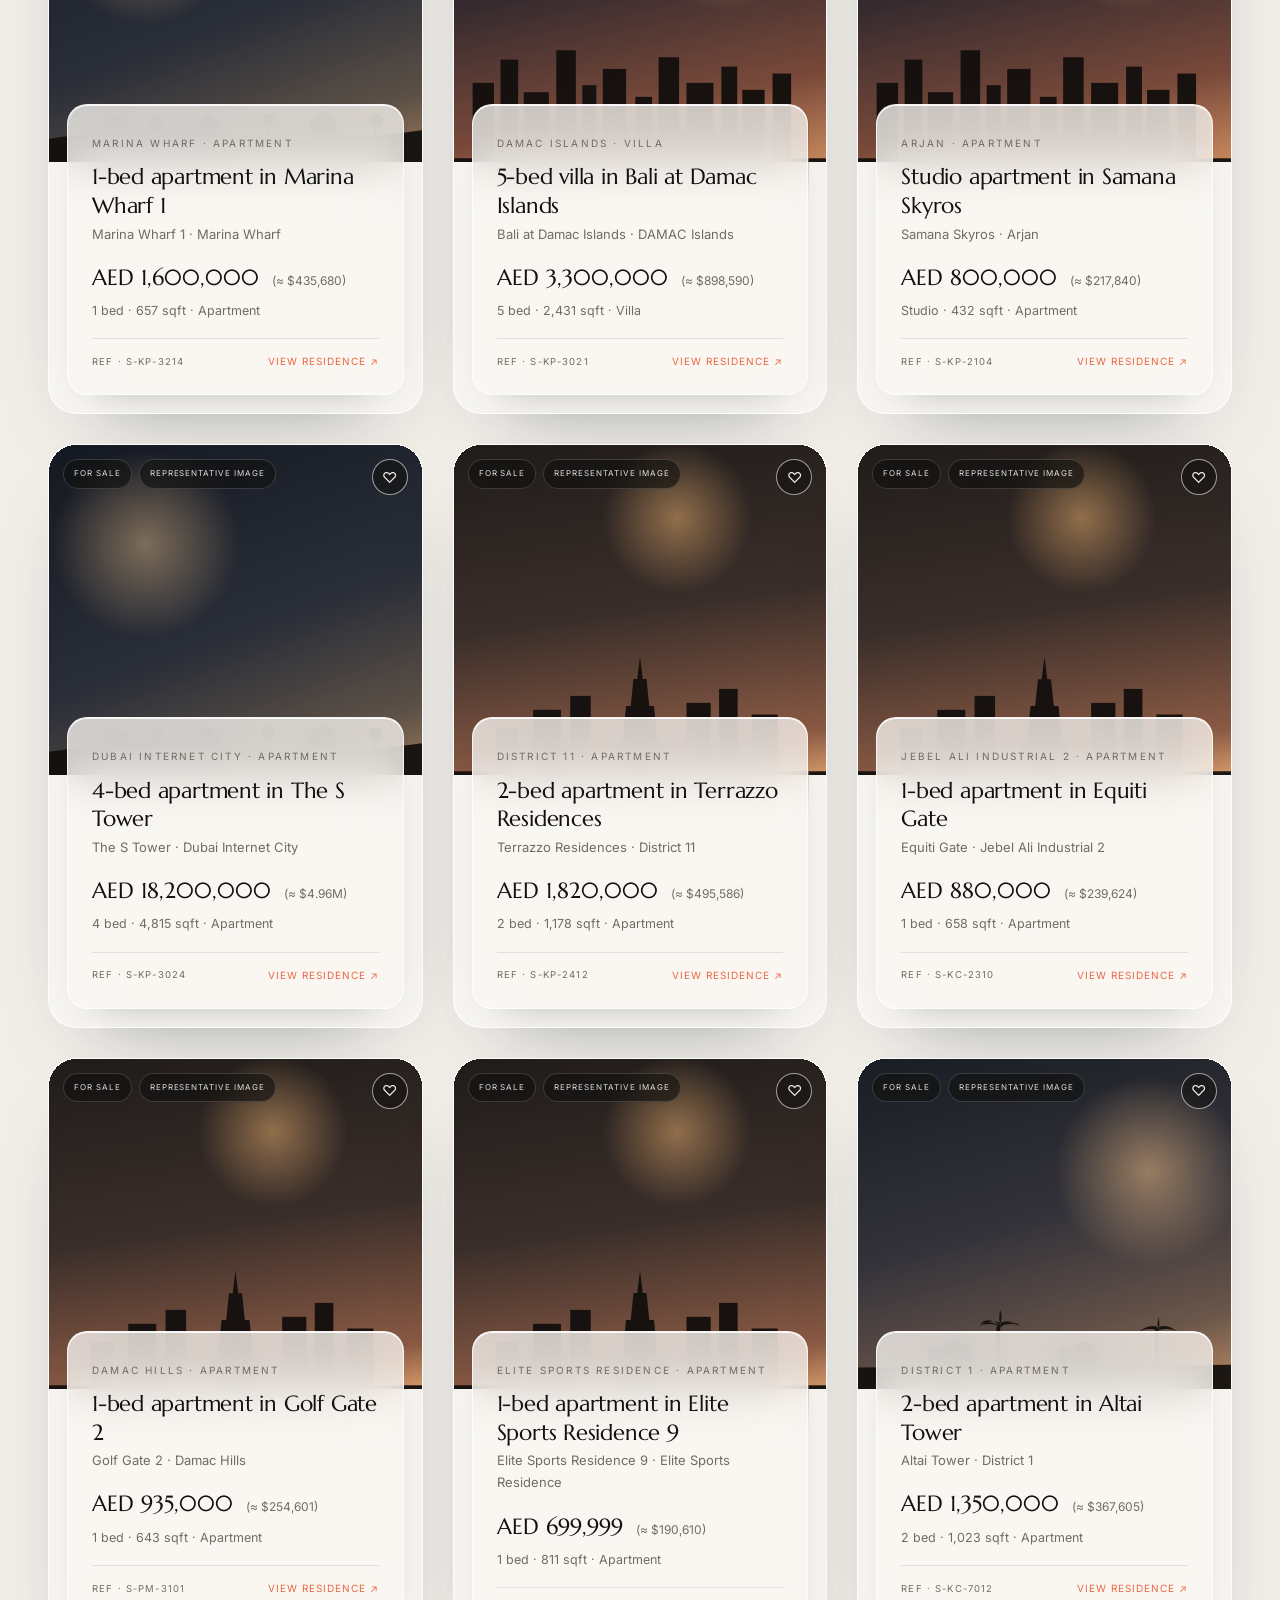
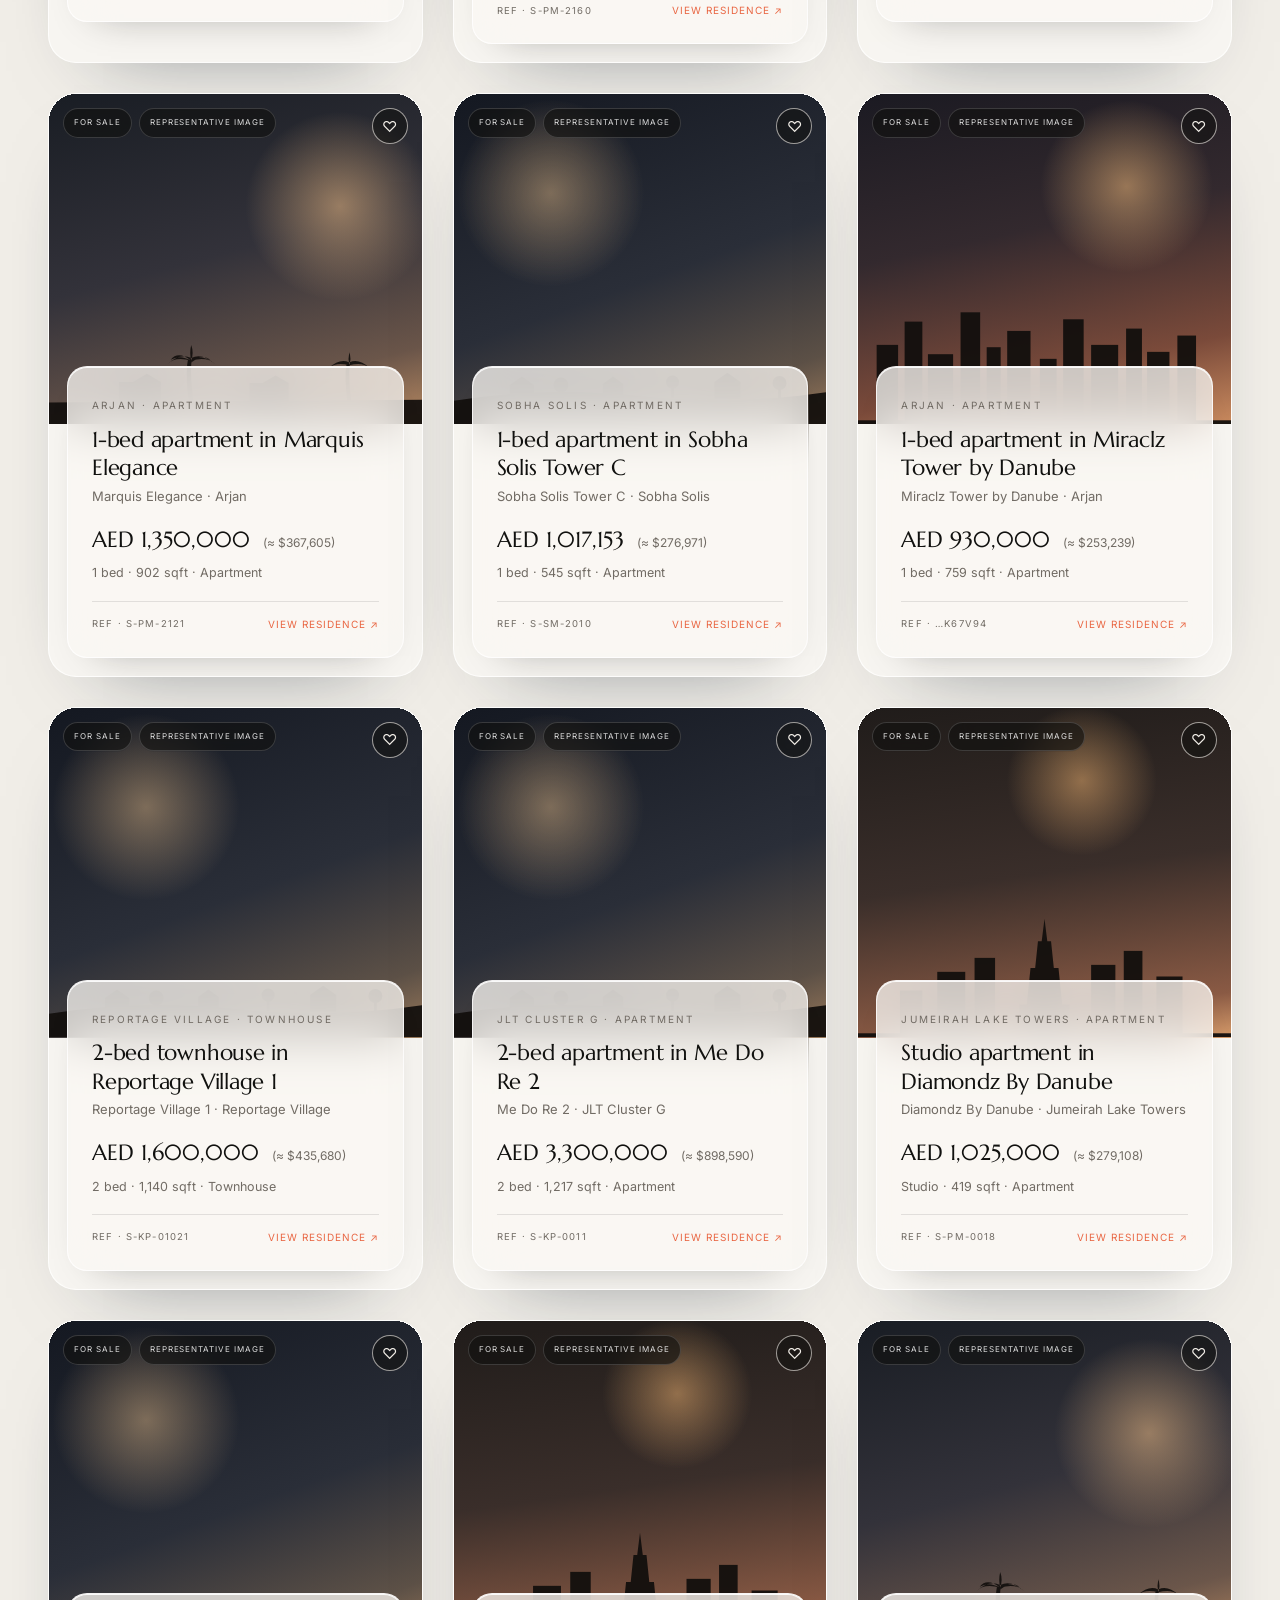
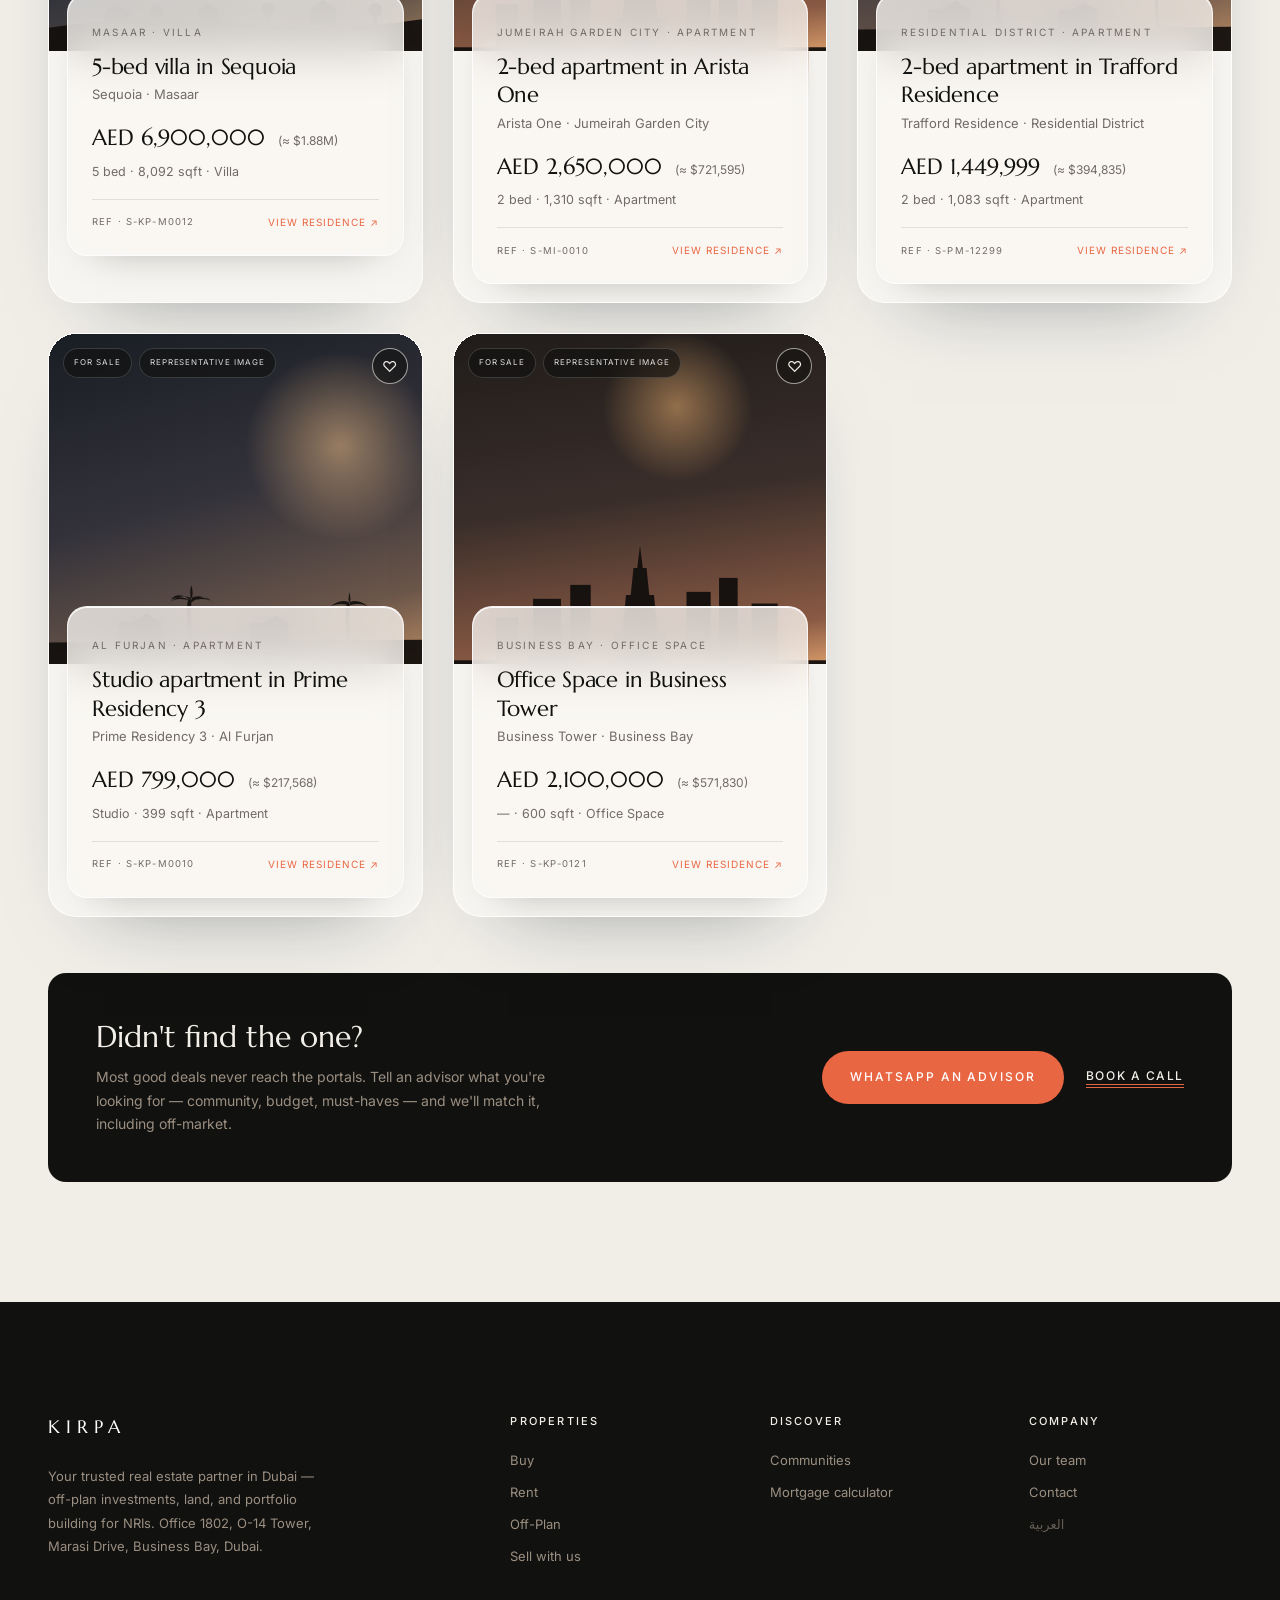
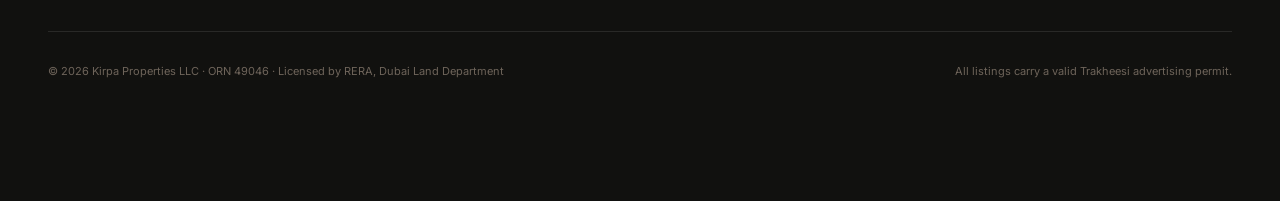
==== commit d0e0fa16: "v24" ====
--- a/buy/index.html
+++ b/buy/index.html
@@ -15,7 +15,7 @@
 <meta name="twitter:card" content="summary_large_image">
 <link rel="preconnect" href="https://fonts.googleapis.com">
 <link href="https://fonts.googleapis.com/css2?family=Marcellus&family=Inter:wght@400;500;600&family=Amiri&family=Noto+Kufi+Arabic:wght@400;500;600&display=swap" rel="stylesheet">
-<link rel="stylesheet" href="../assets/kirpa.css?v=26">
+<link rel="stylesheet" href="../assets/kirpa.css?v=27">
 </head>
 <body class="property-index">
 
@@ -106,8 +106,8 @@
 <script src="../assets/i18n.js?v=14"></script>
 <script src="../assets/listings.js?v=14"></script>
 <script src="../assets/kirpa.js?v=22"></script>
-<script src="../assets/premium.js?v=1"></script>
-<script src="../assets/experience.js?v=1"></script>
+<script src="../assets/premium.js?v=2"></script>
+<script src="../assets/experience.js?v=2"></script>
 <script>
 const pool=LISTINGS.filter(l=>l.status===window.PAGE_STATUS);
 /* populate community filter from data */
--- a/assets/kirpa.css
+++ b/assets/kirpa.css
@@ -1670,3 +1670,334 @@
   .home-page .insight-grid article{min-height:300px;padding:30px}
   .property-index{background:linear-gradient(180deg,#172B47 0 760px,#F1EEE8 760px)}
 }
+
+/* ============================================================
+   KIRPA SPATIAL LUXURY
+   A cinematic residence runway, inventory-aware Dubai atlas,
+   private command centre and residence media suite.
+   ============================================================ */
+[hidden]{display:none!important}
+
+/* navigation remembers where the visitor is */
+.nav-context{
+  display:flex;align-items:center;gap:10px;min-width:0;margin:0 16px;color:inherit;
+  font:500 8px/1.2 var(--body);letter-spacing:.15em;text-transform:uppercase;opacity:.48;
+  white-space:nowrap
+}
+.nav-context::before{content:'';width:20px;height:1px;background:currentColor;opacity:.45}
+header.solid .nav-context{opacity:.52}
+
+/* one residence at a time: the private edit becomes a cinematic runway */
+.home-page .private-edit{padding-top:132px;padding-bottom:150px}
+.home-page .private-edit #resGrid.residence-runway{
+  position:relative;display:grid!important;grid-template-columns:minmax(0,1.45fr) minmax(370px,.72fr)!important;
+  grid-template-rows:none!important;gap:0;width:100%;min-height:720px;margin:12px 0 0;padding:0!important;
+  overflow:hidden!important;scroll-snap-type:none!important;border:1px solid rgba(255,255,255,.9);
+  border-radius:38px;background:rgba(255,255,255,.72);
+  box-shadow:0 54px 120px -64px rgba(24,29,39,.68),inset 0 1px 0 #fff;
+  isolation:isolate;outline:none
+}
+.residence-runway:focus-visible{box-shadow:0 0 0 3px rgba(91,124,250,.28),0 54px 120px -64px rgba(24,29,39,.68)}
+.runway-visual{position:relative;min-width:0;min-height:720px;overflow:hidden;background:#182435}
+.runway-image{position:absolute;inset:0;display:block;color:#fff}
+.runway-image .ph-img{width:100%;height:100%;object-fit:cover;filter:saturate(1.04) contrast(1.04)}
+.runway-image::after{
+  content:'';position:absolute;inset:0;pointer-events:none;
+  background:linear-gradient(90deg,rgba(7,14,24,.02) 48%,rgba(7,14,24,.18)),linear-gradient(0deg,rgba(7,14,24,.55),transparent 48%)
+}
+.runway-media-note{
+  position:absolute;z-index:2;left:28px;bottom:26px;padding:9px 12px;border:1px solid rgba(255,255,255,.24);
+  border-radius:999px;background:rgba(9,18,29,.30);backdrop-filter:blur(16px);-webkit-backdrop-filter:blur(16px);
+  color:rgba(255,255,255,.68);font-size:8px;letter-spacing:.14em;text-transform:uppercase
+}
+.runway-fav{
+  z-index:6!important;top:25px!important;right:25px!important;width:46px!important;height:46px!important;
+  background:rgba(10,20,32,.38)!important;border:1px solid rgba(255,255,255,.28)!important;
+  backdrop-filter:blur(18px);-webkit-backdrop-filter:blur(18px)
+}
+.runway-count{
+  position:absolute;z-index:5;top:27px;left:30px;display:flex;align-items:baseline;gap:7px;color:#fff
+}
+.runway-count b{font:400 32px/1 var(--display)}
+.runway-count span{font:500 9px/1 var(--body);letter-spacing:.12em;color:rgba(255,255,255,.5)}
+.runway-next-preview{
+  position:absolute;z-index:6;right:27px;bottom:27px;width:230px;min-height:138px;padding:9px;border:1px solid rgba(255,255,255,.35);
+  border-radius:20px;background:rgba(255,255,255,.68);color:var(--espresso);overflow:hidden;
+  box-shadow:0 24px 55px -30px rgba(6,15,27,.7),inset 0 1px 0 #fff;
+  backdrop-filter:blur(26px) saturate(150%);-webkit-backdrop-filter:blur(26px) saturate(150%);
+  transition:transform .35s var(--ease-out),background .35s
+}
+.runway-next-preview:hover{transform:translateY(-5px);background:rgba(255,255,255,.82)}
+.runway-next-preview>span{
+  position:absolute;z-index:2;left:18px;top:16px;color:#fff;font-size:8px;letter-spacing:.14em;text-transform:uppercase;
+  text-shadow:0 1px 12px rgba(0,0,0,.5)
+}
+.runway-next-preview .ph-img{display:block;width:100%;height:78px;object-fit:cover;border-radius:13px;filter:saturate(.95)}
+.runway-next-preview b{display:block;padding:10px 7px 4px;font:400 14px/1.2 var(--display);white-space:nowrap;overflow:hidden;text-overflow:ellipsis}
+.runway-copy{
+  position:relative;display:flex;flex-direction:column;justify-content:center;min-width:0;padding:70px 54px 56px;
+  background:
+    radial-gradient(24rem 20rem at 100% 0%,rgba(169,138,244,.15),transparent 68%),
+    radial-gradient(22rem 20rem at 0% 100%,rgba(44,183,176,.11),transparent 70%),
+    rgba(250,248,244,.84)
+}
+.runway-copy::before{
+  content:'K / PRIVATE EDIT';position:absolute;right:34px;top:30px;color:rgba(24,22,19,.28);
+  font-size:8px;letter-spacing:.18em;text-transform:uppercase
+}
+.runway-copy .eyebrow{margin-bottom:22px}
+.runway-copy h3{max-width:11ch;font:400 clamp(38px,4.2vw,62px)/.98 var(--display);letter-spacing:-.045em;color:var(--espresso)}
+.runway-place{margin-top:17px;color:rgba(24,22,19,.50);font-size:11px;letter-spacing:.08em;text-transform:uppercase}
+.runway-price{display:flex;align-items:baseline;gap:9px;margin-top:34px}
+.runway-price b{font:400 25px/1.1 var(--display);color:var(--espresso)}
+.runway-price span{font-size:10px;color:rgba(24,22,19,.45)}
+.runway-spec-grid{
+  display:grid;grid-template-columns:repeat(3,1fr);gap:0;margin-top:30px;padding-block:20px;
+  border-block:1px solid rgba(24,22,19,.10)
+}
+.runway-spec-grid>div{padding:0 14px;border-right:1px solid rgba(24,22,19,.09)}
+.runway-spec-grid>div:first-child{padding-left:0}.runway-spec-grid>div:last-child{padding-right:0;border:0}
+.runway-spec-grid span,.runway-spec-grid b{display:block}
+.runway-spec-grid span{font-size:8px;letter-spacing:.12em;text-transform:uppercase;color:rgba(24,22,19,.42)}
+.runway-spec-grid b{margin-top:7px;font-size:12px;font-weight:600;color:var(--espresso)}
+.runway-rationale{max-width:39ch;margin-top:24px;color:rgba(24,22,19,.57);font-size:12.5px;line-height:1.7}
+.runway-actions{display:flex;align-items:center;gap:22px;flex-wrap:wrap;margin-top:29px}
+.runway-actions .btn{padding-inline:24px}.runway-actions .link{font-size:10px}
+.runway-controls{display:grid;grid-template-columns:42px 1fr 42px;align-items:center;gap:13px;margin-top:40px}
+.runway-controls button{
+  width:42px;height:42px;border:1px solid rgba(24,22,19,.13);border-radius:50%;background:rgba(255,255,255,.58);
+  color:var(--espresso);font-size:16px;transition:background .25s,transform .25s
+}
+.runway-controls button:hover{background:#fff;transform:scale(1.06)}
+.runway-progress{height:2px;background:rgba(24,22,19,.12);overflow:hidden}
+.runway-progress i{display:block;width:var(--runway-progress);height:100%;background:linear-gradient(90deg,var(--sunset),var(--lilac));transition:width .55s var(--ease-out)}
+.runway-aperture{position:absolute;inset:0;z-index:20;display:flex;pointer-events:none}
+.runway-aperture i{width:50%;height:100%;background:#121D2C;transform:scaleX(0);transition:transform .34s var(--ease-smooth)}
+.runway-aperture i:first-child{transform-origin:left}.runway-aperture i:last-child{transform-origin:right}
+.residence-runway.is-changing .runway-aperture i{transform:scaleX(1)}
+.residence-runway.is-entering .runway-visual{animation:runway-media-in .65s var(--ease-out) both}
+.residence-runway.is-entering .runway-copy>*{animation:runway-copy-in .58s var(--ease-out) both}
+.residence-runway.is-entering .runway-copy>*:nth-child(3){animation-delay:.04s}
+.residence-runway.is-entering .runway-copy>*:nth-child(4){animation-delay:.08s}
+.residence-runway.is-entering .runway-copy>*:nth-child(5){animation-delay:.12s}
+.residence-runway.is-entering .runway-copy>*:nth-child(n+6){animation-delay:.16s}
+@keyframes runway-media-in{from{opacity:.35;transform:scale(1.035)}to{opacity:1;transform:none}}
+@keyframes runway-copy-in{from{opacity:0;transform:translateY(15px)}to{opacity:1;transform:none}}
+
+/* the atlas behaves like a small spatial instrument */
+.home-page .dubai-atlas{grid-template-columns:minmax(0,1.38fr) minmax(370px,.72fr);min-height:650px}
+.home-page .atlas-map{min-height:650px;perspective:900px}
+.home-page .atlas-map::before{
+  opacity:.46;background-size:38px 38px;transform:perspective(520px) rotateX(56deg) scale(1.48);
+  transform-origin:center 84%;transition:opacity .5s,transform .7s var(--ease-out)
+}
+.atlas-layers{
+  position:absolute;z-index:12;left:24px;top:24px;display:flex;gap:5px;padding:5px;border:1px solid rgba(255,255,255,.14);
+  border-radius:999px;background:rgba(9,18,29,.36);backdrop-filter:blur(20px);-webkit-backdrop-filter:blur(20px)
+}
+.atlas-layers button{
+  min-height:32px;padding:0 13px;border:0;border-radius:999px;background:transparent;color:rgba(255,255,255,.48);
+  font:500 8px/1 var(--body);letter-spacing:.11em;text-transform:uppercase;transition:.3s
+}
+.atlas-layers button.on{background:rgba(255,255,255,.9);color:#162235;box-shadow:0 8px 22px -12px #000}
+.atlas-orbit{
+  position:absolute;z-index:2;border:1px solid rgba(91,124,250,.28);border-radius:50%;
+  transform:rotateX(64deg) rotateZ(-18deg);transition:opacity .5s,transform .8s var(--ease-out),border-color .5s
+}
+.orbit-a{width:55%;height:44%;left:28%;top:30%}.orbit-b{width:36%;height:31%;left:39%;top:38%;border-color:rgba(44,183,176,.28)}
+.atlas-volume{
+  position:absolute;z-index:3;width:20px;height:58px;opacity:.28;
+  background:linear-gradient(90deg,rgba(91,124,250,.30),rgba(91,124,250,.88));
+  border:1px solid rgba(255,255,255,.28);box-shadow:12px -10px 30px rgba(91,124,250,.18);
+  transform:skewY(-22deg) scaleY(.45);transform-origin:center bottom;transition:.65s var(--ease-out)
+}
+.volume-a{left:59%;top:41%}.volume-b{left:46%;top:61%;height:82px}.volume-c{left:26%;top:68%;height:48px}
+.layer-residences .atlas-volume{opacity:.9;transform:skewY(-22deg) scaleY(1);background:linear-gradient(90deg,#536FE0,#8CA4FF)}
+.layer-residences .atlas-map::before{opacity:.65;transform:perspective(520px) rotateX(58deg) scale(1.55)}
+.layer-residences .atlas-orbit{opacity:.25}
+.layer-lifestyle .atlas-orbit{opacity:1;border-color:rgba(44,183,176,.65);transform:rotateX(61deg) rotateZ(-11deg) scale(1.08)}
+.layer-lifestyle .atlas-volume{opacity:.10}
+.home-page .atlas-panel{padding:54px 42px;justify-content:flex-start;overflow:hidden}
+.home-page .atlas-panel h3{margin-top:34px;font-size:clamp(40px,4vw,56px)}
+.atlas-inventory{
+  display:flex;justify-content:space-between;align-items:center;margin-top:27px;padding:13px 0;
+  border-block:1px solid rgba(255,255,255,.10);color:rgba(255,255,255,.48);
+  font-size:8px;letter-spacing:.12em;text-transform:uppercase
+}
+.atlas-inventory b{color:#fff;font:400 24px/1 var(--display)}
+.home-page .atlas-stats{margin:21px 0 25px;transition:opacity .35s,max-height .45s,margin .45s;max-height:260px}
+.atlas-matches{display:grid;gap:8px;max-height:0;opacity:0;overflow:hidden;transition:opacity .4s,max-height .55s var(--ease-out),margin .4s}
+.atlas-matches>a{
+  display:grid;grid-template-columns:1fr auto;gap:3px 10px;padding:13px 15px;border:1px solid rgba(255,255,255,.11);
+  border-radius:14px;background:rgba(255,255,255,.045);color:#fff;transition:background .25s,border-color .25s,transform .25s
+}
+.atlas-matches>a:hover{background:rgba(255,255,255,.09);border-color:rgba(91,124,250,.5);transform:translateX(3px)}
+.atlas-matches a>span{grid-column:1/-1;color:#8FDCD6;font-size:9px}
+.atlas-matches a>b{font:400 14px/1.2 var(--display);white-space:nowrap;overflow:hidden;text-overflow:ellipsis}
+.atlas-matches a>small{color:rgba(255,255,255,.48);font-size:8px;white-space:nowrap}
+.atlas-matches a i{font-style:normal;color:#fff}
+.atlas-matches>p{color:rgba(255,255,255,.5);font-size:11px;line-height:1.6}
+.layer-residences .atlas-stats{max-height:0;opacity:0;margin:0;overflow:hidden}
+.layer-residences .atlas-matches{max-height:310px;opacity:1;margin:20px 0 25px}
+
+/* property media suite and ownership context */
+.property-detail .gallery{position:relative}
+.gallery-open{
+  position:absolute;z-index:5;right:24px;bottom:24px;display:flex;align-items:center;gap:16px;min-height:48px;padding:0 10px 0 18px;
+  border:1px solid rgba(255,255,255,.30);border-radius:999px;background:rgba(255,255,255,.72);color:#182235;
+  backdrop-filter:blur(22px);-webkit-backdrop-filter:blur(22px);box-shadow:0 16px 40px -24px #000;
+  font:500 9px/1 var(--body);letter-spacing:.1em;text-transform:uppercase
+}
+.gallery-open b{display:grid;place-items:center;width:30px;height:30px;border-radius:50%;background:#172A46;color:#fff;font-size:8px}
+.gallery-modes{
+  display:flex;width:max-content;margin:22px 0 0 auto;padding:5px;border:1px solid rgba(255,255,255,.16);
+  border-radius:999px;background:rgba(255,255,255,.055)
+}
+.gallery-modes button{
+  min-height:34px;padding:0 16px;border:0;border-radius:999px;background:transparent;color:rgba(255,255,255,.5);
+  font:500 8px/1 var(--body);letter-spacing:.12em;text-transform:uppercase
+}
+.gallery-modes button.on{background:#fff;color:#172A46}
+.floorplan-request{
+  display:grid;grid-template-columns:minmax(0,1.25fr) minmax(320px,.75fr);gap:60px;align-items:center;min-height:520px;margin-top:30px;padding:48px;
+  border:1px solid rgba(255,255,255,.16);border-radius:30px;background:
+  radial-gradient(38rem 24rem at 20% 90%,rgba(44,183,176,.17),transparent 70%),rgba(255,255,255,.045)
+}
+.floorplan-request h2{max-width:10ch;margin:16px 0;font:400 clamp(38px,4.8vw,64px)/1 var(--display);color:#fff}
+.floorplan-request p{max-width:40ch;color:rgba(255,255,255,.55);font-size:13px;line-height:1.7}
+.floorplan-request .btn{display:inline-flex;margin-top:24px}
+.floorplan-blueprint{
+  position:relative;aspect-ratio:1.25;border:1px solid rgba(143,220,214,.48);border-radius:8px;
+  background-image:linear-gradient(rgba(143,220,214,.09) 1px,transparent 1px),linear-gradient(90deg,rgba(143,220,214,.09) 1px,transparent 1px);
+  background-size:24px 24px;box-shadow:inset 0 0 70px rgba(44,183,176,.08)
+}
+.floorplan-blueprint i{position:absolute;border:1px solid rgba(143,220,214,.72)}
+.floorplan-blueprint i:nth-child(1){inset:12% 44% 48% 8%}
+.floorplan-blueprint i:nth-child(2){inset:12% 8% 48% 58%}
+.floorplan-blueprint i:nth-child(3){inset:58% 52% 10% 8%}
+.floorplan-blueprint i:nth-child(4){inset:58% 8% 10% 52%}
+.floorplan-blueprint span{position:absolute;left:14px;bottom:12px;color:#8FDCD6;font-size:8px;letter-spacing:.16em}
+.community-context{
+  padding:34px;border:1px solid rgba(24,22,19,.09);border-radius:24px;
+  background:linear-gradient(145deg,rgba(255,255,255,.62),rgba(221,244,241,.42))
+}
+.community-context h2{margin:15px 0 12px}
+.community-context-stats{display:grid;grid-template-columns:repeat(2,1fr);gap:1px;margin:25px 0;background:rgba(24,22,19,.1)}
+.community-context-stats div{display:flex;gap:12px;align-items:flex-start;padding:15px;background:rgba(250,248,244,.92)}
+.community-context-stats span{color:var(--sunset);font:400 17px/1 var(--display)}
+.community-context-stats b{font-size:10px;line-height:1.45}
+.ownership-brief{margin-top:17px;padding:18px;border:1px solid rgba(24,22,19,.09);border-radius:16px;background:rgba(255,255,255,.48)}
+.ownership-brief>span{display:block;margin-bottom:13px;color:var(--sunset);font-size:8px;letter-spacing:.14em;text-transform:uppercase}
+.ownership-brief>div{display:flex;justify-content:space-between;gap:18px;padding:8px 0;border-top:1px solid rgba(24,22,19,.07)}
+.ownership-brief b{font-size:10px;color:rgba(24,22,19,.46);font-weight:500}
+.ownership-brief strong{font-size:10px;text-align:right}
+.ownership-brief .link{display:inline-block;margin-top:12px;font-size:9px}
+body.gallery-opened{overflow:hidden}
+.media-lightbox{
+  position:fixed;inset:0;z-index:10000;display:grid;grid-template-columns:80px 1fr 80px;grid-template-rows:74px 1fr 70px;
+  padding:18px;background:rgba(6,10,16,.94);color:#fff;opacity:0;pointer-events:none;
+  backdrop-filter:blur(28px);-webkit-backdrop-filter:blur(28px);transition:opacity .3s
+}
+.media-lightbox.active{opacity:1;pointer-events:auto}
+.lightbox-top{grid-column:1/-1;display:flex;justify-content:space-between;align-items:center;padding:0 10px}
+.lightbox-top span{font-size:9px;letter-spacing:.14em;text-transform:uppercase;color:rgba(255,255,255,.52)}
+.lightbox-top button{border:0;background:none;color:#fff;font-size:10px;letter-spacing:.12em;text-transform:uppercase}
+.lightbox-image{grid-column:2;position:relative;overflow:hidden;border-radius:20px;background:#101825;transition:opacity .18s,transform .18s}
+.lightbox-image.to-next{opacity:.2;transform:translateX(-18px)}.lightbox-image.to-prev{opacity:.2;transform:translateX(18px)}
+.lightbox-image .ph-img{width:100%;height:100%;object-fit:contain}
+.lightbox-nav{align-self:center;justify-self:center;width:48px;height:48px;border:1px solid rgba(255,255,255,.18);border-radius:50%;background:rgba(255,255,255,.06);color:#fff;font-size:18px}
+.lightbox-nav:hover{background:rgba(255,255,255,.14)}
+.lightbox-nav.prev{grid-column:1;grid-row:2}.lightbox-nav.next{grid-column:3;grid-row:2}
+.lightbox-foot{grid-column:1/-1;display:flex;justify-content:space-between;align-items:center;padding:0 10px}
+.lightbox-foot span{font:400 21px/1 var(--display)}.lightbox-foot small{color:rgba(255,255,255,.38);font-size:8px;letter-spacing:.1em;text-transform:uppercase}
+
+/* brand-star transition between collection and residence */
+.kr-star-wipe{
+  position:fixed;inset:0;z-index:20000;display:grid;place-items:center;pointer-events:none;
+  color:#fff;background:linear-gradient(135deg,#172A46,#263C66 58%,#2CB7B0);
+  clip-path:polygon(50% 50%,50% 50%,50% 50%,50% 50%,50% 50%,50% 50%,50% 50%,50% 50%);
+  transition:clip-path .48s var(--ease-smooth)
+}
+.kr-star-wipe i{font:400 44px/1 var(--display);font-style:normal;opacity:0;transform:scale(.3) rotate(-25deg);transition:.3s .1s}
+.kr-star-wipe.active{clip-path:polygon(50% -35%,60% 39%,117% 14%,69% 54%,118% 88%,59% 65%,50% 135%,41% 65%,-18% 88%,31% 54%,-17% 14%,40% 39%)}
+.kr-star-wipe.active i{opacity:1;transform:scale(1) rotate(0)}
+
+/* the concierge reads as a private command centre */
+body .kc-launch{
+  right:24px;bottom:24px;width:202px;height:54px;padding:0 18px;border:1px solid rgba(255,255,255,.22);border-radius:999px;
+  justify-content:flex-start;gap:12px;background:rgba(18,31,47,.88);color:#FF8D68;animation:none;
+  box-shadow:0 20px 50px -24px rgba(6,15,27,.75),inset 0 1px 0 rgba(255,255,255,.14);
+  backdrop-filter:blur(24px) saturate(145%);-webkit-backdrop-filter:blur(24px) saturate(145%)
+}
+body .kc-launch::after{content:'ASK KIRPA   ⌘ K';color:#fff;font:500 9px/1 var(--body);letter-spacing:.14em;white-space:pre}
+body .kc-launch:hover{transform:translateY(-3px);background:#1E3858;color:#FF8D68}
+body .kc-launch svg{width:24px;height:24px;flex:0 0 auto}
+body .kc-panel{
+  right:24px;bottom:92px;width:450px;max-height:min(78vh,680px);border:1px solid rgba(255,255,255,.76);border-radius:27px;
+  background:rgba(248,246,241,.90);box-shadow:0 36px 90px -38px rgba(8,18,30,.65),inset 0 1px 0 #fff;
+  backdrop-filter:blur(30px) saturate(145%);-webkit-backdrop-filter:blur(30px) saturate(145%)
+}
+body .kc-top{padding:18px 20px;background:linear-gradient(135deg,#172A46,#22395B);color:#fff;border:0}
+body .kc-top small{color:rgba(255,255,255,.52)}
+body .kc-top .kc-x{color:rgba(255,255,255,.72)}
+body .kc-stream{padding:20px}
+body .kc-bot{background:rgba(255,255,255,.8);border-color:rgba(24,22,19,.08)}
+body .kc-me{background:#172A46}
+body .kc-foot{background:rgba(255,255,255,.46)}
+
+@media(max-width:1180px){
+  .nav-context{display:none}
+  .home-page .private-edit #resGrid.residence-runway{grid-template-columns:minmax(0,1.25fr) minmax(340px,.75fr)!important}
+  .runway-copy{padding-inline:42px}
+}
+@media(max-width:900px){
+  .home-page .private-edit{padding-top:100px;padding-bottom:110px}
+  .home-page .private-edit #resGrid.residence-runway{display:grid!important;grid-template-columns:1fr!important;min-height:0}
+  .runway-visual{min-height:540px}.runway-copy{padding:58px 48px}
+  .runway-copy h3{font-size:52px;max-width:14ch}
+  .home-page .dubai-atlas{grid-template-columns:1fr;min-height:0}
+  .home-page .atlas-map{min-height:560px}
+  .floorplan-request{grid-template-columns:1fr;gap:35px}
+}
+@media(max-width:700px){
+  .home-page .private-edit{padding-top:82px;padding-bottom:90px}
+  .home-page .private-edit #resGrid.residence-runway{
+    display:grid!important;margin:0!important;padding:0!important;overflow:hidden!important;border-radius:28px;min-height:0
+  }
+  .runway-visual{min-height:430px}.runway-copy{padding:46px 27px 36px}
+  .runway-copy::before{right:24px;top:21px}.runway-copy h3{font-size:42px;max-width:11ch}
+  .runway-next-preview{right:16px;bottom:16px;width:175px;min-height:116px}
+  .runway-next-preview .ph-img{height:65px}.runway-next-preview b{font-size:12px}
+  .runway-media-note{left:18px;bottom:18px;max-width:130px;line-height:1.4}
+  .runway-count{left:20px;top:21px}.runway-fav{right:18px!important;top:18px!important}
+  .runway-actions{align-items:flex-start;flex-direction:column;gap:17px}
+  .runway-controls{margin-top:32px}
+  .home-page .dubai-atlas{border-radius:25px}.home-page .atlas-map{min-height:475px}
+  .atlas-layers{left:14px;top:14px}.atlas-layers button{padding-inline:9px;font-size:7px}
+  .atlas-point{font-size:8px;letter-spacing:.07em;gap:7px}.point-palm{left:5%}.point-marina{left:11%}.point-hills{left:42%}
+  .home-page .atlas-panel{padding:40px 27px}.home-page .atlas-panel h3{margin-top:26px}
+  .gallery-open{right:14px;bottom:14px}.gallery-modes{margin-right:0}
+  .floorplan-request{min-height:0;padding:25px;border-radius:22px}.floorplan-request h2{font-size:43px}
+  .community-context{padding:26px}.community-context-stats{grid-template-columns:1fr}
+  .media-lightbox{grid-template-columns:46px 1fr 46px;grid-template-rows:64px 1fr 66px;padding:8px}
+  .lightbox-image{border-radius:13px}.lightbox-nav{width:38px;height:38px}
+  .lightbox-foot small{display:none}
+  body .kc-launch{right:14px;bottom:76px;width:170px;height:50px;padding-inline:15px}
+  body .kc-launch::after{content:'ASK KIRPA   ⌘ K';font-size:8px}
+  body .kc-panel{right:0;left:0;bottom:0;width:100%;max-height:86vh;border-radius:25px 25px 0 0}
+}
+@media(max-width:430px){
+  .runway-visual{min-height:370px}
+  .runway-copy{padding-inline:23px}.runway-copy h3{font-size:38px}
+  .runway-spec-grid{grid-template-columns:1fr;gap:12px}
+  .runway-spec-grid>div,.runway-spec-grid>div:first-child{display:flex;justify-content:space-between;padding:0 0 12px;border:0;border-bottom:1px solid rgba(24,22,19,.07)}
+  .runway-spec-grid>div:last-child{padding-bottom:0;border:0}.runway-spec-grid b{margin:0}
+  .runway-next-preview{width:155px}.runway-next-preview b{display:none}
+  .runway-media-note{display:none}
+  .atlas-layers button{padding-inline:8px}.home-page .atlas-map{min-height:430px}
+}
+@media(prefers-reduced-motion:reduce){
+  .runway-aperture,.kr-star-wipe{display:none}
+  .residence-runway.is-entering .runway-visual,.residence-runway.is-entering .runway-copy>*{animation:none}
+  .atlas-volume,.atlas-orbit,.lightbox-image{transition:none}
+}
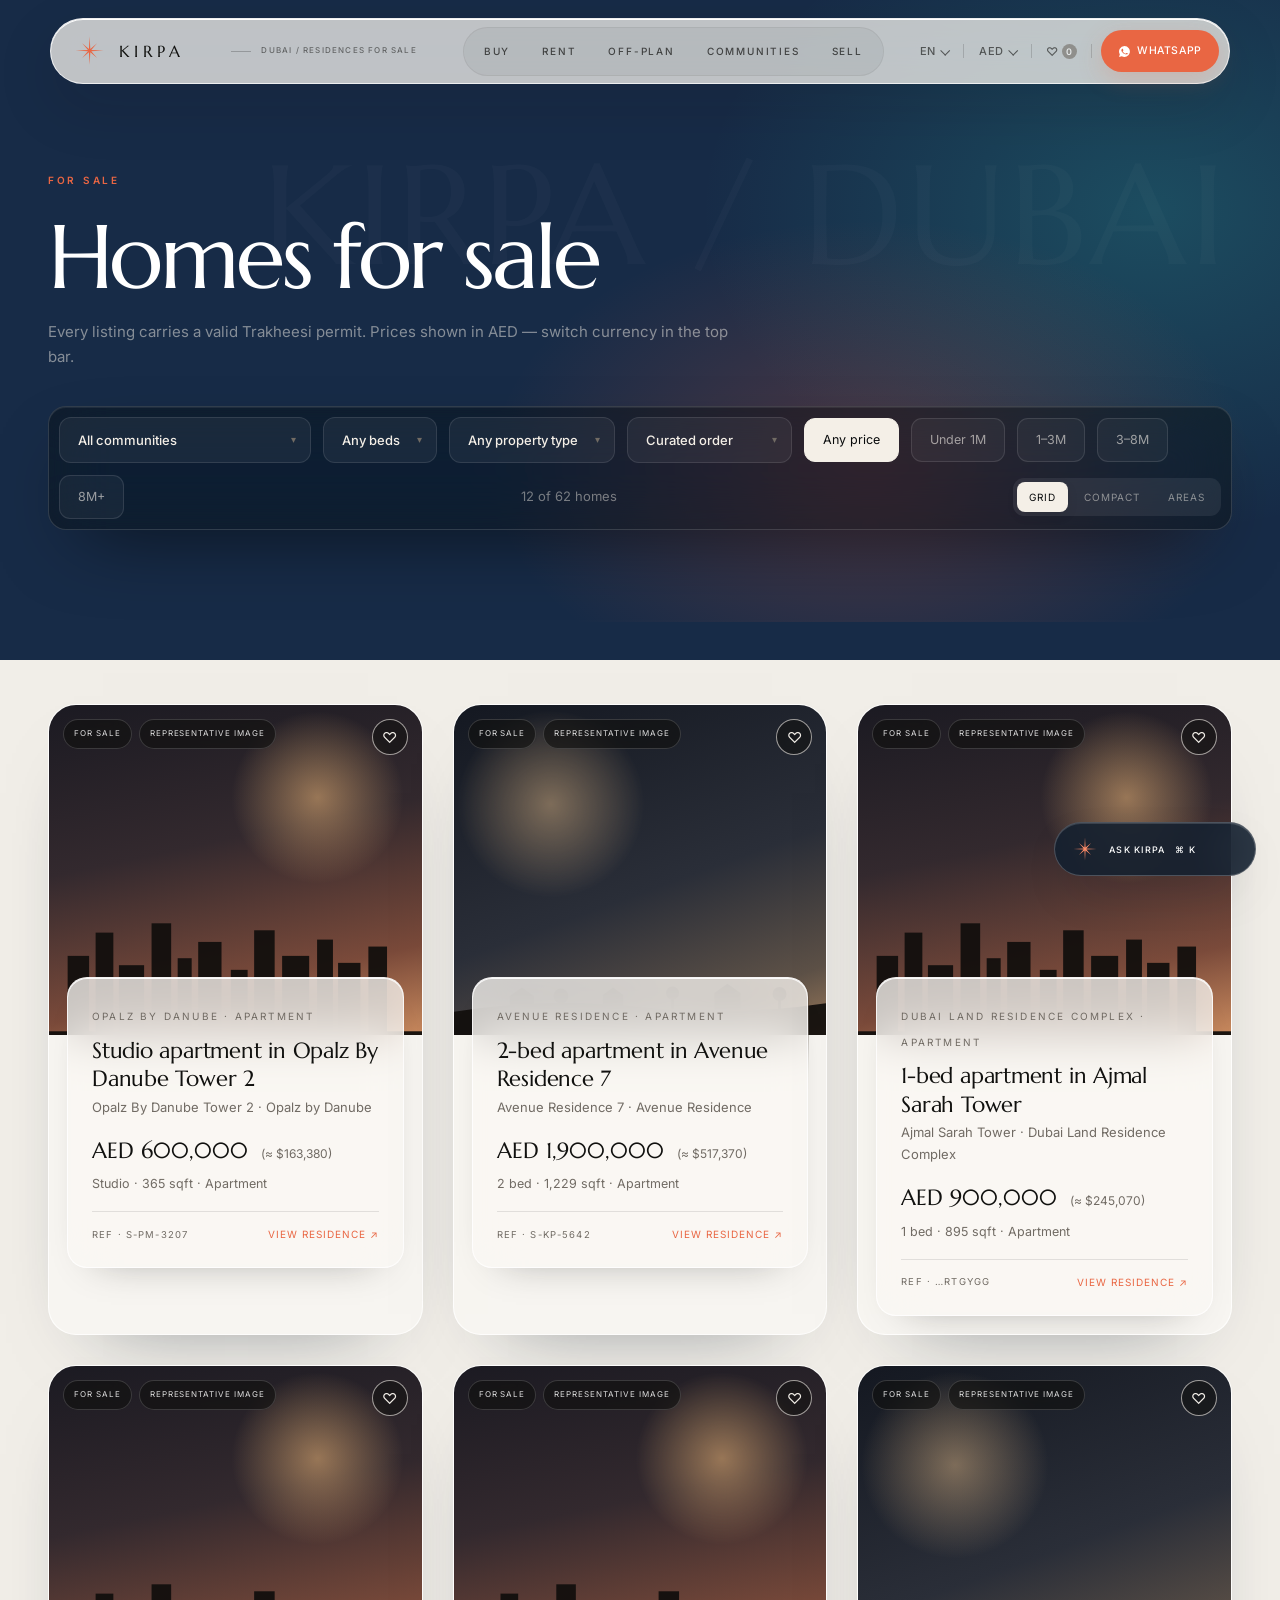
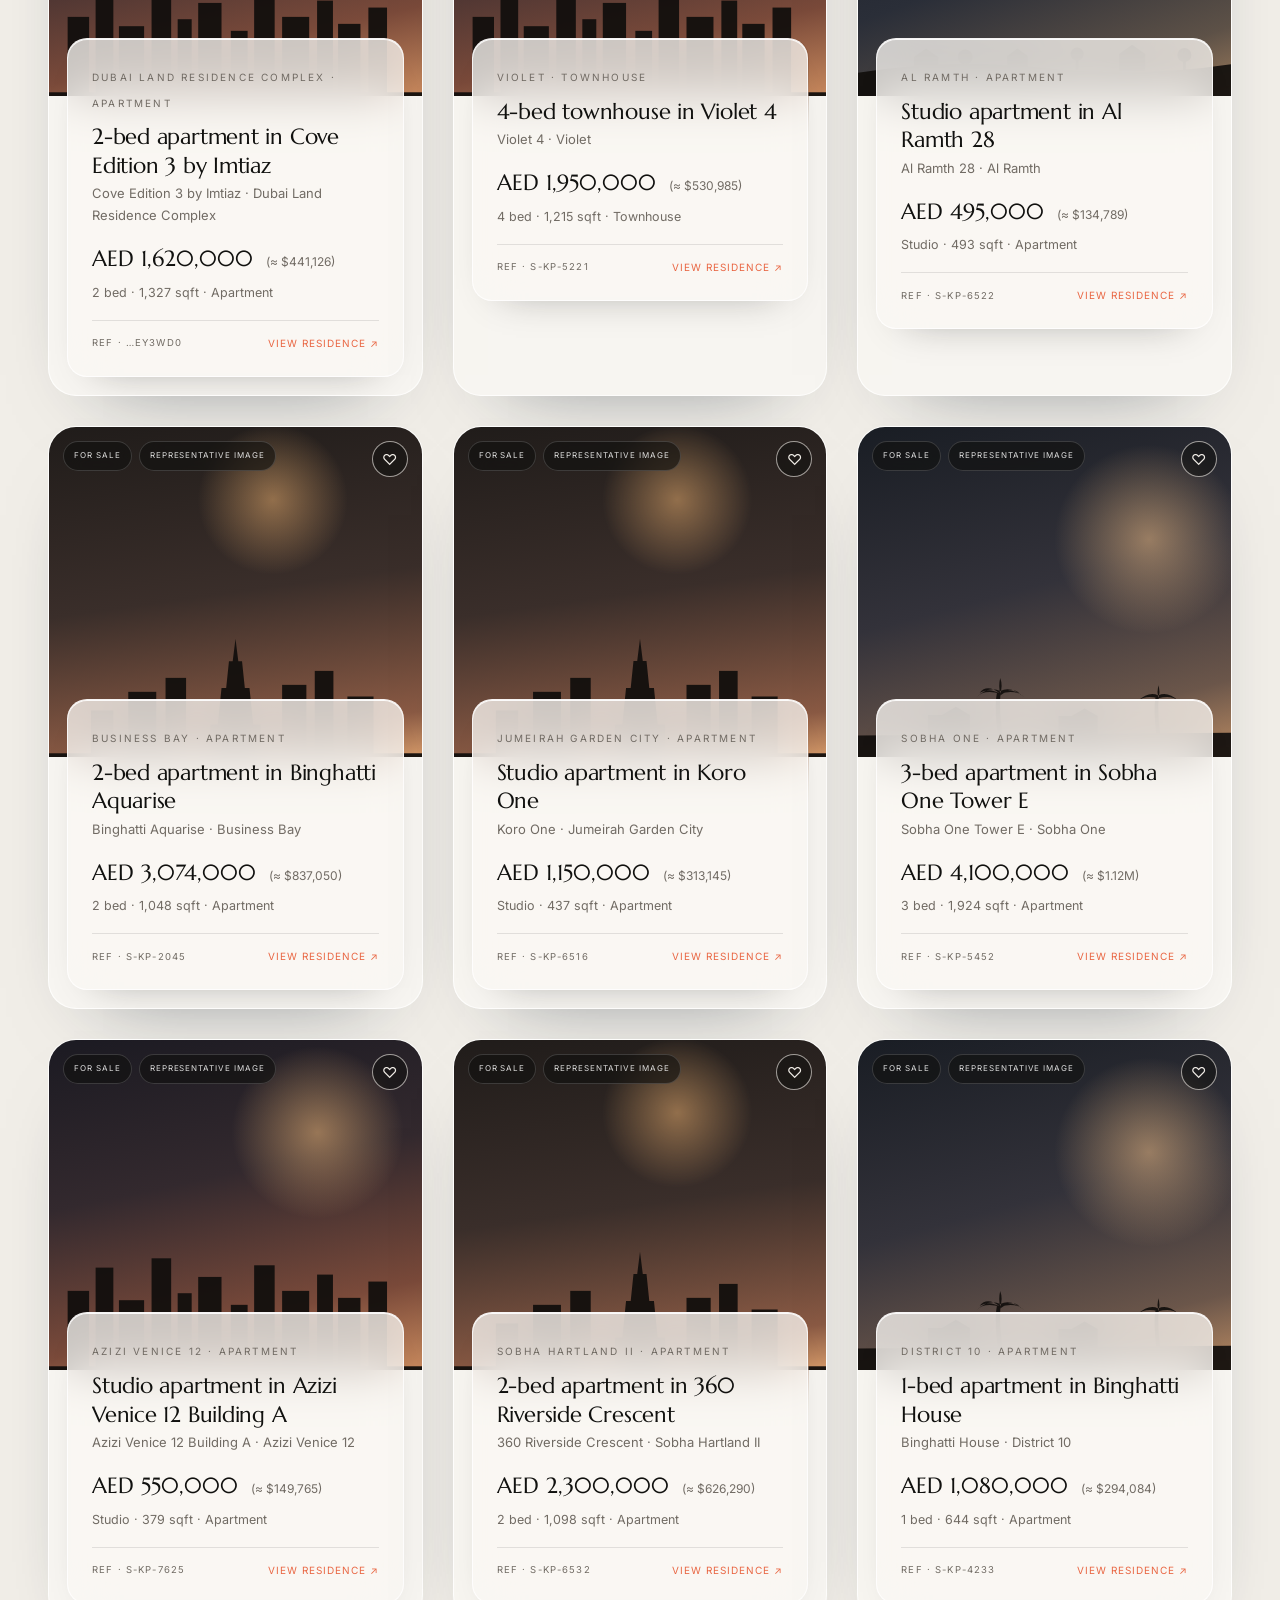
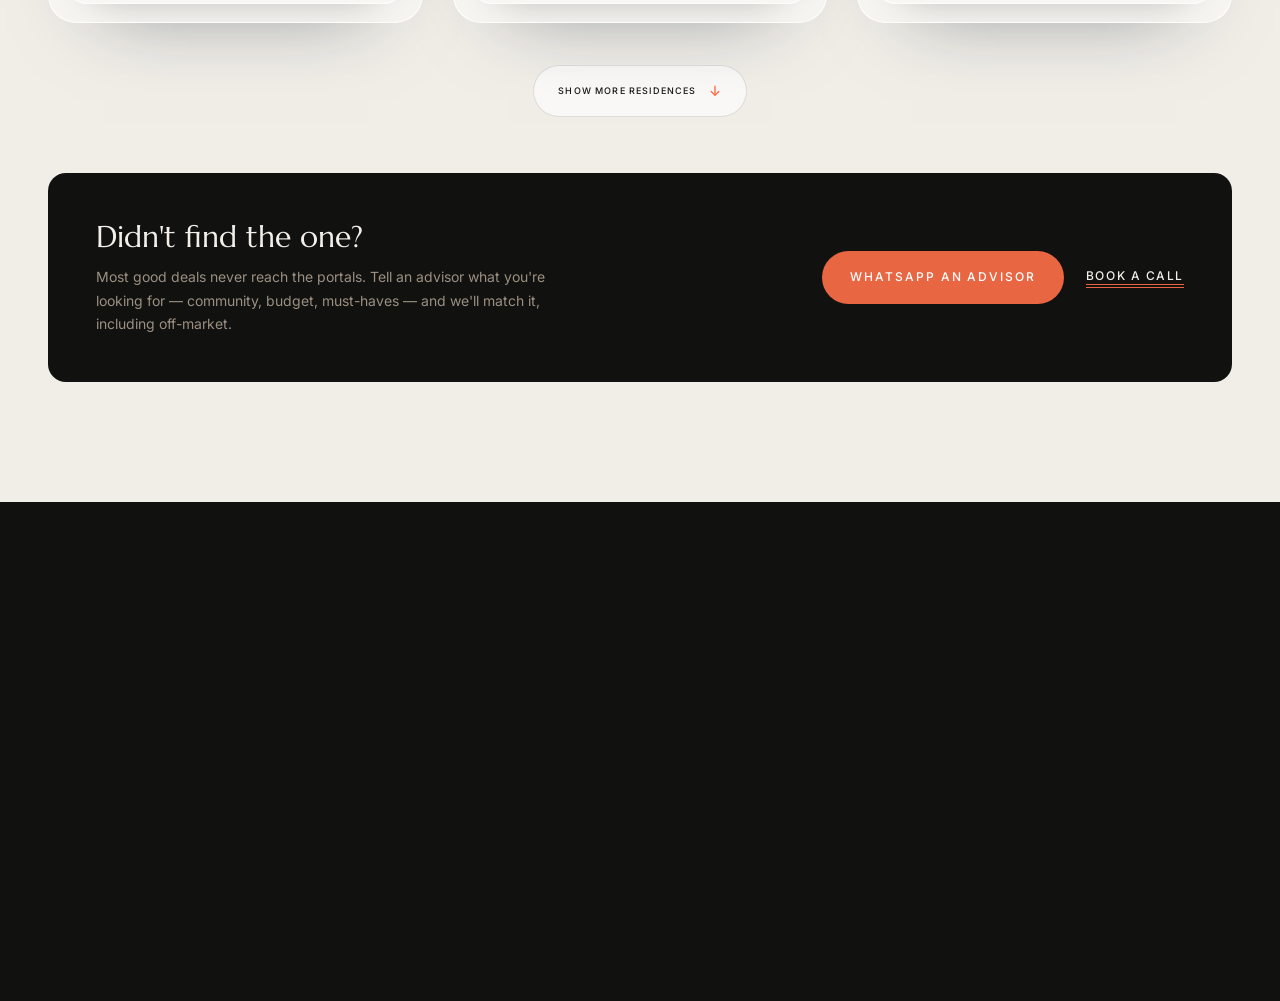
==== commit 15c4cb0a: "v25" ====
--- a/buy/index.html
+++ b/buy/index.html
@@ -14,8 +14,10 @@
 <meta property="og:image" content="https://roshanalii.github.io/Kirpa/assets/og-cover-luminous.png">
 <meta name="twitter:card" content="summary_large_image">
 <link rel="preconnect" href="https://fonts.googleapis.com">
+<link rel="preconnect" href="https://fonts.gstatic.com" crossorigin>
+<link rel="preconnect" href="https://images.unsplash.com">
 <link href="https://fonts.googleapis.com/css2?family=Marcellus&family=Inter:wght@400;500;600&family=Amiri&family=Noto+Kufi+Arabic:wght@400;500;600&display=swap" rel="stylesheet">
-<link rel="stylesheet" href="../assets/kirpa.css?v=27">
+<link rel="stylesheet" href="../assets/kirpa.css?v=28">
 </head>
 <body class="property-index">
 
@@ -66,6 +68,7 @@
   <div class="res-grid" id="grid"></div>
   <div class="area-grid" id="areaGrid" style="display:none"></div>
   <div class="empty" id="empty" style="display:none">No homes match those filters yet — widen the search, or <a class="link" href="https://wa.me/971543673063?text=I'm%20looking%20for%20a%20home%20to%20buy%20in%20Dubai" target="_blank" rel="noopener">>tell an advisor what you need</a> and we'll find it off-market.</div>
+  <button class="load-more" id="loadMore" type="button">Show more residences <span>↓</span></button>
 
   <div class="cta-band rv">
       <div><h3 data-i18n="cta.notfound">Didn't find the one?</h3><p data-i18n="cta.notfound.buyp">Most good deals never reach the portals. Tell an advisor what you're looking for — community, budget, must-haves — and we'll match it, including off-market.</p></div>
@@ -105,9 +108,9 @@
 <script>window.BASE='../';window.HEADER_SOLID=true;window.PAGE_STATUS='sale';</script>
 <script src="../assets/i18n.js?v=14"></script>
 <script src="../assets/listings.js?v=14"></script>
-<script src="../assets/kirpa.js?v=22"></script>
-<script src="../assets/premium.js?v=2"></script>
-<script src="../assets/experience.js?v=2"></script>
+<script src="../assets/kirpa.js?v=23"></script>
+<script src="../assets/premium.js?v=3"></script>
+<script src="../assets/experience.js?v=3"></script>
 <script>
 const pool=LISTINGS.filter(l=>l.status===window.PAGE_STATUS);
 /* populate community filter from data */
@@ -118,6 +121,7 @@
   const o=document.createElement('option');o.value=type;o.textContent=type;$('#fType').appendChild(o);
 });
 let f={community:'',beds:'',type:'',sort:'curated',min:0,max:0,view:'grid'};
+let visibleCount=12;
 /* preset from URL (?community=&beds=&min=&max=) */
 const _p=new URLSearchParams(location.search);
 if(_p.get('community')){f.community=_p.get('community');$('#fCommunity').value=f.community;}
@@ -126,7 +130,8 @@
   f.min=+(_p.get('min')||0);f.max=+(_p.get('max')||0);
   document.querySelectorAll('.fchip').forEach(c=>c.classList.toggle('on',+c.dataset.min===f.min&&+c.dataset.max===f.max));
 }
-function apply(){
+function apply(reset){
+  if(reset)visibleCount=12;
   const out=pool.filter(l=>
     (!f.community||l.community===f.community)&&
     (!f.beds||(f.beds==='4'?l.beds>=4:f.beds==='studio'?l.beds==='Studio':l.beds===+f.beds))&&
@@ -147,27 +152,29 @@
       return '<button class="area-card" data-community="'+name+'"><span>'+homes.length+' residence'+(homes.length===1?'':'s')+'</span><h3>'+name+'</h3><div><b>From '+fmt(from)+'</b><em>View collection ↗</em></div></button>';
     });
     $('#areaGrid').innerHTML=areas.join('');
-    document.querySelectorAll('.area-card').forEach(card=>card.onclick=()=>{$('#fCommunity').value=card.dataset.community;f.community=card.dataset.community;f.view='grid';document.querySelectorAll('.view-switch button').forEach(b=>{const on=b.dataset.view==='grid';b.classList.toggle('on',on);b.setAttribute('aria-pressed',on)});apply()});
+    document.querySelectorAll('.area-card').forEach(card=>card.onclick=()=>{$('#fCommunity').value=card.dataset.community;f.community=card.dataset.community;f.view='grid';document.querySelectorAll('.view-switch button').forEach(b=>{const on=b.dataset.view==='grid';b.classList.toggle('on',on);b.setAttribute('aria-pressed',on)});apply(true)});
   }else{
-    $('#grid').innerHTML=out.map(cardHTML).join('');
+    $('#grid').innerHTML=out.slice(0,visibleCount).map(cardHTML).join('');
     bindCards($('#grid'));
   }
+  $('#loadMore').style.display=!areaMode&&visibleCount<out.length?'flex':'none';
   $('#empty').style.display=out.length?'none':'block';
-  $('#fCount').textContent=out.length+' of '+pool.length+' homes';
+  $('#fCount').textContent=(areaMode?out.length:Math.min(visibleCount,out.length))+' of '+out.length+' homes';
   $('#curNote').textContent=cur;
 }
-$('#fCommunity').onchange=e=>{f.community=e.target.value;apply()};
-$('#fBeds').onchange=e=>{f.beds=e.target.value;apply()};
-$('#fType').onchange=e=>{f.type=e.target.value;apply()};
-$('#fSort').onchange=e=>{f.sort=e.target.value;apply()};
+$('#fCommunity').onchange=e=>{f.community=e.target.value;apply(true)};
+$('#fBeds').onchange=e=>{f.beds=e.target.value;apply(true)};
+$('#fType').onchange=e=>{f.type=e.target.value;apply(true)};
+$('#fSort').onchange=e=>{f.sort=e.target.value;apply(true)};
 document.querySelectorAll('.fchip').forEach(c=>c.onclick=()=>{
   document.querySelectorAll('.fchip').forEach(x=>x.classList.remove('on'));
-  c.classList.add('on');f.min=+c.dataset.min;f.max=+c.dataset.max;apply();
+  c.classList.add('on');f.min=+c.dataset.min;f.max=+c.dataset.max;apply(true);
 });
 document.querySelectorAll('.view-switch button').forEach(button=>button.onclick=()=>{
   document.querySelectorAll('.view-switch button').forEach(item=>{item.classList.remove('on');item.setAttribute('aria-pressed','false')});
-  button.classList.add('on');button.setAttribute('aria-pressed','true');f.view=button.dataset.view;apply();
+  button.classList.add('on');button.setAttribute('aria-pressed','true');f.view=button.dataset.view;apply(true);
 });
+$('#loadMore').onclick=()=>{visibleCount+=12;apply(false)};
 window.onFavsChanged=apply;window.onCurrencyChanged=apply;
 apply();
 </script>
--- a/assets/kirpa.css
+++ b/assets/kirpa.css
@@ -2001,3 +2001,85 @@
   .residence-runway.is-entering .runway-visual,.residence-runway.is-entering .runway-copy>*{animation:none}
   .atlas-volume,.atlas-orbit,.lightbox-image{transition:none}
 }
+
+/* ============================================================
+   KIRPA MOTION PERFORMANCE
+   Motion UI-inspired choreography using native view transitions,
+   compositor-friendly transforms and visibility-aware ambience.
+   ============================================================ */
+@view-transition{navigation:auto}
+::view-transition-group(root){animation-duration:.42s;animation-timing-function:cubic-bezier(.16,1,.3,1)}
+::view-transition-image-pair(root){isolation:auto}
+::view-transition-old(root){
+  mix-blend-mode:normal;animation:kr-route-old .17s cubic-bezier(.4,0,1,1) both
+}
+::view-transition-new(root){
+  mix-blend-mode:normal;animation:kr-route-new .42s cubic-bezier(.16,1,.3,1) both
+}
+@keyframes kr-route-old{
+  to{opacity:.72;transform:translate3d(0,-5px,0) scale(.994)}
+}
+@keyframes kr-route-new{
+  from{opacity:0;transform:translate3d(0,18px,0) scale(.997)}
+  to{opacity:1;transform:none}
+}
+.kr-route-transition{position:fixed;inset:0;z-index:30000;pointer-events:none}
+.kr-route-transition i{
+  position:absolute;inset:0;background:#102239;opacity:0;transition:opacity .11s linear
+}
+.kr-route-transition span{
+  position:absolute;left:0;right:0;top:0;height:3px;transform:scaleX(0);transform-origin:left;
+  background:linear-gradient(90deg,#FF7049,#A98AF4 52%,#2CB7B0);
+  box-shadow:0 0 22px rgba(91,124,250,.45);transition:transform .24s cubic-bezier(.16,1,.3,1)
+}
+.route-leaving .kr-route-transition i{opacity:.08}
+.route-leaving .kr-route-transition span{transform:scaleX(1)}
+.kr-star-wipe,.kr-intro,.kr-pointer-halo{display:none!important}
+
+/* remove continuous repaint sources while retaining the visual character */
+body{
+  background:
+    radial-gradient(70rem 46rem at 82% 0%,rgba(91,124,250,.07),transparent 60%),
+    linear-gradient(180deg,#F7F4EF 0%,#EFEAE3 100%);
+  background-attachment:scroll
+}
+body::before{display:none}
+.hero .photo .ph-img{animation:none!important;will-change:auto;transform:scale(1.015)}
+.motion-node{
+  filter:none;transition:opacity .62s var(--ease-out),transform .62s var(--ease-out)
+}
+.motion-node.motion-in{filter:none}
+.pulse-dot{animation:none;box-shadow:0 0 0 5px rgba(120,199,155,.12)}
+.ph-img{transition:opacity .35s ease,transform .6s cubic-bezier(.2,.6,.2,1)}
+.ph-img.blurload{filter:none;opacity:.35;transform:scale(1.012)}
+.ph-img.blurload.loaded{filter:none;opacity:1}
+
+/* pause decorative loops when their sections leave the viewport */
+.kr-ticker-track,.adv-marquee .mq-track{animation-play-state:paused}
+.kr-ticker.is-motion-active .kr-ticker-track,.adv-marquee.is-motion-active .mq-track{animation-play-state:running}
+
+/* large below-fold surfaces are skipped until the visitor approaches */
+.home-page>section:not(.hero),.property-index .idx-grid,.property-detail .lp-grid,.similar,footer{
+  content-visibility:auto;contain-intrinsic-size:auto 720px
+}
+.load-more{
+  display:flex;align-items:center;justify-content:center;gap:12px;min-height:52px;margin:42px auto 0;padding:0 24px;
+  border:1px solid rgba(24,22,19,.12);border-radius:999px;background:rgba(255,255,255,.66);color:var(--espresso);
+  box-shadow:0 16px 36px -28px rgba(24,22,19,.45);font:500 9px/1 var(--body);letter-spacing:.13em;text-transform:uppercase;
+  transition:transform .25s var(--ease-out),background .25s,border-color .25s
+}
+.load-more:hover{transform:translateY(-3px);background:#fff;border-color:rgba(91,124,250,.30)}
+.load-more span{color:var(--sunset);font-size:14px}
+
+@media(max-width:700px){
+  .nav,.trust-rail,.property-index .fbar,.property-index .res-pad,.property-detail .side-card,
+  body .kc-panel,body .kc-launch{
+    backdrop-filter:blur(12px) saturate(120%)!important;
+    -webkit-backdrop-filter:blur(12px) saturate(120%)!important
+  }
+  .runway-next-preview,.home-page .private-edit .res-pad{backdrop-filter:blur(14px)!important;-webkit-backdrop-filter:blur(14px)!important}
+}
+@media(prefers-reduced-motion:reduce){
+  ::view-transition-old(root),::view-transition-new(root){animation:none}
+  .kr-route-transition{display:none}
+}
